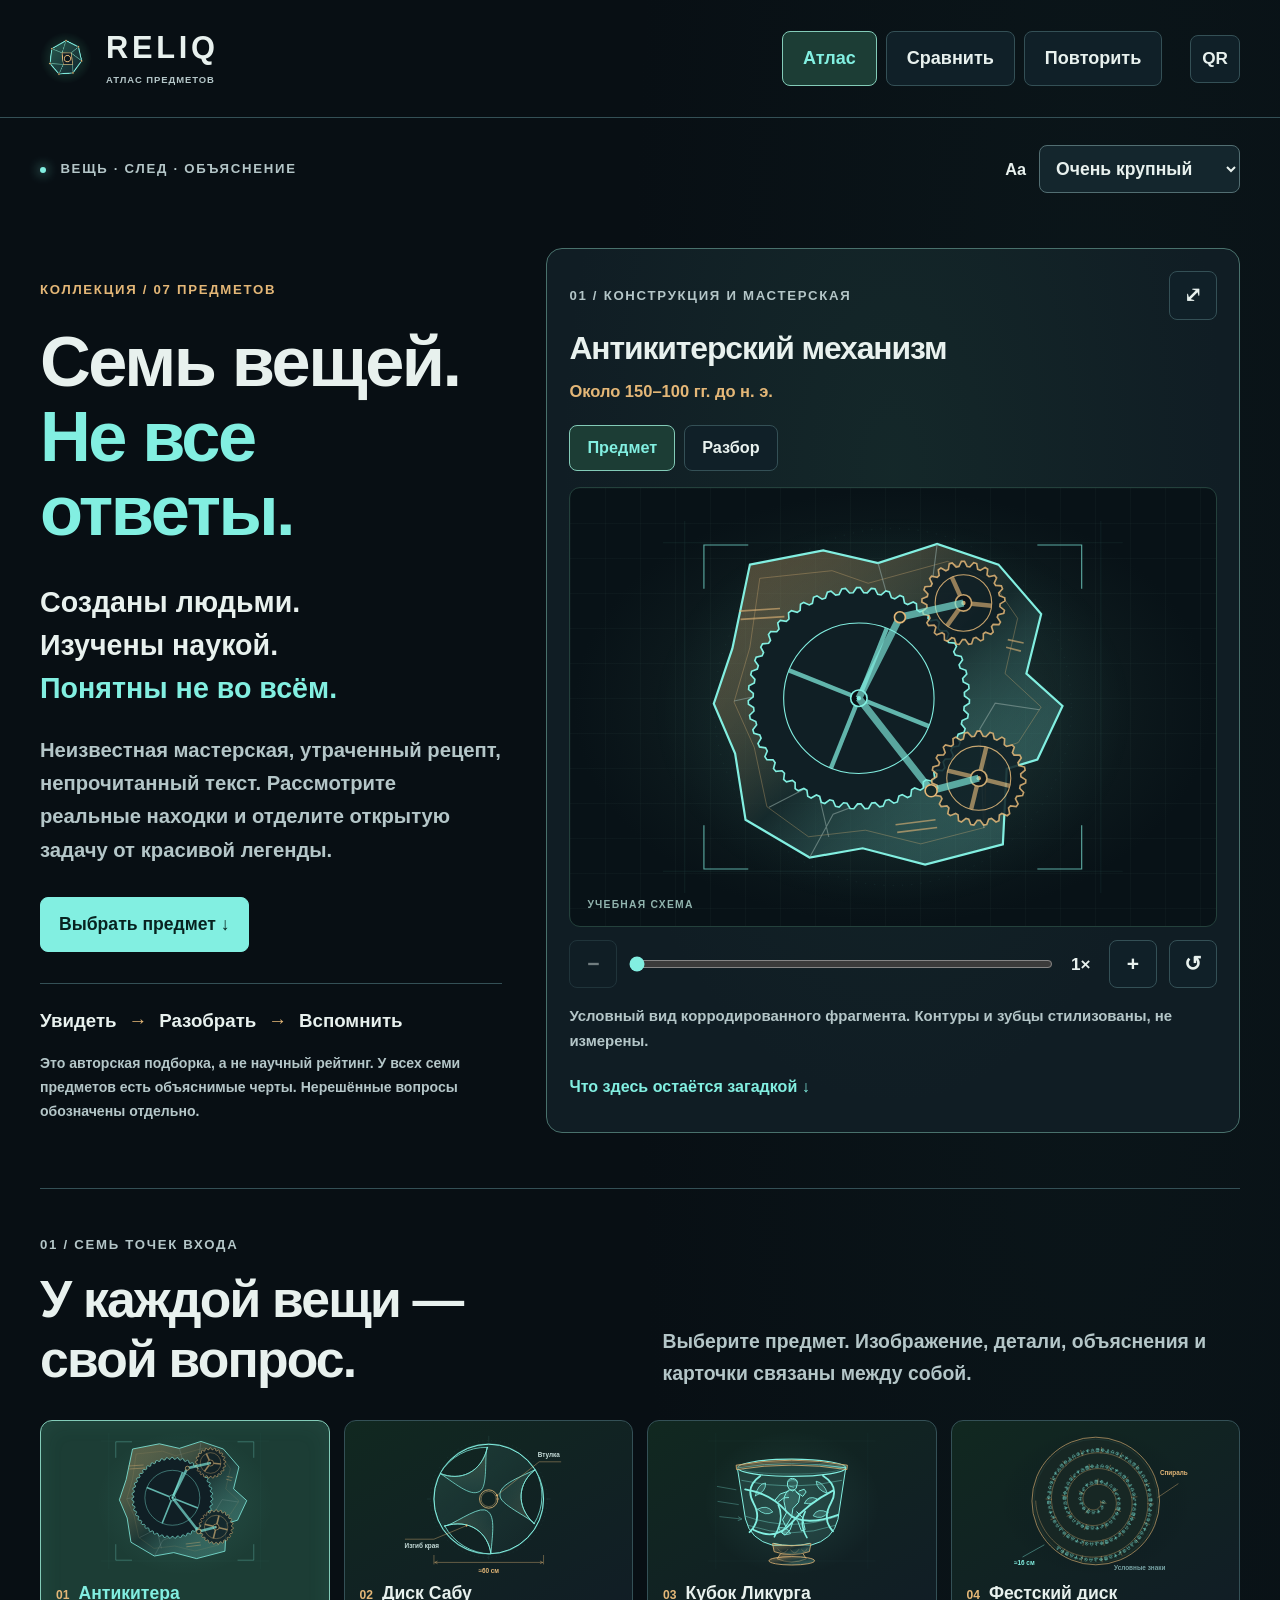
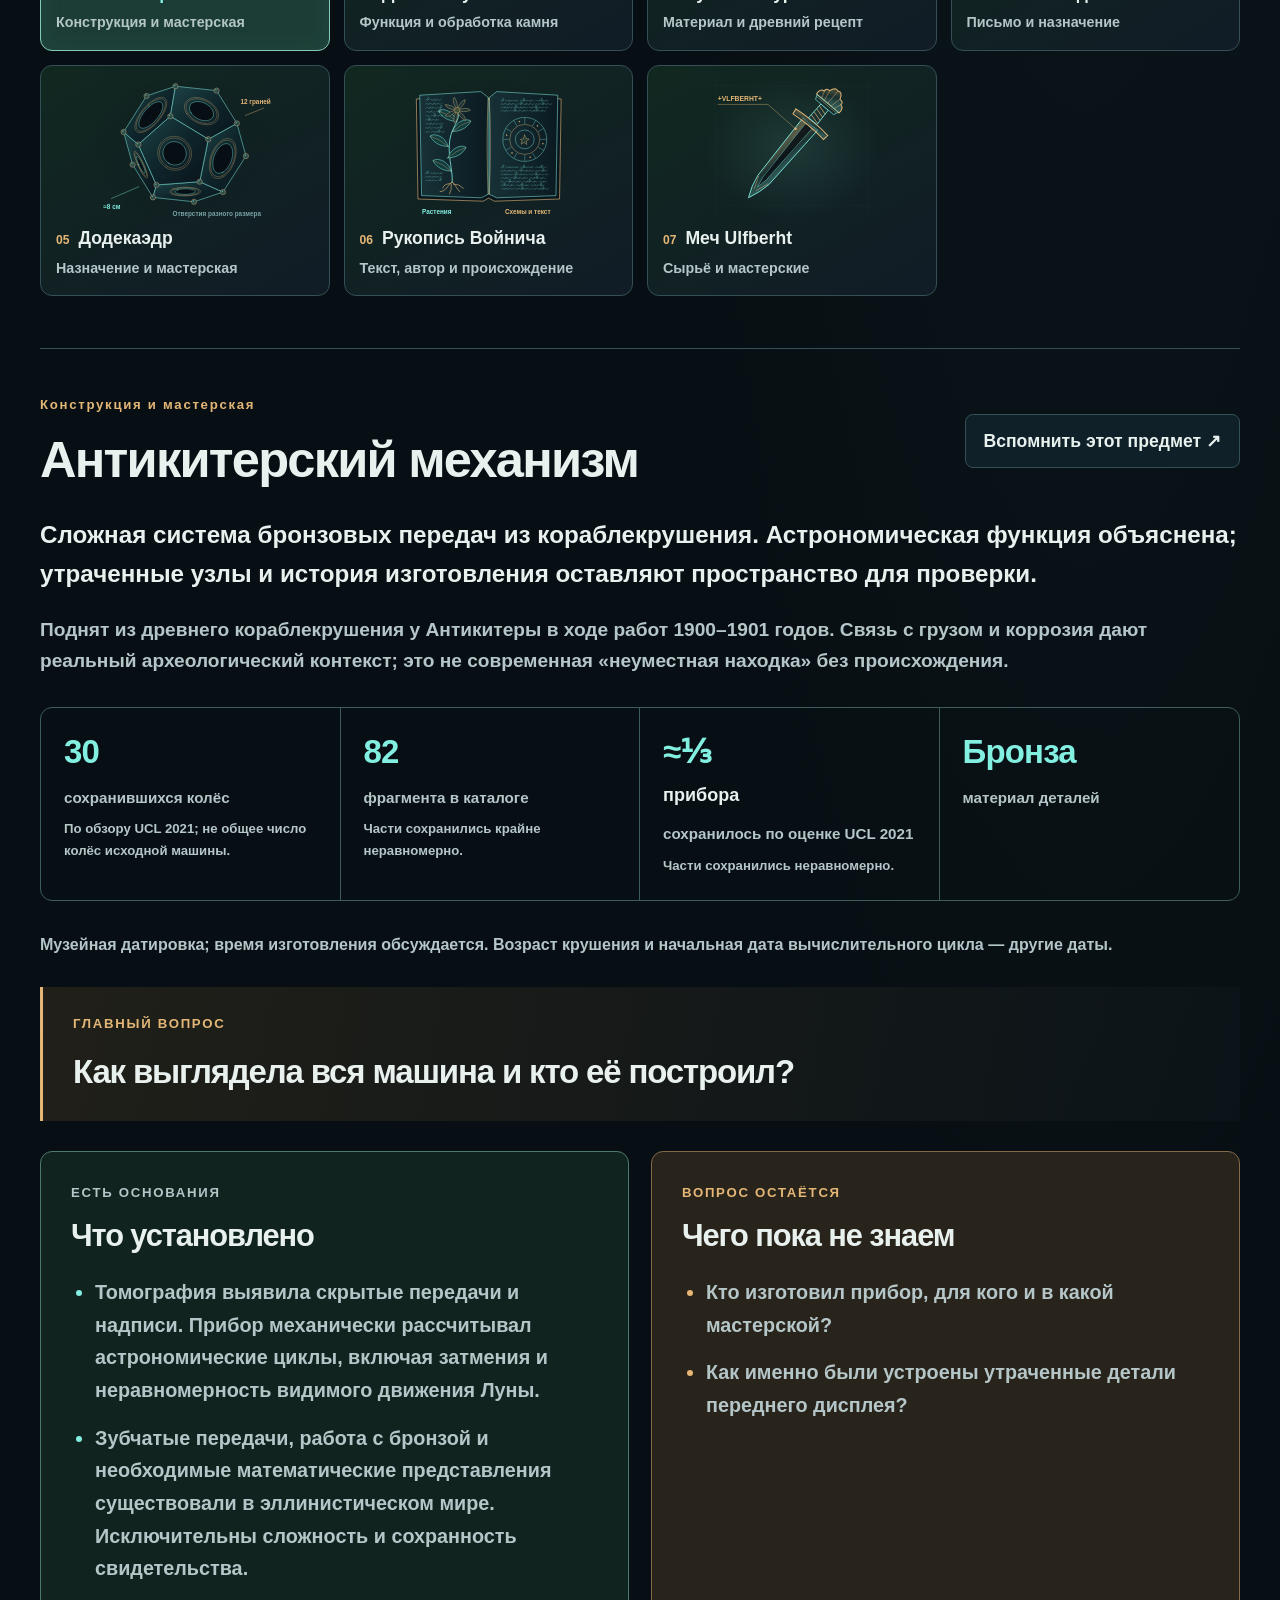
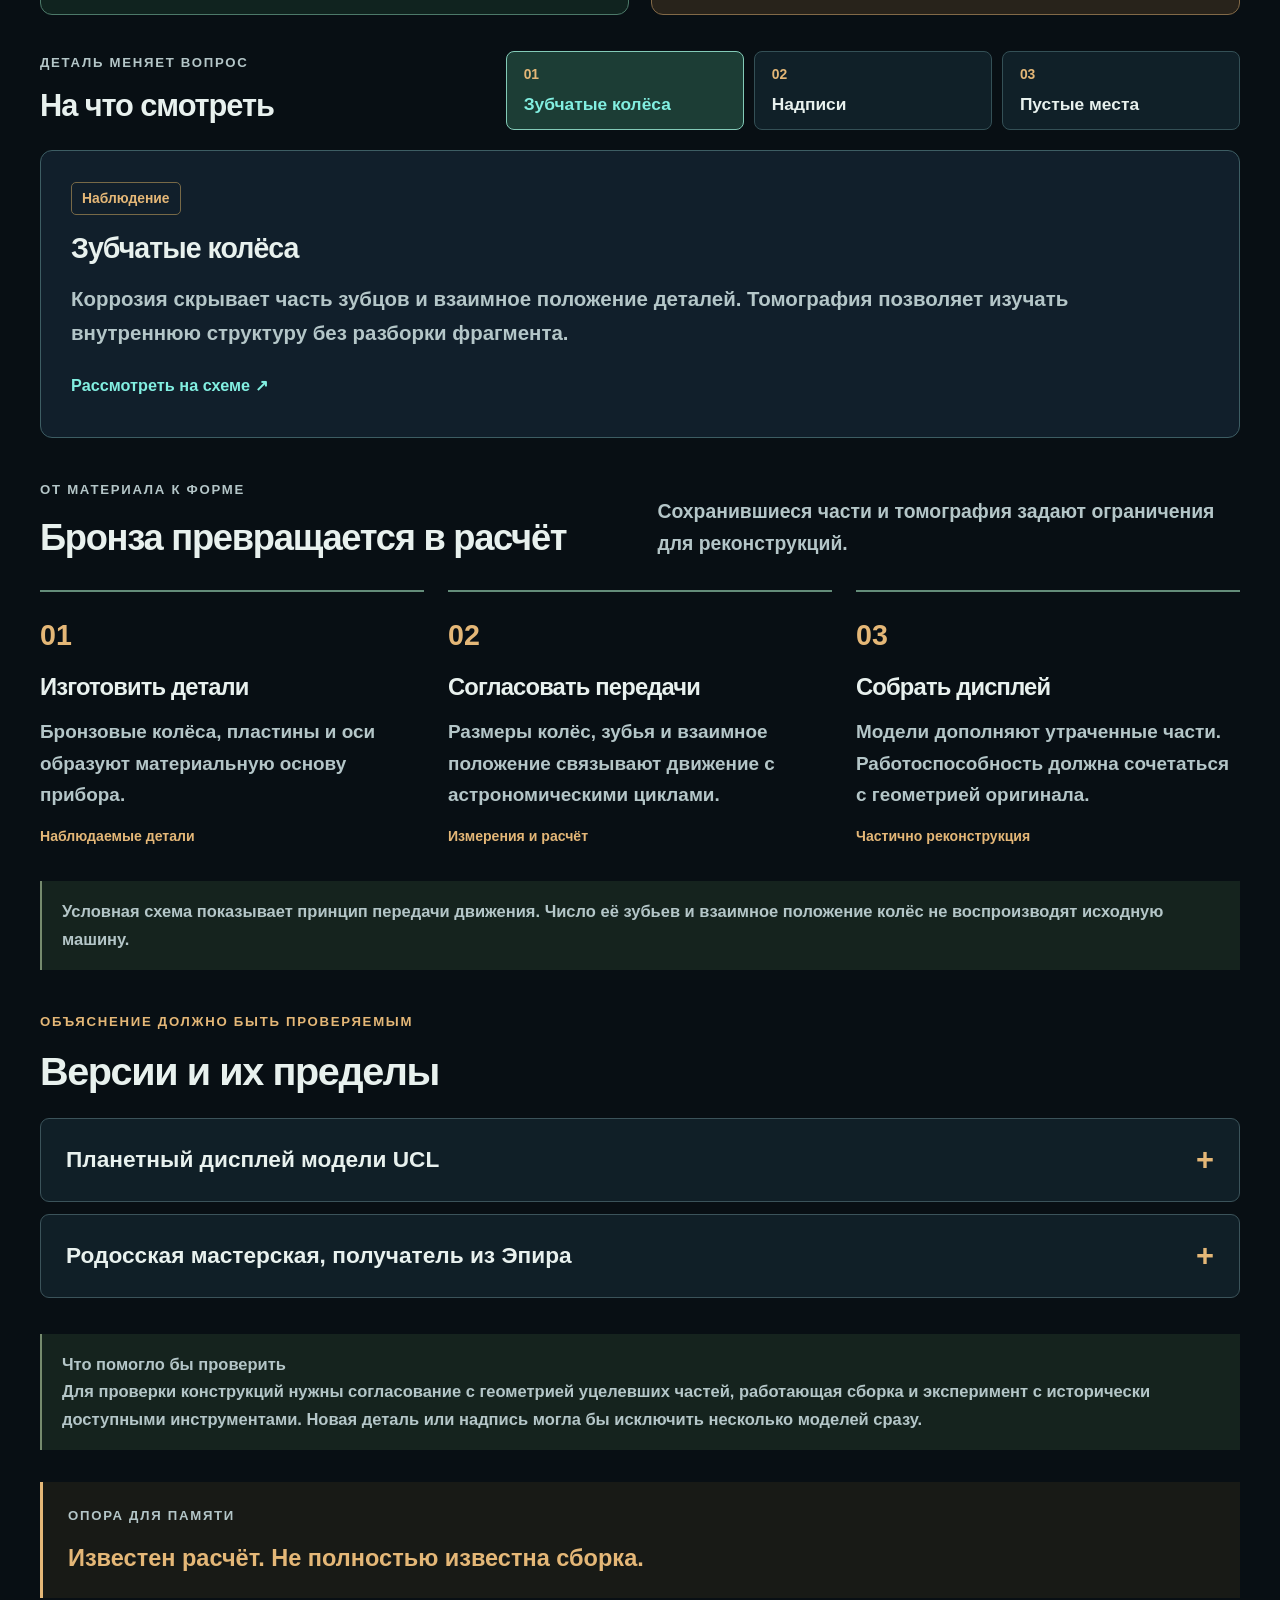
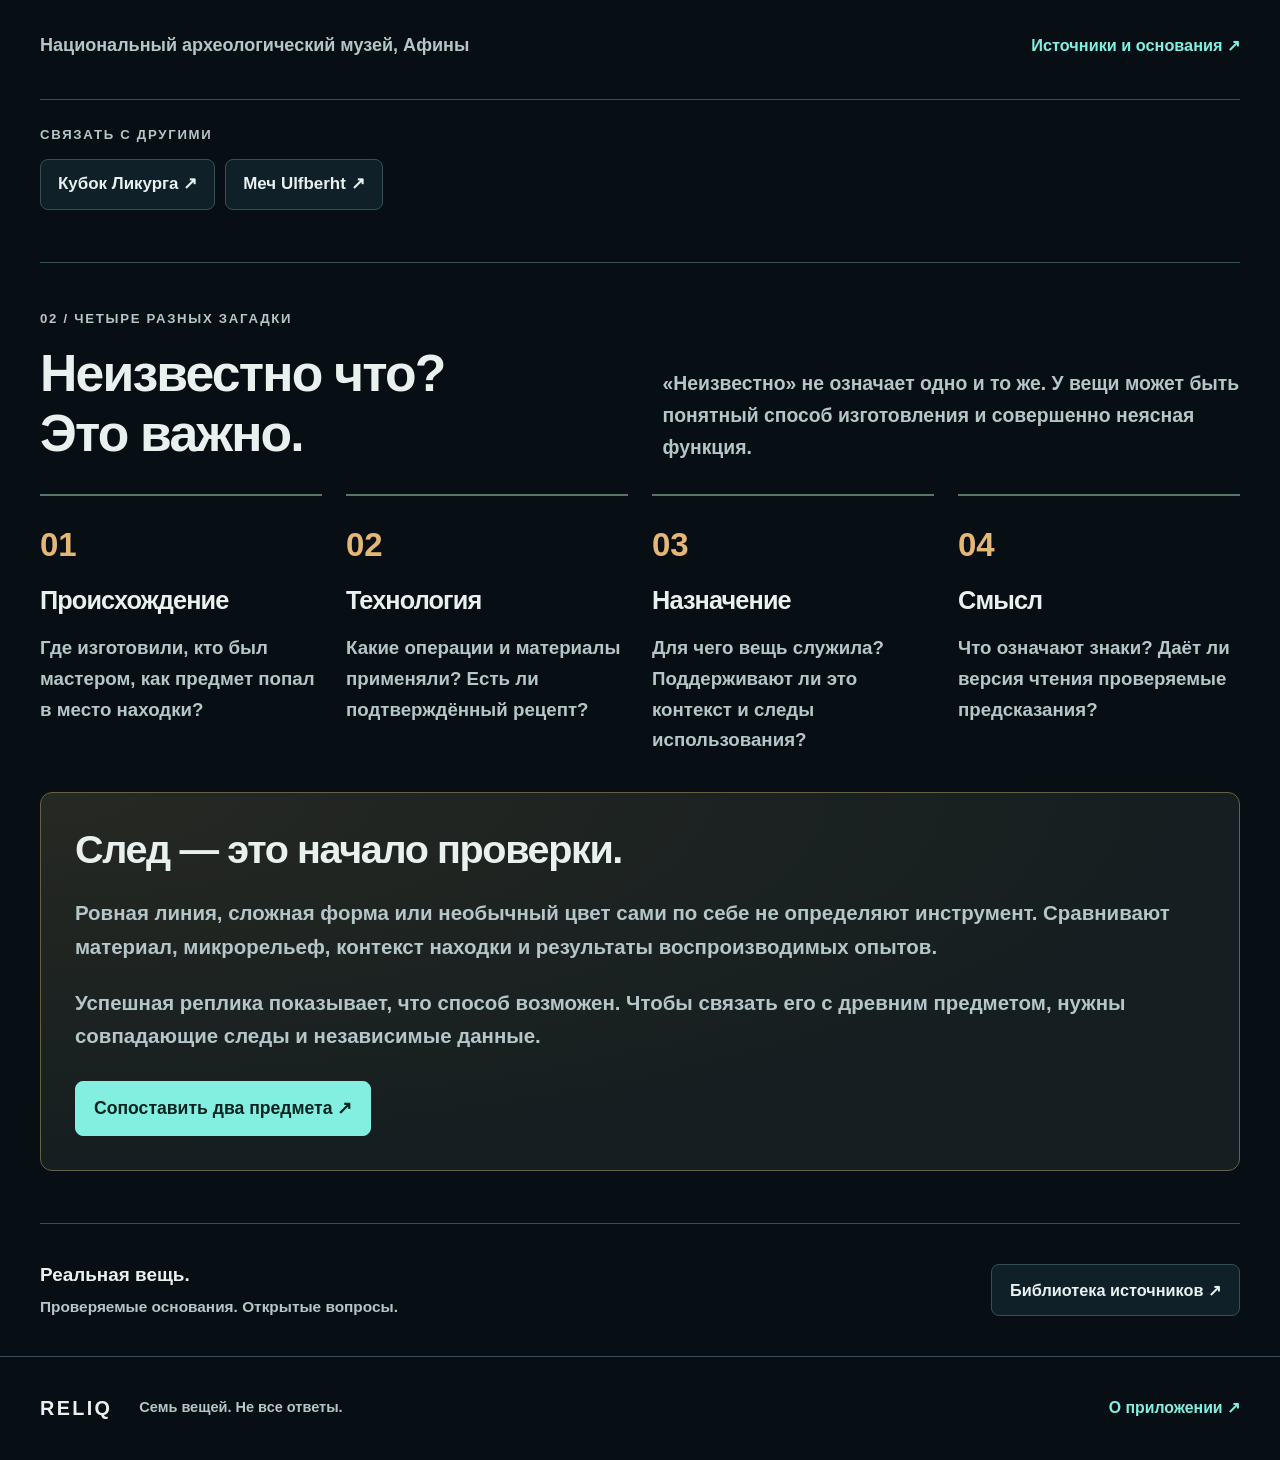
==== docs/RELIQ.html @ 0fbc4cfc "Build RELIQ atlas with artifact diagrams and contextual recall" ====
<!doctype html>
<html lang="ru" data-text-size="large">
<head><meta charset="utf-8"><meta name="viewport" content="width=device-width,initial-scale=1,viewport-fit=cover"><meta name="theme-color" content="#080f14"><meta name="atlas-app" content="reliq"><meta name="atlas-version" content="r-dbfb408ecc712c3d41a0"><meta name="atlas-built" content="2026-10-11T17:22:34+00:00"><meta name="description" content="Семь подлинных исторических предметов: что известно о технологии, что остаётся загадкой и как это проверяют. Неоновые схемы и тренировка памяти."><meta name="application-name" content="RELIQ"><meta name="apple-mobile-web-app-title" content="RELIQ"><meta name="apple-mobile-web-app-capable" content="yes"><title>RELIQ — Семь вещей. Не все ответы.</title><link rel="icon" href="[data-uri]" type="image/png"><link rel="apple-touch-icon" href="[data-uri]"><script>try{const s=localStorage.getItem('reliq-text-size');if(['normal','large','xlarge'].includes(s))document.documentElement.dataset.textSize=s;}catch{}</script><style>:root{color-scheme:dark;--bg:#080f14;--panel:#102027;--text:#e8f1ee;--muted:#b4c6c8;--cyan:#82efe1;--copper:#e4b777;--line:#345056;font-size:20px;scroll-behavior:smooth;scroll-padding-top:25px}html[data-text-size=large]{font-size:22px}html[data-text-size=xlarge]{font-size:24px}*{box-sizing:border-box}body{margin:0;background:radial-gradient(ellipse at 85% 10%,#132b2c40,transparent 30%),var(--bg);color:var(--text);font-family:-apple-system,BlinkMacSystemFont,"Segoe UI",sans-serif;line-height:1.65;font-weight:600;-webkit-text-size-adjust:100%;overflow-wrap:normal;word-break:normal;hyphens:none}button,input,select{font:inherit}button,a,input,select,summary{-webkit-tap-highlight-color:transparent}button{color:var(--text);background:#102028;border:1px solid var(--line);border-radius:8px;cursor:pointer;line-height:1.45;font-weight:750;min-height:46px;padding:12px 17px}button:hover{border-color:#83bbad;background:#1b3936}button:disabled{opacity:.45;cursor:default}button.active{background:#1c3d35;border-color:#83cbb8;color:var(--cyan)}a{color:var(--cyan)}button:focus-visible,a:focus-visible,input:focus-visible,select:focus-visible,summary:focus-visible,[tabindex]:focus-visible{outline:3px solid #e4b777;outline-offset:5px}button[hidden],[hidden]{display:none!important}h1,h2,h3,h4,p{margin:0}h1,h2,h3,h4{line-height:1.16;letter-spacing:-.035em;font-weight:790}h1{font-size:3.35rem}h2{font-size:2.35rem}h3{font-size:1.4rem}h4{font-size:1.15rem}p+p{margin-top:1rem}em{font-style:normal;color:var(--cyan)}main,.site-header,footer{max-width:1510px;margin:auto;padding-left:40px;padding-right:40px}section{min-width:0}.site-header{display:flex;align-items:center;gap:28px;min-height:118px;border-bottom:1px solid var(--line)}.brand{display:flex;gap:14px;align-items:center;text-decoration:none;color:var(--text);flex:none;font-size:1.4rem;letter-spacing:.12em;font-weight:850;line-height:1.1}.brand img{border-radius:13px}.brand small{display:block;font-size:.43rem;letter-spacing:.1em;color:var(--muted);margin-top:10px}.main-nav{display:flex;gap:9px;margin-left:auto}.main-nav button{font-size:.82rem;padding:13px 20px;white-space:nowrap}.icon-button{padding:8px 11px;min-width:48px;min-height:48px;flex:none;font-size:.96rem}#qr-button{font-size:.78rem}.utility-bar{display:flex;align-items:center;justify-content:space-between;gap:25px;padding:27px 0}.eyebrow{display:block;font-size:.6rem;font-weight:780;letter-spacing:.13em;line-height:1.75;color:var(--muted)}.eyebrow i{display:inline-block;width:6px;height:6px;background:var(--cyan);border-radius:50%;box-shadow:0 0 12px #81efdf;margin-right:9px;vertical-align:middle}.copper{color:var(--copper)}.reading-controls{display:flex;align-items:center;gap:13px;font-size:.74rem}.reading-controls>span{white-space:nowrap}select{background:#14262d;color:var(--text);border:1px solid #526e72;border-radius:8px;min-height:48px;font-size:.8rem;font-weight:750;padding:8px 30px 8px 12px;max-width:100%}.primary-button,.secondary-button,.text-link,.source-link{display:inline-flex;align-items:center;justify-content:center;min-height:48px;font-size:.8rem;padding:13px 18px;line-height:1.5;font-weight:750;border:1px solid var(--line);border-radius:8px;text-decoration:none}.primary-button{background:var(--cyan);color:#082320;border-color:var(--cyan)}.primary-button:hover{background:#adffeb;color:#06201c}.secondary-button{background:#102028;color:var(--text)}.text-link,.source-link{border:none;background:none;color:var(--cyan);padding:8px 0;text-align:left;justify-content:flex-start}.source-link{font-size:.74rem}.caption{font-size:.73rem;color:var(--muted);line-height:1.7}.skip-link{position:fixed;z-index:100;top:10px;left:10px;padding:12px;background:var(--cyan);color:var(--bg);transform:translateY(-200%)}.skip-link:focus{transform:none}.hero{display:grid;grid-template-columns:.8fr 1.2fr;gap:44px;padding:28px 0 55px;align-items:start}.hero>*{min-width:0}.hero-copy{padding-top:30px}.hero h1{font-size:3.2rem;line-height:1.06;margin:24px 0 32px}.hero-lead{font-size:1.3rem;line-height:1.5}.hero-lead span{color:var(--cyan)}.hero-copy>p:not(.hero-lead):not(.caption){font-size:.92rem;color:var(--muted);margin-top:24px}.hero-copy>.primary-button{margin-top:30px}.hero-route{display:flex;gap:12px;flex-wrap:wrap;border-top:1px solid var(--line);padding-top:22px;margin-top:31px;font-size:.85rem}.hero-route b{color:var(--copper)}.hero-copy .caption{font-size:.64rem;margin-top:16px}.object-viewer{min-width:0;border:1px solid #49716c;border-radius:16px;background:radial-gradient(ellipse at 50% 25%,#24513e35,transparent 68%),#101d24;padding:22px}.viewer-heading{display:flex;justify-content:space-between;align-items:center;gap:20px}.object-viewer h2{font-size:1.45rem;line-height:1.25;margin:9px 0}.viewer-date{font-size:.75rem;color:var(--copper)}.viewer-tabs{display:flex;gap:9px;margin:20px 0 16px}.viewer-tabs button{font-size:.74rem;padding:10px 17px}.diagram-viewport{position:relative;overflow:hidden;height:440px;width:100%;border:1px solid #24413c;border-radius:11px;background:radial-gradient(ellipse at center,#2038306e,#081217 70%);isolation:isolate}.diagram-viewport:before{content:'';position:absolute;inset:0;background-image:linear-gradient(#81c7ad09 1px,transparent 1px),linear-gradient(90deg,#81c7ad09 1px,transparent 1px);background-size:35px 35px;pointer-events:none}.diagram-art{position:absolute;inset:0;transform-origin:center;pointer-events:none;will-change:transform}.diagram-art svg{width:100%;height:100%;display:block}.diagram-viewport.zoomed{touch-action:none;cursor:grab}.diagram-viewport.dragging{cursor:grabbing}.schema-tag{position:absolute;bottom:13px;left:17px;font-size:.47rem;font-weight:750;letter-spacing:.12em;color:#91b4ae;pointer-events:none}.zoom-toolbar{display:flex;align-items:center;gap:12px;margin-top:13px}.zoom-toolbar input{min-width:0;flex:1;height:44px;accent-color:var(--cyan);margin:0}.zoom-toolbar output{min-width:3.4ch;font-size:.78rem;text-align:center;white-space:nowrap}.viewer-note{font-size:.68rem;color:var(--muted);margin-top:16px}.object-viewer>.text-link{font-size:.73rem;margin-top:8px}.content-section{padding:44px 0 52px;border-top:1px solid var(--line)}.section-heading{display:grid;grid-template-columns:1fr 1fr;gap:45px;align-items:end;margin-bottom:30px}.section-heading h2,.section-heading h3{margin-top:14px}.section-heading>p{font-size:.88rem;color:var(--muted)}.object-list{display:grid;grid-template-columns:repeat(4,minmax(0,1fr));gap:14px}.object-card{display:flex;flex-direction:column;text-align:left;min-width:0;padding:0 15px 17px;border-radius:12px;background:linear-gradient(150deg,#112820,#111c26)}.object-card .thumb{display:block;width:100%;height:160px;pointer-events:none}.object-card svg{display:block;width:100%;height:100%;pointer-events:none}.object-card .object-label{display:flex;gap:9px;align-items:baseline;font-size:.8rem;line-height:1.4}.object-card .object-label>span{font-size:.55rem;color:var(--copper);flex:none}.object-card .object-small{font-size:.65rem;color:var(--muted);margin-top:7px;font-weight:600}.object-card.active{box-shadow:inset 0 0 25px #58bdad16}.object-heading{display:flex;gap:30px;align-items:center;justify-content:space-between}.object-heading>div{min-width:0}.object-heading h2{font-size:2.3rem;margin-top:14px}.object-heading>button{flex:none;max-width:100%}.object-lead{font-size:1.1rem;line-height:1.6;max-width:1200px;margin-top:27px}.spec-grid{display:grid;grid-template-columns:repeat(4,minmax(0,1fr));gap:0;border:1px solid #3c5e5b;border-radius:12px;margin:30px 0;overflow:hidden}.spec{padding:23px;border-right:1px solid #3c5e5b;min-width:0}.spec:last-child{border:0}.spec strong{display:block;font-size:1.5rem;color:var(--cyan);line-height:1.3;letter-spacing:-.025em}.spec .spec-unit{font-size:.82rem;font-weight:700;display:block;margin-top:7px;color:var(--text)}.spec .spec-label{font-size:.69rem;color:var(--muted);display:block;margin-top:12px;line-height:1.55}.question-band{padding:25px 30px;border-left:3px solid var(--copper);background:linear-gradient(100deg,#40351f70,#17242a30);margin:30px 0}.question-band h3{font-size:1.5rem;line-height:1.45;margin-top:13px;max-width:1100px}.evidence-columns{display:grid;grid-template-columns:1fr 1fr;gap:22px}.evidence-card{padding:29px 30px;border:1px solid #4c7969;border-radius:12px;background:#10231f;min-width:0}.evidence-card.unknown{border-color:#826947;background:#28231b}.evidence-card h3{margin:14px 0 22px;font-size:1.4rem}.evidence-card ul{padding-left:24px;margin:0;font-size:.9rem;color:var(--muted)}.evidence-card li+li{margin-top:15px}.evidence-card li::marker{color:var(--cyan)}.evidence-card.unknown li::marker{color:var(--copper)}.clue-section{margin-top:36px;display:grid;grid-template-columns:.6fr 1fr;gap:20px 25px}.clue-section>div:first-child h3{margin-top:14px}.clue-buttons{display:flex;gap:10px;flex-wrap:wrap;align-items:start}.clue-buttons button{font-size:.79rem;flex:1;min-width:150px;text-align:left}.clue-buttons button span{display:block;color:var(--copper);font-size:.63rem;margin-bottom:8px}.clue-panel{grid-column:1/-1;padding:27px 30px;border:1px solid #3d5d63;border-radius:12px;background:#111f2b}.evidence-label{display:inline-block;color:var(--copper);border:1px solid #776947;border-radius:5px;padding:4px 10px;font-size:.63rem}.clue-panel h4{margin:17px 0;font-size:1.3rem}.clue-panel p{font-size:.93rem;max-width:1100px;color:var(--muted)}.clue-panel .text-link{font-size:.74rem;margin-top:12px}.manufacture{margin:40px 0}.manufacture .section-heading{gap:35px}.manufacture h3{font-size:1.65rem;line-height:1.25}.process-list{list-style:none;padding:0;margin:0;display:grid;grid-template-columns:repeat(3,minmax(0,1fr));gap:24px;counter-reset:step}.process-list li{min-width:0;border-top:2px solid #648d7a;padding:20px 0 5px;counter-increment:step}.process-list li:before{content:'0'counter(step);display:block;font-size:1.3rem;color:var(--copper);margin-bottom:12px}.process-list h4{font-size:1.08rem;line-height:1.35;margin-bottom:13px}.process-list p{font-size:.86rem;color:var(--muted)}.process-list .step-status{display:inline-block;font-size:.64rem;color:var(--copper);margin-top:15px}.process-note{font-size:.75rem;color:var(--muted);padding:17px 20px;border-left:2px solid #768b6e;background:#15231e;margin-top:24px}.hypotheses>h3{font-size:1.8rem;margin:16px 0 23px}.hypothesis-list{display:grid;gap:12px}.hypothesis-list details{border:1px solid #3b535a;border-radius:9px;background:#101f27;padding:0 25px}.hypothesis-list summary{display:flex;align-items:center;justify-content:space-between;gap:20px;cursor:pointer;list-style:none;min-height:75px;padding:18px 0;font-size:1.03rem;line-height:1.5}.hypothesis-list summary::-webkit-details-marker{display:none}.hypothesis-list summary::after{content:'+';font-size:1.4rem;color:var(--copper);flex:none}.hypothesis-list details[open] summary::after{content:'−'}.hypothesis-body{padding:0 0 24px}.hypothesis-body p{font-size:.87rem;color:var(--muted)}.hypothesis-body strong{color:var(--text)}.hypothesis-body .test-idea{border-left:2px solid var(--cyan);padding:14px 18px;background:#14332c;margin-top:18px}.memory-anchor{padding:22px 25px;background:#39301d55;border-left:3px solid var(--copper);margin:32px 0 23px}.memory-anchor p{color:var(--copper);font-size:1.07rem;line-height:1.55;margin-top:13px;font-weight:750}.object-bottom{display:flex;align-items:center;justify-content:space-between;gap:28px;flex-wrap:wrap}.object-bottom p{font-size:.82rem;color:var(--muted);max-width:1000px}.related-row{border-top:1px solid var(--line);margin-top:30px;padding-top:23px}.related-row>div{display:flex;gap:10px;flex-wrap:wrap;margin-top:13px}.related-row button{font-size:.77rem;text-align:left}.method-grid{display:grid;grid-template-columns:repeat(4,minmax(0,1fr));gap:24px}.method-grid article{border-top:2px solid #597568;padding-top:22px;min-width:0}.method-mark{color:var(--copper);font-size:1.5rem}.method-grid h3{font-size:1.15rem;margin:13px 0 18px}.method-grid p{font-size:.85rem;color:var(--muted)}.reasoning-note{border:1px solid #695f44;background:radial-gradient(ellipse at 0 0,#69502e35,transparent 70%),#151e20;padding:34px;border-radius:12px;margin-top:36px}.reasoning-note h3{font-size:1.8rem;margin-bottom:23px}.reasoning-note p{color:var(--muted);font-size:.93rem;max-width:1180px}.reasoning-note .primary-button{margin-top:28px}.mode-intro{max-width:1100px;padding:26px 0 33px}.mode-intro h1{margin:22px 0 25px;font-size:2.85rem}.mode-intro>p{font-size:.96rem;color:var(--muted);max-width:1050px}.compare-selects,.study-filters{display:grid;grid-template-columns:1fr 1fr;gap:25px}.compare-selects label,.study-filters label{display:flex;flex-direction:column;gap:9px;font-size:.83rem;min-width:0}.compare-selects select,.study-filters select{width:100%}.compare-grid{display:grid;grid-template-columns:1fr 1fr;gap:24px;margin-top:27px}.compare-card{min-width:0;border:1px solid #42665f;border-radius:14px;padding:28px;background:#11231f}.compare-card:nth-child(2){background:#21231e;border-color:#72674c}.compare-art{height:250px}.compare-art svg{width:100%;height:100%}.compare-card h2{font-size:1.6rem;line-height:1.3;margin:12px 0 25px}.compare-card .compare-fact{border-top:1px solid #4a6358;padding-top:18px;margin-top:18px}.compare-fact>span{font-size:.64rem;color:var(--copper);letter-spacing:.07em}.compare-fact p{font-size:.89rem;margin-top:10px;color:var(--muted)}.compare-card>button{margin-top:20px;font-size:.8rem}.compare-reflection{margin:32px 0 45px;border:1px solid #5d7965;border-radius:13px;padding:32px;background:#132a22}.compare-reflection h2{font-size:1.7rem;margin:18px 0 24px;line-height:1.3}.compare-reflection>p{font-size:.95rem;color:var(--muted)}.compare-reflection>.primary-button{margin:25px 0}.compare-reflection #comparison-answer{font-size:.93rem;color:var(--cyan);border-left:3px solid var(--copper);padding:5px 0 5px 23px;margin-bottom:20px}.learn-overview,.review-session,.review-complete{max-width:1100px;margin:auto;padding:32px 0 70px;min-height:65vh}.learn-overview h1{font-size:2.85rem;margin:23px 0 28px}.learn-overview>p{font-size:.98rem;color:var(--muted)}.learn-stats{display:grid;grid-template-columns:repeat(3,minmax(0,1fr));gap:25px;padding:26px;border:1px solid var(--line);border-radius:12px;margin:30px 0}.learn-stats strong{font-size:2.25rem;color:var(--cyan);line-height:1.4;display:block}.learn-stats span{font-size:.74rem;color:var(--muted)}.study-filters{border-top:1px solid var(--line);padding-top:26px}#review-ready-note{font-size:.84rem;margin:24px 0;color:var(--muted)}.review-actions{display:flex;gap:25px;flex-wrap:wrap;align-items:center;margin:22px 0}.learn-overview>.caption{font-size:.76rem;line-height:1.8;margin-top:26px}.session-top{display:flex;align-items:center;justify-content:space-between;gap:20px;margin-bottom:22px}.session-top .text-link,.session-top>span{font-size:.76rem}.session-top>span{white-space:nowrap}.flashcard{padding:33px 36px;border:1px solid #548a79;border-radius:13px;background:linear-gradient(140deg,#14322a,#101d27);min-height:320px}.card-kickers{display:flex;gap:20px;justify-content:space-between;flex-wrap:wrap}.flashcard h2{font-size:1.6rem;line-height:1.4;max-width:900px;margin:28px 0}.flashcard h3{font-size:1.22rem;line-height:1.45;color:var(--cyan);margin:25px 0 19px}#card-detail{font-size:.92rem;color:var(--muted)}.card-context{display:flex;flex-wrap:wrap;gap:10px;margin:14px 0}.card-context button{font-size:.78rem;text-align:left;color:var(--cyan)}.flashcard .memory-anchor{margin:25px 0}.rating-buttons{display:grid;grid-template-columns:1fr 1fr;gap:17px;margin-top:23px}.rating-buttons button{display:flex;flex-direction:column;gap:8px;align-items:flex-start;padding:20px 24px;text-align:left}.rating-buttons button:last-child{background:#17372d;border-color:#70a185}.rating-buttons strong{font-size:.94rem}.rating-buttons span{font-size:.73rem;color:var(--muted)}.review-complete h2{margin:24px 0}.review-complete p{font-size:1rem;color:var(--muted);margin-bottom:28px}.return-to-study{display:flex;align-items:center;gap:24px;border:1px solid #937d56;border-radius:10px;padding:20px 24px;background:#332b1d;margin-bottom:24px}.return-to-study p{font-size:.86rem;flex:1}.return-to-study button{font-size:.77rem}.save-notice{padding:19px;background:#503c2055;color:var(--copper);border-left:3px solid var(--copper);font-size:.88rem;margin-bottom:25px}.source-strip{display:flex;align-items:center;justify-content:space-between;gap:30px;padding:35px 0;border-top:1px solid var(--line)}.source-strip p{font-size:.86rem}.source-strip p span{font-size:.7rem;color:var(--muted)}.source-strip>button{flex:none;font-size:.74rem}footer{display:flex;gap:27px;align-items:center;flex-wrap:wrap;border-top:1px solid var(--line);padding-top:27px;padding-bottom:max(28px,env(safe-area-inset-bottom));font-size:.66rem;color:var(--muted)}.footer-brand{font-size:.9rem;font-weight:850;letter-spacing:.12em;text-decoration:none;color:var(--text)}footer .text-link{margin-left:auto;font-size:.72rem}dialog{background:#101e26;color:var(--text);border:1px solid #72998b;border-radius:16px;width:min(850px,calc(100vw - 32px));max-height:calc(100dvh - 32px);padding:30px;overflow:auto}dialog::backdrop{background:#020808d9;backdrop-filter:blur(7px)}.dialog-top{display:flex;align-items:center;justify-content:space-between;gap:20px;margin-bottom:22px}dialog h2{font-size:1.9rem;margin-bottom:25px}dialog p{font-size:.9rem;color:var(--muted);line-height:1.65}dialog .caption{font-size:.73rem;margin-top:25px}.source-item{padding:25px 0;border-top:1px solid var(--line)}.source-item h3{font-size:1.07rem;line-height:1.5;margin:13px 0}.source-item p{font-size:.83rem}.source-item a,.qr-url{overflow-wrap:anywhere}.source-item .caption{margin-top:15px;font-size:.72rem}.qr-art{max-width:330px;width:100%;margin:25px auto;background:white;border-radius:9px;padding:12px}.qr-art svg{width:100%;height:auto;display:block}.qr-url{display:block;font-size:.82rem;margin:20px 0}.toast{position:fixed;z-index:100;bottom:max(24px,env(safe-area-inset-bottom));left:50%;transform:translate(-50%,150px);opacity:0;max-width:calc(100vw - 32px);width:max-content;pointer-events:none;border:1px solid #87bda5;border-radius:10px;background:#12271f;color:var(--text);padding:16px 24px;font-size:.85rem;transition:transform .2s,opacity .2s}.toast.show{transform:translate(-50%,0);opacity:1}#viewer-dialog{width:min(1450px,calc(100vw - 24px));padding:12px;max-height:calc(100dvh - 24px)}#viewer-dialog .object-viewer{border:0;padding:10px}#viewer-dialog .diagram-viewport{height:max(230px,calc(100dvh - 365px))}#viewer-dialog .viewer-note{font-size:.64rem}#viewer-dialog #viewer-explore{display:none}
@media(min-width:1600px){.diagram-viewport{height:510px}}
@media(max-width:1190px){main,.site-header,footer{padding-left:29px;padding-right:29px}.hero{grid-template-columns:.8fr 1.2fr;gap:27px}.hero h1{font-size:2.8rem}.hero-lead{font-size:1.15rem}.hero-copy{padding-top:19px}.diagram-viewport{height:390px}.object-viewer h2{font-size:1.3rem}.object-list{gap:12px}.object-card .object-label{font-size:.73rem}.object-card .thumb{height:135px}.spec{padding:20px}.spec strong{font-size:1.25rem}.method-grid{grid-template-columns:1fr 1fr}.method-grid h3{font-size:1.25rem}.object-heading h2{font-size:2rem}.object-heading>button{font-size:.7rem}.hero-route{font-size:.75rem}.section-heading{gap:30px}.process-list{gap:20px}.process-list h4{font-size:1rem}}
@media(max-width:930px){.hero{grid-template-columns:1fr;gap:28px}.hero-copy{padding-top:7px}.hero h1{font-size:3.3rem;margin:20px 0 25px}.hero-lead br{display:none}.hero-lead{font-size:1.25rem}.hero-copy>.caption{max-width:820px}.hero-copy>p:not(.hero-lead){max-width:860px}.hero-copy>.primary-button{margin-top:23px}.hero-route{font-size:.9rem;gap:15px}.object-viewer h2{font-size:1.7rem}.diagram-viewport{height:520px}.object-list{grid-template-columns:repeat(3,minmax(0,1fr))}.object-card .thumb{height:155px}.object-card .object-label{font-size:.82rem}.section-heading{grid-template-columns:1fr;gap:20px}.section-heading>p{max-width:900px}.object-heading{align-items:flex-start;flex-direction:column;gap:20px}.object-heading h2{font-size:2.2rem}.spec-grid{grid-template-columns:1fr 1fr}.spec:nth-child(2){border-right:0}.spec:nth-child(-n+2){border-bottom:1px solid #3c5e5b}.spec strong{font-size:1.5rem}.evidence-card{padding:26px}.evidence-card h3{font-size:1.25rem}.evidence-card ul{font-size:.88rem}.clue-section{grid-template-columns:1fr}.clue-panel{padding:25px}.process-list{grid-template-columns:1fr;gap:20px}.process-list li{display:grid;grid-template-columns:55px 1fr;gap:0 20px}.process-list li:before{grid-row:1/4}.process-list h4{font-size:1.15rem}.process-list p,.process-list .step-status{grid-column:2}.compare-card{padding:24px}.compare-card h2{font-size:1.35rem}.compare-art{height:230px}.compare-fact p{font-size:.86rem}.mode-intro h1,.learn-overview h1{font-size:2.5rem}.main-nav button{padding:11px 14px;font-size:.75rem}.site-header{gap:20px}}
@media(max-width:620px){main,.site-header,footer{padding-left:18px;padding-right:18px}.site-header{flex-wrap:wrap;padding-top:18px;padding-bottom:18px;gap:18px;min-height:0}.brand{font-size:1.33rem;gap:12px}.brand small{font-size:.43rem}.brand img{width:46px;height:46px}#qr-button{margin-left:auto;order:2}.main-nav{order:3;display:grid;grid-template-columns:1fr 1fr 1.24fr;width:100%;gap:7px}.main-nav button{font-size:.75rem;padding:11px 7px;min-width:0}.utility-bar{flex-wrap:wrap;gap:13px;padding:23px 0}.utility-bar>.eyebrow{font-size:.53rem}.reading-controls{margin-left:auto;font-size:.72rem}.reading-controls select{font-size:.71rem;min-height:44px}.hero{padding:17px 0 37px;gap:28px}.hero-copy{padding-top:3px}.hero h1{font-size:2.45rem;line-height:1.11;margin:19px 0 26px}.hero-lead{font-size:1.15rem;line-height:1.6}.hero-lead br{display:block}.hero-copy>p:not(.hero-lead):not(.caption){font-size:.93rem;margin-top:24px}.hero-copy>.primary-button{font-size:.79rem}.hero-route{font-size:.79rem;gap:10px;margin-top:28px}.hero-copy .caption{font-size:.65rem}.object-viewer{padding:17px 14px;border-radius:12px}.object-viewer h2{font-size:1.34rem;line-height:1.3}.viewer-date{font-size:.75rem}.viewer-heading .eyebrow{font-size:.52rem}.diagram-viewport{height:365px}.viewer-tabs{margin:15px 0}.viewer-tabs button{font-size:.73rem;padding:9px 16px}.zoom-toolbar{gap:8px}.zoom-toolbar .icon-button{width:42px;min-width:42px;padding:6px;min-height:44px}.zoom-toolbar output{font-size:.75rem;min-width:3.4ch}.viewer-note{font-size:.68rem}.content-section{padding:32px 0 38px}.section-heading{gap:19px;margin-bottom:25px}.section-heading h2{font-size:1.85rem}.section-heading>.eyebrow,.eyebrow{font-size:.57rem}.section-heading>p{font-size:.91rem}.object-list{grid-template-columns:1fr 1fr;gap:11px}.object-card{padding:0 12px 15px}.object-card .thumb{height:138px}.object-card .object-label{font-size:.76rem;flex-direction:column;gap:6px}.object-card .object-label>span{font-size:.53rem}.object-card .object-small{font-size:.62rem;line-height:1.55}.object-heading h2{font-size:1.75rem;line-height:1.27}.object-heading>button{font-size:.77rem}.object-lead{font-size:1rem;margin-top:24px}.spec-grid{margin:25px 0}.spec{padding:19px 15px}.spec strong{font-size:1.2rem;line-height:1.4}.spec .spec-unit{font-size:.73rem}.spec .spec-label{font-size:.64rem;margin-top:9px}.question-band{padding:22px 20px;margin:26px 0}.question-band h3{font-size:1.22rem;line-height:1.5}.evidence-columns{grid-template-columns:1fr;gap:16px}.evidence-card{padding:24px 22px}.evidence-card h3{font-size:1.27rem;margin-bottom:20px}.evidence-card ul{font-size:.91rem;padding-left:20px}.clue-section{margin-top:28px;gap:18px}.clue-section h3{font-size:1.35rem}.clue-buttons{gap:9px}.clue-buttons button{min-width:110px;font-size:.74rem;padding:13px}.clue-panel{padding:23px 21px}.clue-panel h4{font-size:1.16rem;line-height:1.4}.clue-panel p{font-size:.91rem}.manufacture{margin:32px 0}.manufacture h3{font-size:1.4rem;line-height:1.35}.process-list li{grid-template-columns:37px 1fr;column-gap:12px}.process-list h4{font-size:1.06rem}.process-list p{font-size:.89rem}.process-list .step-status{font-size:.67rem}.process-note{font-size:.76rem;padding:17px}.hypotheses>h3{font-size:1.5rem;line-height:1.35}.hypothesis-list details{padding:0 20px}.hypothesis-list summary{font-size:.96rem;gap:12px}.hypothesis-body p{font-size:.88rem}.hypothesis-body .test-idea{padding:13px 15px}.memory-anchor{padding:20px;margin:27px 0}.memory-anchor p{font-size:1rem}.object-bottom{gap:13px}.object-bottom p{font-size:.84rem}.related-row button{font-size:.74rem;padding:11px 14px}.method-grid{grid-template-columns:1fr;gap:27px}.method-grid h3{font-size:1.32rem;margin:10px 0 15px}.method-grid p{font-size:.92rem}.method-mark{font-size:1.3rem}.reasoning-note{padding:26px 22px;margin-top:28px}.reasoning-note h3{font-size:1.45rem;line-height:1.35}.reasoning-note p{font-size:.92rem}.reasoning-note .primary-button{font-size:.77rem}.mode-intro{padding:16px 0 29px}.mode-intro h1,.learn-overview h1{font-size:2rem;line-height:1.22}.mode-intro>p{font-size:.93rem}.compare-selects,.study-filters{grid-template-columns:1fr;gap:18px}.compare-selects label,.study-filters label{font-size:.8rem}.compare-selects select,.study-filters select{font-size:.76rem}.compare-grid{grid-template-columns:1fr;gap:19px;margin-top:25px}.compare-card{padding:25px 22px}.compare-art{height:270px}.compare-card h2{font-size:1.46rem}.compare-fact p{font-size:.9rem}.compare-reflection{padding:26px 23px}.compare-reflection h2{font-size:1.38rem;line-height:1.4}.compare-reflection>p{font-size:.9rem}.compare-reflection #comparison-answer{font-size:.91rem;padding-left:18px}.learn-overview,.review-session,.review-complete{padding:20px 0 48px}.learn-overview>p{font-size:.94rem}.learn-stats{padding:20px 15px;gap:13px}.learn-stats strong{font-size:1.95rem}.learn-stats span{font-size:.65rem}.review-actions{gap:15px;align-items:flex-start;flex-direction:column}.review-actions .primary-button{font-size:.79rem}.learn-overview>.caption{font-size:.73rem}.session-top{align-items:flex-start;gap:12px}.session-top .text-link{font-size:.72rem;max-width:72%;padding-top:0}.session-top>span{font-size:.67rem;padding-top:3px}.flashcard{padding:26px 23px}.card-kickers{gap:11px}.card-kickers .eyebrow{font-size:.55rem}.flashcard h2{font-size:1.3rem;line-height:1.45;margin:24px 0}.flashcard h3{font-size:1.12rem}#card-detail{font-size:.9rem}.flashcard .memory-anchor{padding:18px}.flashcard .memory-anchor p{font-size:.96rem}.card-context button{font-size:.74rem;padding:11px 13px}.rating-buttons{gap:12px}.rating-buttons button{padding:18px 16px}.rating-buttons strong{font-size:.86rem}.rating-buttons span{font-size:.67rem}.return-to-study{padding:19px;flex-direction:column;align-items:flex-start;gap:13px}.return-to-study p{font-size:.84rem}.return-to-study button{font-size:.76rem}.source-strip{flex-direction:column;align-items:flex-start;gap:20px;padding:30px 0}.source-strip p{font-size:.84rem}.source-strip p span{font-size:.67rem}.source-strip>button{font-size:.76rem}footer{gap:20px}footer>.text-link{margin-left:0}dialog{padding:23px 20px;border-radius:12px}dialog h2{font-size:1.52rem;line-height:1.35}dialog p{font-size:.87rem}.source-item h3{font-size:.99rem;line-height:1.5}.source-item p{font-size:.83rem}.source-item .eyebrow{font-size:.52rem}.qr-art{max-width:290px}.toast{font-size:.75rem;padding:14px 18px}#viewer-dialog .diagram-viewport{height:max(220px,calc(100dvh - 380px))}#viewer-dialog .viewer-note{font-size:.61rem}}
@media(max-width:380px){.hero h1{font-size:2.08rem}.hero-lead{font-size:1.08rem}.hero-route{font-size:.69rem;gap:8px}.object-viewer h2{font-size:1.15rem}.diagram-viewport{height:300px}.zoom-toolbar{gap:6px}.zoom-toolbar .icon-button{width:36px;min-width:36px;font-size:.87rem}.zoom-toolbar output{font-size:.67rem}.object-card .thumb{height:115px}.object-card .object-label{font-size:.7rem}.object-card .object-small{font-size:.6rem}.object-card{padding-left:10px;padding-right:10px}.object-heading h2{font-size:1.42rem}.spec{padding:18px 12px}.spec strong{font-size:1.1rem}.spec .spec-unit{font-size:.67rem}.spec .spec-label{font-size:.6rem}.question-band{padding:20px 17px}.question-band h3{font-size:1.12rem}.clue-panel{padding:22px 18px}.clue-panel h4{font-size:1.05rem}.evidence-card{padding:23px 18px}.evidence-card ul{font-size:.87rem}.process-list li{grid-template-columns:30px 1fr;column-gap:10px}.process-list h4{font-size:.98rem}.process-list p{font-size:.85rem}.hypothesis-list details{padding:0 17px}.hypothesis-list summary{font-size:.88rem}.hypothesis-body .test-idea{padding:12px}.memory-anchor{padding:18px}.memory-anchor p{font-size:.92rem}.reasoning-note{padding:23px 18px}.mode-intro h1,.learn-overview h1{font-size:1.72rem}.compare-card{padding:23px 19px}.compare-card h2{font-size:1.22rem}.compare-art{height:225px}.compare-selects select,.study-filters select{font-size:.69rem}.compare-reflection{padding:23px 18px}.compare-reflection h2{font-size:1.2rem}.learn-stats span{font-size:.59rem}.main-nav button{font-size:.69rem}.flashcard{padding:23px 18px}.flashcard h2{font-size:1.18rem}.flashcard h3{font-size:1.02rem}.flashcard .memory-anchor{padding:16px 13px}.flashcard .memory-anchor p{font-size:.89rem}.card-context button{font-size:.69rem}.rating-buttons button{padding:16px 13px}.rating-buttons strong{font-size:.78rem}.rating-buttons span{font-size:.62rem}.source-strip>button{font-size:.72rem}}
@media(prefers-reduced-motion:reduce){:root{scroll-behavior:auto}.toast{transition:none}}
.light-controls{display:flex;gap:8px;flex-wrap:wrap;margin:0 0 14px}.light-controls button{font-size:.7rem;padding:9px 14px;min-height:44px}.light-controls [data-light-mode=back].active{background:#402421;border-color:#dba38a;color:#ffc0a7}.spec.wide{grid-column:span 2}.spec-note{display:block;font-size:.6rem;color:var(--muted);margin-top:9px}.object-caveat{font-size:.73rem;color:var(--muted);margin:17px 0}.context-note{margin-top:20px;font-size:.87rem;color:var(--muted)}
@media(max-width:380px){.light-controls button{font-size:.65rem;padding:8px 10px}.spec.wide strong{font-size:1.24rem}}
@media(max-width:620px){.main-nav{grid-template-columns:.85fr 1.15fr 1.25fr}}
@media(max-width:620px){.clue-buttons button{flex:1 1 130px;min-width:min-content;max-width:100%}}

.app-updates{margin:28px 0 4px;padding:24px 0 0;border-top:1px solid var(--border,var(--line,#385248));min-width:0}.app-updates h3{font-size:1.2rem;font-weight:750;line-height:1.5;margin:0 0 16px}.update-toggle{display:flex;align-items:center;gap:13px;min-height:48px;font-size:1rem;font-weight:700;cursor:pointer}.update-toggle input{width:25px;height:25px;flex:none;accent-color:var(--cyan,#67f2cd);margin:0}.app-updates .update-status{font-size:1rem;line-height:1.7;font-weight:650;margin:16px 0;color:var(--text,#e7eef2)}.app-updates .update-help{font-size:.85rem;line-height:1.7;color:var(--muted,#b0c6bd);margin:0 0 18px}.update-actions{display:flex;gap:12px;flex-wrap:wrap}.update-actions button{font-size:.9rem;min-height:48px;padding:12px 16px;white-space:normal}.update-version{display:block;font-size:.75rem;color:var(--muted,#b0c6bd);margin-top:16px}.update-banner{position:fixed;left:max(15px,env(safe-area-inset-left));right:max(15px,env(safe-area-inset-right));bottom:max(15px,env(safe-area-inset-bottom));margin:0 auto;max-width:860px;padding:20px 23px;z-index:110;background:#102922;border:1px solid #67aa95;box-shadow:0 10px 60px #0009;display:flex;gap:22px;align-items:center;color:#e9fff3}.update-banner p{font-size:.85rem;font-weight:650;line-height:1.6;margin:0;flex:1;min-width:0}.update-banner>div{display:flex;gap:10px;flex-wrap:wrap;flex-shrink:0}.update-banner button{font-size:.85rem;line-height:1.5;font-weight:700;padding:10px 13px;border:1px solid #77bea6;min-height:46px;color:#d2ffeb}.update-banner button:disabled{opacity:.5;cursor:default}.update-banner[hidden]{display:none!important}@media(max-width:700px){.update-banner{flex-direction:column;align-items:stretch;gap:15px;padding:17px 19px}.update-banner>div{justify-content:flex-end}.update-banner p{font-size:.875rem}.update-actions{flex-direction:column}.update-actions button{width:100%;justify-content:center}}

body:has(.update-banner:not([hidden])){padding-bottom:var(--update-banner-space,240px)}
@media(max-width:380px){.update-toggle{font-size:.87rem}}
</style></head>
<body><a class="skip-link" href="#main-content">К содержанию</a><header class="site-header"><a href="#top" class="brand" data-mode="atlas" aria-label="RELIQ — к началу"><img src="[data-uri]" width="52" height="52" alt=""><span>RELIQ<small>АТЛАС ПРЕДМЕТОВ</small></span></a><nav class="main-nav" aria-label="Режим"><button type="button" data-mode="atlas" class="active" aria-current="page">Атлас</button><button type="button" data-mode="compare">Сравнить</button><button type="button" data-mode="learn">Повторить</button></nav><button type="button" class="icon-button" id="qr-button" aria-label="QR-код приложения">QR</button></header>
<main id="main-content"><div class="utility-bar"><span class="eyebrow"><i></i> ВЕЩЬ · СЛЕД · ОБЪЯСНЕНИЕ</span><label class="reading-controls" for="text-size"><span>Aa</span><select id="text-size"><option value="normal">Крупный</option><option value="large" selected>Очень крупный</option><option value="xlarge">Максимальный</option></select></label></div><p id="save-notice" class="save-notice" role="status" hidden></p><aside id="return-to-study" class="return-to-study" hidden><p>Карточка ждёт. Изучите предмет и вернитесь к своему ответу.</p><button type="button" id="resume-review" class="secondary-button">Вернуться к карточке ↗</button></aside>
<div id="atlas-view"><section id="top" class="hero"><div class="hero-copy"><span class="eyebrow copper">КОЛЛЕКЦИЯ / 07 ПРЕДМЕТОВ</span><h1>Семь вещей.<br><em>Не все ответы.</em></h1><p class="hero-lead">Созданы людьми.<br>Изучены наукой.<br><span>Понятны не во всём.</span></p><p>Неизвестная мастерская, утраченный рецепт, непрочитанный текст. Рассмотрите реальные находки и отделите открытую задачу от красивой легенды.</p><a class="primary-button" href="#collection">Выбрать предмет ↓</a><div class="hero-route"><span>Увидеть</span><b>→</b><span>Разобрать</span><b>→</b><span>Вспомнить</span></div><p class="caption">Это авторская подборка, а не научный рейтинг. У всех семи предметов есть объяснимые черты. Нерешённые вопросы обозначены отдельно.</p></div>
<div class="object-viewer" id="object-viewer"><div class="viewer-heading"><span class="eyebrow" id="viewer-number"></span><button type="button" id="expand-viewer" class="icon-button" aria-label="Развернуть схему" aria-expanded="false">⤢</button></div><h2 id="viewer-title"></h2><p class="viewer-date" id="viewer-date"></p><div class="viewer-tabs" role="group" aria-label="Вид схемы"><button type="button" data-view="object" class="active" aria-pressed="true">Предмет</button><button type="button" data-view="detail" aria-pressed="false">Разбор</button></div><div class="light-controls" id="light-controls" role="group" aria-label="Освещение кубка" hidden><button type="button" data-light-mode="front" aria-pressed="true" class="active">Свет спереди</button><button type="button" data-light-mode="back" aria-pressed="false">На просвет</button></div><div class="diagram-viewport" id="diagram-viewport" tabindex="0" role="region" aria-label="Учебная схема. После увеличения перемещайте её перетаскиванием или стрелками."><div class="diagram-art" id="diagram-art"></div><span class="schema-tag">УЧЕБНАЯ СХЕМА</span></div><div class="zoom-toolbar"><button type="button" id="zoom-out" class="icon-button" aria-label="Уменьшить">−</button><input type="range" id="diagram-zoom" min="100" max="300" step="25" value="100" aria-label="Увеличение схемы"><output id="zoom-label" for="diagram-zoom">1×</output><button type="button" id="zoom-in" class="icon-button" aria-label="Увеличить">+</button><button type="button" id="reset-viewer" class="icon-button" aria-label="Показать целиком">↺</button></div><p class="viewer-note" id="viewer-note"></p><button type="button" id="viewer-explore" class="text-link">Что здесь остаётся загадкой ↓</button></div></section>
<section class="collection content-section" id="collection"><div class="section-heading"><div><span class="eyebrow">01 / СЕМЬ ТОЧЕК ВХОДА</span><h2>У каждой вещи —<br>свой вопрос.</h2></div><p>Выберите предмет. Изображение, детали, объяснения и карточки связаны между собой.</p></div><div id="object-list" class="object-list" role="group" aria-label="Коллекция предметов"></div></section>
<section class="object-story content-section" id="explore"><div class="object-heading"><div><span class="eyebrow copper" id="object-category"></span><h2 id="object-name"></h2></div><button type="button" id="train-object" class="secondary-button">Вспомнить этот предмет ↗</button></div><p class="object-lead" id="object-lead"></p><div class="spec-grid" id="object-specs"></div><div class="question-band"><span class="eyebrow copper">ГЛАВНЫЙ ВОПРОС</span><h3 id="object-question"></h3></div><div class="evidence-columns"><article class="evidence-card known"><span class="eyebrow">ЕСТЬ ОСНОВАНИЯ</span><h3>Что установлено</h3><ul id="known-list"></ul></article><article class="evidence-card unknown"><span class="eyebrow copper">ВОПРОС ОСТАЁТСЯ</span><h3>Чего пока не знаем</h3><ul id="unknown-list"></ul></article></div><div class="clue-section"><div><span class="eyebrow">ДЕТАЛЬ МЕНЯЕТ ВОПРОС</span><h3>На что смотреть</h3></div><div id="clue-buttons" class="clue-buttons" role="group" aria-label="Детали предмета"></div><article class="clue-panel"><span class="evidence-label" id="clue-status"></span><h4 id="clue-title"></h4><p id="clue-text"></p><button class="text-link" id="clue-view" type="button">Рассмотреть на схеме ↗</button></article></div><div class="manufacture"><div class="section-heading"><div><span class="eyebrow">ОТ МАТЕРИАЛА К ФОРМЕ</span><h3 id="manufacture-title"></h3></div><p id="manufacture-intro"></p></div><ol class="process-list" id="process-list"></ol><p class="process-note" id="process-note"></p></div><div class="hypotheses"><span class="eyebrow copper">ОБЪЯСНЕНИЕ ДОЛЖНО БЫТЬ ПРОВЕРЯЕМЫМ</span><h3>Версии и их пределы</h3><div id="hypothesis-list" class="hypothesis-list"></div></div><div class="memory-anchor"><span class="eyebrow">ОПОРА ДЛЯ ПАМЯТИ</span><p id="object-anchor"></p></div><div class="object-bottom"><p id="object-museum"></p><button type="button" id="object-source" class="source-link">Источники и основания ↗</button></div><div class="related-row"><span class="eyebrow">СВЯЗАТЬ С ДРУГИМИ</span><div id="object-related"></div></div></section>
<section class="method-section content-section" id="method"><div class="section-heading"><div><span class="eyebrow">02 / ЧЕТЫРЕ РАЗНЫХ ЗАГАДКИ</span><h2>Неизвестно что?<br>Это важно.</h2></div><p>«Неизвестно» не означает одно и то же. У вещи может быть понятный способ изготовления и совершенно неясная функция.</p></div><div class="method-grid"><article><span class="method-mark">01</span><h3>Происхождение</h3><p>Где изготовили, кто был мастером, как предмет попал в место находки?</p></article><article><span class="method-mark">02</span><h3>Технология</h3><p>Какие операции и материалы применяли? Есть ли подтверждённый рецепт?</p></article><article><span class="method-mark">03</span><h3>Назначение</h3><p>Для чего вещь служила? Поддерживают ли это контекст и следы использования?</p></article><article><span class="method-mark">04</span><h3>Смысл</h3><p>Что означают знаки? Даёт ли версия чтения проверяемые предсказания?</p></article></div><div class="reasoning-note"><h3>След — это начало проверки.</h3><p>Ровная линия, сложная форма или необычный цвет сами по себе не определяют инструмент. Сравнивают материал, микрорельеф, контекст находки и результаты воспроизводимых опытов.</p><p>Успешная реплика показывает, что способ возможен. Чтобы связать его с древним предметом, нужны совпадающие следы и независимые данные.</p><button type="button" data-mode="compare" class="primary-button">Сопоставить два предмета ↗</button></div></section>
</div>
<div id="compare-view" hidden><section class="mode-intro"><span class="eyebrow copper">СРАВНЕНИЕ / НЕ ВСЕ ЗАГАДКИ ОДИНАКОВЫ</span><h1>Похожий вопрос.<br>Разные улики.</h1><p>Выберите два предмета. Сравните главный пробел в знании с тем, что уже удаётся объяснить.</p></section><div class="compare-selects"><label for="compare-a">Первый предмет<select id="compare-a"></select></label><label for="compare-b">Второй предмет<select id="compare-b"></select></label></div><div class="compare-grid" id="compare-grid"></div><article class="compare-reflection"><span class="eyebrow copper">ПОПРОБУЙТЕ ОБЪЯСНИТЬ</span><h2>Что у этих загадок общего —<br>а в чём они различаются?</h2><p>Назовите для каждого предмета один установленный факт и один открытый вопрос. Какой новый анализ или находка помогли бы сильнее всего?</p><button type="button" class="primary-button" id="reveal-comparison" aria-expanded="false" aria-controls="comparison-answer">Открыть опору ↓</button><div id="comparison-answer" hidden></div><button type="button" class="source-link" id="compare-source">Источники двух предметов ↗</button></article></div>
<div id="learn-view" hidden><section class="learn-overview" id="learn-overview"><span class="eyebrow copper">ВСПОМНИТЬ → РАЗЛИЧИТЬ → ПРОВЕРИТЬ</span><h1>Сохранить в памяти.<br>Не только удивиться.</h1><p>Ответьте про себя или вслух. Откройте объяснение, вернитесь к деталям предмета и продолжите с той же карточки.</p><div class="learn-stats"><div><strong id="due-count">0</strong><span>ждут повтора</span></div><div><strong id="seen-count">0</strong><span>уже знакомых</span></div><div><strong id="total-count">0</strong><span>в подборке</span></div></div><div class="study-filters"><label for="study-topic">Предмет<select id="study-topic"><option value="all">Вся коллекция</option></select></label><label for="study-kind">Тип вопроса<select id="study-kind"><option value="all">Факты + связи + примеры</option><option value="fact">Вспомнить факт</option><option value="link">Объяснить связь</option><option value="case">Разобрать пример</option></select></label></div><p id="review-ready-note"></p><div class="review-actions"><button type="button" id="start-review" class="primary-button">Начать повторение ↗</button><button type="button" id="practice-all" class="text-link">Открыть всю подборку</button></div><p class="caption">Без баллов и обязательного числа ответов. «Ещё раз» — через 10 минут. «Вспомнил» — через 1, 3, 7, 14 и 30 дней. Записи сохраняются в этом браузере.</p></section><section class="review-session" id="review-session" hidden><div class="session-top"><button type="button" id="end-review" class="text-link">← Завершить повторение</button><span id="session-position"></span></div><article class="flashcard" aria-live="polite"><div class="card-kickers"><span class="eyebrow copper" id="card-kind"></span><span class="eyebrow" id="card-topic"></span></div><h2 id="card-question" tabindex="-1"></h2><button type="button" id="reveal-answer" class="primary-button" aria-expanded="false" aria-controls="card-back">Открыть ответ ↓</button><div id="card-back" hidden><h3 id="card-answer" tabindex="-1"></h3><p id="card-detail"></p><div class="memory-anchor"><span class="eyebrow">ОПОРА ДЛЯ ПАМЯТИ</span><p id="card-anchor"></p></div><span class="eyebrow">ВЕРНУТЬ КОНТЕКСТ</span><div id="card-context" class="card-context"></div><button type="button" id="answer-source" class="source-link">Основание ответа ↗</button></div></article><div class="rating-buttons" id="rating-buttons" hidden><button type="button" data-grade="again"><strong>Ещё раз</strong><span>через 10 минут</span></button><button type="button" data-grade="good"><strong>Вспомнил</strong><span id="good-interval">через 1 день</span></button></div></section><section class="review-complete" id="review-complete" hidden><span class="eyebrow copper">МОЖНО СДЕЛАТЬ ПАУЗУ</span><h2>Подборка пройдена.</h2><p id="review-summary"></p><button type="button" id="return-overview" class="primary-button">К подборке ↗</button></section></div>
<section class="source-strip"><p>Реальная вещь.<br><span>Проверяемые основания. Открытые вопросы.</span></p><button type="button" class="secondary-button" id="all-sources">Библиотека источников ↗</button></section></main><footer><a href="#top" class="footer-brand" data-mode="atlas">RELIQ</a><span>Семь вещей. Не все ответы.</span><button type="button" id="about-button" class="text-link">О приложении ↗</button></footer>
<dialog id="sources-dialog" aria-labelledby="sources-title"><div class="dialog-top"><span class="eyebrow">ПРОВЕРИТЬ ОСНОВАНИЕ</span><button type="button" class="close-dialog icon-button" aria-label="Закрыть источники">×</button></div><h2 id="sources-title">Откуда это известно</h2><div id="sources-list"></div></dialog>
<dialog id="qr-dialog" aria-labelledby="qr-title"><div class="dialog-top"><span class="eyebrow">КОЛЛЕКЦИЯ В ТЕЛЕФОНЕ</span><button type="button" class="close-dialog icon-button" aria-label="Закрыть QR-код">×</button></div><h2 id="qr-title">Вернуться к вещам.</h2><div class="qr-art"><svg xmlns="http://www.w3.org/2000/svg" viewBox="0 0 37 37" role="img" aria-label="QR-код приложения RELIQ" shape-rendering="crispEdges"><title>RELIQ — https://evgk724.github.io/reliq-atlas/</title><rect width="37" height="37" fill="#ffffff"/><path d="M4 4h1v1h-1zM5 4h1v1h-1zM6 4h1v1h-1zM7 4h1v1h-1zM8 4h1v1h-1zM9 4h1v1h-1zM10 4h1v1h-1zM13 4h1v1h-1zM16 4h1v1h-1zM18 4h1v1h-1zM20 4h1v1h-1zM21 4h1v1h-1zM22 4h1v1h-1zM23 4h1v1h-1zM26 4h1v1h-1zM27 4h1v1h-1zM28 4h1v1h-1zM29 4h1v1h-1zM30 4h1v1h-1zM31 4h1v1h-1zM32 4h1v1h-1zM4 5h1v1h-1zM10 5h1v1h-1zM13 5h1v1h-1zM14 5h1v1h-1zM17 5h1v1h-1zM19 5h1v1h-1zM20 5h1v1h-1zM21 5h1v1h-1zM26 5h1v1h-1zM32 5h1v1h-1zM4 6h1v1h-1zM6 6h1v1h-1zM7 6h1v1h-1zM8 6h1v1h-1zM10 6h1v1h-1zM12 6h1v1h-1zM14 6h1v1h-1zM15 6h1v1h-1zM18 6h1v1h-1zM19 6h1v1h-1zM22 6h1v1h-1zM23 6h1v1h-1zM26 6h1v1h-1zM28 6h1v1h-1zM29 6h1v1h-1zM30 6h1v1h-1zM32 6h1v1h-1zM4 7h1v1h-1zM6 7h1v1h-1zM7 7h1v1h-1zM8 7h1v1h-1zM10 7h1v1h-1zM12 7h1v1h-1zM13 7h1v1h-1zM14 7h1v1h-1zM15 7h1v1h-1zM16 7h1v1h-1zM17 7h1v1h-1zM19 7h1v1h-1zM21 7h1v1h-1zM26 7h1v1h-1zM28 7h1v1h-1zM29 7h1v1h-1zM30 7h1v1h-1zM32 7h1v1h-1zM4 8h1v1h-1zM6 8h1v1h-1zM7 8h1v1h-1zM8 8h1v1h-1zM10 8h1v1h-1zM12 8h1v1h-1zM13 8h1v1h-1zM14 8h1v1h-1zM17 8h1v1h-1zM20 8h1v1h-1zM21 8h1v1h-1zM22 8h1v1h-1zM23 8h1v1h-1zM24 8h1v1h-1zM26 8h1v1h-1zM28 8h1v1h-1zM29 8h1v1h-1zM30 8h1v1h-1zM32 8h1v1h-1zM4 9h1v1h-1zM10 9h1v1h-1zM12 9h1v1h-1zM14 9h1v1h-1zM15 9h1v1h-1zM16 9h1v1h-1zM17 9h1v1h-1zM18 9h1v1h-1zM19 9h1v1h-1zM22 9h1v1h-1zM24 9h1v1h-1zM26 9h1v1h-1zM32 9h1v1h-1zM4 10h1v1h-1zM5 10h1v1h-1zM6 10h1v1h-1zM7 10h1v1h-1zM8 10h1v1h-1zM9 10h1v1h-1zM10 10h1v1h-1zM12 10h1v1h-1zM14 10h1v1h-1zM16 10h1v1h-1zM18 10h1v1h-1zM20 10h1v1h-1zM22 10h1v1h-1zM24 10h1v1h-1zM26 10h1v1h-1zM27 10h1v1h-1zM28 10h1v1h-1zM29 10h1v1h-1zM30 10h1v1h-1zM31 10h1v1h-1zM32 10h1v1h-1zM12 11h1v1h-1zM15 11h1v1h-1zM16 11h1v1h-1zM18 11h1v1h-1zM19 11h1v1h-1zM20 11h1v1h-1zM24 11h1v1h-1zM4 12h1v1h-1zM6 12h1v1h-1zM7 12h1v1h-1zM8 12h1v1h-1zM9 12h1v1h-1zM10 12h1v1h-1zM14 12h1v1h-1zM16 12h1v1h-1zM21 12h1v1h-1zM24 12h1v1h-1zM26 12h1v1h-1zM27 12h1v1h-1zM28 12h1v1h-1zM29 12h1v1h-1zM30 12h1v1h-1zM4 13h1v1h-1zM5 13h1v1h-1zM7 13h1v1h-1zM8 13h1v1h-1zM9 13h1v1h-1zM11 13h1v1h-1zM17 13h1v1h-1zM20 13h1v1h-1zM21 13h1v1h-1zM22 13h1v1h-1zM23 13h1v1h-1zM24 13h1v1h-1zM26 13h1v1h-1zM28 13h1v1h-1zM32 13h1v1h-1zM4 14h1v1h-1zM5 14h1v1h-1zM6 14h1v1h-1zM9 14h1v1h-1zM10 14h1v1h-1zM12 14h1v1h-1zM14 14h1v1h-1zM15 14h1v1h-1zM17 14h1v1h-1zM18 14h1v1h-1zM19 14h1v1h-1zM21 14h1v1h-1zM27 14h1v1h-1zM4 15h1v1h-1zM6 15h1v1h-1zM7 15h1v1h-1zM11 15h1v1h-1zM16 15h1v1h-1zM17 15h1v1h-1zM19 15h1v1h-1zM20 15h1v1h-1zM26 15h1v1h-1zM29 15h1v1h-1zM31 15h1v1h-1zM7 16h1v1h-1zM10 16h1v1h-1zM13 16h1v1h-1zM16 16h1v1h-1zM18 16h1v1h-1zM19 16h1v1h-1zM20 16h1v1h-1zM21 16h1v1h-1zM22 16h1v1h-1zM23 16h1v1h-1zM25 16h1v1h-1zM29 16h1v1h-1zM30 16h1v1h-1zM4 17h1v1h-1zM6 17h1v1h-1zM8 17h1v1h-1zM11 17h1v1h-1zM12 17h1v1h-1zM14 17h1v1h-1zM15 17h1v1h-1zM20 17h1v1h-1zM21 17h1v1h-1zM22 17h1v1h-1zM23 17h1v1h-1zM24 17h1v1h-1zM26 17h1v1h-1zM27 17h1v1h-1zM28 17h1v1h-1zM32 17h1v1h-1zM4 18h1v1h-1zM6 18h1v1h-1zM8 18h1v1h-1zM9 18h1v1h-1zM10 18h1v1h-1zM11 18h1v1h-1zM13 18h1v1h-1zM14 18h1v1h-1zM15 18h1v1h-1zM19 18h1v1h-1zM20 18h1v1h-1zM21 18h1v1h-1zM25 18h1v1h-1zM27 18h1v1h-1zM29 18h1v1h-1zM30 18h1v1h-1zM6 19h1v1h-1zM9 19h1v1h-1zM11 19h1v1h-1zM13 19h1v1h-1zM14 19h1v1h-1zM15 19h1v1h-1zM16 19h1v1h-1zM18 19h1v1h-1zM19 19h1v1h-1zM24 19h1v1h-1zM25 19h1v1h-1zM26 19h1v1h-1zM27 19h1v1h-1zM28 19h1v1h-1zM31 19h1v1h-1zM4 20h1v1h-1zM5 20h1v1h-1zM6 20h1v1h-1zM7 20h1v1h-1zM8 20h1v1h-1zM9 20h1v1h-1zM10 20h1v1h-1zM11 20h1v1h-1zM14 20h1v1h-1zM15 20h1v1h-1zM16 20h1v1h-1zM19 20h1v1h-1zM21 20h1v1h-1zM24 20h1v1h-1zM25 20h1v1h-1zM29 20h1v1h-1zM30 20h1v1h-1zM4 21h1v1h-1zM6 21h1v1h-1zM7 21h1v1h-1zM8 21h1v1h-1zM9 21h1v1h-1zM14 21h1v1h-1zM17 21h1v1h-1zM18 21h1v1h-1zM20 21h1v1h-1zM23 21h1v1h-1zM24 21h1v1h-1zM26 21h1v1h-1zM27 21h1v1h-1zM28 21h1v1h-1zM30 21h1v1h-1zM32 21h1v1h-1zM4 22h1v1h-1zM7 22h1v1h-1zM10 22h1v1h-1zM11 22h1v1h-1zM15 22h1v1h-1zM16 22h1v1h-1zM17 22h1v1h-1zM18 22h1v1h-1zM19 22h1v1h-1zM20 22h1v1h-1zM21 22h1v1h-1zM22 22h1v1h-1zM24 22h1v1h-1zM30 22h1v1h-1zM4 23h1v1h-1zM9 23h1v1h-1zM11 23h1v1h-1zM12 23h1v1h-1zM13 23h1v1h-1zM16 23h1v1h-1zM17 23h1v1h-1zM19 23h1v1h-1zM20 23h1v1h-1zM22 23h1v1h-1zM25 23h1v1h-1zM27 23h1v1h-1zM28 23h1v1h-1zM31 23h1v1h-1zM4 24h1v1h-1zM6 24h1v1h-1zM10 24h1v1h-1zM14 24h1v1h-1zM15 24h1v1h-1zM16 24h1v1h-1zM18 24h1v1h-1zM21 24h1v1h-1zM23 24h1v1h-1zM24 24h1v1h-1zM25 24h1v1h-1zM26 24h1v1h-1zM27 24h1v1h-1zM28 24h1v1h-1zM30 24h1v1h-1zM31 24h1v1h-1zM32 24h1v1h-1zM12 25h1v1h-1zM13 25h1v1h-1zM22 25h1v1h-1zM24 25h1v1h-1zM28 25h1v1h-1zM29 25h1v1h-1zM30 25h1v1h-1zM31 25h1v1h-1zM32 25h1v1h-1zM4 26h1v1h-1zM5 26h1v1h-1zM6 26h1v1h-1zM7 26h1v1h-1zM8 26h1v1h-1zM9 26h1v1h-1zM10 26h1v1h-1zM16 26h1v1h-1zM19 26h1v1h-1zM20 26h1v1h-1zM23 26h1v1h-1zM24 26h1v1h-1zM26 26h1v1h-1zM28 26h1v1h-1zM29 26h1v1h-1zM30 26h1v1h-1zM4 27h1v1h-1zM10 27h1v1h-1zM12 27h1v1h-1zM13 27h1v1h-1zM15 27h1v1h-1zM16 27h1v1h-1zM18 27h1v1h-1zM19 27h1v1h-1zM23 27h1v1h-1zM24 27h1v1h-1zM28 27h1v1h-1zM31 27h1v1h-1zM32 27h1v1h-1zM4 28h1v1h-1zM6 28h1v1h-1zM7 28h1v1h-1zM8 28h1v1h-1zM10 28h1v1h-1zM12 28h1v1h-1zM13 28h1v1h-1zM14 28h1v1h-1zM16 28h1v1h-1zM19 28h1v1h-1zM20 28h1v1h-1zM21 28h1v1h-1zM24 28h1v1h-1zM25 28h1v1h-1zM26 28h1v1h-1zM27 28h1v1h-1zM28 28h1v1h-1zM30 28h1v1h-1zM4 29h1v1h-1zM6 29h1v1h-1zM7 29h1v1h-1zM8 29h1v1h-1zM10 29h1v1h-1zM12 29h1v1h-1zM14 29h1v1h-1zM18 29h1v1h-1zM20 29h1v1h-1zM21 29h1v1h-1zM22 29h1v1h-1zM23 29h1v1h-1zM24 29h1v1h-1zM25 29h1v1h-1zM27 29h1v1h-1zM29 29h1v1h-1zM30 29h1v1h-1zM31 29h1v1h-1zM32 29h1v1h-1zM4 30h1v1h-1zM6 30h1v1h-1zM7 30h1v1h-1zM8 30h1v1h-1zM10 30h1v1h-1zM12 30h1v1h-1zM13 30h1v1h-1zM14 30h1v1h-1zM15 30h1v1h-1zM16 30h1v1h-1zM18 30h1v1h-1zM19 30h1v1h-1zM20 30h1v1h-1zM23 30h1v1h-1zM25 30h1v1h-1zM26 30h1v1h-1zM27 30h1v1h-1zM28 30h1v1h-1zM29 30h1v1h-1zM30 30h1v1h-1zM31 30h1v1h-1zM4 31h1v1h-1zM10 31h1v1h-1zM14 31h1v1h-1zM15 31h1v1h-1zM19 31h1v1h-1zM22 31h1v1h-1zM24 31h1v1h-1zM26 31h1v1h-1zM27 31h1v1h-1zM28 31h1v1h-1zM29 31h1v1h-1zM31 31h1v1h-1zM4 32h1v1h-1zM5 32h1v1h-1zM6 32h1v1h-1zM7 32h1v1h-1zM8 32h1v1h-1zM9 32h1v1h-1zM10 32h1v1h-1zM12 32h1v1h-1zM13 32h1v1h-1zM17 32h1v1h-1zM21 32h1v1h-1zM23 32h1v1h-1zM25 32h1v1h-1zM26 32h1v1h-1zM27 32h1v1h-1zM28 32h1v1h-1zM30 32h1v1h-1z" fill="#081614"/></svg></div><p>Наведите камеру телефона на QR-код.</p><a class="qr-url" href="https://evgk724.github.io/reliq-atlas/">evgk724.github.io/reliq-atlas</a><button type="button" id="copy-link" class="secondary-button">Скопировать ссылку</button></dialog>
<dialog id="about-dialog" aria-labelledby="about-title"><div class="dialog-top"><span class="eyebrow">О ПРИЛОЖЕНИИ</span><button type="button" class="close-dialog icon-button" aria-label="Закрыть информацию">×</button></div><h2 id="about-title">RELIQ — Атлас предметов</h2><p>Семь подлинных исторических предметов с разными открытыми вопросами. Это не список вещей, «невозможных для своего времени», и не ранжирование научной загадочности.</p><p>Изготовление, происхождение, назначение и чтение текста — разные задачи. Объяснённые свойства и нерешённые детали указаны рядом. Схемы созданы специально для приложения и не являются обмерами, факсимиле или микрофотографиями; их ограничения подписаны у каждого предмета.</p><p>Три размера текста сохраняются. История тренировки появляется только после вашей отметки; она хранится в этом браузере без синхронизации между устройствами. Очистка данных сайта удаляет её.</p><p>Открыта автономная копия приложения.</p><p><a class="source-link" href="https://github.com/EvgK724/reliq-atlas" target="_blank" rel="noopener noreferrer">Исходники на GitHub ↗</a></p><p class="caption">Сохранённый HTML содержит тексты, схемы и тренировку. Для внешних источников нужен интернет. Ярлык сайта можно добавить на экран «Домой» средствами браузера.</p></dialog><dialog id="viewer-dialog" aria-label="Увеличенная схема предмета"></dialog><div id="toast" class="toast" role="status"></div><noscript><p>Для схем, выбора предметов и тренировки включите JavaScript.</p></noscript><script>const CONTENT={"objects": [{"id": "antikythera", "name": "Антикитерский механизм", "date": "Около 150–100 гг. до н. э.", "material": "Бронзовые детали; первоначально деревянный корпус", "museum": "Национальный археологический музей, Афины", "known": ["Томография выявила скрытые передачи и надписи. Прибор механически рассчитывал астрономические циклы, включая затмения и неравномерность видимого движения Луны.", "Зубчатые передачи, работа с бронзой и необходимые математические представления существовали в эллинистическом мире. Исключительны сложность и сохранность свидетельства."], "unknown": ["Кто изготовил прибор, для кого и в какой мастерской?", "Как именно были устроены утраченные детали переднего дисплея?"], "anchor": "Известен расчёт. Не полностью известна сборка.", "test": "Для проверки конструкций нужны согласование с геометрией уцелевших частей, работающая сборка и эксперимент с исторически доступными инструментами. Новая деталь или надпись могла бы исключить несколько моделей сразу.", "sources": ["anti-museum", "anti-ucl", "anti-model", "anti-origin"], "context": "Поднят из древнего кораблекрушения у Антикитеры в ходе работ 1900–1901 годов. Связь с грузом и коррозия дают реальный археологический контекст; это не современная «неуместная находка» без происхождения.", "hypotheses": [{"title": "Планетный дисплей модели UCL", "level": "Опубликованная реконструкция", "text": "Модель 2021 года связывает сохранившиеся детали с описанием Солнца, Луны и планет. Авторы прямо признают: утрата данных не позволяет назвать её точной копией оригинала.", "support": "", "limit": "", "sources": ["anti-model"]}, {"title": "Родосская мастерская, получатель из Эпира", "level": "Обоснованная гипотеза происхождения", "text": "Календарные названия и упоминания игр сопоставляют с регионами. Они могут указывать на заказчика, а не на место изготовления.", "support": "", "limit": "", "sources": ["anti-origin"]}], "specs": [{"value": "30", "unit": "", "label": "сохранившихся колёс", "note": "По обзору UCL 2021; не общее число колёс исходной машины.", "wide": false}, {"value": "82", "unit": "", "label": "фрагмента в каталоге", "note": "Части сохранились крайне неравномерно.", "wide": false}, {"value": "≈⅓", "unit": "прибора", "label": "сохранилось по оценке UCL 2021", "note": "Части сохранились неравномерно."}, {"value": "Бронза", "unit": "", "label": "материал деталей"}], "caveat": "Музейная датировка; время изготовления обсуждается. Возраст крушения и начальная дата вычислительного цикла — другие даты.", "short": "Антикитера", "category": "Конструкция и мастерская", "question": "Как выглядела вся машина и кто её построил?", "lead": "Сложная система бронзовых передач из кораблекрушения. Астрономическая функция объяснена; утраченные узлы и история изготовления оставляют пространство для проверки.", "related": ["lycurgus", "ulfberht"], "subtitle": "Шестерни переводят небо в числа", "manufacture": {"title": "Бронза превращается в расчёт", "intro": "Сохранившиеся части и томография задают ограничения для реконструкций.", "steps": [{"title": "Изготовить детали", "body": "Бронзовые колёса, пластины и оси образуют материальную основу прибора.", "status": "Наблюдаемые детали"}, {"title": "Согласовать передачи", "body": "Размеры колёс, зубья и взаимное положение связывают движение с астрономическими циклами.", "status": "Измерения и расчёт"}, {"title": "Собрать дисплей", "body": "Модели дополняют утраченные части. Работоспособность должна сочетаться с геометрией оригинала.", "status": "Частично реконструкция"}], "note": "Условная схема показывает принцип передачи движения. Число её зубьев и взаимное положение колёс не воспроизводят исходную машину."}, "clues": [{"title": "Зубчатые колёса", "status": "Наблюдение", "text": "Коррозия скрывает часть зубцов и взаимное положение деталей. Томография позволяет изучать внутреннюю структуру без разборки фрагмента."}, {"title": "Надписи", "status": "Данные + трактовка", "text": "Надписи и названия календаря ограничивают возможные функции и регионы использования. Календарь заказчика не обязательно указывает мастерскую."}, {"title": "Пустые места", "status": "Реконструкция", "text": "Утраченные детали нельзя увидеть напрямую. Разные модели нужно сопоставлять с одним набором сохранившихся ограничений."}], "captions": {"object": "Условный вид корродированного фрагмента. Контуры и зубцы стилизованы, не измерены.", "detail": "Принцип зубчатых передач и дисплея. Это не точная кинематическая реконструкция прибора."}}, {"id": "sabu", "name": "Диск Сабу", "date": "Около 2960–2770 до н. э. · I династия", "material": "Камень; на этикетке — schist", "museum": "Египетский музей, Каир · JE 71295. Музейная этикетка зафиксирована на фото 2023 года; текущий зал и показ не подтверждены.", "known": ["Каменные сосуды были распространены в элитных погребениях ещё до I династии. UCL показывает сверлильные инструменты и остатки высверленных сердечников. Общая последовательность включала грубую обработку заготовки, выработку полости и доводку поверхности.", "В камнеобработке важна не только твёрдость металлического инструмента: отдельные твёрдые зёрна снимают материал при трении. Изучение следов и остатков абразива, а также эксперименты проверяют такую работу. Эти данные объясняют общий принцип, но не восстанавливают автоматически каждый шаг изготовления Сабу.", "На фотографии видны соединения фрагментов и заполненные участки. Чертёж по Эмери также помечен как вид восстановленного сосуда. Оценивать точность древней обработки следует по сохранившейся древней поверхности, отделяя её от реставрации."], "unknown": ["Музей предлагает осторожные варианты: церемониальный предмет, элемент подноса для приношений или опора для другого сосуда либо корзины. Возможно, сохранилась лишь часть составного изделия.", "Точная последовательность операций, крепление заготовки, инструмент и расход времени для этого предмета не восстановлены. Для проверки нужна карта древних поверхностей, микроскопия следов, описание реставрации и сопоставимые эксперименты. Это перечень проверяемых вопросов, а не утверждение об уже проведённых исследованиях."], "anchor": "Неизвестная функция ≠ невозможное изготовление.", "test": "Следы износа или содержимого, ещё один предмет из надёжного контекста, изображение использования либо эксперимент с тем же материалом могли бы различить конкурирующие версии. Внешнего сходства с современной деталью для этого недостаточно.", "sources": ["sabu-label", "sabu-drawing", "sabu-emery-bib", "stone-ucl-vessels", "stone-ucl-early", "stone-met-abrasive", "stone-stocks", "stone-harrell"], "context": "Сосуд происходит из гробницы Сабу в Саккаре. Музей определяет владельца как высокого чиновника времени царей Дена и Аджиба. Именовать его сыном фараона или принцем без оговорки не следует. Раскопки гробницы S3111 выполнены Эмери в 1936 году; первичный отчёт опубликован в 1949 году.", "specs": [{"value": "≈60", "unit": "см", "label": "диаметр по чертежу"}, {"value": "3", "unit": "изгиба", "label": "области края"}, {"value": "I", "unit": "династия", "label": "около 2960–2770 до н. э."}, {"value": "Камень", "unit": "schist", "label": "название на музейной этикетке"}], "hypotheses": [{"title": "Сосуд или опора", "level": "Музейная гипотеза", "text": "Согласуется с погребальным контекстом и формой. Музейная этикетка сохраняет несколько вариантов и не объявляет один доказанным.", "sources": ["sabu-label"]}, {"title": "Деталь механизма", "level": "Не подтверждено", "text": "Сходство с крыльчаткой лишь подсказывает вопрос. Для вывода о механизме нужны крепление, сопряжённые детали, характерный износ и правдоподобная нагрузка; они не устанавливаются по силуэту.", "sources": ["sabu-label"]}, {"title": "Лёгкая работа вручную?", "level": "Неверная крайность", "text": "Известные инструменты и абразивы делают камнерезное ремесло объяснимым, но изготовление такого тонкого предмета могло требовать большого опыта и времени. Нельзя подменять отсутствие полной реконструкции ни словом «невозможно», ни словом «легко».", "sources": ["stone-ucl-vessels", "stone-stocks"]}], "short": "Диск Сабу", "category": "Функция и обработка камня", "question": "Для чего нужны три изгиба — и как обрабатывали тонкие участки?", "lead": "Раннеегипетский каменный сосуд с формой, напоминающей согнутый лист. Контекст гробницы известен; назначение необычной геометрии остаётся предметом гипотез.", "related": ["dodecahedron", "lycurgus"], "subtitle": "Камень, похожий на согнутый лист", "manufacture": {"title": "Снимать камень, сохраняя тонкие края", "intro": "Общий путь изготовления каменных сосудов объясним. Для JE 71295 полной подтверждённой цепочки операций нет.", "steps": [{"title": "Заготовка", "body": "Камень грубо обрабатывают до удобной формы. Свойства конкретной породы определяют допустимую нагрузку.", "status": "Общий ремесленный принцип"}, {"title": "Выработка формы", "body": "Сверление, истирание и опора заготовки позволяют убирать материал. Инструмент для каждого участка Сабу не установлен.", "status": "Возможная схема процесса"}, {"title": "Доводка", "body": "Тонкий край требует контроля. Сравнивать следы нужно на древней поверхности, отдельно от реставрации.", "status": "Задача для проверки"}], "note": "В амарнском известняке XVIII династии Met выявил корунд и продукты коррозии бронзы в остатках сверления. Это значительно позднее Сабу и не доказывает тот же абразив у мастера I династии."}, "clues": [{"title": "Три изгиба", "status": "Наблюдение", "text": "У края видны три загнутые внутрь области и проёмы. Сходство с современной деталью ещё не устанавливает древнюю функцию."}, {"title": "Полая втулка", "status": "Вопрос функции", "text": "Центральная полость может быть частью установки или композиции. Нужны следы контакта, связанные детали и контекст использования."}, {"title": "Древняя поверхность", "status": "Граница измерений", "text": "Сосуд восстановлен из фрагментов. Прежде чем оценивать древнюю точность, отделяют исходный камень от соединений и реставрационных заполнений."}], "captions": {"object": "Стилизованный вид сверху по фото и чертежу. Форма упрощена, это не обмер.", "detail": "Условный профиль, а не томография. Толщина не измерена; нарисованные линии не являются следами инструмента."}}, {"id": "lycurgus", "name": "Кубок Ликурга", "date": "IV век н. э.", "material": "Римское стекло с металлическими наночастицами; более поздняя серебряная оправа", "museum": "Британский музей, Лондон · 1958,1202.1", "known": ["Зелёный в отражённом свете, красный на просвет: наночастицы серебряно-золотого сплава рассеивают и пропускают свет по-разному.", "Микроскопия выявила абразивные следы, включая тонкие параллельные штрихи. Это поддерживает резьбу и механическую полировку ажурного декора."], "unknown": ["Точная мастерская и последовательность приготовления редкого стекла.", "Насколько уверенно мастера воспроизводили нужный состав и тепловой режим?"], "anchor": "Эффект объяснён. Исторический рецепт неполон.", "test": "Сравнить стекло разных находок, отходы мастерских и экспериментальные плавки: одинаковый вид ещё не означает одинаковый древний процесс. Современная реплика помогает проверить оптику, но не восстанавливает биографию предмета.", "sources": ["lyc-museum", "lyc-science", "lyc-replica"], "context": "Музейный римский кубок IV века с мифологической сценой наказания Ликурга. Древнее место находки неизвестно; приобретён музеем в 1958 году. Сохранность и происхождение до новейшего времени — разные вопросы.", "hypotheses": [{"title": "Освоенный рецепт редкого стекла", "level": "Правдоподобная интерпретация", "text": "Сходные римские стекла позволяют обсуждать ремесленную традицию. Это не означает знание мастерами современной физики наночастиц.", "support": "", "limit": "", "sources": ["lyc-science"]}, {"title": "Отбор удачной партии", "level": "Альтернативная гипотеза", "text": "Редкую заготовку могли отобрать для дорогой резьбы. Сам кубок не показывает, насколько стабильно повторялся цветовой эффект.", "support": "", "limit": "", "sources": ["lyc-science"]}], "specs": [{"value": "15,88", "unit": "см", "label": "высота", "note": "По текущему музейному каталогу.", "wide": false}, {"value": "13,2", "unit": "см", "label": "диаметр", "note": "Максимальный диаметр по каталогу.", "wide": false}, {"value": "700", "unit": "г", "label": "масса предмета", "note": "Каталожная масса, не масса исходной стеклянной заготовки.", "wide": false}, {"value": "Стекло", "unit": "", "label": "с частицами металла"}], "caveat": "", "short": "Кубок Ликурга", "category": "Материал и древний рецепт", "question": "Как мастера получали и контролировали стекло с двумя цветами?", "lead": "В отражённом свете кубок выглядит зелёным, на просвет — красным. Физика эффекта объяснена, но она не равна полной истории древнего рецепта.", "related": ["sabu", "ulfberht"], "subtitle": "Один кубок — два цвета", "manufacture": {"title": "Состав + нагрев + резьба", "intro": "Научное объяснение связывает цвет с частицами металла. Полный древний рецепт по одному предмету не восстанавливается.", "steps": [{"title": "Приготовить стекло", "body": "Малые количества металла становятся частью состава. Точный исторический путь введения добавок неизвестен.", "status": "Состав исследован"}, {"title": "Получить частицы", "body": "Состояние частиц и тепловая история влияют на оптику. Цвет не доказывает знание современной теории мастерами.", "status": "Физический механизм объяснён"}, {"title": "Вырезать декор", "body": "Ажурные фигуры и перемычки обрабатывали механически. Микроскопия выявила абразивные штрихи полировки.", "status": "Следы на предмете"}], "note": "Схема частиц и параллельных штрихов — иллюстрация принципа, не микрофотография кубка. Современная реплика подтверждает возможность эффекта, но не авторство и место изготовления."}, "clues": [{"title": "Два цвета", "status": "Объяснённый эффект", "text": "Наночастицы серебряно-золотого сплава по-разному рассеивают и пропускают свет. Зелёный и красный вид связаны с направлением освещения."}, {"title": "Ажурный декор", "status": "Наблюдение", "text": "Рельеф соединён с телом кубка тонкими перемычками. Это трудоёмкая резьба по стеклу, а не доказательство неизвестной физики."}, {"title": "Ровные штрихи", "status": "Микроскопические данные", "text": "В исследовании описаны тонкие параллельные штрихи абразивной полировки. Параллельность сама по себе не означает применение неизвестного высокоточного станка."}], "captions": {"object": "Два режима света показаны условными цветами. Декор упрощён; это не точная копия рельефа.", "detail": "Схема оптики и абразивных штрихов. Размеры частиц и следов не в масштабе; это не микрофотография."}}, {"id": "phaistos", "name": "Фестский диск", "date": "Около 1700–1650 до н.э. — музейная датировка", "material": "Обожжённая глина", "museum": "Археологический музей Ираклиона, Крит, Греция; Π-Ν1358.", "known": ["Повторяющиеся изображения вдавлены небольшими штампами в ещё мягкую глину. Затем диск обожгли. Это объяснимая технология, а не резьба по уже твёрдому материалу.", "На двух сторонах — спиральные полосы с 61 группой знаков. Изображения людей, птиц, растений и предметов не дают автоматического перевода."], "unknown": ["Не установлены язык, значения знаков и содержание текста.", "Критское происхождение поддерживают местные параллели, но конкретные мастерская и автор неизвестны."], "anchor": "Умеем объяснить оттиск — ещё не умеем прочитать текст.", "test": "Новая надпись той же системы, особенно двуязычная, позволила бы проверить одни и те же значения на независимом материале. Это критерий проверки, а не сообщение о найденном «ключе».", "sources": ["phaistos-museum", "phaistos-catalog", "phaistos-sns", "phaistos-oup"], "context": "Луиджи Пернье, Фест на Крите, 3 июля 1908 года; помещение в северо-восточной части комплекса.", "hypotheses": [{"title": "Гимн или заклинание", "level": "Гипотеза", "text": "", "support": "Повторяются группы, похожие на припев.", "limit": "Повторяемость не сообщает значения слов и не доказывает религиозный жанр.", "sources": ["phaistos-museum"]}, {"title": "Календарная запись", "level": "Гипотеза", "text": "", "support": "Такие чтения предлагались для последовательности символов.", "limit": "Нет независимо проверенного соответствия знаков датам и нет второго текста для проверки.", "sources": ["phaistos-sns"]}], "specs": [{"value": "≈16", "unit": "см", "label": "диаметр", "note": "", "wide": false}, {"value": "241", "unit": "знак", "label": "оттиски на двух сторонах", "note": "", "wide": false}, {"value": "45", "unit": "типов", "label": "разные знаки", "note": "", "wide": false}, {"value": "Глина", "unit": "", "label": "обожжённый диск"}], "caveat": "Нарушенный археологический слой не позволяет датировать диск одной лишь стратиграфией; университетская справка даёт более широкий ориентир XVIII–XVII вв. до н.э.", "short": "Фестский диск", "category": "Письмо и назначение", "question": "Что означает текст — и какая проверка сделает чтение убедительным?", "lead": "На небольшом глиняном диске повторяются штампованные знаки. Способ нанесения понятен. Общепринятого чтения пока нет.", "related": ["voynich", "dodecahedron"], "subtitle": "Текст отпечатан. Значение потеряно.", "manufacture": {"title": "Оттиск раньше обжига", "intro": "Повтор одного знака удобно объясняется использованием одного штампа.", "steps": [{"title": "Мягкая глина", "body": "Заготовке придают форму диска. Знаки можно вдавить до затвердевания глины.", "status": "Наблюдаемая структура"}, {"title": "Нанести знаки", "body": "Отдельные изображения вдавливают штампами; повторяемость относится к технике, а не к переводу.", "status": "Технология известна"}, {"title": "Обжечь", "body": "Огонь фиксирует уже нанесённые углубления. Не нужно вырезать все знаки в твёрдой керамике.", "status": "Технология известна"}], "note": "Показанные штамп и знаки — учебная стилизация. Это не найденный оригинальный инструмент и не точная транскрипция диска."}, "clues": [{"title": "Спираль", "status": "Наблюдение", "text": "Спиральные полосы и разделители организуют знаки в группы. Структура доступна исследованию даже без перевода."}, {"title": "Повтор знаков", "status": "Известная техника", "text": "Повторы объясняются штампами в мягкой глине. Изображённый в схеме штамп иллюстрирует процесс, а не найденную древнюю матрицу."}, {"title": "Уникальный текст", "status": "Предел проверки", "text": "Без независимого текста той же системы трудно проверить предложенные значения. Красивый связный перевод может оказаться результатом подгонки."}], "captions": {"object": "Учебная стилизация диска. Знаки и их порядок условны; это не транскрипция оригинала.", "detail": "Принцип штамповки мягкой глины до обжига. Изображённый штамп — условная модель."}}, {"id": "dodecahedron", "name": "Додекаэдр Нортон-Дисней", "date": "Предварительно конец III — начало IV века н.э.", "material": "Медный сплав с оловом и свинцом", "museum": "На экспозиции National Civil War Centre / Newark Museum, Ньюарк, Англия; подтверждено музейной страницей с результатами раскопок 2026 года.", "known": ["Полый многогранник имеет круглые отверстия и 20 выступов на углах. Технологические следы согласуются с литьём по восковой модели; сложность формы требует навыка, но не неизвестной физики.", "Исследование отмечает отсутствие рабочего износа отверстий и внутренних поверхностей; выступы слегка отполированы обращением. Это ограничение для некоторых гипотез, а не доказательство полного отсутствия использования."], "unknown": ["Конкретная функция и мастерская не определены.", "Раскопки 2024–2026 уточнили промышленный ландшафт с добычей песка и производством. Контекст стал яснее, назначение самого предмета — нет."], "anchor": "Можно использовать так сегодня ≠ использовали так в Риме.", "test": "Закрытый контекст с остатками вещества, повторяющийся характер износа и независимые находки, связанные с одной деятельностью. Сильная гипотеза заранее предсказывает такие признаки.", "sources": ["norton-report", "norton-council", "norton-group", "norton-university", "norton-museum"], "context": "Июнь 2023, траншея 4 у Brills Farm, Нортон-Дисней, Англия; предмет лежал в заполнении старой карьерной ямы.", "hypotheses": [{"title": "Ритуальный предмет", "level": "Гипотеза", "text": "", "support": "Необычная форма и помещение в яму допускают символическую функцию.", "limit": "Нужен повторяемый культовый контекст; сам ярлык «ритуал» не объясняет детали действия.", "sources": ["norton-museum", "norton-council"]}, {"title": "Измерительный прибор", "level": "Гипотеза", "text": "", "support": "Разные отверстия позволяют предложить геометрические способы измерения.", "limit": "Работа современной копии не доказывает древнее применение; необходимы калибровка, следы и археологические связи.", "sources": ["norton-university", "norton-report"]}, {"title": "Приспособление для работы с нитью", "level": "Гипотеза", "text": "", "support": "На выступах копии можно закреплять петли.", "limit": "Демонстрация возможности не устанавливает историю использования; на оригинале нет соответствующего рабочего износа.", "sources": ["norton-group", "norton-report"]}], "specs": [{"value": "12", "unit": "граней", "label": "пятиугольные стороны", "note": "", "wide": false}, {"value": "≈8", "unit": "см", "label": "высота", "note": "", "wide": false}, {"value": "≈250", "unit": "г", "label": "округлённая масса", "note": "", "wide": false}, {"value": "20", "unit": "", "label": "выступов на углах"}], "caveat": "Дата предмета оценочная; время засыпки ямы уточняется по сопутствующей керамике и монетам. 245 г в пресс-релизе Lincolnshire County Council; 254 г в таблице первичного отчёта. Показывать округлённо и раскрывать расхождение.", "short": "Додекаэдр", "category": "Назначение и мастерская", "question": "Зачем нужны разные отверстия и выступы на углах?", "lead": "Целый бронзовый многогранник из документированных раскопок Нортон-Дисней. Литьё объяснимо; конкретное назначение не установлено.", "related": ["sabu", "phaistos"], "subtitle": "Литьё понятно. Зачем — неизвестно.", "manufacture": {"title": "От воска к полому металлу", "intro": "Первичный отчёт связывает технологические признаки с литьём по восковой модели.", "steps": [{"title": "Восковая модель", "body": "Модель задаёт грани, отверстия и выступы. Сложная форма требует точной ремесленной работы.", "status": "Реконструкция по следам"}, {"title": "Литейная форма", "body": "Литейная форма и внутренний сердечник задают будущую геометрию; воск удаляют.", "status": "Принцип литья"}, {"title": "Заливка и отделка", "body": "Сплав заполняет форму, затем удаляют литейные остатки и доводят поверхность.", "status": "Технологически объяснимо"}], "note": "Геометрия на схеме типологическая: размеры отверстий оригинала не скопированы. Масса в официальном сообщении — 245 г, в таблице отчёта — 254 г; поэтому здесь показано ≈250 г."}, "clues": [{"title": "Разные отверстия", "status": "Наблюдение", "text": "Круглые отверстия имеют разный размер. Геометрические возможности предмета не доказывают, что он был измерительным инструментом."}, {"title": "Угловые выступы", "status": "Следы обращения", "text": "Выступы немного отполированы обращением. Это важно отличать от рабочего износа отверстий, которого исследование не обнаружило."}, {"title": "Полый корпус", "status": "Технологические следы", "text": "Отчёт согласует признаки изготовления с литьём по восковой модели. Неясность назначения не делает технику литья необъяснимой."}], "captions": {"object": "Правильная геометрия додекаэдра; отверстия и пропорции типологические, не обмер Нортон-Дисней.", "detail": "Принцип литья по восковой модели. Устройство формы показано условно."}}, {"id": "voynich", "name": "Рукопись Войнича", "date": "1404–1438 — радиоуглеродный диапазон пергамента", "material": "Пергамент; чернила и цветные краски", "museum": "Beinecke Rare Book and Manuscript Library, Yale University, Нью-Хейвен, США; MS 408.", "known": ["Перед нами рукописная книга на пергаменте с рисунками растений, круговыми диаграммами и фигурами в водных композициях. Изготовление страниц, письмо и окраска относятся к объяснимому книжному ремеслу.", "Материальные и палеографические исследования дают сведения даже без перевода. Лиза Фейгин Дэвис в исследовании 2020 года выделила пять почерков."], "unknown": ["Не установлен общепринятый способ чтения, язык и авторский замысел.", "Рисунок, похожий на растение или ванну, не удостоверяет конкретный медицинский рецепт."], "anchor": "Датировать страницу ≠ прочитать страницу.", "test": "Проверяемая система чтения, которая последовательно работает на заранее не выбранных страницах, объясняет грамматику и выдерживает независимое воспроизведение.", "sources": ["voynich-yale", "voynich-catalog", "voynich-arizona", "voynich-linguistics", "voynich-yale2025", "voynich-davis"], "context": "Не раскопка: Вильфрид Войнич купил кодекс у иезуитов близ Рима в 1912 году. История владения прослеживается глубже, до XVII века.", "hypotheses": [{"title": "Естественный язык в неизвестной записи", "level": "Гипотеза", "text": "", "support": "Распределения и зависимости знаков имеют языкоподобные свойства.", "limit": "Статистика не выбирает автоматически конкретный язык и не даёт устойчивого перевода.", "sources": ["voynich-linguistics"]}, {"title": "Шифр или преобразованный текст", "level": "Гипотеза", "text": "", "support": "Необычная система письма могла скрывать обычный язык.", "limit": "Нужен воспроизводимый ключ для больших фрагментов, а не для нескольких подходящих слов.", "sources": ["voynich-linguistics"]}, {"title": "Намеренно созданный псевдотекст", "level": "Гипотеза", "text": "", "support": "Повторения можно моделировать без осмысленного сообщения.", "limit": "Модель должна объяснять структуру всей книги; сходство отдельных частот этого не доказывает.", "sources": ["voynich-linguistics"]}], "specs": [{"value": "1404–1438", "unit": "гг.", "label": "пергамент, не чернила", "note": "", "wide": true}, {"value": "22,5", "unit": "см", "label": "высота листа", "note": "", "wide": false}, {"value": "MS 408", "unit": "", "label": "музейная «координата»", "note": "", "wide": false}, {"value": "5", "unit": "", "label": "почерков по исследованию Дэвис"}], "caveat": "Это возраст материала страниц, а не прямая дата чернил или текста.", "short": "Рукопись Войнича", "category": "Текст, автор и происхождение", "question": "Перед нами неизвестная запись языка, шифр или искусственный псевдотекст?", "lead": "Книга с рисунками растений, диаграммами и необычной записью. Исследовать материал и почерки удаётся; устойчивого общепринятого перевода нет.", "related": ["phaistos", "antikythera"], "subtitle": "Книга есть. Ключа к чтению нет.", "manufacture": {"title": "Книжное ремесло без ключа к тексту", "intro": "Материал, почерки и рисунки можно изучать независимо от успешной расшифровки.", "steps": [{"title": "Пергамент", "body": "Подготовленная кожа образует страницы. Радиоуглеродный диапазон относится к материалу.", "status": "1404–1438: пергамент"}, {"title": "Письмо", "body": "Чернила образуют повторяющиеся знаки. Разные почерки исследуют палеографическими методами.", "status": "Текст не прочитан"}, {"title": "Рисунки и цвет", "body": "Растения, фигуры и круговые схемы дают структуру книги, но не надёжный перевод её содержания.", "status": "Изображение не равно рецепту"}], "note": "Это этапы книжного ремесла, а не доказанный порядок всех работ над кодексом. Страница в графике условна и не является факсимиле."}, "clues": [{"title": "Материал страниц", "status": "Датировка", "text": "1404–1438 — радиоуглеродный диапазон пергамента. Это не прямой результат датирования чернил или момента записи."}, {"title": "Повторы знаков", "status": "Статистика", "text": "Языкоподобные закономерности помогают строить модели, но не выбирают конкретный язык и перевод автоматически."}, {"title": "Растения и схемы", "status": "Рисунок без чтения", "text": "Рисунки помогают группировать страницы. Похожее растение или ванна не удостоверяют конкретный рецепт или точный ботанический вид."}], "captions": {"object": "Условная страница с растением и диаграммой. Это не факсимиле, не копия текста и не определение вида растения.", "detail": "Датировка пергамента не равна датировке чернил. Разделение слоёв на схеме условно."}}, {"id": "ulfberht", "name": "Меч с надписью Ulfberht", "date": "Около 850–900 гг. н. э.", "material": "Сталь, железо, серебро, медный сплав", "museum": "Частное собрание; предоставлен The Metropolitan Museum of Art, Нью-Йорк · L.2006.57", "known": ["Мечи с похожей надписью неоднородны: исследованы разные составы и способы изготовления. Среди них есть конструкция с приваренными стальными лезвиями на железной сердцевине.", "Тигельная сталь — интерпретация некоторых анализов, а не общий итог науки. Petri, исследовав 17 клинков, описал многослойный материал и предпочёл европейское происхождение сырья; высокий углерод и малый шлак сами по себе не определяют технологию однозначно."], "unknown": ["Какие мастерские использовали имя и как соотносились оригинальная традиция и подражания?", "Откуда поступал металл каждого исследованного клинка и какие операции прошёл до ковки?"], "anchor": "Надпись общая. Металл и история различаются.", "test": "Нужны металлография, распределение углерода, шлаковые включения и следы сварки. Надпись сама по себе не заменяет анализ металла; хороший металл не определяет единственный торговый маршрут.", "sources": ["ulf-met", "ulf-williams", "ulf-iron", "ulf-edge", "ulf-petri"], "context": "Каталог относит меч к германской или скандинавской традиции. Надпись железом +VLFBERHT+ связывают с именем мастера или продолжением его традиции; имя воспроизводили поколениями. Место производства этого клинка уверенно не установлено.", "hypotheses": [{"title": "Импорт тигельной стали", "level": "Научная гипотеза; оспаривается", "text": "Очищенное высокоуглеродистое сырьё могли привозить из восточных металлургических центров. Это не доказанная биография каждого Ulfberht.", "support": "", "limit": "", "sources": ["ulf-williams", "ulf-iron"]}, {"title": "Европейское сырьё и составная структура", "level": "Научная альтернатива импорту", "text": "Petri нашёл слоистую структуру в 17 клинках, в том числе ранее изученных. Это аргумент против автоматического вывода «мало шлака → восточная тигельная сталь».", "support": "", "limit": "", "sources": ["ulf-petri", "ulf-edge"]}, {"title": "Имя как продолжительная производственная традиция", "level": "Музейная интерпретация", "text": "Долгое распространение надписи лучше согласуется с несколькими поколениями изготовителей, чем с одним необычайно долгоживущим кузнецом.", "support": "", "limit": "", "sources": ["ulf-met"]}], "specs": [{"value": "96", "unit": "см", "label": "полная длина", "note": "Конкретный меч L.2006.57.", "wide": false}, {"value": "79,5", "unit": "см", "label": "длина клинка", "note": "По каталогу The Met.", "wide": false}, {"value": "1497", "unit": "г", "label": "масса", "note": "Не условный «типичный меч», а этот экземпляр.", "wide": false}, {"value": "Сталь", "unit": "", "label": "также железо, серебро и медный сплав"}], "caveat": "", "short": "Меч Ulfberht", "category": "Сырьё и мастерские", "question": "Какие мастера и разные технологии скрываются за одной надписью?", "lead": "Меч из каталога The Met, L.2006.57, служит входом в историю группы Ulfberht. Изучение других клинков выявило разнообразие металла; их анализ нельзя автоматически приписать этому экземпляру.", "related": ["lycurgus", "antikythera"], "subtitle": "Имя на клинке — ещё не рецепт стали", "manufacture": {"title": "От металла к клинку — разными путями", "intro": "Здесь общий технологический разбор группы. Он не подменяет анализ конкретного меча L.2006.57.", "steps": [{"title": "Получить сырьё", "body": "Состав металла и его происхождение проверяют по структуре и включениям. Импорт тигельной стали обсуждается, но оспаривается.", "status": "Научная дискуссия"}, {"title": "Ковать и соединять", "body": "В группе исследованы составные и слоистые конструкции. Высокий углерод сам по себе не задаёт один способ получения.", "status": "Данные отдельных клинков"}, {"title": "Надпись и отделка", "body": "Имя воспроизводили разные мастера и поколения. Оно не служит сертификатом одной марки стали.", "status": "Каталог и сопоставление"}], "note": "Металлургические схемы не являются шлифом этого экземпляра. Petri по 17 клинкам предложил европейское сырьё и многослойную структуру как альтернативу гипотезе восточной тигельной стали."}, "clues": [{"title": "Надпись", "status": "Музейная атрибуция", "text": "На конкретном мече каталог описывает железную надпись +VLFBERHT+. Такая подпись относится к длительной традиции, а не обязательно одному человеку."}, {"title": "Структура металла", "status": "Данные группы", "text": "Многослойность, углерод и включения исследуют отдельно для каждого клинка. Один анализ нельзя распространять на все мечи с похожим именем."}, {"title": "Происхождение", "status": "Открытый вопрос", "text": "Каталог связывает экземпляр с германской или скандинавской традицией. Это не точный адрес мастерской и не установленный путь сырья."}], "captions": {"object": "Условный силуэт по музейному экземпляру L.2006.57. Пропорции и детали не являются обмером.", "detail": "Надпись и разные структуры металла показаны схематично. Это не шлиф данного музейного меча."}}], "cards": [{"id": "antikythera-1", "topic": "antikythera", "kind": "fact", "q": "Какой вопрос о механизме уже имеет научный ответ?", "a": "Он рассчитывал астрономические циклы с помощью зубчатых передач.", "detail": "Кто изготовил прибор, для кого и в какой мастерской?", "anchor": "Известен расчёт. Не полностью известна сборка.", "related": ["lycurgus"], "sources": ["anti-ucl"]}, {"id": "antikythera-2", "topic": "antikythera", "kind": "link", "q": "Почему рабочая реконструкция ещё не доказывает точную исходную сборку?", "a": "Несколько конструкций могут объяснять неполный набор деталей. Нужны совпадение со следами и ограничения исходной геометрии.", "detail": "Кто изготовил прибор, для кого и в какой мастерской?", "anchor": "Известен расчёт. Не полностью известна сборка.", "related": ["lycurgus"], "sources": ["anti-model"]}, {"id": "antikythera-3", "topic": "antikythera", "kind": "case", "q": "В календаре обнаружены названия месяцев одного региона. Там обязательно была мастерская?", "a": "Нет. Календарь мог быть подобран для заказчика из другого региона.", "detail": "Для проверки конструкций нужны согласование с геометрией уцелевших частей, работающая сборка и эксперимент с исторически доступными инструментами. Новая деталь или надпись могла бы исключить несколько моделей сразу.", "anchor": "Известен расчёт. Не полностью известна сборка.", "related": ["lycurgus"], "sources": ["anti-origin"]}, {"id": "antikythera-4", "topic": "antikythera", "kind": "fact", "q": "Что означают 30 колёс в карточке предмета?", "a": "Сохранившиеся колёса по обзору UCL, а не число всех колёс первоначального прибора.", "detail": "Кто изготовил прибор, для кого и в какой мастерской?", "anchor": "Известен расчёт. Не полностью известна сборка.", "related": ["lycurgus"], "sources": ["anti-ucl"]}, {"id": "sabu-1", "topic": "sabu", "kind": "fact", "q": "Что помогает отличить диск Сабу от случайной «загадочной находки»?", "a": "Известный погребальный контекст в Саккаре и музейная атрибуция I династии.", "detail": "Контекст связывает предмет с ранним Египтом, но не объясняет каждую деталь его функции.", "anchor": "Контекст известен — функция открыта.", "related": ["dodecahedron"], "sources": ["sabu-label"]}, {"id": "sabu-2", "topic": "sabu", "kind": "link", "q": "Почему тонкий край не доказывает невозможность ручного изготовления?", "a": "Нужно оценивать реальную породу, инструмент, абразив, опору заготовки и время работы. Одного вида тонкой стенки недостаточно.", "detail": "Известно развитое раннеегипетское камнерезное ремесло. Точная последовательность изготовления этого сосуда — отдельный вопрос.", "anchor": "Сложно — не значит необъяснимо.", "related": ["dodecahedron"], "sources": ["stone-ucl-vessels", "stone-stocks"]}, {"id": "sabu-3", "topic": "sabu", "kind": "case", "q": "Копию диска заставили вращаться в воде. Установлена ли древняя функция?", "a": "Нет. Показана способность модели работать в выбранных условиях.", "detail": "Для исторического вывода ещё нужны соответствие материала и размеров, контекст, следы эксплуатации и связанные детали.", "anchor": "Может работать ≠ так использовалось.", "related": ["dodecahedron"], "sources": ["sabu-label"]}, {"id": "sabu-4", "topic": "sabu", "kind": "case", "q": "По фото восстановленного диска измерили «идеальную симметрию». Какой шаг пропущен?", "a": "Не отделены древняя поверхность, соединения фрагментов и реставрационные заполнения.", "detail": "Сначала нужна карта состояния предмета и метод измерения, затем вывод о точности древнего мастера.", "anchor": "Измерение начинается с проверки поверхности.", "related": ["dodecahedron"], "sources": ["sabu-label", "sabu-drawing"]}, {"id": "lycurgus-1", "topic": "lycurgus", "kind": "fact", "q": "Когда кубок выглядит красным?", "a": "Когда свет проходит через стекло. В отражённом свете он выглядит зелёным.", "detail": "Точная мастерская и последовательность приготовления редкого стекла.", "anchor": "Эффект объяснён. Исторический рецепт неполон.", "related": ["sabu"], "sources": ["lyc-science"]}, {"id": "lycurgus-2", "topic": "lycurgus", "kind": "link", "q": "Почему частицы нанометрового размера не доказывают, что у римлян были современные лаборатории?", "a": "Ремесленный рецепт может создавать структуру, физику которой мастер не описывает современной теорией.", "detail": "Точная мастерская и последовательность приготовления редкого стекла.", "anchor": "Эффект объяснён. Исторический рецепт неполон.", "related": ["sabu"], "sources": ["lyc-science"]}, {"id": "lycurgus-3", "topic": "lycurgus", "kind": "case", "q": "Нашли ровные параллельные штрихи. Обязательно применяли неизвестный станок?", "a": "Нет. Для кубка такие следы связывают с механической абразивной полировкой.", "detail": "Сравнить стекло разных находок, отходы мастерских и экспериментальные плавки: одинаковый вид ещё не означает одинаковый древний процесс. Современная реплика помогает проверить оптику, но не восстанавливает биографию предмета.", "anchor": "Эффект объяснён. Исторический рецепт неполон.", "related": ["sabu"], "sources": ["lyc-science"]}, {"id": "lycurgus-4", "topic": "lycurgus", "kind": "fact", "q": "Что остаётся неизвестным, если цвет уже объяснён?", "a": "История конкретного изготовления: мастерская, рецепт и степень повторяемости результата.", "detail": "Точная мастерская и последовательность приготовления редкого стекла.", "anchor": "Эффект объяснён. Исторический рецепт неполон.", "related": ["sabu"], "sources": ["lyc-science", "lyc-replica"]}, {"id": "phaistos-1", "topic": "phaistos", "kind": "fact", "q": "Как на Фестском диске появились одинаковые знаки?", "a": "Их оттиснули штампами в сырой глине до обжига.", "detail": "Способ производства известен; язык и содержание не установлены.", "anchor": "Умеем объяснить оттиск — ещё не умеем прочитать текст.", "related": ["voynich"], "sources": ["phaistos-museum"]}, {"id": "phaistos-2", "topic": "phaistos", "kind": "link", "q": "Почему повторяющийся «припев» ещё не доказывает, что это гимн?", "a": "Одинаковые группы показывают структуру, но без чтения не определяют жанр.", "detail": "Повтор может поддержать гипотезу, но не заменить её независимую проверку.", "anchor": "Умеем объяснить оттиск — ещё не умеем прочитать текст.", "related": ["voynich"], "sources": ["phaistos-museum", "phaistos-sns"]}, {"id": "phaistos-3", "topic": "phaistos", "kind": "case", "q": "Автор подобрал значения знаков и получил красивый перевод. Чего не хватает?", "a": "Проверки тех же правил на независимом тексте, без новых произвольных замен.", "detail": "Уникальность диска резко ограничивает такую проверку.", "anchor": "Умеем объяснить оттиск — ещё не умеем прочитать текст.", "related": ["voynich"], "sources": ["phaistos-sns"]}, {"id": "phaistos-4", "topic": "phaistos", "kind": "fact", "q": "Где хранится диск и какого он размера?", "a": "В Археологическом музее Ираклиона на Крите; диаметр около 16 см.", "detail": "Это небольшой реальный предмет, а не большая каменная плита.", "anchor": "Умеем объяснить оттиск — ещё не умеем прочитать текст.", "related": ["voynich"], "sources": ["phaistos-catalog"]}, {"id": "dodecahedron-1", "topic": "dodecahedron", "kind": "fact", "q": "Что осталось загадкой у додекаэдра: само литьё или назначение?", "a": "Прежде всего назначение.", "detail": "Изготовление объясняется известной литейной технологией; конкретная мастерская не установлена.", "anchor": "Можно использовать так сегодня ≠ использовали так в Риме.", "related": ["sabu"], "sources": ["norton-report"]}, {"id": "dodecahedron-2", "topic": "dodecahedron", "kind": "link", "q": "Почему находка в раскопе полезнее такого же предмета без места находки?", "a": "Слой и соседние находки помогают установить дату и контекст использования или захоронения.", "detail": "Но контекст не обязан сразу раскрыть функцию.", "anchor": "Можно использовать так сегодня ≠ использовали так в Риме.", "related": ["sabu"], "sources": ["norton-university", "norton-museum"]}, {"id": "dodecahedron-3", "topic": "dodecahedron", "kind": "case", "q": "На копии связали перчатку. Что это доказывает?", "a": "Что копию можно так использовать, но не то, что римляне делали именно это.", "detail": "Нужны независимые следы древнего применения.", "anchor": "Можно использовать так сегодня ≠ использовали так в Риме.", "related": ["sabu"], "sources": ["norton-group", "norton-report"]}, {"id": "dodecahedron-4", "topic": "dodecahedron", "kind": "fact", "q": "Какая простая числовая опора помогает представить додекаэдр?", "a": "12 граней и примерно 8 см высоты.", "detail": "Додекаэдр помещается в ладони; это не большой строительный объект.", "anchor": "Можно использовать так сегодня ≠ использовали так в Риме.", "related": ["sabu"], "sources": ["norton-council", "norton-university"]}, {"id": "voynich-1", "topic": "voynich", "kind": "fact", "q": "Что именно датировано диапазоном 1404–1438 в рукописи Войнича?", "a": "Пергамент страниц.", "detail": "Радиоуглеродный анализ не дал отдельной прямой даты чернил.", "anchor": "Датировать страницу ≠ прочитать страницу.", "related": ["phaistos"], "sources": ["voynich-arizona"]}, {"id": "voynich-2", "topic": "voynich", "kind": "link", "q": "Как можно узнать о писцах, не прочитав язык?", "a": "Сравнивать формы и движения письма: это задача палеографии.", "detail": "Распознавание разных почерков и расшифровка текста — разные исследования.", "anchor": "Датировать страницу ≠ прочитать страницу.", "related": ["phaistos"], "sources": ["voynich-yale2025"]}, {"id": "voynich-3", "topic": "voynich", "kind": "case", "q": "ИИ выдал убедительную фразу по одной странице. Это уже решение?", "a": "Нет. Нужны постоянные правила, работающие на других страницах, и независимая проверка.", "detail": "Убедительный рассказ не заменяет устойчивую систему чтения.", "anchor": "Датировать страницу ≠ прочитать страницу.", "related": ["phaistos"], "sources": ["voynich-linguistics"]}, {"id": "voynich-4", "topic": "voynich", "kind": "fact", "q": "Где находится оригинал?", "a": "В библиотеке Бейнеке Йельского университета, Нью-Хейвен, под шифром MS 408.", "detail": "Он поступил в библиотеку в дар в 1969 году.", "anchor": "Датировать страницу ≠ прочитать страницу.", "related": ["phaistos"], "sources": ["voynich-yale"]}, {"id": "ulfberht-1", "topic": "ulfberht", "kind": "fact", "q": "Доказывает ли надпись Ulfberht, что клинок изготовлен из тигельной стали?", "a": "Нет. Группа включает разные составы и технологии.", "detail": "Какие мастерские использовали имя и как соотносились оригинальная традиция и подражания?", "anchor": "Надпись общая. Металл и история различаются.", "related": ["lycurgus"], "sources": ["ulf-williams", "ulf-edge"]}, {"id": "ulfberht-2", "topic": "ulfberht", "kind": "link", "q": "Какая находка полезнее для вопроса о производстве: красивое имя или структура металла?", "a": "Нужны несколько методов. Структура, шлак и границы сварки полезнее имени, но даже их интерпретации могут расходиться.", "detail": "Какие мастерские использовали имя и как соотносились оригинальная традиция и подражания?", "anchor": "Надпись общая. Металл и история различаются.", "related": ["lycurgus"], "sources": ["ulf-williams", "ulf-petri"]}, {"id": "ulfberht-3", "topic": "ulfberht", "kind": "case", "q": "Для одного Ulfberht анализ предложил тигельную сталь. Можно подписать так меч L.2006.57?", "a": "Нельзя без анализа именно этого экземпляра. Результат одного предмета не переносится на всю группу.", "detail": "Нужны металлография, распределение углерода, шлаковые включения и следы сварки. Надпись сама по себе не заменяет анализ металла; хороший металл не определяет единственный торговый маршрут.", "anchor": "Надпись общая. Металл и история различаются.", "related": ["lycurgus"], "sources": ["ulf-met", "ulf-williams"]}, {"id": "ulfberht-4", "topic": "ulfberht", "kind": "fact", "q": "Где находится показанный конкретный меч?", "a": "Это L.2006.57 из частного собрания, предоставленный The Met в Нью-Йорке.", "detail": "Какие мастерские использовали имя и как соотносились оригинальная традиция и подражания?", "anchor": "Надпись общая. Металл и история различаются.", "related": ["lycurgus"], "sources": ["ulf-met"]}]};
const SOURCES={"anti-museum": {"title": "Национальный археологический музей Афин — история исследований механизма", "url": "https://antikythera-mechanism.namuseum.gr/en/science-historian/", "type": "Музей", "supports": "Музейная датировка 150–100 до н. э.; обнаружение судна и подъём 1900–1901; создание соответствовало знаниям, материалам и техникам эпохи."}, "anti-ucl": {"title": "UCL — модель утраченного переднего узла, 2021", "url": "https://www.ucl.ac.uk/news/2021/mar/experts-recreate-mechanical-cosmos-worlds-first-computer", "type": "Университет / авторы исследования", "supports": "30 сохранившихся бронзовых колёс; около трети исходного устройства, 82 фрагмента; томография; музей Афин; моделирование переднего планетного узла; задача изготовления модели древними техниками."}, "anti-model": {"title": "Freeth et al. — A Model of the Cosmos in the ancient Greek Antikythera Mechanism, Scientific Reports, 2021", "url": "https://www.nature.com/articles/s41598-021-84310-w", "type": "Рецензируемое исследование", "supports": "Реконструкция планетного дисплея — модель с гипотетическими деталями, не гарантированная копия оригинала. Есть поправка к статье от 24 августа 2021."}, "anti-origin": {"title": "Paul A. Iversen — The Antikythera Mechanism, Rhodes, and Epeiros", "url": "https://archive.nyu.edu/bitstream/2451/61288/47/02.%20Iversen.pdf", "type": "Исследование, университетский репозиторий", "supports": "Гипотеза производства на Родосе для получателя из Эпира; связь календаря с заказчиком не обязана совпадать с местом мастерской."}, "lyc-museum": {"title": "British Museum — The Lycurgus Cup, 1958,1202.1", "url": "https://www.britishmuseum.org/collection/object/H_1958-1202-1", "type": "Музейный каталог", "supports": "IV век; диаметр 132 мм, высота 158,80 мм, масса 700 г по текущему каталогу; сцена Ликурга; стекло и серебряная оправа; покупка в 1958."}, "lyc-science": {"title": "Freestone, Meeks, Sax, Higgitt — The Lycurgus Cup: A Roman Nanotechnology, Gold Bulletin, 2007", "url": "https://orca.cardiff.ac.uk/id/eprint/13680/1/Freestone%20art%253A10.1007%252FBF03215599.pdf", "type": "Исследование BM и Cardiff University", "supports": "Микроскопия: частицы серебряно-золотого сплава порядка 50–100 нм; следы абразивного удаления и полировки, включая тонкие параллельные линии; неизвестный findspot; вопросы приготовления стекла и контроля цвета.", "note": "Для приложения лучше краткий пересказ технических выводов. В статье высота с оправой 16,5 см; в текущем каталоге 158,80 мм. Не смешивать измерения: использовать каталог и подписать его."}, "lyc-replica": {"title": "Lycurgus cup: the nature of dichroism in a replica glass having similar composition, Journal of Cultural Heritage, 2021", "url": "https://www.sciencedirect.com/science/article/pii/S1296207421001072", "type": "Экспериментальное исследование", "supports": "Исследуется стекло сходного состава и роль добавок в дихроизме; воспроизведение оптического свойства не устанавливает исторический рецепт конкретной мастерской."}, "ulf-met": {"title": "The Metropolitan Museum of Art — Sword, L.2006.57", "url": "https://www.metmuseum.org/art/collection/search/34990", "type": "Музейный каталог", "supports": "Конкретный предмет: ок. 850–900; 96 см; 1497 г; сталь, железо, серебро, медный сплав; надпись +VLFBERHT+; частное собрание, предоставлен The Met. Предположительная среднерейнская традиция, продолжавшаяся поколениями.", "note": "Каталог не публикует металлографическое доказательство тигельной стали для этого экземпляра. Не переносить на него результаты анализа иных мечей."}, "ulf-williams": {"title": "Alan Williams — A metallurgical study of some Viking swords, Gladius 29, 2009", "url": "https://gladius.revistas.csic.es/index.php/gladius/article/view/218", "type": "Рецензируемая металлография", "supports": "Исследование 44 мечей Ulfberht и других мечей эпохи викингов; неоднородные технологии; среди гипотез для высокоуглеродистых малошлаковых экземпляров — тигельная сталь."}, "ulf-iron": {"title": "Alan Williams — A note on liquid iron in medieval Europe, 2009", "url": "https://pubmed.ncbi.nlm.nih.gov/19831261/", "type": "Рецензируемое исследование / PubMed", "supports": "Анализы и письменные свидетельства поддерживают присутствие тигельной стали в раннесредневековой Западной Европе; вероятный импорт с Ближнего Востока — гипотеза, не доказанный маршрут каждого меча."}, "ulf-edge": {"title": "David Edge, Alan Williams — Some early medieval swords in the Wallace Collection and elsewhere, Gladius XXIII, 2003", "url": "https://gladius.revistas.csic.es/index.php/gladius/article/download/50/51/0", "type": "Рецензируемая металлография", "supports": "Обсуждается Ulfberht со стальными лезвиями, кузнечно сваренными с железной сердцевиной. Нельзя считать все клинки с этой надписью однородным высокоуглеродистым тигельным металлом."}, "ulf-petri": {"title": "Ingo Petri — Material and Properties of VLFBERHT Swords, The Sword, 2019 / online 2021", "url": "https://www.cambridge.org/core/books/abs/sword/material-and-properties-of-vlfberht-swords/5151484BCC44E9436B588408AAF32A21", "type": "Исследование металлургии, издательская аннотация", "supports": "Исследованы 17 клинков, 3 ранее изучал Williams; многослойная структура и европейское сырьё как альтернатива восточной тигельной стали. В 4 случаях использованы рентген/КТ. Полный текст главы не читался; формулировки ограничены аннотацией."}, "phaistos-museum": {"title": "Heraklion Archaeological Museum — The Phaistos Disc", "url": "https://www.heraklionmuseum.gr/en/exhibit/the-phaistos-disc/", "type": "Музей", "supports": "Находка 3 июля 1908 года, датировка около 1700–1650 до н.э., 241 знак и 61 группа, штамповка сырой глины, гипотеза гимна/заклинания; расшифровка не установлена."}, "phaistos-catalog": {"title": "Heraklion Museum, Π-Ν1358 — каталог Фестского диска", "url": "https://ca.heraklionmuseum.gr/ca/pawtucket/index.php/Detail/objects/336", "type": "Музейный каталог", "supports": "Диаметр 15,8–16,5 см, глина, целый предмет, Phaistos House 101, музейный инвентарный номер и размеры.", "note": "Веб-парсер выдаёт ошибку, HTML непосредственно загружен и прочитан через curl."}, "phaistos-sns": {"title": "Scuola Normale Superiore, Mnamon — Phaistos Disc, Maurizio Del Freo", "url": "https://mnamon.sns.it/index.php?id=22&lang=en&page=Scrittura", "type": "Университетская справка", "supports": "45 типов знаков; нарушенный контекст; сравнения с минойскими предметами подтверждают древнюю подлинность; возможная слоговая система; религиозные и календарные чтения не проверены."}, "phaistos-oup": {"title": "Ilaria Caloi — The Phaistos Disc: Placing an Enigmatic Artefact in its Cultural Context (2024)", "url": "https://academic.oup.com/book/58672/chapter/485388307", "type": "Научная глава", "supports": "Культурные параллели с Фестом и аргументы за подлинность; отсутствие прямой проверки даты обжига, нерешённые вопросы датировки и культурного контекста.", "note": "Доступны аннотация и поисковые фрагменты; не использовать для деталей за пределами этих фрагментов."}, "voynich-yale": {"title": "Yale Library — The Beinecke Cipher (Voynich) Manuscript", "url": "https://beinecke.library.yale.edu/beinecke/collections/beinecke-cipher-voynich-manuscript", "type": "Библиотека-хранитель", "supports": "MS 408, неизвестная письменность/автор, содержание не прочитано; иллюстративные разделы; покупка Войничем в 1912 году и дар библиотеке в 1969 году.", "note": "Заголовок страницы сохраняет старую датировку конец XV–XVI вв.; не выдавать её за результат радиоуглеродного анализа."}, "voynich-catalog": {"title": "Yale Beinecke MS 408 — physical catalogue description", "url": "https://pre1600ms.beinecke.library.yale.edu/docs/pre1600.ms408.HTM", "type": "Библиотечный каталог", "supports": "225 ×160 мм, пергамент, складные листы, физическое описание и переплёт.", "note": "Исторические атрибуции и датировка в старом каталоге частично устарели; использовать только физическое описание."}, "voynich-arizona": {"title": "University of Arizona / Daniel Stolte — Experts determine age of book nobody can read (2011)", "url": "https://phys.org/news/2011-02-experts-age.html", "type": "Сообщение исследовавшего университета", "supports": "Первичный пресс-релиз Arizona, размещённый Phys.org: четыре образца пергамента, интервал 1404–1438, чернила отдельно не датированы; краски совместимы с палитрой эпохи."}, "voynich-chemistry": {"title": "McCrone Associates — Analysis of the Voynich Manuscript (2009)", "url": "https://library.yale.edu/sites/default/files/2026-06/voynich_analysis.pdf", "type": "Лабораторный отчёт", "supports": "Проведён химический анализ чернил и красок; PDF опубликован библиотекой-хранителем.", "note": "Не приписывать этому анализу точную дату нанесения чернил."}, "voynich-linguistics": {"title": "Bowern & Lindemann — The Linguistics of the Voynich Manuscript, Annual Review of Linguistics 7 (2021)", "url": "https://www.annualreviews.org/content/journals/10.1146/annurev-linguistics-011619-030613", "type": "Научный обзор", "supports": "Лингвистические закономерности; аргументы в пользу языкового содержания не равны расшифровке; обсуждение естественного языка, шифра и псевдотекста."}, "voynich-yale2025": {"title": "Yale News — Deciphering a mysterious manuscript (21 February 2025)", "url": "https://news.yale.edu/2025/02/21/deciphering-mysterious-manuscript", "type": "Университет, комментарий лингвиста", "supports": "Письменность не прочитана; палеографический анализ различает пять писцов; неизвестность текста не мешает исследовать структуру."}, "norton-report": {"title": "Allen Archaeology — Brills Farm, Norton Disney (March 2024), Appendix 7 by Lorena Hitchens", "url": "https://archaeologydataservice.ac.uk/catalogue/adsdata/arch-805-1/dissemination/allenarc1-521355_222037.pdf", "type": "Первичный отчёт раскопок", "supports": "Контекст находки, 8 см высота/8,6 см ширина, в таблице масса 254 г; 12 граней/20 выступов; признаки литья по восковой модели и характер износа.", "note": "Таблица массы расходится с пресс-релизом (245 г). Удобно отображать ≈250 г с раскрываемой оговоркой. В отчёте также опечатка в описании минимального отверстия: ориентироваться на таблицу, а не на буквенную схему."}, "norton-council": {"title": "Lincolnshire County Council — Mysterious Roman dodecahedron (2024)", "url": "https://www.lincolnshire.gov.uk/news/article/1853/mysterious-roman-dodecahedron-found-in-norton-disney-to-go-on-display-in-lincolnshire-for-the-first-time", "type": "Музей / совет графства", "supports": "Предварительная датировка III–IV вв., высота около 8 см, масса по пресс-релизу 245 г; назначение не определено."}, "norton-group": {"title": "Norton Disney History and Archaeology Group — The Norton Disney Dodecahedron", "url": "https://nortondisneyhag.org/?page_id=2406", "type": "Группа раскопок", "supports": "Находка в июне 2023 в траншее 4; XRF приблизительно 75% медь, 7% олово, 18% свинец; контекст и выставочная история.", "note": "Категоричное отрицание всех утилитарных функций на популярной странице не воспроизводить как доказанный вывод."}, "norton-university": {"title": "Newcastle University — Digging for Britain dodecahedron (2024)", "url": "https://www.ncl.ac.uk/press/articles/archive/2024/01/diggingforbritaindodecahedron/", "type": "Университет, исследователь предмета", "supports": "Различие размеров разных додекаэдров; отсутствие известного античного письменного/изобразительного объяснения; особая ценность документированного места находки."}, "norton-museum": {"title": "National Civil War Centre / Newark Museum — Norton Disney Dodecahedron", "url": "https://nationalcivilwarcentre.com/whatson/exhibitions/nortondisneydodecahedron/", "type": "Текущий музей", "supports": "Нынешний показ в Ньюарке, раскопки 2024–2026 уточнили карьер и промышленную территорию; предварительная датировка конец III — начало IV в.; функция остаётся открытой."}, "sabu-label": {"title": "Египетский музей Каира: этикетка JE 71295 на фотографии Martin1833", "url": "https://commons.wikimedia.org/wiki/File:Disk_of_Sabu.jpg", "type": "Первичный музейный текст и прямое фото предмета", "supports": "I династия, около 2960–2770 до н. э.; гробница Сабу; schist; JE 71295; осторожные функциональные гипотезы. Видны фрагменты и реставрационные заполнения.", "note": "Фото от 15 октября 2023 года, CC0. Источник хранится на Wikimedia Commons; это не онлайн-каталог музея. Этикетка прочитана непосредственно на полном изображении."}, "sabu-drawing": {"title": "Диск Сабу: чертёж по W. B. Emery, 1949, fig. 58, p. 101", "url": "https://commons.wikimedia.org/wiki/File:Sabu_disk_Emery.svg", "type": "Перерисовка опубликованного археологического чертежа", "supports": "Форма сверху, условный боковой вид и сечение восстановленного сосуда; диаметр около 60 см; открытие в 1936 году.", "note": "Gretarsson, 2019, CC0; репродукция по первичному отчёту, не новое измерение. Сам полный том I не был доступен для чтения."}, "sabu-emery-bib": {"title": "IFAO: W. B. Emery, Great Tombs of the First Dynasty I (1949)", "url": "https://www.ifao.egnet.net/bases/beo/beo2035", "type": "Научная библиография первичного отчёта", "supports": "Библиографическая идентификация отчёта раскопок Саккары.", "note": "Подтверждает издание, но не заменяет прочтение содержания всех страниц."}, "stone-ucl-vessels": {"title": "UCL Digital Egypt: изготовление каменных сосудов", "url": "https://www.ucl.ac.uk/museums-static/digitalegypt/stone/vessels.html", "type": "Университетский материал с музейными предметами", "supports": "Высокий уровень изготовления до I династии; грубая обработка каменными орудиями, сверление полостей и сердечники сверления.", "note": "Общие методы, не реконструкция изготовления JE 71295."}, "stone-ucl-early": {"title": "UCL: каменные сосуды Раннего царства", "url": "https://www.ucl.ac.uk/museums-static/digitalegypt/stonevessels/stonevesselsarchaicegypt.html", "type": "Университетская подборка археологических предметов", "supports": "Распространённость каменных сосудов в элитных погребениях; кальцит и алевролит среди материалов."}, "stone-met-abrasive": {"title": "Serotta & Carò, Met: Hidden Secrets of Ancient Egyptian Technology (2015)", "url": "https://www.metmuseum.org/perspectives/ancient-egyptian-technology", "type": "Исследование музейных реставраторов и материаловеда", "supports": "Роль абразивов; SEM‑EDS корунда, кальцита и продуктов коррозии бронзы в остатках сверления амарнского известняка.", "note": "Объект XVIII династии. Нельзя приписывать тот же состав абразива диску Сабу I династии."}, "stone-stocks": {"title": "Denys A. Stocks: Making stone vessels in ancient Mesopotamia and Egypt (1993)", "url": "https://doi.org/10.1017/S0003598X00045804", "type": "Экспериментальная археология, Antiquity 67, 596–603", "supports": "Экспериментальная проверка материалов и методов раннего сверления.", "note": "Проверены аннотация и библиографическая запись. Не заявлено воспроизведение диска Сабу."}, "stone-harrell": {"title": "James A. Harrell: Utilitarian Stones, UCLA Encyclopedia of Egyptology (2012)", "url": "https://escholarship.org/uc/item/77t294df", "type": "Рецензируемый геологический обзор", "supports": "Терминология метаосадочных пород и каменных инструментов Египта.", "note": "Это не петрографический анализ JE 71295."}, "voynich-davis": {"title": "Yale Library — Исследование Лизы Фейгин Дэвис и пять почерков (2024)", "url": "https://library.yale.edu/news/alumna-joins-long-search-unlock-enigmatic-15th-century-manuscript", "type": "Университетская библиотека об исследовании", "supports": "Атрибуция пяти почерков исследованию Davis, Manuscript Studies 5.1 (2020), 164–180."}};
const ASSETS={"antikythera": "\u003csvg xmlns=\"http://www.w3.org/2000/svg\" viewBox=\"0 0 1000 800\" role=\"img\" aria-labelledby=\"antikythera-title antikythera-desc\">\n\u003ctitle id=\"antikythera-title\">Антикитерский механизм: фрагмент и принцип передачи\u003c/title>\u003cdesc id=\"antikythera-desc\">Авторская условная схема. Силуэт фрагмента, колёса и шкалы не являются точным обмером или единственной реконструкцией.\u003c/desc>\n\u003cdefs>\n\u003cfilter id=\"antikythera-glow\" x=\"-40%\" y=\"-40%\" width=\"180%\" height=\"180%\">\u003cfeGaussianBlur stdDeviation=\"3.2\" result=\"blur\"/>\u003cfeMerge>\u003cfeMergeNode in=\"blur\"/>\u003cfeMergeNode in=\"SourceGraphic\"/>\u003c/feMerge>\u003c/filter>\n\u003clinearGradient id=\"antikythera-metal\" x1=\"0\" y1=\"0\" x2=\"1\" y2=\"1\">\u003cstop stop-color=\"#e4b777\" stop-opacity=\".3\"/>\u003cstop offset=\".5\" stop-color=\"#192f31\" stop-opacity=\".65\"/>\u003cstop offset=\"1\" stop-color=\"#82efe1\" stop-opacity=\".18\"/>\u003c/linearGradient>\n\u003cradialGradient id=\"antikythera-halo\">\u003cstop stop-color=\"#82efe1\" stop-opacity=\".11\"/>\u003cstop offset=\"1\" stop-color=\"#82efe1\" stop-opacity=\"0\"/>\u003c/radialGradient>\n\u003cmarker id=\"antikythera-arrow\" viewBox=\"0 0 12 12\" refX=\"10\" refY=\"6\" markerWidth=\"8\" markerHeight=\"8\" orient=\"auto-start-reverse\">\u003cpath d=\"M1 1 11 6 1 11\" fill=\"none\" stroke=\"#82efe1\" stroke-width=\"1.7\"/>\u003c/marker>\n\u003cmarker id=\"antikythera-amber-arrow\" viewBox=\"0 0 12 12\" refX=\"10\" refY=\"6\" markerWidth=\"8\" markerHeight=\"8\" orient=\"auto-start-reverse\">\u003cpath d=\"M1 1 11 6 1 11\" fill=\"none\" stroke=\"#e4b777\" stroke-width=\"1.7\"/>\u003c/marker>\n\u003cmarker id=\"antikythera-red-arrow\" viewBox=\"0 0 12 12\" refX=\"10\" refY=\"6\" markerWidth=\"8\" markerHeight=\"8\" orient=\"auto-start-reverse\">\u003cpath d=\"M1 1 11 6 1 11\" fill=\"none\" stroke=\"#ff7b85\" stroke-width=\"1.7\"/>\u003c/marker>\n\u003cmarker id=\"antikythera-white-arrow\" viewBox=\"0 0 12 12\" refX=\"10\" refY=\"6\" markerWidth=\"8\" markerHeight=\"8\" orient=\"auto-start-reverse\">\u003cpath d=\"M1 1 11 6 1 11\" fill=\"none\" stroke=\"#e1e9e9\" stroke-width=\"1.7\"/>\u003c/marker>\n\u003c/defs>\n\u003cg fill=\"none\" stroke=\"#82efe1\" stroke-width=\"1\" opacity=\".12\">\u003cpath d=\"M80 100H920M80 700H920M120 60V740M880 60V740\"/>\n\u003ccircle cx=\"500\" cy=\"400\" r=\"326\" stroke-dasharray=\"2 15\"/>\u003c/g>\n\u003cellipse cx=\"500\" cy=\"410\" rx=\"440\" ry=\"360\" fill=\"url(#antikythera-halo)\"/>\n\u003cg data-layer=\"object\">\n\u003cpath d=\"M239 140 373 114 473 137 581 102 693 140 771 230 744 339 810 398 764 496 708 513 701 651 559 688 445 658 348 675 231 606 212 485 173 394 207 293Z\" fill=\"url(#antikythera-metal)\" stroke=\"#82efe1\" stroke-width=\"4\"/>\n\u003cpath d=\"M257 165 389 151 455 174 600 134 681 170 728 238 705 339 771 400 729 465 670 485 668 620 551 650 450 625 346 637 270 582 247 474 210 391 239 291Z\" fill=\"none\" stroke=\"#e4b777\" stroke-width=\"1.5\" opacity=\".38\"/>\n\u003cg opacity=\".6\" stroke=\"#8ea6a1\" stroke-width=\"2\" fill=\"none\">\u003cpath d=\"M210 389 295 371 324 286 373 262M473 137 500 233 562 281M768 405 687 393 659 440 666 621M274 583 360 539 383 637M348 675 391 596 480 562M581 102 571 181\"/>\u003c/g>\n\u003cpolygon points=\"617.23,455.59 622.98,465.15 620.17,471.29 609.17,473.17 606.09,478.84 610.51,489.08 606.91,494.79 595.75,495.19 591.95,500.40 594.97,511.14 590.63,516.31 579.53,515.22 575.06,519.88 576.62,530.93 571.64,535.48 560.77,532.91 555.73,536.93 555.80,548.09 550.25,551.94 539.83,547.95 534.29,551.26 532.88,562.33 526.87,565.40 517.07,560.06 511.14,562.60 508.26,573.39 501.90,575.63 492.90,569.03 486.68,570.76 482.39,581.06 475.78,582.43 467.75,574.69 461.36,575.58 455.73,585.22 449.00,585.70 442.06,576.96 435.61,576.99 428.75,585.79 422.02,585.37 416.31,575.78 409.91,574.95 401.94,582.76 395.32,581.44 390.94,571.17 384.71,569.50 375.77,576.18 369.38,573.99 366.41,563.23 360.46,560.74 350.71,566.17 344.67,563.15 343.16,552.09 337.60,548.83 327.21,552.91 321.63,549.11 321.60,537.95 316.52,533.98 305.69,536.63 300.66,532.13 302.12,521.06 297.62,516.45 286.52,517.64 282.14,512.50 285.07,501.73 281.22,496.55 270.06,496.25 266.40,490.58 270.74,480.29 267.61,474.65 256.60,472.87 253.73,466.76 259.40,457.14 257.05,451.13 246.37,447.90 244.34,441.46 251.24,432.68 249.72,426.42 239.57,421.78 238.41,415.13 246.42,407.36 245.75,400.94 236.30,395.00 236.04,388.25 245.01,381.61 245.20,375.17 236.63,368.02 237.28,361.30 247.05,355.91 248.10,349.55 240.56,341.32 242.10,334.75 252.50,330.71 254.39,324.54 248.01,315.38 250.41,309.07 261.26,306.46 263.95,300.60 258.85,290.67 262.07,284.74 273.17,283.60 276.62,278.15 272.89,267.63 276.87,262.18 288.02,262.52 292.17,257.58 289.87,246.66 294.55,241.79 305.55,243.62 310.32,239.27 309.50,228.14 314.78,223.93 325.45,227.22 330.75,223.54 331.42,212.40 337.21,208.94 347.35,213.61 353.09,210.68 355.24,199.73 361.45,197.07 370.87,203.05 376.95,200.91 380.54,190.34 387.05,188.53 395.58,195.72 401.90,194.41 406.87,184.41 413.55,183.48 421.06,191.75 427.49,191.29 433.75,182.04 440.50,182.02 446.83,191.20 453.27,191.61 460.70,183.28 467.40,184.15 472.45,194.10 478.78,195.36 487.25,188.10 493.77,189.85 497.46,200.39 503.56,202.48 512.93,196.41 519.15,199.02 521.40,209.95 527.17,212.83 537.26,208.07 543.08,211.49 543.85,222.62 549.19,226.25 559.82,222.87 565.14,227.03 564.42,238.17 569.22,242.47 580.21,240.55 584.93,245.38 582.73,256.32 586.91,261.23 598.07,260.78 602.09,266.20 598.46,276.75 601.95,282.17 613.06,283.21 616.33,289.12 611.32,299.09 614.06,304.93 624.93,307.45 627.39,313.74 621.09,322.95 623.03,329.10 633.47,333.05 635.06,339.61 627.59,347.90 628.69,354.25 638.52,359.55 639.22,366.27 630.71,373.49 630.96,379.94 639.98,386.50 639.79,393.25 630.39,399.27 629.78,405.69 637.85,413.40 636.76,420.06 626.64,424.78 625.17,431.06 632.15,439.77 630.18,446.23 619.52,449.56\" fill=\"#101f25\" stroke=\"#82efe1\" stroke-width=\"3\"/>\u003ccircle cx=\"438\" cy=\"384\" r=\"137.36\" fill=\"none\" stroke=\"#82efe1\" stroke-width=\"2\"/>\u003cpath d=\"M451.93 389.56L565.56 434.95\" stroke=\"#82efe1\" stroke-width=\"8\" opacity=\".72\"/>\u003cpath d=\"M432.44 397.93L387.05 511.56\" stroke=\"#82efe1\" stroke-width=\"8\" opacity=\".72\"/>\u003cpath d=\"M424.07 378.44L310.44 333.05\" stroke=\"#82efe1\" stroke-width=\"8\" opacity=\".72\"/>\u003cpath d=\"M443.56 370.07L488.95 256.44\" stroke=\"#82efe1\" stroke-width=\"8\" opacity=\".72\"/>\u003ccircle cx=\"438\" cy=\"384\" r=\"15\" fill=\"#080f14\" stroke=\"#82efe1\" stroke-width=\"3\"/>\u003ccircle cx=\"438\" cy=\"384\" r=\"4\" fill=\"#82efe1\"/>\u003cg opacity=\".85\">\u003cpolygon points=\"695.67,216.69 703.84,223.22 702.64,228.77 692.51,231.36 690.73,236.04 696.62,244.69 693.84,249.65 683.39,249.13 680.31,253.08 683.39,263.08 679.27,267.00 669.44,263.42 665.34,266.29 665.33,276.75 660.24,279.28 651.90,272.97 647.13,274.50 644.04,284.50 638.43,285.41 632.32,276.92 627.31,276.98 621.41,285.62 615.78,284.84 612.45,274.92 607.64,273.51 599.46,280.02 594.31,277.62 594.05,267.16 589.87,264.39 580.13,268.21 575.92,264.39 578.75,254.32 575.58,250.44 565.15,251.22 562.25,246.33 567.92,237.54 566.03,232.90 555.84,230.56 554.50,225.04 562.52,218.31 562.08,213.32 553.02,208.08 553.38,202.41 563.02,198.35 564.08,193.45 556.96,185.78 558.98,180.46 569.39,179.42 571.84,175.05 567.30,165.62 570.79,161.13 581.05,163.21 584.68,159.75 583.13,149.41 587.78,146.15 596.97,151.15 601.46,148.92 603.03,138.58 608.44,136.84 615.74,144.32 620.69,143.52 625.23,134.09 630.92,134.02 635.69,143.33 640.65,144.02 647.77,136.36 653.22,137.96 655.04,148.27 659.58,150.39 668.65,145.16 673.38,148.30 672.08,158.69 675.79,162.05 686.00,159.73 689.59,164.13 685.29,173.66 687.85,177.97 698.28,178.76 700.42,184.03 693.50,191.87 694.68,196.74 704.41,200.57 704.91,206.23 695.98,211.69\" fill=\"#101f25\" stroke=\"#e4b777\" stroke-width=\"3\"/>\u003ccircle cx=\"629\" cy=\"210\" r=\"51.68000000000001\" fill=\"none\" stroke=\"#e4b777\" stroke-width=\"2\"/>\u003cpath d=\"M643.93 211.50L680.42 215.16\" stroke=\"#e4b777\" stroke-width=\"8\" opacity=\".72\"/>\u003cpath d=\"M620.24 222.18L598.82 251.95\" stroke=\"#e4b777\" stroke-width=\"8\" opacity=\".72\"/>\u003cpath d=\"M622.83 196.33L607.76 162.89\" stroke=\"#e4b777\" stroke-width=\"8\" opacity=\".72\"/>\u003ccircle cx=\"629\" cy=\"210\" r=\"15\" fill=\"#080f14\" stroke=\"#e4b777\" stroke-width=\"3\"/>\u003ccircle cx=\"629\" cy=\"210\" r=\"4\" fill=\"#e4b777\"/>\u003cpolygon points=\"731.79,548.30 738.95,556.10 736.97,561.63 726.50,563.14 724.08,567.80 728.87,577.24 725.48,582.03 714.99,580.66 711.39,584.50 713.46,594.87 708.90,598.58 699.17,594.43 694.67,597.15 693.86,607.70 688.47,610.03 680.22,603.41 675.16,604.83 671.53,614.76 665.71,615.56 659.55,606.96 654.30,606.95 648.12,615.54 642.31,614.74 638.70,604.79 633.64,603.37 625.37,609.97 619.99,607.63 619.20,597.08 614.71,594.35 604.97,598.48 600.42,594.76 602.50,584.39 598.92,580.55 588.42,581.90 585.04,577.10 589.85,567.67 587.43,563.00 576.97,561.47 575.00,555.94 582.17,548.16 581.11,543.01 571.44,538.71 571.05,532.85 580.05,527.30 580.41,522.05 572.26,515.31 573.46,509.56 583.63,506.64 585.40,501.68 579.37,492.99 582.08,487.78 592.65,487.71 595.69,483.41 592.24,473.42 596.25,469.13 606.45,471.92 610.53,468.60 609.90,458.04 614.92,455.00 624.00,460.43 628.82,458.34 631.06,448.00 636.72,446.43 643.99,454.11 649.20,453.40 654.15,444.05 660.02,444.05 664.95,453.41 670.16,454.13 677.44,446.46 683.10,448.05 685.32,458.40 690.14,460.50 699.22,455.08 704.24,458.13 703.59,468.69 707.66,472.01 717.87,469.25 721.87,473.54 718.40,483.53 721.43,487.83 732.00,487.92 734.70,493.14 728.66,501.82 730.41,506.78 740.57,509.72 741.76,515.47 733.60,522.20 733.96,527.45 742.95,533.02 742.54,538.88 732.87,543.16\" fill=\"#101f25\" stroke=\"#e4b777\" stroke-width=\"3\"/>\u003ccircle cx=\"657\" cy=\"530\" r=\"58.480000000000004\" fill=\"none\" stroke=\"#e4b777\" stroke-width=\"2\"/>\u003cpath d=\"M671.57 533.57L713.80 543.90\" stroke=\"#e4b777\" stroke-width=\"8\" opacity=\".72\"/>\u003cpath d=\"M653.43 544.57L643.10 586.80\" stroke=\"#e4b777\" stroke-width=\"8\" opacity=\".72\"/>\u003cpath d=\"M642.43 526.43L600.20 516.10\" stroke=\"#e4b777\" stroke-width=\"8\" opacity=\".72\"/>\u003cpath d=\"M660.57 515.43L670.90 473.20\" stroke=\"#e4b777\" stroke-width=\"8\" opacity=\".72\"/>\u003ccircle cx=\"657\" cy=\"530\" r=\"15\" fill=\"#080f14\" stroke=\"#e4b777\" stroke-width=\"3\"/>\u003ccircle cx=\"657\" cy=\"530\" r=\"4\" fill=\"#e4b777\"/>\u003c/g>\u003cpath d=\"M438 384 570 553 657 530M438 384 513 236 629 210\" stroke=\"#82efe1\" stroke-width=\"13\" opacity=\".65\" fill=\"none\"/>\n\u003cg stroke=\"#e4b777\" fill=\"#162a2a\" stroke-width=\"3\">\u003ccircle cx=\"570\" cy=\"553\" r=\"11\"/>\u003ccircle cx=\"513\" cy=\"236\" r=\"10\"/>\u003c/g>\n\u003cpath d=\"M219 225 294 220M222 240 302 235M710 277 739 283M707 291 734 298M505 615 578 606M508 629 581 620\" stroke=\"#e4b777\" stroke-width=\"3\" opacity=\".6\"/>\n\n\u003cg stroke=\"#82efe1\" fill=\"none\" stroke-width=\"2\">\u003cpath d=\"M155 184V104H236M764 104H845V184M155 616V696H236M764 696H845V616\" opacity=\".7\"/>\u003c/g>\n\u003c/g>\u003cg data-layer=\"detail\" style=\"display:none\">\n\u003cg stroke=\"#e4b777\" stroke-width=\"2\" fill=\"none\" opacity=\".45\">\u003cpath d=\"M122 153H878V630H122Z\" stroke-dasharray=\"12 12\"/>\u003cpath d=\"M140 655H860\"/>\u003c/g>\n\u003cpolygon points=\"531.49,398.97 538.88,407.20 537.23,413.59 526.77,417.20 524.76,423.16 530.91,432.36 528.36,438.45 517.49,440.54 514.65,446.15 519.43,456.13 516.04,461.80 504.98,462.31 501.38,467.46 504.68,478.02 500.52,483.15 489.50,482.09 485.21,486.67 486.97,497.60 482.12,502.08 471.37,499.46 466.46,503.38 466.66,514.45 461.22,518.20 450.95,514.07 445.53,517.26 444.15,528.24 438.23,531.17 428.65,525.63 422.84,528.01 419.91,538.69 413.64,540.75 404.94,533.90 398.85,535.43 394.43,545.58 387.93,546.72 380.30,538.71 374.05,539.36 368.23,548.77 361.63,548.98 355.22,539.96 348.94,539.71 341.84,548.20 335.27,547.47 330.21,537.63 324.03,536.49 315.80,543.88 309.41,542.23 305.80,531.77 299.84,529.76 290.64,535.91 284.55,533.36 282.46,522.49 276.85,519.65 266.87,524.43 261.20,521.04 260.69,509.98 255.54,506.38 244.98,509.68 239.85,505.52 240.91,494.50 236.33,490.21 225.40,491.97 220.92,487.12 223.54,476.37 219.62,471.46 208.55,471.66 204.80,466.22 208.93,455.95 205.74,450.53 194.76,449.15 191.83,443.23 197.37,433.65 194.99,427.84 184.31,424.91 182.25,418.64 189.10,409.94 187.57,403.85 177.42,399.43 176.28,392.93 184.29,385.30 183.64,379.05 174.23,373.23 174.02,366.63 183.04,360.22 183.29,353.94 174.80,346.84 175.53,340.27 185.37,335.21 186.51,329.03 179.12,320.80 180.77,314.41 191.23,310.80 193.24,304.84 187.09,295.64 189.64,289.55 200.51,287.46 203.35,281.85 198.57,271.87 201.96,266.20 213.02,265.69 216.62,260.54 213.32,249.98 217.48,244.85 228.50,245.91 232.79,241.33 231.03,230.40 235.88,225.92 246.63,228.54 251.54,224.62 251.34,213.55 256.78,209.80 267.05,213.93 272.47,210.74 273.85,199.76 279.77,196.83 289.35,202.37 295.16,199.99 298.09,189.31 304.36,187.25 313.06,194.10 319.15,192.57 323.57,182.42 330.07,181.28 337.70,189.29 343.95,188.64 349.77,179.23 356.37,179.02 362.78,188.04 369.06,188.29 376.16,179.80 382.73,180.53 387.79,190.37 393.97,191.51 402.20,184.12 408.59,185.77 412.20,196.23 418.16,198.24 427.36,192.09 433.45,194.64 435.54,205.51 441.15,208.35 451.13,203.57 456.80,206.96 457.31,218.02 462.46,221.62 473.02,218.32 478.15,222.48 477.09,233.50 481.67,237.79 492.60,236.03 497.08,240.88 494.46,251.63 498.38,256.54 509.45,256.34 513.20,261.78 509.07,272.05 512.26,277.47 523.24,278.85 526.17,284.77 520.63,294.35 523.01,300.16 533.69,303.09 535.75,309.36 528.90,318.06 530.43,324.15 540.58,328.57 541.72,335.07 533.71,342.70 534.36,348.95 543.77,354.77 543.98,361.37 534.96,367.78 534.71,374.06 543.20,381.16 542.47,387.73 532.63,392.79\" fill=\"#101f25\" stroke=\"#82efe1\" stroke-width=\"3\"/>\u003ccircle cx=\"359\" cy=\"364\" r=\"125.80000000000001\" fill=\"none\" stroke=\"#82efe1\" stroke-width=\"2\"/>\u003cpath d=\"M373.70 366.98L482.29 388.99\" stroke=\"#82efe1\" stroke-width=\"8\" opacity=\".72\"/>\u003cpath d=\"M356.02 378.70L334.01 487.29\" stroke=\"#82efe1\" stroke-width=\"8\" opacity=\".72\"/>\u003cpath d=\"M344.30 361.02L235.71 339.01\" stroke=\"#82efe1\" stroke-width=\"8\" opacity=\".72\"/>\u003cpath d=\"M361.98 349.30L383.99 240.71\" stroke=\"#82efe1\" stroke-width=\"8\" opacity=\".72\"/>\u003ccircle cx=\"359\" cy=\"364\" r=\"15\" fill=\"#080f14\" stroke=\"#82efe1\" stroke-width=\"3\"/>\u003ccircle cx=\"359\" cy=\"364\" r=\"4\" fill=\"#82efe1\"/>\u003cpolygon points=\"717.33,380.69 724.60,388.93 722.59,395.26 711.90,397.81 709.29,403.21 713.94,413.16 710.23,418.67 699.26,418.10 695.23,422.55 696.89,433.41 691.78,437.65 681.41,434.01 676.30,437.15 674.83,448.04 668.73,450.67 659.81,444.25 654.02,445.82 649.54,455.86 642.95,456.66 636.19,447.99 630.20,447.86 623.07,456.23 616.52,455.15 612.48,444.93 606.77,443.11 597.57,449.14 591.59,446.25 590.59,435.30 585.62,431.95 575.10,435.14 570.18,430.69 572.30,419.90 568.48,415.29 557.49,415.39 554.02,409.72 559.09,399.98 556.72,394.47 546.15,391.47 544.42,385.06 552.03,377.13 551.31,371.18 542.01,365.32 542.15,358.68 551.69,353.23 552.67,347.31 545.40,339.07 547.41,332.74 558.10,330.19 560.71,324.79 556.06,314.84 559.77,309.33 570.74,309.90 574.77,305.45 573.11,294.59 578.22,290.35 588.59,293.99 593.70,290.85 595.17,279.96 601.27,277.33 610.19,283.75 615.98,282.18 620.46,272.14 627.05,271.34 633.81,280.01 639.80,280.14 646.93,271.77 653.48,272.85 657.52,283.07 663.23,284.89 672.43,278.86 678.41,281.75 679.41,292.70 684.38,296.05 694.90,292.86 699.82,297.31 697.70,308.10 701.52,312.71 712.51,312.61 715.98,318.28 710.91,328.02 713.28,333.53 723.85,336.53 725.58,342.94 717.97,350.87 718.69,356.82 727.99,362.68 727.85,369.32 718.31,374.77\" fill=\"#101f25\" stroke=\"#e4b777\" stroke-width=\"3\"/>\u003ccircle cx=\"635\" cy=\"364\" r=\"63.24\" fill=\"none\" stroke=\"#e4b777\" stroke-width=\"2\"/>\u003cpath d=\"M649.70 366.98L696.98 376.56\" stroke=\"#e4b777\" stroke-width=\"8\" opacity=\".72\"/>\u003cpath d=\"M625.07 375.24L593.13 411.39\" stroke=\"#e4b777\" stroke-width=\"8\" opacity=\".72\"/>\u003cpath d=\"M630.23 349.78L614.89 304.04\" stroke=\"#e4b777\" stroke-width=\"8\" opacity=\".72\"/>\u003ccircle cx=\"635\" cy=\"364\" r=\"15\" fill=\"#080f14\" stroke=\"#e4b777\" stroke-width=\"3\"/>\u003ccircle cx=\"635\" cy=\"364\" r=\"4\" fill=\"#e4b777\"/>\u003cpath d=\"M359 364V153M635 364V615\" stroke=\"#e4b777\" stroke-width=\"4\" stroke-dasharray=\"10 10\"/>\n\u003cpath d=\"M194 399A170 170 0 0 1 246 238\" fill=\"none\" stroke=\"#82efe1\" stroke-width=\"6\" marker-end=\"url(#antikythera-arrow)\"/>\n\u003cpath d=\"M676 295A86 86 0 0 1 714 399\" fill=\"none\" stroke=\"#e4b777\" stroke-width=\"6\" marker-end=\"url(#antikythera-amber-arrow)\"/>\n\u003ccircle cx=\"359\" cy=\"154\" r=\"16\" fill=\"#82efe1\"/>\u003ccircle cx=\"635\" cy=\"615\" r=\"16\" fill=\"#e4b777\"/>\n\u003cg font-family=\"Arial,sans-serif\" font-size=\"34\" font-weight=\"700\" fill=\"#d9efed\" text-anchor=\"middle\">\u003ctext x=\"500\" y=\"91\">Передача движения\u003c/text>\u003ctext x=\"300\" y=\"712\">Вращение\u003c/text>\u003ctext x=\"675\" y=\"712\">Расчёт цикла\u003c/text>\u003c/g>\n\u003c/g>\u003c/svg>", "sabu": "\u003csvg xmlns=\"http://www.w3.org/2000/svg\" viewBox=\"0 0 1000 800\" role=\"img\" aria-labelledby=\"sabu-title sabu-description\">\n  \u003ctitle id=\"sabu-title\">Диск Сабу — форма каменного сосуда\u003c/title>\n  \u003cdesc id=\"sabu-description\">Условные вид сверху и профиль. Три загнутые внутрь области края, полая втулка и тонкий обод. Схема не является обмером или картой реставрации.\u003c/desc>\n  \u003cdefs>\n    \u003clinearGradient id=\"sabu-stone\" x1=\"0\" y1=\"0\" x2=\"1\" y2=\"1\">\n      \u003cstop stop-color=\"#82efe1\" stop-opacity=\".12\"/>\n      \u003cstop offset=\"1\" stop-color=\"#82efe1\" stop-opacity=\".025\"/>\n    \u003c/linearGradient>\n    \u003clinearGradient id=\"sabu-lobe\" x1=\"0\" y1=\"0\" x2=\"0\" y2=\"1\">\n      \u003cstop stop-color=\"#e4b777\" stop-opacity=\".18\"/>\n      \u003cstop offset=\"1\" stop-color=\"#82efe1\" stop-opacity=\".06\"/>\n    \u003c/linearGradient>\n    \u003cfilter id=\"sabu-glow\" x=\"-30%\" y=\"-30%\" width=\"160%\" height=\"160%\">\n      \u003cfeGaussianBlur stdDeviation=\"2\"/>\n    \u003c/filter>\n    \u003cmask id=\"sabu-apertures\">\n      \u003crect width=\"1000\" height=\"800\" fill=\"white\"/>\n      \u003cg fill=\"black\" stroke=\"black\" stroke-width=\"2\">\n        \u003cpath d=\"M493 132 A266 266 0 0 0 257 262 C355 303 465 260 493 132Z\"/>\n        \u003cpath d=\"M493 132 A266 266 0 0 0 257 262 C355 303 465 260 493 132Z\" transform=\"rotate(120 500 390)\"/>\n        \u003cpath d=\"M493 132 A266 266 0 0 0 257 262 C355 303 465 260 493 132Z\" transform=\"rotate(240 500 390)\"/>\n        \u003ccircle cx=\"500\" cy=\"390\" r=\"38\"/>\n      \u003c/g>\n    \u003c/mask>\n  \u003c/defs>\n  \u003cg data-layer=\"object\" font-family=\"Arial,sans-serif\" font-size=\"32\" font-weight=\"600\" fill=\"#c8dedb\">\n    \u003cg stroke=\"#82efe1\" stroke-width=\"3\" fill=\"none\" opacity=\".14\">\n      \u003cpath d=\"M500 74V106M500 674V691M191 390H211M789 390H809\"/>\n      \u003ccircle cx=\"500\" cy=\"390\" r=\"292\" stroke-dasharray=\"4 18\"/>\n    \u003c/g>\n    \u003ccircle cx=\"500\" cy=\"390\" r=\"274\" fill=\"url(#sabu-stone)\" stroke=\"#82efe1\" stroke-width=\"5\" mask=\"url(#sabu-apertures)\"/>\n    \u003ccircle cx=\"500\" cy=\"390\" r=\"274\" fill=\"none\" stroke=\"#82efe1\" stroke-width=\"6\" filter=\"url(#sabu-glow)\" opacity=\".35\"/>\n    \u003cg stroke=\"#82efe1\" stroke-width=\"3.5\" stroke-linejoin=\"round\" stroke-linecap=\"round\">\n      \u003cg>\n        \u003cpath d=\"M493 132 A266 266 0 0 0 257 262 C355 303 465 260 493 132Z\" fill=\"none\"/>\n        \u003cpath d=\"M493 132 C477 156 496 310 463 345 C420 388 342 320 257 262 C355 303 465 260 493 132Z\" fill=\"url(#sabu-lobe)\"/>\n      \u003c/g>\n      \u003cg transform=\"rotate(120 500 390)\">\n        \u003cpath d=\"M493 132 A266 266 0 0 0 257 262 C355 303 465 260 493 132Z\" fill=\"none\"/>\n        \u003cpath d=\"M493 132 C477 156 496 310 463 345 C420 388 342 320 257 262 C355 303 465 260 493 132Z\" fill=\"url(#sabu-lobe)\"/>\n      \u003c/g>\n      \u003cg transform=\"rotate(240 500 390)\">\n        \u003cpath d=\"M493 132 A266 266 0 0 0 257 262 C355 303 465 260 493 132Z\" fill=\"none\"/>\n        \u003cpath d=\"M493 132 C477 156 496 310 463 345 C420 388 342 320 257 262 C355 303 465 260 493 132Z\" fill=\"url(#sabu-lobe)\"/>\n      \u003c/g>\n      \u003ccircle cx=\"500\" cy=\"390\" r=\"46\" fill=\"none\" stroke=\"#e4b777\" stroke-width=\"4\"/>\n      \u003ccircle cx=\"500\" cy=\"390\" r=\"38\" fill=\"none\" stroke=\"#e4b777\" stroke-width=\"2\"/>\n    \u003c/g>\n    \u003cg fill=\"none\" stroke=\"#e4b777\" stroke-width=\"2\">\n      \u003cpath d=\"M541 372L752 204H862\"/>\n      \u003ccircle cx=\"541\" cy=\"372\" r=\"4\" fill=\"#e4b777\"/>\n      \u003cpath d=\"M389 523L226 591H81\"/>\n      \u003ccircle cx=\"389\" cy=\"523\" r=\"4\" fill=\"#e4b777\"/>\n      \u003cpath d=\"M226 670V717M774 670V717M230 707H770\"/>\n      \u003cpath d=\"M244 700L230 707L244 714M756 700L770 707L756 714\"/>\n    \u003c/g>\n    \u003ctext x=\"745\" y=\"181\">Втулка\u003c/text>\n    \u003ctext x=\"79\" y=\"633\">Изгиб края\u003c/text>\n    \u003ctext x=\"500\" y=\"759\" text-anchor=\"middle\" fill=\"#e4b777\">≈60 см\u003c/text>\n  \u003c/g>\n  \u003cg data-layer=\"detail\" style=\"display:none\" font-family=\"Arial,sans-serif\" font-size=\"32\" font-weight=\"600\" fill=\"#c8dedb\">\n    \u003cg fill=\"none\" stroke=\"#82efe1\" stroke-width=\"3\" opacity=\".18\">\n      \u003cpath d=\"M114 590H890M500 230V270M500 600V625\"/>\n      \u003cpath d=\"M120 445H880\" stroke-dasharray=\"5 12\"/>\n    \u003c/g>\n    \u003cg stroke=\"#82efe1\" stroke-width=\"4\" stroke-linecap=\"round\" stroke-linejoin=\"round\">\n      \u003cpath d=\"M128 421 C178 483 330 529 455 538 L455 329 Q460 321 466 329 L466 544 C349 545 183 516 132 451 Q112 434 128 421Z\" fill=\"url(#sabu-stone)\"/>\n      \u003cpath d=\"M872 421 C822 483 670 529 545 538 L545 329 Q540 321 534 329 L534 544 C651 545 817 516 868 451 Q888 434 872 421Z\" fill=\"url(#sabu-stone)\"/>\n      \u003cpath d=\"M133 424 C238 424 343 423 454 422\" fill=\"none\" opacity=\".65\"/>\n      \u003cpath d=\"M546 422H868\" fill=\"none\" opacity=\".65\"/>\n      \u003cpath d=\"M782 488 C777 454 715 415 617 410 C693 409 744 423 765 447\" fill=\"url(#sabu-lobe)\" stroke=\"#e4b777\"/>\n      \u003cpath d=\"M221 487 C268 501 352 518 430 517\" fill=\"none\" opacity=\".45\"/>\n    \u003c/g>\n    \u003cg fill=\"none\" stroke=\"#e4b777\" stroke-width=\"2\">\n      \u003cpath d=\"M144 434L214 300H365\"/>\n      \u003ccircle cx=\"144\" cy=\"434\" r=\"4\" fill=\"#e4b777\"/>\n      \u003cpath d=\"M688 417L742 319H921\"/>\n      \u003ccircle cx=\"688\" cy=\"417\" r=\"4\" fill=\"#e4b777\"/>\n    \u003c/g>\n    \u003ctext x=\"166\" y=\"274\">Тонкий край\u003c/text>\n    \u003ctext x=\"650\" y=\"291\">Внутренний изгиб\u003c/text>\n    \u003ctext x=\"500\" y=\"687\" text-anchor=\"middle\" fill=\"#e4b777\">Условный профиль\u003c/text>\n  \u003c/g>\n\u003c/svg>\n", "lycurgus": "\u003csvg xmlns=\"http://www.w3.org/2000/svg\" viewBox=\"0 0 1000 800\" role=\"img\" aria-labelledby=\"lycurgus-title lycurgus-desc\">\n\u003ctitle id=\"lycurgus-title\">Кубок Ликурга: свет и цвет\u003c/title>\u003cdesc id=\"lycurgus-desc\">Авторская неоновая схема с условным мифологическим декором. Красный и зелёный относятся к разным режимам освещения. Металлическая оправа более поздняя.\u003c/desc>\n\u003cdefs>\n\u003cfilter id=\"lycurgus-glow\" x=\"-40%\" y=\"-40%\" width=\"180%\" height=\"180%\">\u003cfeGaussianBlur stdDeviation=\"3.2\" result=\"blur\"/>\u003cfeMerge>\u003cfeMergeNode in=\"blur\"/>\u003cfeMergeNode in=\"SourceGraphic\"/>\u003c/feMerge>\u003c/filter>\n\u003clinearGradient id=\"lycurgus-metal\" x1=\"0\" y1=\"0\" x2=\"1\" y2=\"1\">\u003cstop stop-color=\"#e4b777\" stop-opacity=\".3\"/>\u003cstop offset=\".5\" stop-color=\"#192f31\" stop-opacity=\".65\"/>\u003cstop offset=\"1\" stop-color=\"#82efe1\" stop-opacity=\".18\"/>\u003c/linearGradient>\n\u003cradialGradient id=\"lycurgus-halo\">\u003cstop stop-color=\"#82efe1\" stop-opacity=\".11\"/>\u003cstop offset=\"1\" stop-color=\"#82efe1\" stop-opacity=\"0\"/>\u003c/radialGradient>\n\u003cmarker id=\"lycurgus-arrow\" viewBox=\"0 0 12 12\" refX=\"10\" refY=\"6\" markerWidth=\"8\" markerHeight=\"8\" orient=\"auto-start-reverse\">\u003cpath d=\"M1 1 11 6 1 11\" fill=\"none\" stroke=\"#82efe1\" stroke-width=\"1.7\"/>\u003c/marker>\n\u003cmarker id=\"lycurgus-amber-arrow\" viewBox=\"0 0 12 12\" refX=\"10\" refY=\"6\" markerWidth=\"8\" markerHeight=\"8\" orient=\"auto-start-reverse\">\u003cpath d=\"M1 1 11 6 1 11\" fill=\"none\" stroke=\"#e4b777\" stroke-width=\"1.7\"/>\u003c/marker>\n\u003cmarker id=\"lycurgus-red-arrow\" viewBox=\"0 0 12 12\" refX=\"10\" refY=\"6\" markerWidth=\"8\" markerHeight=\"8\" orient=\"auto-start-reverse\">\u003cpath d=\"M1 1 11 6 1 11\" fill=\"none\" stroke=\"#ff7b85\" stroke-width=\"1.7\"/>\u003c/marker>\n\u003cmarker id=\"lycurgus-white-arrow\" viewBox=\"0 0 12 12\" refX=\"10\" refY=\"6\" markerWidth=\"8\" markerHeight=\"8\" orient=\"auto-start-reverse\">\u003cpath d=\"M1 1 11 6 1 11\" fill=\"none\" stroke=\"#e1e9e9\" stroke-width=\"1.7\"/>\u003c/marker>\n\u003cg id=\"lycurgus-cup\" fill=\"none\" stroke=\"currentColor\" stroke-linecap=\"round\" stroke-linejoin=\"round\">\n\u003cpath d=\"M230 234Q500 192 770 234L731 492Q708 594 593 622H407Q292 594 269 492Z\" fill=\"currentColor\" fill-opacity=\".1\" stroke-width=\"5\"/>\n\u003cellipse cx=\"500\" cy=\"234\" rx=\"270\" ry=\"43\" stroke-width=\"6\"/>\u003cellipse cx=\"500\" cy=\"239\" rx=\"247\" ry=\"26\" stroke-width=\"2\" opacity=\".6\"/>\n\u003cpath d=\"M250 297Q500 354 749 297M271 477Q500 557 728 477M283 522Q500 596 717 522\" stroke-width=\"3\" opacity=\".65\"/>\n\u003cg stroke-width=\"9\">\u003cpath d=\"M289 556Q354 493 309 411T343 275M706 552Q650 492 696 410T656 274M310 545Q422 602 500 508T708 347M267 342Q397 363 471 450T732 469\"/>\u003c/g>\n\u003cpath d=\"M318 374Q373 354 369 310Q331 313 318 374M329 441Q378 415 405 455Q369 479 329 441M678 361Q625 347 622 301Q661 310 678 361M682 458Q628 430 607 474Q650 497 682 458M434 534Q451 581 494 563Q477 526 434 534M564 411Q581 369 626 389Q610 423 564 411\" stroke-width=\"4\" fill=\"currentColor\" fill-opacity=\".18\"/>\n\u003cg stroke-width=\"5\" fill=\"currentColor\" fill-opacity=\".14\">\u003cpath d=\"M482 347Q451 379 465 421L473 460 454 494 470 528 499 480 506 437 534 407 540 374 516 346Z\"/>\n\u003cpath d=\"M483 351 442 365 415 397 427 410 461 384 484 383M523 355 555 377 572 355 562 341 537 350M472 521 450 560 467 571 492 544 504 510M496 477 529 498 548 549 567 543 553 482 525 454\"/>\n\u003cpath d=\"M486 339Q474 325 479 306Q485 285 504 287Q530 290 528 312L522 337 506 349Z\"/>\u003cpath d=\"M484 302Q506 279 527 304M491 326 509 331\" stroke-width=\"3\"/>\n\u003c/g>\n\u003cpath d=\"M413 579Q465 486 433 421M576 583Q535 513 567 453\" stroke-width=\"8\"/>\n\u003cpath d=\"M410 612Q500 635 590 612\" stroke-width=\"5\"/>\n\u003c/g>\u003c/defs>\n\u003cg fill=\"none\" stroke=\"#82efe1\" stroke-width=\"1\" opacity=\".12\">\u003cpath d=\"M80 100H920M80 700H920M120 60V740M880 60V740\"/>\n\u003ccircle cx=\"500\" cy=\"400\" r=\"326\" stroke-dasharray=\"2 15\"/>\u003c/g>\n\u003cellipse cx=\"500\" cy=\"410\" rx=\"440\" ry=\"360\" fill=\"url(#lycurgus-halo)\"/>\n\u003cg data-layer=\"object\">\n\u003cg data-light=\"front\" color=\"#82efe1\">\u003cuse href=\"#lycurgus-cup\"/>\u003cg fill=\"none\" stroke=\"#82efe1\" stroke-width=\"3\" opacity=\".5\">\u003cpath d=\"M126 327 223 344M129 402 235 418M138 478 249 490\" marker-end=\"url(#lycurgus-arrow)\"/>\u003c/g>\u003c/g>\n\u003cg data-light=\"back\" style=\"display:none\" color=\"#ff7b85\">\u003cellipse cx=\"500\" cy=\"407\" rx=\"250\" ry=\"208\" fill=\"#a43952\" opacity=\".12\"/>\u003cuse href=\"#lycurgus-cup\"/>\u003cg fill=\"none\" stroke=\"#ff7b85\" stroke-width=\"3\" opacity=\".65\">\u003cpath d=\"M772 341 874 324M763 418 874 402M750 490 863 479\" marker-end=\"url(#lycurgus-red-arrow)\"/>\u003c/g>\u003c/g>\n\u003cg fill=\"url(#lycurgus-metal)\" stroke=\"#e4b777\" stroke-width=\"4\">\u003cpath d=\"M222 221Q500 171 778 221L776 243Q500 198 224 243Z\"/>\u003cpath d=\"M404 613Q500 634 596 613L588 653Q500 684 412 653Z\"/>\u003cpath d=\"M444 663 427 689Q500 721 573 689L556 663\"/>\u003cellipse cx=\"500\" cy=\"699\" rx=\"114\" ry=\"21\"/>\u003c/g>\n\u003cg fill=\"none\" stroke=\"#e4b777\" stroke-width=\"2\" opacity=\".68\">\u003cpath d=\"M237 226Q500 183 763 226M429 639Q460 677 482 640M493 642Q515 678 537 640M548 641Q568 666 577 637\"/>\u003c/g>\n\u003c/g>\u003cg data-layer=\"detail\" style=\"display:none\">\n\u003crect x=\"361\" y=\"189\" width=\"278\" height=\"416\" rx=\"26\" fill=\"#82efe1\" fill-opacity=\".08\" stroke=\"#82efe1\" stroke-width=\"3\"/>\n\u003cg fill=\"#e4b777\" stroke=\"#fff0c9\" stroke-width=\"2\">\u003ccircle cx=\"421\" cy=\"245\" r=\"14\"/>\u003ccircle cx=\"558\" cy=\"275\" r=\"21\"/>\u003ccircle cx=\"486\" cy=\"329\" r=\"13\"/>\u003ccircle cx=\"413\" cy=\"419\" r=\"22\"/>\u003ccircle cx=\"569\" cy=\"417\" r=\"14\"/>\u003ccircle cx=\"494\" cy=\"506\" r=\"19\"/>\u003ccircle cx=\"569\" cy=\"558\" r=\"12\"/>\u003ccircle cx=\"414\" cy=\"553\" r=\"10\"/>\u003c/g>\n\u003cg fill=\"none\" stroke-width=\"7\" stroke-linecap=\"round\">\u003cpath d=\"M99 347H390\" stroke=\"#e1e9e9\" marker-end=\"url(#lycurgus-white-arrow)\"/>\u003cpath d=\"M406 350 147 237\" stroke=\"#82efe1\" marker-end=\"url(#lycurgus-arrow)\"/>\u003cpath d=\"M417 357 174 480\" stroke=\"#82efe1\" stroke-width=\"4\" opacity=\".7\" marker-end=\"url(#lycurgus-arrow)\"/>\u003cpath d=\"M634 349H881\" stroke=\"#ff7b85\" marker-end=\"url(#lycurgus-red-arrow)\"/>\n\u003cpath d=\"M674 379H854M674 394H836\" stroke=\"#ff7b85\" stroke-width=\"2\" opacity=\".35\"/>\u003c/g>\n\u003cg font-family=\"Arial,sans-serif\" font-size=\"34\" font-weight=\"700\" text-anchor=\"middle\">\u003ctext x=\"190\" y=\"172\" fill=\"#82efe1\">Отражение\u003c/text>\u003ctext x=\"803\" y=\"281\" fill=\"#ff8b96\">На просвет\u003c/text>\u003ctext x=\"500\" y=\"698\" fill=\"#e4b777\">Частицы в стекле\u003c/text>\u003c/g>\n\u003c/g>\u003c/svg>", "phaistos": "\u003csvg xmlns=\"http://www.w3.org/2000/svg\" viewBox=\"0 0 1000 800\" role=\"img\" aria-labelledby=\"rl-pha-title rl-pha-desc\">\u003ctitle id=\"rl-pha-title\">Фестский диск: учебная схема\u003c/title>\u003cdesc id=\"rl-pha-desc\">Спираль и повторные оттиски показаны условно, без факсимильного воспроизведения знаков. Второй слой объясняет принцип штамповки влажной глины до обжига.\u003c/desc>\u003cdefs>\u003cradialGradient id=\"rl-pha-halo\">\u003cstop stop-color=\"#15373c\" stop-opacity=\".65\"/>\u003cstop offset=\"1\" stop-color=\"#080f14\" stop-opacity=\"0\"/>\u003c/radialGradient>\u003clinearGradient id=\"rl-pha-metal\" x1=\"0\" y1=\"0\" x2=\"1\" y2=\"1\">\u003cstop stop-color=\"#1d4346\"/>\u003cstop offset=\".5\" stop-color=\"#0e252b\"/>\u003cstop offset=\"1\" stop-color=\"#0a141b\"/>\u003c/linearGradient>\u003clinearGradient id=\"rl-pha-page\">\u003cstop stop-color=\"#173137\"/>\u003cstop offset=\"1\" stop-color=\"#0b1a21\"/>\u003c/linearGradient>\u003cmarker id=\"rl-pha-arrow\" viewBox=\"0 0 10 10\" refX=\"9\" refY=\"5\" markerWidth=\"7\" markerHeight=\"7\" orient=\"auto-start-reverse\">\u003cpath d=\"M1 1 L9 5 L1 9\" fill=\"none\" stroke=\"#e4b777\" stroke-width=\"1.8\"/>\u003c/marker>\u003c/defs>\u003cellipse cx=\"500\" cy=\"405\" rx=\"475\" ry=\"365\" fill=\"url(#rl-pha-halo)\"/>\u003cg data-layer=\"object\">\u003ccircle cx=\"500.00\" cy=\"400.00\" r=\"319.00\" stroke=\"#e4b777\" stroke-width=\"3\" fill=\"#172724\" />\u003ccircle cx=\"500.00\" cy=\"400.00\" r=\"309.00\" stroke=\"#82efe1\" stroke-width=\"1\" fill=\"none\" opacity=\".35\"/>\u003cpath d=\"M523.00 400.00 L523.37 400.71 L523.73 401.45 L524.05 402.21 L524.36 402.99 L524.63 403.79 L524.89 404.61 L525.11 405.45 L525.30 406.31 L525.47 407.18 L525.61 408.07 L525.71 408.98 L525.78 409.90 L525.82 410.83 L525.83 411.77 L525.81 412.73 L525.74 413.69 L525.65 414.66 L525.52 415.64 L525.35 416.62 L525.15 417.61 L524.90 418.60 L524.63 419.59 L524.31 420.58 L523.96 421.57 L523.56 422.56 L523.13 423.54 L522.67 424.52 L522.16 425.49 L521.61 426.45 L521.03 427.41 L520.41 428.35 L519.75 429.28 L519.05 430.19 L518.31 431.09 L517.54 431.97 L516.73 432.84 L515.89 433.68 L515.00 434.50 L514.08 435.30 L513.13 436.08 L512.14 436.83 L511.12 437.55 L510.07 438.25 L508.98 438.91 L507.87 439.54 L506.72 440.14 L505.54 440.71 L504.34 441.25 L503.10 441.74 L501.84 442.20 L500.56 442.62 L499.25 443.01 L497.92 443.35 L496.56 443.65 L495.19 443.90 L493.80 444.12 L492.39 444.29 L490.96 444.41 L489.52 444.49 L488.07 444.52 L486.61 444.50 L485.13 444.44 L483.65 444.33 L482.16 444.16 L480.66 443.95 L479.16 443.68 L477.66 443.37 L476.16 443.00 L474.66 442.59 L473.17 442.12 L471.68 441.60 L470.19 441.02 L468.72 440.40 L467.26 439.72 L465.80 438.99 L464.37 438.21 L462.95 437.38 L461.54 436.50 L460.16 435.56 L458.80 434.57 L457.46 433.54 L456.14 432.45 L454.86 431.32 L453.60 430.13 L452.37 428.90 L451.18 427.62 L450.01 426.30 L448.89 424.93 L447.80 423.51 L446.75 422.06 L445.74 420.56 L444.78 419.02 L443.85 417.43 L442.98 415.81 L442.15 414.16 L441.36 412.46 L440.63 410.74 L439.95 408.97 L439.32 407.18 L438.75 405.36 L438.23 403.51 L437.77 401.63 L437.36 399.73 L437.01 397.80 L436.73 395.85 L436.50 393.89 L436.33 391.90 L436.23 389.90 L436.19 387.89 L436.22 385.86 L436.30 383.82 L436.46 381.78 L436.68 379.73 L436.96 377.68 L437.32 375.62 L437.74 373.57 L438.22 371.52 L438.78 369.47 L439.40 367.44 L440.09 365.41 L440.84 363.39 L441.67 361.39 L442.56 359.41 L443.52 357.44 L444.55 355.49 L445.64 353.57 L446.80 351.67 L448.02 349.80 L449.31 347.96 L450.66 346.16 L452.08 344.38 L453.56 342.65 L455.10 340.95 L456.70 339.29 L458.36 337.68 L460.08 336.11 L461.85 334.59 L463.68 333.11 L465.57 331.69 L467.51 330.32 L469.50 329.01 L471.54 327.75 L473.63 326.56 L475.77 325.42 L477.95 324.35 L480.17 323.33 L482.44 322.39 L484.74 321.51 L487.09 320.70 L489.46 319.96 L491.87 319.30 L494.32 318.70 L496.79 318.18 L499.28 317.74 L501.80 317.37 L504.35 317.08 L506.91 316.87 L509.49 316.73 L512.08 316.68 L514.69 316.71 L517.30 316.82 L519.92 317.01 L522.55 317.29 L525.18 317.65 L527.80 318.09 L530.43 318.62 L533.04 319.23 L535.65 319.92 L538.25 320.70 L540.83 321.57 L543.39 322.51 L545.94 323.55 L548.46 324.66 L550.96 325.86 L553.42 327.14 L555.86 328.50 L558.26 329.94 L560.63 331.47 L562.96 333.07 L565.25 334.75 L567.49 336.51 L569.68 338.35 L571.83 340.26 L573.92 342.24 L575.96 344.30 L577.95 346.43 L579.87 348.63 L581.73 350.89 L583.53 353.22 L585.26 355.62 L586.92 358.07 L588.51 360.59 L590.03 363.17 L591.48 365.80 L592.84 368.48 L594.13 371.22 L595.33 374.01 L596.46 376.84 L597.50 379.72 L598.45 382.64 L599.32 385.60 L600.09 388.60 L600.78 391.63 L601.37 394.69 L601.87 397.78 L602.27 400.89 L602.58 404.03 L602.80 407.19 L602.91 410.36 L602.93 413.55 L602.85 416.75 L602.67 419.96 L602.38 423.17 L602.00 426.38 L601.52 429.59 L600.93 432.79 L600.25 435.99 L599.46 439.18 L598.57 442.35 L597.58 445.50 L596.49 448.63 L595.30 451.74 L594.00 454.82 L592.61 457.87 L591.12 460.89 L589.53 463.86 L587.85 466.80 L586.06 469.69 L584.19 472.54 L582.22 475.34 L580.15 478.08 L578.00 480.77 L575.75 483.40 L573.42 485.97 L571.00 488.47 L568.50 490.90 L565.91 493.27 L563.25 495.56 L560.50 497.77 L557.68 499.91 L554.79 501.96 L551.82 503.93 L548.78 505.81 L545.68 507.61 L542.51 509.31 L539.28 510.92 L535.99 512.44 L532.65 513.85 L529.25 515.17 L525.80 516.39 L522.31 517.50 L518.77 518.50 L515.19 519.40 L511.57 520.19 L507.92 520.88 L504.24 521.45 L500.53 521.90 L496.80 522.25 L493.05 522.48 L489.27 522.59 L485.49 522.59 L481.70 522.47 L477.90 522.23 L474.09 521.88 L470.29 521.40 L466.50 520.81 L462.71 520.10 L458.93 519.27 L455.17 518.32 L451.43 517.25 L447.72 516.06 L444.03 514.76 L440.37 513.33 L436.75 511.80 L433.17 510.14 L429.62 508.37 L426.13 506.49 L422.68 504.49 L419.29 502.38 L415.95 500.17 L412.68 497.84 L409.46 495.41 L406.32 492.87 L403.24 490.23 L400.25 487.48 L397.32 484.64 L394.48 481.70 L391.72 478.67 L389.05 475.54 L386.48 472.32 L383.99 469.02 L381.60 465.63 L379.31 462.16 L377.12 458.61 L375.03 454.99 L373.06 451.29 L371.19 447.52 L369.43 443.69 L367.79 439.79 L366.26 435.83 L364.86 431.82 L363.57 427.76 L362.41 423.64 L361.37 419.48 L360.46 415.28 L359.67 411.04 L359.02 406.77 L358.49 402.47 L358.10 398.14 L357.83 393.79 L357.71 389.43 L357.71 385.04 L357.85 380.65 L358.13 376.26 L358.55 371.86 L359.10 367.47 L359.78 363.08 L360.61 358.71 L361.57 354.35 L362.66 350.01 L363.90 345.70 L365.27 341.42 L366.77 337.16 L368.41 332.95 L370.18 328.78 L372.08 324.65 L374.12 320.57 L376.28 316.55 L378.58 312.59 L381.00 308.69 L383.54 304.85 L386.21 301.09 L389.00 297.40 L391.92 293.79 L394.94 290.26 L398.09 286.81 L401.34 283.46 L404.71 280.20 L408.18 277.04 L411.76 273.98 L415.44 271.02 L419.21 268.17 L423.09 265.43 L427.05 262.80 L431.10 260.29 L435.24 257.90 L439.46 255.64 L443.76 253.50 L448.14 251.48 L452.58 249.60 L457.09 247.85 L461.66 246.24 L466.30 244.77 L470.98 243.43 L475.72 242.24 L480.50 241.19 L485.32 240.28 L490.18 239.53 L495.08 238.92 L500.00 238.46 L504.95 238.15 L509.91 237.99 L514.89 237.98 L519.87 238.13 L524.87 238.43 L529.86 238.89 L534.85 239.50 L539.83 240.27 L544.79 241.19 L549.73 242.26 L554.66 243.49 L559.55 244.87 L564.41 246.41 L569.23 248.10 L574.00 249.94 L578.73 251.93 L583.41 254.07 L588.03 256.35 L592.58 258.79 L597.07 261.37 L601.49 264.09 L605.83 266.95 L610.10 269.95 L614.27 273.09 L618.36 276.36 L622.36 279.76 L626.26 283.29 L630.05 286.95 L633.74 290.73 L637.32 294.63 L640.79 298.65 L644.14 302.78 L647.36 307.02 L650.47 311.37 L653.44 315.82 L656.28 320.37 L658.99 325.02 L661.56 329.75 L663.98 334.58 L666.27 339.48 L668.40 344.47 L670.39 349.53 L672.22 354.66 L673.90 359.85 L675.43 365.11 L676.79 370.42 L677.99 375.78 L679.03 381.18 L679.91 386.63 L680.61 392.11 L681.16 397.63 L681.53 403.17 L681.73 408.73 L681.76 414.31 L681.62 419.89 L681.31 425.48 L680.83 431.07 L680.17 436.66 L679.35 442.23 L678.34 447.79 L677.17 453.32 L675.82 458.83 L674.31 464.30 L672.62 469.74 L670.76 475.14 L668.73 480.48 L666.54 485.77 L664.18 491.01 L661.65 496.17 L658.97 501.27 L656.12 506.30 L653.11 511.24 L649.94 516.10 L646.63 520.87 L643.16 525.54 L639.54 530.12 L635.77 534.59 L631.86 538.95 L627.81 543.20 L623.63 547.33 L619.31 551.34 L614.86 555.23 L610.29 558.98 L605.59 562.59 L600.77 566.07 L595.85 569.41 L590.81 572.60 L585.66 575.63 L580.42 578.52 L575.07 581.25 L569.64 583.81 L564.12 586.22 L558.52 588.46 L552.84 590.53 L547.09 592.43 L541.27 594.15 L535.39 595.70 L529.45 597.07 L523.47 598.26 L517.43 599.27 L511.36 600.09 L505.26 600.73 L499.12 601.18 L492.97 601.45 L486.79 601.52 L480.61 601.41 L474.42 601.10 L468.23 600.61 L462.04 599.92 L455.87 599.04 L449.72 597.98 L443.59 596.72 L437.49 595.27 L431.43 593.63 L425.41 591.81 L419.44 589.80 L413.52 587.60 L407.66 585.21 L401.86 582.64 L396.14 579.90 L390.49 576.97 L384.92 573.86 L379.45 570.58 L374.06 567.13 L368.78 563.50 L363.59 559.71 L358.52 555.76 L353.56 551.64 L348.72 547.37 L344.01 542.94 L339.43 538.36 L334.98 533.63 L330.67 528.76 L326.50 523.76 L322.48 518.61 L318.62 513.34 L314.91 507.94 L311.36 502.42 L307.98 496.79 L304.76 491.04 L301.72 485.19 L298.85 479.23 L296.16 473.19 L293.66 467.04 L291.34 460.82 L289.20 454.52 L287.26 448.14 L285.51 441.69 L283.96 435.18 L282.60 428.62 L281.45 422.01 L280.50 415.35 L279.74 408.65 L279.20 401.93 L278.86 395.17 L278.72 388.40 L278.80 381.62 L279.08 374.83 L279.57 368.04 L280.27 361.26 L281.18 354.49 L282.30 347.73 L283.62 341.01 L285.16 334.32 L286.90 327.66 L288.85 321.05 L291.00 314.50 L293.36 308.00 L295.92 301.56 L298.68 295.20 L301.64 288.91 L304.79 282.71 L308.14 276.59 L311.68 270.57 L315.41 264.65 L319.33 258.84 L323.43 253.15 L327.71 247.57 L332.16 242.11 L336.79 236.79 L341.58 231.60 L346.55 226.55 L351.67 221.65 L356.95 216.90 L362.38 212.31 L367.96 207.88 L373.68 203.61 L379.54 199.51 L385.53 195.59 L391.64 191.85 L397.88 188.29 L404.24 184.92 L410.71 181.74 L417.28 178.75 L423.95 175.97 L430.72 173.38 L437.57 171.00 L444.50 168.83 L451.51 166.86 L458.58 165.11 L465.72 163.57 L472.91 162.26 L480.15 161.16 L487.44 160.28 L494.75 159.62 L502.10 159.19 L509.47 158.98 L516.85 159.00 L524.24 159.24 L531.63 159.71 L539.02 160.41 L546.39 161.34 L553.74 162.49 L561.07 163.87 L568.36 165.47 L575.61 167.30 L582.81 169.36 L589.95 171.64 L597.04 174.14 L604.05 176.86 L610.99 179.80 L617.85 182.95 L624.62 186.32 L631.29 189.90 L637.86 193.68 L644.32 197.68 L650.66 201.87 L656.88 206.27 L662.98 210.86 L668.94 215.64 L674.76 220.61 L680.43 225.76 L685.95 231.09 L691.32 236.60 L696.52 242.28 L701.55 248.12 L706.41 254.13 L711.09 260.28 L715.58 266.59 L719.89 273.05 L724.00 279.64 L727.92 286.36 L731.63 293.22 L735.14 300.19 L738.44 307.28 L741.52 314.47 L744.39 321.77 L747.03 329.17 L749.45 336.65 L751.65 344.21 L753.61 351.85 L755.34 359.56 L756.84 367.33 L758.10 375.15 L759.12 383.02 L759.91 390.92 L760.45 398.86 L760.74 406.83 L760.80 414.81 L760.61 422.80 L760.17 430.79 L759.49 438.78 L758.57 446.76 L757.39 454.71 L755.98 462.64 L754.31 470.53 L752.41 478.38 L750.26 486.17 L747.87 493.91 L745.25 501.58 L742.38 509.18 L739.28 516.70 L735.94 524.14 L732.38 531.47 L728.58 538.71 L724.56 545.83 L720.32 552.84 L715.86 559.73 L711.18 566.48 L706.30 573.10 L701.20 579.58 L695.90 585.90 L690.40 592.07 L684.71 598.08 L678.83 603.92 L672.77 609.58 L666.52 615.06 L660.10 620.36 L653.51 625.46 L646.76 630.37 L639.86 635.08 L632.80 639.57 L625.60 643.86 L618.26 647.93 L610.78 651.78 L603.19 655.40 L595.47 658.79 L587.65 661.95 L579.72 664.88 L571.69 667.56 L563.58 670.00 L555.38 672.19 L547.10 674.13 L538.76 675.83 L530.37 677.26 L521.91 678.45 L513.42 679.37 L504.89 680.03 L496.33 680.44 L487.75 680.58 L479.16 680.46 L470.56 680.07 L461.97 679.42 L453.39 678.51 L444.83 677.34 L436.30 675.90 L427.81 674.20 L419.36 672.23 L410.96 670.01 L402.63 667.53 L394.36 664.78 L386.17 661.79 L378.07 658.54 L370.05 655.04 L362.14 651.29 L354.33 647.29 L346.65 643.05 L339.08 638.57 L331.64 633.86 L324.35 628.92 L317.19 623.74 L310.19 618.35 L303.35 612.73 L296.68 606.90 L290.18 600.86 L283.85 594.62 L277.72 588.18 L271.77 581.54 L266.03 574.71 L260.49 567.71 L255.16 560.53 L250.04 553.18 L245.14 545.66 L240.47 537.99 L236.04 530.17 L231.83 522.21 L227.87 514.11 L224.15 505.89 L220.69 497.54 L217.47 489.08 L214.51 480.52 L211.81 471.85 L209.38 463.10 L207.21 454.27 L205.31 445.36 L203.68 436.38 L202.32 427.35 L201.24 418.27 L200.44 409.15 L199.91 400.00\" stroke=\"#e4b777\" stroke-width=\"1.8\" fill=\"none\" stroke-linecap=\"round\" stroke-linejoin=\"round\" />\u003cg transform=\"translate(538.45 405.81) rotate(98.59)\">\u003cg transform=\"scale(0.87)\">\u003cpath d=\"M-7 -6 Q0 -14 7 -6 L7 6 Q0 12 -7 6 Z M-3 -4 L4 4 M-2 5 L4 -3\" stroke=\"#82efe1\" stroke-width=\"1.8\" fill=\"none\" stroke-linecap=\"round\" stroke-linejoin=\"round\" />\u003c/g>\u003c/g>\u003cline x1=\"522.34\" y1=\"405.00\" x2=\"553.57\" y2=\"411.98\" stroke=\"#e4b777\" stroke-width=\"1.7\" />\u003cg transform=\"translate(532.98 433.47) rotate(135.43)\">\u003cg transform=\"scale(0.87)\">\u003cpath d=\"M-9 5 Q-2 -8 6 -7 L10 -2 L5 -2 Q2 10 -9 5 M-4 6 L-6 11 M-1 7 L2 11\" stroke=\"#82efe1\" stroke-width=\"1.8\" fill=\"none\" stroke-linecap=\"round\" stroke-linejoin=\"round\" />\u003c/g>\u003c/g>\u003cg transform=\"translate(513.07 452.08) rotate(165.91)\">\u003cg transform=\"scale(0.87)\">\u003cpath d=\"M0 12 L0 -10 M0 4 Q-12 1 -8 -6 Q0 -5 0 4 M0 -3 Q10 -12 10 -3 Q6 2 0 -3\" stroke=\"#82efe1\" stroke-width=\"1.8\" fill=\"none\" stroke-linecap=\"round\" stroke-linejoin=\"round\" />\u003c/g>\u003c/g>\u003cg transform=\"translate(487.02 458.13) rotate(192.59)\">\u003cg transform=\"scale(0.87)\">\u003cpath d=\"M-10 6 Q0 -7 10 6 L6 10 L-6 10 Z M-7 0 L-7 -5 M-1 -2 L-1 -8 M5 0 L5 -5\" stroke=\"#82efe1\" stroke-width=\"1.8\" fill=\"none\" stroke-linecap=\"round\" stroke-linejoin=\"round\" />\u003c/g>\u003c/g>\u003cg transform=\"translate(461.30 452.04) rotate(216.64)\">\u003cg transform=\"scale(0.87)\">\u003cpath d=\"M-7 -8 L7 -8 L7 9 L-7 9 Z M-7 -3 L7 -3 M-3 -8 L-3 9 M3 -8 L3 9\" stroke=\"#82efe1\" stroke-width=\"1.8\" fill=\"none\" stroke-linecap=\"round\" stroke-linejoin=\"round\" />\u003c/g>\u003c/g>\u003cline x1=\"468.18\" y1=\"437.06\" x2=\"447.34\" y2=\"461.34\" stroke=\"#e4b777\" stroke-width=\"1.7\" />\u003cg transform=\"translate(440.42 436.19) rotate(238.72)\">\u003cg transform=\"scale(0.87)\">\u003cpath d=\"M-8 0 A8 8 0 1 0 8 0 A8 8 0 1 0 -8 0 M0 -8 L0 8 M-8 0 L8 0\" stroke=\"#82efe1\" stroke-width=\"1.8\" fill=\"none\" stroke-linecap=\"round\" stroke-linejoin=\"round\" />\u003c/g>\u003c/g>\u003cg transform=\"translate(427.07 413.81) rotate(259.27)\">\u003cg transform=\"scale(0.87)\">\u003cpath d=\"M-10 6 L10 6 L6 11 L-6 11 Z M0 6 L0 -10 L8 0 L0 0\" stroke=\"#82efe1\" stroke-width=\"1.8\" fill=\"none\" stroke-linecap=\"round\" stroke-linejoin=\"round\" />\u003c/g>\u003c/g>\u003cg transform=\"translate(422.41 388.30) rotate(278.57)\">\u003cg transform=\"scale(0.87)\">\u003cpath d=\"M-6 10 L-6 -6 Q0 -14 6 -6 L6 10 M-10 2 L10 2\" stroke=\"#82efe1\" stroke-width=\"1.8\" fill=\"none\" stroke-linecap=\"round\" stroke-linejoin=\"round\" />\u003c/g>\u003c/g>\u003cg transform=\"translate(426.39 362.78) rotate(296.83)\">\u003cg transform=\"scale(0.87)\">\u003cpath d=\"M-7 -6 Q0 -14 7 -6 L7 6 Q0 12 -7 6 Z M-3 -4 L4 4 M-2 5 L4 -3\" stroke=\"#82efe1\" stroke-width=\"1.8\" fill=\"none\" stroke-linecap=\"round\" stroke-linejoin=\"round\" />\u003c/g>\u003c/g>\u003cline x1=\"442.92\" y1=\"365.92\" x2=\"415.44\" y2=\"349.52\" stroke=\"#e4b777\" stroke-width=\"1.7\" />\u003cg transform=\"translate(438.12 339.84) rotate(314.19)\">\u003cg transform=\"scale(0.87)\">\u003cpath d=\"M-9 5 Q-2 -8 6 -7 L10 -2 L5 -2 Q2 10 -9 5 M-4 6 L-6 11 M-1 7 L2 11\" stroke=\"#82efe1\" stroke-width=\"1.8\" fill=\"none\" stroke-linecap=\"round\" stroke-linejoin=\"round\" />\u003c/g>\u003c/g>\u003cg transform=\"translate(456.10 321.49) rotate(330.79)\">\u003cg transform=\"scale(0.87)\">\u003cpath d=\"M0 12 L0 -10 M0 4 Q-12 1 -8 -6 Q0 -5 0 4 M0 -3 Q10 -12 10 -3 Q6 2 0 -3\" stroke=\"#82efe1\" stroke-width=\"1.8\" fill=\"none\" stroke-linecap=\"round\" stroke-linejoin=\"round\" />\u003c/g>\u003c/g>\u003cg transform=\"translate(478.52 309.05) rotate(346.71)\">\u003cg transform=\"scale(0.87)\">\u003cpath d=\"M-10 6 Q0 -7 10 6 L6 10 L-6 10 Z M-7 0 L-7 -5 M-1 -2 L-1 -8 M5 0 L5 -5\" stroke=\"#82efe1\" stroke-width=\"1.8\" fill=\"none\" stroke-linecap=\"round\" stroke-linejoin=\"round\" />\u003c/g>\u003c/g>\u003cg transform=\"translate(503.45 303.24) rotate(362.04)\">\u003cg transform=\"scale(0.87)\">\u003cpath d=\"M-7 -8 L7 -8 L7 9 L-7 9 Z M-7 -3 L7 -3 M-3 -8 L-3 9 M3 -8 L3 9\" stroke=\"#82efe1\" stroke-width=\"1.8\" fill=\"none\" stroke-linecap=\"round\" stroke-linejoin=\"round\" />\u003c/g>\u003c/g>\u003cline x1=\"508.52\" y1=\"319.63\" x2=\"511.89\" y2=\"287.80\" stroke=\"#e4b777\" stroke-width=\"1.7\" />\u003cg transform=\"translate(528.98 304.21) rotate(376.83)\">\u003cg transform=\"scale(0.87)\">\u003cpath d=\"M-8 0 A8 8 0 1 0 8 0 A8 8 0 1 0 -8 0 M0 -8 L0 8 M-8 0 L8 0\" stroke=\"#82efe1\" stroke-width=\"1.8\" fill=\"none\" stroke-linecap=\"round\" stroke-linejoin=\"round\" />\u003c/g>\u003c/g>\u003cg transform=\"translate(553.39 311.65) rotate(391.15)\">\u003cg transform=\"scale(0.87)\">\u003cpath d=\"M-10 6 L10 6 L6 11 L-6 11 Z M0 6 L0 -10 L8 0 L0 0\" stroke=\"#82efe1\" stroke-width=\"1.8\" fill=\"none\" stroke-linecap=\"round\" stroke-linejoin=\"round\" />\u003c/g>\u003c/g>\u003cg transform=\"translate(575.18 324.88) rotate(405.02)\">\u003cg transform=\"scale(0.87)\">\u003cpath d=\"M-6 10 L-6 -6 Q0 -14 6 -6 L6 10 M-10 2 L10 2\" stroke=\"#82efe1\" stroke-width=\"1.8\" fill=\"none\" stroke-linecap=\"round\" stroke-linejoin=\"round\" />\u003c/g>\u003c/g>\u003cg transform=\"translate(593.14 342.92) rotate(418.50)\">\u003cg transform=\"scale(0.87)\">\u003cpath d=\"M-7 -6 Q0 -14 7 -6 L7 6 Q0 12 -7 6 Z M-3 -4 L4 4 M-2 5 L4 -3\" stroke=\"#82efe1\" stroke-width=\"1.8\" fill=\"none\" stroke-linecap=\"round\" stroke-linejoin=\"round\" />\u003c/g>\u003c/g>\u003cline x1=\"582.71\" y1=\"356.96\" x2=\"611.10\" y2=\"342.19\" stroke=\"#e4b777\" stroke-width=\"1.7\" />\u003cg transform=\"translate(606.40 364.63) rotate(431.61)\">\u003cg transform=\"scale(0.87)\">\u003cpath d=\"M-9 5 Q-2 -8 6 -7 L10 -2 L5 -2 Q2 10 -9 5 M-4 6 L-6 11 M-1 7 L2 11\" stroke=\"#82efe1\" stroke-width=\"1.8\" fill=\"none\" stroke-linecap=\"round\" stroke-linejoin=\"round\" />\u003c/g>\u003c/g>\u003cg transform=\"translate(614.38 388.76) rotate(444.39)\">\u003cg transform=\"scale(0.87)\">\u003cpath d=\"M0 12 L0 -10 M0 4 Q-12 1 -8 -6 Q0 -5 0 4 M0 -3 Q10 -12 10 -3 Q6 2 0 -3\" stroke=\"#82efe1\" stroke-width=\"1.8\" fill=\"none\" stroke-linecap=\"round\" stroke-linejoin=\"round\" />\u003c/g>\u003c/g>\u003cg transform=\"translate(616.83 414.04) rotate(456.85)\">\u003cg transform=\"scale(0.87)\">\u003cpath d=\"M-10 6 Q0 -7 10 6 L6 10 L-6 10 Z M-7 0 L-7 -5 M-1 -2 L-1 -8 M5 0 L5 -5\" stroke=\"#82efe1\" stroke-width=\"1.8\" fill=\"none\" stroke-linecap=\"round\" stroke-linejoin=\"round\" />\u003c/g>\u003c/g>\u003cg transform=\"translate(613.78 439.23) rotate(469.02)\">\u003cg transform=\"scale(0.87)\">\u003cpath d=\"M-7 -8 L7 -8 L7 9 L-7 9 Z M-7 -3 L7 -3 M-3 -8 L-3 9 M3 -8 L3 9\" stroke=\"#82efe1\" stroke-width=\"1.8\" fill=\"none\" stroke-linecap=\"round\" stroke-linejoin=\"round\" />\u003c/g>\u003c/g>\u003cline x1=\"596.03\" y1=\"440.83\" x2=\"625.48\" y2=\"453.35\" stroke=\"#e4b777\" stroke-width=\"1.7\" />\u003cg transform=\"translate(605.49 463.20) rotate(480.93)\">\u003cg transform=\"scale(0.87)\">\u003cpath d=\"M-8 0 A8 8 0 1 0 8 0 A8 8 0 1 0 -8 0 M0 -8 L0 8 M-8 0 L8 0\" stroke=\"#82efe1\" stroke-width=\"1.8\" fill=\"none\" stroke-linecap=\"round\" stroke-linejoin=\"round\" />\u003c/g>\u003c/g>\u003cg transform=\"translate(592.44 484.93) rotate(492.57)\">\u003cg transform=\"scale(0.87)\">\u003cpath d=\"M-10 6 L10 6 L6 11 L-6 11 Z M0 6 L0 -10 L8 0 L0 0\" stroke=\"#82efe1\" stroke-width=\"1.8\" fill=\"none\" stroke-linecap=\"round\" stroke-linejoin=\"round\" />\u003c/g>\u003c/g>\u003cg transform=\"translate(575.29 503.57) rotate(503.98)\">\u003cg transform=\"scale(0.87)\">\u003cpath d=\"M-6 10 L-6 -6 Q0 -14 6 -6 L6 10 M-10 2 L10 2\" stroke=\"#82efe1\" stroke-width=\"1.8\" fill=\"none\" stroke-linecap=\"round\" stroke-linejoin=\"round\" />\u003c/g>\u003c/g>\u003cg transform=\"translate(554.80 518.44) rotate(515.17)\">\u003cg transform=\"scale(0.87)\">\u003cpath d=\"M-7 -6 Q0 -14 7 -6 L7 6 Q0 12 -7 6 Z M-3 -4 L4 4 M-2 5 L4 -3\" stroke=\"#82efe1\" stroke-width=\"1.8\" fill=\"none\" stroke-linecap=\"round\" stroke-linejoin=\"round\" />\u003c/g>\u003c/g>\u003cline x1=\"540.69\" y1=\"507.02\" x2=\"552.07\" y2=\"536.94\" stroke=\"#e4b777\" stroke-width=\"1.7\" />\u003cg transform=\"translate(531.82 529.05) rotate(526.15)\">\u003cg transform=\"scale(0.87)\">\u003cpath d=\"M-9 5 Q-2 -8 6 -7 L10 -2 L5 -2 Q2 10 -9 5 M-4 6 L-6 11 M-1 7 L2 11\" stroke=\"#82efe1\" stroke-width=\"1.8\" fill=\"none\" stroke-linecap=\"round\" stroke-linejoin=\"round\" />\u003c/g>\u003c/g>\u003cg transform=\"translate(507.26 535.09) rotate(536.92)\">\u003cg transform=\"scale(0.87)\">\u003cpath d=\"M0 12 L0 -10 M0 4 Q-12 1 -8 -6 Q0 -5 0 4 M0 -3 Q10 -12 10 -3 Q6 2 0 -3\" stroke=\"#82efe1\" stroke-width=\"1.8\" fill=\"none\" stroke-linecap=\"round\" stroke-linejoin=\"round\" />\u003c/g>\u003c/g>\u003cg transform=\"translate(482.01 536.43) rotate(547.51)\">\u003cg transform=\"scale(0.87)\">\u003cpath d=\"M-10 6 Q0 -7 10 6 L6 10 L-6 10 Z M-7 0 L-7 -5 M-1 -2 L-1 -8 M5 0 L5 -5\" stroke=\"#82efe1\" stroke-width=\"1.8\" fill=\"none\" stroke-linecap=\"round\" stroke-linejoin=\"round\" />\u003c/g>\u003c/g>\u003cg transform=\"translate(456.95 533.11) rotate(557.92)\">\u003cg transform=\"scale(0.87)\">\u003cpath d=\"M-7 -8 L7 -8 L7 9 L-7 9 Z M-7 -3 L7 -3 M-3 -8 L-3 9 M3 -8 L3 9\" stroke=\"#82efe1\" stroke-width=\"1.8\" fill=\"none\" stroke-linecap=\"round\" stroke-linejoin=\"round\" />\u003c/g>\u003c/g>\u003cline x1=\"453.72\" y1=\"514.93\" x2=\"441.77\" y2=\"544.62\" stroke=\"#e4b777\" stroke-width=\"1.7\" />\u003cg transform=\"translate(432.91 525.33) rotate(568.16)\">\u003cg transform=\"scale(0.87)\">\u003cpath d=\"M-8 0 A8 8 0 1 0 8 0 A8 8 0 1 0 -8 0 M0 -8 L0 8 M-8 0 L8 0\" stroke=\"#82efe1\" stroke-width=\"1.8\" fill=\"none\" stroke-linecap=\"round\" stroke-linejoin=\"round\" />\u003c/g>\u003c/g>\u003cg transform=\"translate(410.65 513.40) rotate(578.24)\">\u003cg transform=\"scale(0.87)\">\u003cpath d=\"M-10 6 L10 6 L6 11 L-6 11 Z M0 6 L0 -10 L8 0 L0 0\" stroke=\"#82efe1\" stroke-width=\"1.8\" fill=\"none\" stroke-linecap=\"round\" stroke-linejoin=\"round\" />\u003c/g>\u003c/g>\u003cg transform=\"translate(390.82 497.76) rotate(588.16)\">\u003cg transform=\"scale(0.87)\">\u003cpath d=\"M-6 10 L-6 -6 Q0 -14 6 -6 L6 10 M-10 2 L10 2\" stroke=\"#82efe1\" stroke-width=\"1.8\" fill=\"none\" stroke-linecap=\"round\" stroke-linejoin=\"round\" />\u003c/g>\u003c/g>\u003cg transform=\"translate(373.99 478.95) rotate(597.93)\">\u003cg transform=\"scale(0.87)\">\u003cpath d=\"M-7 -6 Q0 -14 7 -6 L7 6 Q0 12 -7 6 Z M-3 -4 L4 4 M-2 5 L4 -3\" stroke=\"#82efe1\" stroke-width=\"1.8\" fill=\"none\" stroke-linecap=\"round\" stroke-linejoin=\"round\" />\u003c/g>\u003c/g>\u003cline x1=\"382.89\" y1=\"462.42\" x2=\"354.66\" y2=\"477.47\" stroke=\"#e4b777\" stroke-width=\"1.7\" />\u003cg transform=\"translate(360.60 457.56) rotate(607.57)\">\u003cg transform=\"scale(0.87)\">\u003cpath d=\"M-9 5 Q-2 -8 6 -7 L10 -2 L5 -2 Q2 10 -9 5 M-4 6 L-6 11 M-1 7 L2 11\" stroke=\"#82efe1\" stroke-width=\"1.8\" fill=\"none\" stroke-linecap=\"round\" stroke-linejoin=\"round\" />\u003c/g>\u003c/g>\u003cg transform=\"translate(350.97 434.23) rotate(617.06)\">\u003cg transform=\"scale(0.87)\">\u003cpath d=\"M0 12 L0 -10 M0 4 Q-12 1 -8 -6 Q0 -5 0 4 M0 -3 Q10 -12 10 -3 Q6 2 0 -3\" stroke=\"#82efe1\" stroke-width=\"1.8\" fill=\"none\" stroke-linecap=\"round\" stroke-linejoin=\"round\" />\u003c/g>\u003c/g>\u003cg transform=\"translate(345.33 409.65) rotate(626.43)\">\u003cg transform=\"scale(0.87)\">\u003cpath d=\"M-10 6 Q0 -7 10 6 L6 10 L-6 10 Z M-7 0 L-7 -5 M-1 -2 L-1 -8 M5 0 L5 -5\" stroke=\"#82efe1\" stroke-width=\"1.8\" fill=\"none\" stroke-linecap=\"round\" stroke-linejoin=\"round\" />\u003c/g>\u003c/g>\u003cg transform=\"translate(343.77 384.48) rotate(635.67)\">\u003cg transform=\"scale(0.87)\">\u003cpath d=\"M-7 -8 L7 -8 L7 9 L-7 9 Z M-7 -3 L7 -3 M-3 -8 L-3 9 M3 -8 L3 9\" stroke=\"#82efe1\" stroke-width=\"1.8\" fill=\"none\" stroke-linecap=\"round\" stroke-linejoin=\"round\" />\u003c/g>\u003c/g>\u003cline x1=\"361.01\" y1=\"376.28\" x2=\"329.47\" y2=\"370.90\" stroke=\"#e4b777\" stroke-width=\"1.7\" />\u003cg transform=\"translate(346.27 359.39) rotate(644.80)\">\u003cg transform=\"scale(0.87)\">\u003cpath d=\"M-8 0 A8 8 0 1 0 8 0 A8 8 0 1 0 -8 0 M0 -8 L0 8 M-8 0 L8 0\" stroke=\"#82efe1\" stroke-width=\"1.8\" fill=\"none\" stroke-linecap=\"round\" stroke-linejoin=\"round\" />\u003c/g>\u003c/g>\u003cg transform=\"translate(352.71 335.02) rotate(653.81)\">\u003cg transform=\"scale(0.87)\">\u003cpath d=\"M-10 6 L10 6 L6 11 L-6 11 Z M0 6 L0 -10 L8 0 L0 0\" stroke=\"#82efe1\" stroke-width=\"1.8\" fill=\"none\" stroke-linecap=\"round\" stroke-linejoin=\"round\" />\u003c/g>\u003c/g>\u003cg transform=\"translate(362.89 311.96) rotate(662.70)\">\u003cg transform=\"scale(0.87)\">\u003cpath d=\"M-6 10 L-6 -6 Q0 -14 6 -6 L6 10 M-10 2 L10 2\" stroke=\"#82efe1\" stroke-width=\"1.8\" fill=\"none\" stroke-linecap=\"round\" stroke-linejoin=\"round\" />\u003c/g>\u003c/g>\u003cg transform=\"translate(376.50 290.76) rotate(671.49)\">\u003cg transform=\"scale(0.87)\">\u003cpath d=\"M-7 -6 Q0 -14 7 -6 L7 6 Q0 12 -7 6 Z M-3 -4 L4 4 M-2 5 L4 -3\" stroke=\"#82efe1\" stroke-width=\"1.8\" fill=\"none\" stroke-linecap=\"round\" stroke-linejoin=\"round\" />\u003c/g>\u003c/g>\u003cline x1=\"395.66\" y1=\"293.81\" x2=\"373.23\" y2=\"270.98\" stroke=\"#e4b777\" stroke-width=\"1.7\" />\u003cg transform=\"translate(393.20 271.89) rotate(680.18)\">\u003cg transform=\"scale(0.87)\">\u003cpath d=\"M-9 5 Q-2 -8 6 -7 L10 -2 L5 -2 Q2 10 -9 5 M-4 6 L-6 11 M-1 7 L2 11\" stroke=\"#82efe1\" stroke-width=\"1.8\" fill=\"none\" stroke-linecap=\"round\" stroke-linejoin=\"round\" />\u003c/g>\u003c/g>\u003cg transform=\"translate(412.54 255.77) rotate(688.77)\">\u003cg transform=\"scale(0.87)\">\u003cpath d=\"M0 12 L0 -10 M0 4 Q-12 1 -8 -6 Q0 -5 0 4 M0 -3 Q10 -12 10 -3 Q6 2 0 -3\" stroke=\"#82efe1\" stroke-width=\"1.8\" fill=\"none\" stroke-linecap=\"round\" stroke-linejoin=\"round\" />\u003c/g>\u003c/g>\u003cg transform=\"translate(434.08 242.71) rotate(697.26)\">\u003cg transform=\"scale(0.87)\">\u003cpath d=\"M-10 6 Q0 -7 10 6 L6 10 L-6 10 Z M-7 0 L-7 -5 M-1 -2 L-1 -8 M5 0 L5 -5\" stroke=\"#82efe1\" stroke-width=\"1.8\" fill=\"none\" stroke-linecap=\"round\" stroke-linejoin=\"round\" />\u003c/g>\u003c/g>\u003cg transform=\"translate(457.30 232.98) rotate(705.66)\">\u003cg transform=\"scale(0.87)\">\u003cpath d=\"M-7 -8 L7 -8 L7 9 L-7 9 Z M-7 -3 L7 -3 M-3 -8 L-3 9 M3 -8 L3 9\" stroke=\"#82efe1\" stroke-width=\"1.8\" fill=\"none\" stroke-linecap=\"round\" stroke-linejoin=\"round\" />\u003c/g>\u003c/g>\u003cline x1=\"471.96\" y1=\"246.14\" x2=\"466.22\" y2=\"214.66\" stroke=\"#e4b777\" stroke-width=\"1.7\" />\u003cg transform=\"translate(481.70 226.75) rotate(713.97)\">\u003cg transform=\"scale(0.87)\">\u003cpath d=\"M-8 0 A8 8 0 1 0 8 0 A8 8 0 1 0 -8 0 M0 -8 L0 8 M-8 0 L8 0\" stroke=\"#82efe1\" stroke-width=\"1.8\" fill=\"none\" stroke-linecap=\"round\" stroke-linejoin=\"round\" />\u003c/g>\u003c/g>\u003cg transform=\"translate(506.73 224.10) rotate(722.19)\">\u003cg transform=\"scale(0.87)\">\u003cpath d=\"M-10 6 L10 6 L6 11 L-6 11 Z M0 6 L0 -10 L8 0 L0 0\" stroke=\"#82efe1\" stroke-width=\"1.8\" fill=\"none\" stroke-linecap=\"round\" stroke-linejoin=\"round\" />\u003c/g>\u003c/g>\u003cg transform=\"translate(531.88 225.07) rotate(730.33)\">\u003cg transform=\"scale(0.87)\">\u003cpath d=\"M-6 10 L-6 -6 Q0 -14 6 -6 L6 10 M-10 2 L10 2\" stroke=\"#82efe1\" stroke-width=\"1.8\" fill=\"none\" stroke-linecap=\"round\" stroke-linejoin=\"round\" />\u003c/g>\u003c/g>\u003cg transform=\"translate(556.64 229.58) rotate(738.38)\">\u003cg transform=\"scale(0.87)\">\u003cpath d=\"M-7 -6 Q0 -14 7 -6 L7 6 Q0 12 -7 6 Z M-3 -4 L4 4 M-2 5 L4 -3\" stroke=\"#82efe1\" stroke-width=\"1.8\" fill=\"none\" stroke-linecap=\"round\" stroke-linejoin=\"round\" />\u003c/g>\u003c/g>\u003cline x1=\"562.32\" y1=\"248.75\" x2=\"574.52\" y2=\"219.16\" stroke=\"#e4b777\" stroke-width=\"1.7\" />\u003cg transform=\"translate(580.52 237.51) rotate(746.36)\">\u003cg transform=\"scale(0.87)\">\u003cpath d=\"M-9 5 Q-2 -8 6 -7 L10 -2 L5 -2 Q2 10 -9 5 M-4 6 L-6 11 M-1 7 L2 11\" stroke=\"#82efe1\" stroke-width=\"1.8\" fill=\"none\" stroke-linecap=\"round\" stroke-linejoin=\"round\" />\u003c/g>\u003c/g>\u003cg transform=\"translate(603.06 248.69) rotate(754.26)\">\u003cg transform=\"scale(0.87)\">\u003cpath d=\"M0 12 L0 -10 M0 4 Q-12 1 -8 -6 Q0 -5 0 4 M0 -3 Q10 -12 10 -3 Q6 2 0 -3\" stroke=\"#82efe1\" stroke-width=\"1.8\" fill=\"none\" stroke-linecap=\"round\" stroke-linejoin=\"round\" />\u003c/g>\u003c/g>\u003cg transform=\"translate(623.85 262.85) rotate(762.08)\">\u003cg transform=\"scale(0.87)\">\u003cpath d=\"M-10 6 Q0 -7 10 6 L6 10 L-6 10 Z M-7 0 L-7 -5 M-1 -2 L-1 -8 M5 0 L5 -5\" stroke=\"#82efe1\" stroke-width=\"1.8\" fill=\"none\" stroke-linecap=\"round\" stroke-linejoin=\"round\" />\u003c/g>\u003c/g>\u003cg transform=\"translate(642.52 279.71) rotate(769.83)\">\u003cg transform=\"scale(0.87)\">\u003cpath d=\"M-7 -8 L7 -8 L7 9 L-7 9 Z M-7 -3 L7 -3 M-3 -8 L-3 9 M3 -8 L3 9\" stroke=\"#82efe1\" stroke-width=\"1.8\" fill=\"none\" stroke-linecap=\"round\" stroke-linejoin=\"round\" />\u003c/g>\u003c/g>\u003cline x1=\"637.67\" y1=\"299.41\" x2=\"663.51\" y2=\"280.53\" stroke=\"#e4b777\" stroke-width=\"1.7\" />\u003cg transform=\"translate(658.75 298.92) rotate(777.51)\">\u003cg transform=\"scale(0.87)\">\u003cpath d=\"M-8 0 A8 8 0 1 0 8 0 A8 8 0 1 0 -8 0 M0 -8 L0 8 M-8 0 L8 0\" stroke=\"#82efe1\" stroke-width=\"1.8\" fill=\"none\" stroke-linecap=\"round\" stroke-linejoin=\"round\" />\u003c/g>\u003c/g>\u003cg transform=\"translate(672.25 320.14) rotate(785.13)\">\u003cg transform=\"scale(0.87)\">\u003cpath d=\"M-10 6 L10 6 L6 11 L-6 11 Z M0 6 L0 -10 L8 0 L0 0\" stroke=\"#82efe1\" stroke-width=\"1.8\" fill=\"none\" stroke-linecap=\"round\" stroke-linejoin=\"round\" />\u003c/g>\u003c/g>\u003cg transform=\"translate(682.83 342.95) rotate(792.67)\">\u003cg transform=\"scale(0.87)\">\u003cpath d=\"M-6 10 L-6 -6 Q0 -14 6 -6 L6 10 M-10 2 L10 2\" stroke=\"#82efe1\" stroke-width=\"1.8\" fill=\"none\" stroke-linecap=\"round\" stroke-linejoin=\"round\" />\u003c/g>\u003c/g>\u003cg transform=\"translate(690.32 366.95) rotate(800.15)\">\u003cg transform=\"scale(0.87)\">\u003cpath d=\"M-7 -6 Q0 -14 7 -6 L7 6 Q0 12 -7 6 Z M-3 -4 L4 4 M-2 5 L4 -3\" stroke=\"#82efe1\" stroke-width=\"1.8\" fill=\"none\" stroke-linecap=\"round\" stroke-linejoin=\"round\" />\u003c/g>\u003c/g>\u003cline x1=\"676.25\" y1=\"381.97\" x2=\"708.08\" y2=\"378.72\" stroke=\"#e4b777\" stroke-width=\"1.7\" />\u003cg transform=\"translate(694.62 391.72) rotate(807.56)\">\u003cg transform=\"scale(0.87)\">\u003cpath d=\"M-9 5 Q-2 -8 6 -7 L10 -2 L5 -2 Q2 10 -9 5 M-4 6 L-6 11 M-1 7 L2 11\" stroke=\"#82efe1\" stroke-width=\"1.8\" fill=\"none\" stroke-linecap=\"round\" stroke-linejoin=\"round\" />\u003c/g>\u003c/g>\u003cg transform=\"translate(695.69 416.84) rotate(814.92)\">\u003cg transform=\"scale(0.87)\">\u003cpath d=\"M0 12 L0 -10 M0 4 Q-12 1 -8 -6 Q0 -5 0 4 M0 -3 Q10 -12 10 -3 Q6 2 0 -3\" stroke=\"#82efe1\" stroke-width=\"1.8\" fill=\"none\" stroke-linecap=\"round\" stroke-linejoin=\"round\" />\u003c/g>\u003c/g>\u003cg transform=\"translate(693.54 441.88) rotate(822.21)\">\u003cg transform=\"scale(0.87)\">\u003cpath d=\"M-10 6 Q0 -7 10 6 L6 10 L-6 10 Z M-7 0 L-7 -5 M-1 -2 L-1 -8 M5 0 L5 -5\" stroke=\"#82efe1\" stroke-width=\"1.8\" fill=\"none\" stroke-linecap=\"round\" stroke-linejoin=\"round\" />\u003c/g>\u003c/g>\u003cg transform=\"translate(688.23 466.45) rotate(829.44)\">\u003cg transform=\"scale(0.87)\">\u003cpath d=\"M-7 -8 L7 -8 L7 9 L-7 9 Z M-7 -3 L7 -3 M-3 -8 L-3 9 M3 -8 L3 9\" stroke=\"#82efe1\" stroke-width=\"1.8\" fill=\"none\" stroke-linecap=\"round\" stroke-linejoin=\"round\" />\u003c/g>\u003c/g>\u003cline x1=\"668.44\" y1=\"473.08\" x2=\"697.80\" y2=\"485.82\" stroke=\"#e4b777\" stroke-width=\"1.7\" />\u003cg transform=\"translate(679.86 490.15) rotate(836.62)\">\u003cg transform=\"scale(0.87)\">\u003cpath d=\"M-8 0 A8 8 0 1 0 8 0 A8 8 0 1 0 -8 0 M0 -8 L0 8 M-8 0 L8 0\" stroke=\"#82efe1\" stroke-width=\"1.8\" fill=\"none\" stroke-linecap=\"round\" stroke-linejoin=\"round\" />\u003c/g>\u003c/g>\u003cg transform=\"translate(668.61 512.61) rotate(843.74)\">\u003cg transform=\"scale(0.87)\">\u003cpath d=\"M-10 6 L10 6 L6 11 L-6 11 Z M0 6 L0 -10 L8 0 L0 0\" stroke=\"#82efe1\" stroke-width=\"1.8\" fill=\"none\" stroke-linecap=\"round\" stroke-linejoin=\"round\" />\u003c/g>\u003c/g>\u003cg transform=\"translate(654.65 533.51) rotate(850.80)\">\u003cg transform=\"scale(0.87)\">\u003cpath d=\"M-6 10 L-6 -6 Q0 -14 6 -6 L6 10 M-10 2 L10 2\" stroke=\"#82efe1\" stroke-width=\"1.8\" fill=\"none\" stroke-linecap=\"round\" stroke-linejoin=\"round\" />\u003c/g>\u003c/g>\u003cg transform=\"translate(638.24 552.53) rotate(857.81)\">\u003cg transform=\"scale(0.87)\">\u003cpath d=\"M-7 -6 Q0 -14 7 -6 L7 6 Q0 12 -7 6 Z M-3 -4 L4 4 M-2 5 L4 -3\" stroke=\"#82efe1\" stroke-width=\"1.8\" fill=\"none\" stroke-linecap=\"round\" stroke-linejoin=\"round\" />\u003c/g>\u003c/g>\u003cline x1=\"617.34\" y1=\"549.25\" x2=\"637.12\" y2=\"574.40\" stroke=\"#e4b777\" stroke-width=\"1.7\" />\u003cg transform=\"translate(619.62 569.40) rotate(864.77)\">\u003cg transform=\"scale(0.87)\">\u003cpath d=\"M-9 5 Q-2 -8 6 -7 L10 -2 L5 -2 Q2 10 -9 5 M-4 6 L-6 11 M-1 7 L2 11\" stroke=\"#82efe1\" stroke-width=\"1.8\" fill=\"none\" stroke-linecap=\"round\" stroke-linejoin=\"round\" />\u003c/g>\u003c/g>\u003cg transform=\"translate(599.10 583.90) rotate(871.68)\">\u003cg transform=\"scale(0.87)\">\u003cpath d=\"M0 12 L0 -10 M0 4 Q-12 1 -8 -6 Q0 -5 0 4 M0 -3 Q10 -12 10 -3 Q6 2 0 -3\" stroke=\"#82efe1\" stroke-width=\"1.8\" fill=\"none\" stroke-linecap=\"round\" stroke-linejoin=\"round\" />\u003c/g>\u003c/g>\u003cg transform=\"translate(576.99 595.82) rotate(878.54)\">\u003cg transform=\"scale(0.87)\">\u003cpath d=\"M-10 6 Q0 -7 10 6 L6 10 L-6 10 Z M-7 0 L-7 -5 M-1 -2 L-1 -8 M5 0 L5 -5\" stroke=\"#82efe1\" stroke-width=\"1.8\" fill=\"none\" stroke-linecap=\"round\" stroke-linejoin=\"round\" />\u003c/g>\u003c/g>\u003cg transform=\"translate(553.61 605.01) rotate(885.34)\">\u003cg transform=\"scale(0.87)\">\u003cpath d=\"M-7 -8 L7 -8 L7 9 L-7 9 Z M-7 -3 L7 -3 M-3 -8 L-3 9 M3 -8 L3 9\" stroke=\"#82efe1\" stroke-width=\"1.8\" fill=\"none\" stroke-linecap=\"round\" stroke-linejoin=\"round\" />\u003c/g>\u003c/g>\u003cline x1=\"536.19\" y1=\"592.53\" x2=\"542.10\" y2=\"623.98\" stroke=\"#e4b777\" stroke-width=\"1.7\" />\u003cg transform=\"translate(529.31 611.37) rotate(892.10)\">\u003cg transform=\"scale(0.87)\">\u003cpath d=\"M-8 0 A8 8 0 1 0 8 0 A8 8 0 1 0 -8 0 M0 -8 L0 8 M-8 0 L8 0\" stroke=\"#82efe1\" stroke-width=\"1.8\" fill=\"none\" stroke-linecap=\"round\" stroke-linejoin=\"round\" />\u003c/g>\u003c/g>\u003cg transform=\"translate(504.44 614.82) rotate(898.82)\">\u003cg transform=\"scale(0.87)\">\u003cpath d=\"M-10 6 L10 6 L6 11 L-6 11 Z M0 6 L0 -10 L8 0 L0 0\" stroke=\"#82efe1\" stroke-width=\"1.8\" fill=\"none\" stroke-linecap=\"round\" stroke-linejoin=\"round\" />\u003c/g>\u003c/g>\u003cg transform=\"translate(479.33 615.34) rotate(905.48)\">\u003cg transform=\"scale(0.87)\">\u003cpath d=\"M-6 10 L-6 -6 Q0 -14 6 -6 L6 10 M-10 2 L10 2\" stroke=\"#82efe1\" stroke-width=\"1.8\" fill=\"none\" stroke-linecap=\"round\" stroke-linejoin=\"round\" />\u003c/g>\u003c/g>\u003cg transform=\"translate(454.33 612.95) rotate(912.10)\">\u003cg transform=\"scale(0.87)\">\u003cpath d=\"M-7 -6 Q0 -14 7 -6 L7 6 Q0 12 -7 6 Z M-3 -4 L4 4 M-2 5 L4 -3\" stroke=\"#82efe1\" stroke-width=\"1.8\" fill=\"none\" stroke-linecap=\"round\" stroke-linejoin=\"round\" />\u003c/g>\u003c/g>\u003cline x1=\"443.99\" y1=\"593.86\" x2=\"435.11\" y2=\"624.60\" stroke=\"#e4b777\" stroke-width=\"1.7\" />\u003cg transform=\"translate(429.78 607.69) rotate(918.68)\">\u003cg transform=\"scale(0.87)\">\u003cpath d=\"M-9 5 Q-2 -8 6 -7 L10 -2 L5 -2 Q2 10 -9 5 M-4 6 L-6 11 M-1 7 L2 11\" stroke=\"#82efe1\" stroke-width=\"1.8\" fill=\"none\" stroke-linecap=\"round\" stroke-linejoin=\"round\" />\u003c/g>\u003c/g>\u003cg transform=\"translate(405.99 599.65) rotate(925.21)\">\u003cg transform=\"scale(0.87)\">\u003cpath d=\"M0 12 L0 -10 M0 4 Q-12 1 -8 -6 Q0 -5 0 4 M0 -3 Q10 -12 10 -3 Q6 2 0 -3\" stroke=\"#82efe1\" stroke-width=\"1.8\" fill=\"none\" stroke-linecap=\"round\" stroke-linejoin=\"round\" />\u003c/g>\u003c/g>\u003cg transform=\"translate(383.27 588.95) rotate(931.71)\">\u003cg transform=\"scale(0.87)\">\u003cpath d=\"M-10 6 Q0 -7 10 6 L6 10 L-6 10 Z M-7 0 L-7 -5 M-1 -2 L-1 -8 M5 0 L5 -5\" stroke=\"#82efe1\" stroke-width=\"1.8\" fill=\"none\" stroke-linecap=\"round\" stroke-linejoin=\"round\" />\u003c/g>\u003c/g>\u003cg transform=\"translate(361.91 575.76) rotate(938.15)\">\u003cg transform=\"scale(0.87)\">\u003cpath d=\"M-7 -8 L7 -8 L7 9 L-7 9 Z M-7 -3 L7 -3 M-3 -8 L-3 9 M3 -8 L3 9\" stroke=\"#82efe1\" stroke-width=\"1.8\" fill=\"none\" stroke-linecap=\"round\" stroke-linejoin=\"round\" />\u003c/g>\u003c/g>\u003cline x1=\"360.70\" y1=\"553.81\" x2=\"339.22\" y2=\"577.53\" stroke=\"#e4b777\" stroke-width=\"1.7\" />\u003cg transform=\"translate(342.17 560.26) rotate(944.56)\">\u003cg transform=\"scale(0.87)\">\u003cpath d=\"M-8 0 A8 8 0 1 0 8 0 A8 8 0 1 0 -8 0 M0 -8 L0 8 M-8 0 L8 0\" stroke=\"#82efe1\" stroke-width=\"1.8\" fill=\"none\" stroke-linecap=\"round\" stroke-linejoin=\"round\" />\u003c/g>\u003c/g>\u003cg transform=\"translate(324.28 542.64) rotate(950.93)\">\u003cg transform=\"scale(0.87)\">\u003cpath d=\"M-10 6 L10 6 L6 11 L-6 11 Z M0 6 L0 -10 L8 0 L0 0\" stroke=\"#82efe1\" stroke-width=\"1.8\" fill=\"none\" stroke-linecap=\"round\" stroke-linejoin=\"round\" />\u003c/g>\u003c/g>\u003cg transform=\"translate(308.46 523.16) rotate(957.26)\">\u003cg transform=\"scale(0.87)\">\u003cpath d=\"M-6 10 L-6 -6 Q0 -14 6 -6 L6 10 M-10 2 L10 2\" stroke=\"#82efe1\" stroke-width=\"1.8\" fill=\"none\" stroke-linecap=\"round\" stroke-linejoin=\"round\" />\u003c/g>\u003c/g>\u003cg transform=\"translate(294.88 502.04) rotate(963.55)\">\u003cg transform=\"scale(0.87)\">\u003cpath d=\"M-7 -6 Q0 -14 7 -6 L7 6 Q0 12 -7 6 Z M-3 -4 L4 4 M-2 5 L4 -3\" stroke=\"#82efe1\" stroke-width=\"1.8\" fill=\"none\" stroke-linecap=\"round\" stroke-linejoin=\"round\" />\u003c/g>\u003c/g>\u003cline x1=\"303.03\" y1=\"481.34\" x2=\"273.45\" y2=\"493.56\" stroke=\"#e4b777\" stroke-width=\"1.7\" />\u003cg transform=\"translate(283.69 479.57) rotate(969.80)\">\u003cg transform=\"scale(0.87)\">\u003cpath d=\"M-9 5 Q-2 -8 6 -7 L10 -2 L5 -2 Q2 10 -9 5 M-4 6 L-6 11 M-1 7 L2 11\" stroke=\"#82efe1\" stroke-width=\"1.8\" fill=\"none\" stroke-linecap=\"round\" stroke-linejoin=\"round\" />\u003c/g>\u003c/g>\u003cg transform=\"translate(275.02 456.02) rotate(976.02)\">\u003cg transform=\"scale(0.87)\">\u003cpath d=\"M0 12 L0 -10 M0 4 Q-12 1 -8 -6 Q0 -5 0 4 M0 -3 Q10 -12 10 -3 Q6 2 0 -3\" stroke=\"#82efe1\" stroke-width=\"1.8\" fill=\"none\" stroke-linecap=\"round\" stroke-linejoin=\"round\" />\u003c/g>\u003c/g>\u003cg transform=\"translate(268.96 431.67) rotate(982.20)\">\u003cg transform=\"scale(0.87)\">\u003cpath d=\"M-10 6 Q0 -7 10 6 L6 10 L-6 10 Z M-7 0 L-7 -5 M-1 -2 L-1 -8 M5 0 L5 -5\" stroke=\"#82efe1\" stroke-width=\"1.8\" fill=\"none\" stroke-linecap=\"round\" stroke-linejoin=\"round\" />\u003c/g>\u003c/g>\u003cg transform=\"translate(265.54 406.80) rotate(988.34)\">\u003cg transform=\"scale(0.87)\">\u003cpath d=\"M-7 -8 L7 -8 L7 9 L-7 9 Z M-7 -3 L7 -3 M-3 -8 L-3 9 M3 -8 L3 9\" stroke=\"#82efe1\" stroke-width=\"1.8\" fill=\"none\" stroke-linecap=\"round\" stroke-linejoin=\"round\" />\u003c/g>\u003c/g>\u003cline x1=\"281.63\" y1=\"391.04\" x2=\"249.66\" y2=\"389.73\" stroke=\"#e4b777\" stroke-width=\"1.7\" />\u003cg transform=\"translate(264.81 381.72) rotate(994.44)\">\u003cg transform=\"scale(0.87)\">\u003cpath d=\"M-8 0 A8 8 0 1 0 8 0 A8 8 0 1 0 -8 0 M0 -8 L0 8 M-8 0 L8 0\" stroke=\"#82efe1\" stroke-width=\"1.8\" fill=\"none\" stroke-linecap=\"round\" stroke-linejoin=\"round\" />\u003c/g>\u003c/g>\u003cg transform=\"translate(266.75 356.70) rotate(1000.52)\">\u003cg transform=\"scale(0.87)\">\u003cpath d=\"M-10 6 L10 6 L6 11 L-6 11 Z M0 6 L0 -10 L8 0 L0 0\" stroke=\"#82efe1\" stroke-width=\"1.8\" fill=\"none\" stroke-linecap=\"round\" stroke-linejoin=\"round\" />\u003c/g>\u003c/g>\u003cg transform=\"translate(271.33 332.03) rotate(1006.55)\">\u003cg transform=\"scale(0.87)\">\u003cpath d=\"M-6 10 L-6 -6 Q0 -14 6 -6 L6 10 M-10 2 L10 2\" stroke=\"#82efe1\" stroke-width=\"1.8\" fill=\"none\" stroke-linecap=\"round\" stroke-linejoin=\"round\" />\u003c/g>\u003c/g>\u003cg transform=\"translate(278.47 307.97) rotate(1012.56)\">\u003cg transform=\"scale(0.87)\">\u003cpath d=\"M-7 -6 Q0 -14 7 -6 L7 6 Q0 12 -7 6 Z M-3 -4 L4 4 M-2 5 L4 -3\" stroke=\"#82efe1\" stroke-width=\"1.8\" fill=\"none\" stroke-linecap=\"round\" stroke-linejoin=\"round\" />\u003c/g>\u003c/g>\u003cline x1=\"299.76\" y1=\"299.86\" x2=\"271.14\" y2=\"285.55\" stroke=\"#e4b777\" stroke-width=\"1.7\" />\u003cg transform=\"translate(288.10 284.80) rotate(1018.53)\">\u003cg transform=\"scale(0.87)\">\u003cpath d=\"M-9 5 Q-2 -8 6 -7 L10 -2 L5 -2 Q2 10 -9 5 M-4 6 L-6 11 M-1 7 L2 11\" stroke=\"#82efe1\" stroke-width=\"1.8\" fill=\"none\" stroke-linecap=\"round\" stroke-linejoin=\"round\" />\u003c/g>\u003c/g>\u003cg transform=\"translate(300.08 262.75) rotate(1024.47)\">\u003cg transform=\"scale(0.87)\">\u003cpath d=\"M0 12 L0 -10 M0 4 Q-12 1 -8 -6 Q0 -5 0 4 M0 -3 Q10 -12 10 -3 Q6 2 0 -3\" stroke=\"#82efe1\" stroke-width=\"1.8\" fill=\"none\" stroke-linecap=\"round\" stroke-linejoin=\"round\" />\u003c/g>\u003c/g>\u003cg transform=\"translate(314.27 242.07) rotate(1030.38)\">\u003cg transform=\"scale(0.87)\">\u003cpath d=\"M-10 6 Q0 -7 10 6 L6 10 L-6 10 Z M-7 0 L-7 -5 M-1 -2 L-1 -8 M5 0 L5 -5\" stroke=\"#82efe1\" stroke-width=\"1.8\" fill=\"none\" stroke-linecap=\"round\" stroke-linejoin=\"round\" />\u003c/g>\u003c/g>\u003cg transform=\"translate(330.52 222.95) rotate(1036.25)\">\u003cg transform=\"scale(0.87)\">\u003cpath d=\"M-7 -8 L7 -8 L7 9 L-7 9 Z M-7 -3 L7 -3 M-3 -8 L-3 9 M3 -8 L3 9\" stroke=\"#82efe1\" stroke-width=\"1.8\" fill=\"none\" stroke-linecap=\"round\" stroke-linejoin=\"round\" />\u003c/g>\u003c/g>\u003cline x1=\"353.55\" y1=\"223.83\" x2=\"333.09\" y2=\"199.23\" stroke=\"#e4b777\" stroke-width=\"1.7\" />\u003cg transform=\"translate(348.64 205.60) rotate(1042.10)\">\u003cg transform=\"scale(0.87)\">\u003cpath d=\"M-8 0 A8 8 0 1 0 8 0 A8 8 0 1 0 -8 0 M0 -8 L0 8 M-8 0 L8 0\" stroke=\"#82efe1\" stroke-width=\"1.8\" fill=\"none\" stroke-linecap=\"round\" stroke-linejoin=\"round\" />\u003c/g>\u003c/g>\u003cg transform=\"translate(368.43 190.18) rotate(1047.91)\">\u003cg transform=\"scale(0.87)\">\u003cpath d=\"M-10 6 L10 6 L6 11 L-6 11 Z M0 6 L0 -10 L8 0 L0 0\" stroke=\"#82efe1\" stroke-width=\"1.8\" fill=\"none\" stroke-linecap=\"round\" stroke-linejoin=\"round\" />\u003c/g>\u003c/g>\u003cg transform=\"translate(389.68 176.85) rotate(1053.69)\">\u003cg transform=\"scale(0.87)\">\u003cpath d=\"M-6 10 L-6 -6 Q0 -14 6 -6 L6 10 M-10 2 L10 2\" stroke=\"#82efe1\" stroke-width=\"1.8\" fill=\"none\" stroke-linecap=\"round\" stroke-linejoin=\"round\" />\u003c/g>\u003c/g>\u003cg transform=\"translate(412.17 165.73) rotate(1059.45)\">\u003cg transform=\"scale(0.87)\">\u003cpath d=\"M-7 -6 Q0 -14 7 -6 L7 6 Q0 12 -7 6 Z M-3 -4 L4 4 M-2 5 L4 -3\" stroke=\"#82efe1\" stroke-width=\"1.8\" fill=\"none\" stroke-linecap=\"round\" stroke-linejoin=\"round\" />\u003c/g>\u003c/g>\u003cline x1=\"433.32\" y1=\"175.50\" x2=\"424.21\" y2=\"144.82\" stroke=\"#e4b777\" stroke-width=\"1.7\" />\u003cg transform=\"translate(435.65 156.92) rotate(1065.17)\">\u003cg transform=\"scale(0.87)\">\u003cpath d=\"M-9 5 Q-2 -8 6 -7 L10 -2 L5 -2 Q2 10 -9 5 M-4 6 L-6 11 M-1 7 L2 11\" stroke=\"#82efe1\" stroke-width=\"1.8\" fill=\"none\" stroke-linecap=\"round\" stroke-linejoin=\"round\" />\u003c/g>\u003c/g>\u003cg transform=\"translate(459.90 150.50) rotate(1070.87)\">\u003cg transform=\"scale(0.87)\">\u003cpath d=\"M0 12 L0 -10 M0 4 Q-12 1 -8 -6 Q0 -5 0 4 M0 -3 Q10 -12 10 -3 Q6 2 0 -3\" stroke=\"#82efe1\" stroke-width=\"1.8\" fill=\"none\" stroke-linecap=\"round\" stroke-linejoin=\"round\" />\u003c/g>\u003c/g>\u003cg transform=\"translate(484.66 146.51) rotate(1076.54)\">\u003cg transform=\"scale(0.87)\">\u003cpath d=\"M-10 6 Q0 -7 10 6 L6 10 L-6 10 Z M-7 0 L-7 -5 M-1 -2 L-1 -8 M5 0 L5 -5\" stroke=\"#82efe1\" stroke-width=\"1.8\" fill=\"none\" stroke-linecap=\"round\" stroke-linejoin=\"round\" />\u003c/g>\u003c/g>\u003cg transform=\"translate(509.70 144.99) rotate(1082.18)\">\u003cg transform=\"scale(0.87)\">\u003cpath d=\"M-7 -8 L7 -8 L7 9 L-7 9 Z M-7 -3 L7 -3 M-3 -8 L-3 9 M3 -8 L3 9\" stroke=\"#82efe1\" stroke-width=\"1.8\" fill=\"none\" stroke-linecap=\"round\" stroke-linejoin=\"round\" />\u003c/g>\u003c/g>\u003cline x1=\"525.79\" y1=\"162.20\" x2=\"529.23\" y2=\"130.39\" stroke=\"#e4b777\" stroke-width=\"1.7\" />\u003cg transform=\"translate(534.76 145.94) rotate(1087.79)\">\u003cg transform=\"scale(0.87)\">\u003cpath d=\"M-8 0 A8 8 0 1 0 8 0 A8 8 0 1 0 -8 0 M0 -8 L0 8 M-8 0 L8 0\" stroke=\"#82efe1\" stroke-width=\"1.8\" fill=\"none\" stroke-linecap=\"round\" stroke-linejoin=\"round\" />\u003c/g>\u003c/g>\u003cg transform=\"translate(559.61 149.34) rotate(1093.38)\">\u003cg transform=\"scale(0.87)\">\u003cpath d=\"M-10 6 L10 6 L6 11 L-6 11 Z M0 6 L0 -10 L8 0 L0 0\" stroke=\"#82efe1\" stroke-width=\"1.8\" fill=\"none\" stroke-linecap=\"round\" stroke-linejoin=\"round\" />\u003c/g>\u003c/g>\u003cg transform=\"translate(584.01 155.13) rotate(1098.94)\">\u003cg transform=\"scale(0.87)\">\u003cpath d=\"M-6 10 L-6 -6 Q0 -14 6 -6 L6 10 M-10 2 L10 2\" stroke=\"#82efe1\" stroke-width=\"1.8\" fill=\"none\" stroke-linecap=\"round\" stroke-linejoin=\"round\" />\u003c/g>\u003c/g>\u003cg transform=\"translate(607.73 163.27) rotate(1104.47)\">\u003cg transform=\"scale(0.87)\">\u003cpath d=\"M-7 -6 Q0 -14 7 -6 L7 6 Q0 12 -7 6 Z M-3 -4 L4 4 M-2 5 L4 -3\" stroke=\"#82efe1\" stroke-width=\"1.8\" fill=\"none\" stroke-linecap=\"round\" stroke-linejoin=\"round\" />\u003c/g>\u003c/g>\u003cline x1=\"616.40\" y1=\"185.45\" x2=\"631.66\" y2=\"157.32\" stroke=\"#e4b777\" stroke-width=\"1.7\" />\u003cg transform=\"translate(630.56 173.65) rotate(1109.98)\">\u003cg transform=\"scale(0.87)\">\u003cpath d=\"M-9 5 Q-2 -8 6 -7 L10 -2 L5 -2 Q2 10 -9 5 M-4 6 L-6 11 M-1 7 L2 11\" stroke=\"#82efe1\" stroke-width=\"1.8\" fill=\"none\" stroke-linecap=\"round\" stroke-linejoin=\"round\" />\u003c/g>\u003c/g>\u003cg transform=\"translate(652.28 186.18) rotate(1115.46)\">\u003cg transform=\"scale(0.87)\">\u003cpath d=\"M0 12 L0 -10 M0 4 Q-12 1 -8 -6 Q0 -5 0 4 M0 -3 Q10 -12 10 -3 Q6 2 0 -3\" stroke=\"#82efe1\" stroke-width=\"1.8\" fill=\"none\" stroke-linecap=\"round\" stroke-linejoin=\"round\" />\u003c/g>\u003c/g>\u003cg transform=\"translate(672.71 200.72) rotate(1120.91)\">\u003cg transform=\"scale(0.87)\">\u003cpath d=\"M-10 6 Q0 -7 10 6 L6 10 L-6 10 Z M-7 0 L-7 -5 M-1 -2 L-1 -8 M5 0 L5 -5\" stroke=\"#82efe1\" stroke-width=\"1.8\" fill=\"none\" stroke-linecap=\"round\" stroke-linejoin=\"round\" />\u003c/g>\u003c/g>\u003cg transform=\"translate(691.67 217.14) rotate(1126.35)\">\u003cg transform=\"scale(0.87)\">\u003cpath d=\"M-7 -8 L7 -8 L7 9 L-7 9 Z M-7 -3 L7 -3 M-3 -8 L-3 9 M3 -8 L3 9\" stroke=\"#82efe1\" stroke-width=\"1.8\" fill=\"none\" stroke-linecap=\"round\" stroke-linejoin=\"round\" />\u003c/g>\u003c/g>\u003cline x1=\"691.67\" y1=\"241.20\" x2=\"716.31\" y2=\"220.78\" stroke=\"#e4b777\" stroke-width=\"1.7\" />\u003cg transform=\"translate(708.98 235.28) rotate(1131.75)\">\u003cg transform=\"scale(0.87)\">\u003cpath d=\"M-8 0 A8 8 0 1 0 8 0 A8 8 0 1 0 -8 0 M0 -8 L0 8 M-8 0 L8 0\" stroke=\"#82efe1\" stroke-width=\"1.8\" fill=\"none\" stroke-linecap=\"round\" stroke-linejoin=\"round\" />\u003c/g>\u003c/g>\u003cg transform=\"translate(724.50 254.97) rotate(1137.14)\">\u003cg transform=\"scale(0.87)\">\u003cpath d=\"M-10 6 L10 6 L6 11 L-6 11 Z M0 6 L0 -10 L8 0 L0 0\" stroke=\"#82efe1\" stroke-width=\"1.8\" fill=\"none\" stroke-linecap=\"round\" stroke-linejoin=\"round\" />\u003c/g>\u003c/g>\u003cg transform=\"translate(738.11 276.02) rotate(1142.50)\">\u003cg transform=\"scale(0.87)\">\u003cpath d=\"M-6 10 L-6 -6 Q0 -14 6 -6 L6 10 M-10 2 L10 2\" stroke=\"#82efe1\" stroke-width=\"1.8\" fill=\"none\" stroke-linecap=\"round\" stroke-linejoin=\"round\" />\u003c/g>\u003c/g>\u003cg transform=\"translate(749.70 298.26) rotate(1147.83)\">\u003cg transform=\"scale(0.87)\">\u003cpath d=\"M-7 -6 Q0 -14 7 -6 L7 6 Q0 12 -7 6 Z M-3 -4 L4 4 M-2 5 L4 -3\" stroke=\"#82efe1\" stroke-width=\"1.8\" fill=\"none\" stroke-linecap=\"round\" stroke-linejoin=\"round\" />\u003c/g>\u003c/g>\u003cline x1=\"741.00\" y1=\"320.96\" x2=\"771.41\" y2=\"310.99\" stroke=\"#e4b777\" stroke-width=\"1.7\" />\u003cg transform=\"translate(759.16 321.48) rotate(1153.14)\">\u003cg transform=\"scale(0.87)\">\u003cpath d=\"M-9 5 Q-2 -8 6 -7 L10 -2 L5 -2 Q2 10 -9 5 M-4 6 L-6 11 M-1 7 L2 11\" stroke=\"#82efe1\" stroke-width=\"1.8\" fill=\"none\" stroke-linecap=\"round\" stroke-linejoin=\"round\" />\u003c/g>\u003c/g>\u003cg transform=\"translate(766.44 345.47) rotate(1158.43)\">\u003cg transform=\"scale(0.87)\">\u003cpath d=\"M0 12 L0 -10 M0 4 Q-12 1 -8 -6 Q0 -5 0 4 M0 -3 Q10 -12 10 -3 Q6 2 0 -3\" stroke=\"#82efe1\" stroke-width=\"1.8\" fill=\"none\" stroke-linecap=\"round\" stroke-linejoin=\"round\" />\u003c/g>\u003c/g>\u003cg transform=\"translate(771.47 370.03) rotate(1163.70)\">\u003cg transform=\"scale(0.87)\">\u003cpath d=\"M-10 6 Q0 -7 10 6 L6 10 L-6 10 Z M-7 0 L-7 -5 M-1 -2 L-1 -8 M5 0 L5 -5\" stroke=\"#82efe1\" stroke-width=\"1.8\" fill=\"none\" stroke-linecap=\"round\" stroke-linejoin=\"round\" />\u003c/g>\u003c/g>\u003cg transform=\"translate(774.23 394.95) rotate(1168.95)\">\u003cg transform=\"scale(0.87)\">\u003cpath d=\"M-7 -8 L7 -8 L7 9 L-7 9 Z M-7 -3 L7 -3 M-3 -8 L-3 9 M3 -8 L3 9\" stroke=\"#82efe1\" stroke-width=\"1.8\" fill=\"none\" stroke-linecap=\"round\" stroke-linejoin=\"round\" />\u003c/g>\u003c/g>\u003cline x1=\"757.93\" y1=\"413.32\" x2=\"789.89\" y2=\"414.97\" stroke=\"#e4b777\" stroke-width=\"1.7\" />\u003cg transform=\"translate(774.69 420.02) rotate(1174.17)\">\u003cg transform=\"scale(0.87)\">\u003cpath d=\"M-8 0 A8 8 0 1 0 8 0 A8 8 0 1 0 -8 0 M0 -8 L0 8 M-8 0 L8 0\" stroke=\"#82efe1\" stroke-width=\"1.8\" fill=\"none\" stroke-linecap=\"round\" stroke-linejoin=\"round\" />\u003c/g>\u003c/g>\u003cg transform=\"translate(772.88 445.02) rotate(1179.37)\">\u003cg transform=\"scale(0.87)\">\u003cpath d=\"M-10 6 L10 6 L6 11 L-6 11 Z M0 6 L0 -10 L8 0 L0 0\" stroke=\"#82efe1\" stroke-width=\"1.8\" fill=\"none\" stroke-linecap=\"round\" stroke-linejoin=\"round\" />\u003c/g>\u003c/g>\u003cg transform=\"translate(768.80 469.76) rotate(1184.55)\">\u003cg transform=\"scale(0.87)\">\u003cpath d=\"M-6 10 L-6 -6 Q0 -14 6 -6 L6 10 M-10 2 L10 2\" stroke=\"#82efe1\" stroke-width=\"1.8\" fill=\"none\" stroke-linecap=\"round\" stroke-linejoin=\"round\" />\u003c/g>\u003c/g>\u003cg transform=\"translate(762.51 494.02) rotate(1189.71)\">\u003cg transform=\"scale(0.87)\">\u003cpath d=\"M-7 -6 Q0 -14 7 -6 L7 6 Q0 12 -7 6 Z M-3 -4 L4 4 M-2 5 L4 -3\" stroke=\"#82efe1\" stroke-width=\"1.8\" fill=\"none\" stroke-linecap=\"round\" stroke-linejoin=\"round\" />\u003c/g>\u003c/g>\u003cline x1=\"740.64\" y1=\"505.72\" x2=\"769.94\" y2=\"518.59\" stroke=\"#e4b777\" stroke-width=\"1.7\" />\u003cg transform=\"translate(754.06 517.62) rotate(1194.84)\">\u003cg transform=\"scale(0.87)\">\u003cpath d=\"M-9 5 Q-2 -8 6 -7 L10 -2 L5 -2 Q2 10 -9 5 M-4 6 L-6 11 M-1 7 L2 11\" stroke=\"#82efe1\" stroke-width=\"1.8\" fill=\"none\" stroke-linecap=\"round\" stroke-linejoin=\"round\" />\u003c/g>\u003c/g>\u003cg transform=\"translate(743.53 540.37) rotate(1199.96)\">\u003cg transform=\"scale(0.87)\">\u003cpath d=\"M0 12 L0 -10 M0 4 Q-12 1 -8 -6 Q0 -5 0 4 M0 -3 Q10 -12 10 -3 Q6 2 0 -3\" stroke=\"#82efe1\" stroke-width=\"1.8\" fill=\"none\" stroke-linecap=\"round\" stroke-linejoin=\"round\" />\u003c/g>\u003c/g>\u003cg transform=\"translate(731.02 562.09) rotate(1205.05)\">\u003cg transform=\"scale(0.87)\">\u003cpath d=\"M-10 6 Q0 -7 10 6 L6 10 L-6 10 Z M-7 0 L-7 -5 M-1 -2 L-1 -8 M5 0 L5 -5\" stroke=\"#82efe1\" stroke-width=\"1.8\" fill=\"none\" stroke-linecap=\"round\" stroke-linejoin=\"round\" />\u003c/g>\u003c/g>\u003cg transform=\"translate(716.63 582.61) rotate(1210.13)\">\u003cg transform=\"scale(0.87)\">\u003cpath d=\"M-7 -8 L7 -8 L7 9 L-7 9 Z M-7 -3 L7 -3 M-3 -8 L-3 9 M3 -8 L3 9\" stroke=\"#82efe1\" stroke-width=\"1.8\" fill=\"none\" stroke-linecap=\"round\" stroke-linejoin=\"round\" />\u003c/g>\u003c/g>\u003cline x1=\"691.84\" y1=\"586.18\" x2=\"714.81\" y2=\"608.46\" stroke=\"#e4b777\" stroke-width=\"1.7\" />\u003cg transform=\"translate(700.48 601.78) rotate(1215.19)\">\u003cg transform=\"scale(0.87)\">\u003cpath d=\"M-8 0 A8 8 0 1 0 8 0 A8 8 0 1 0 -8 0 M0 -8 L0 8 M-8 0 L8 0\" stroke=\"#82efe1\" stroke-width=\"1.8\" fill=\"none\" stroke-linecap=\"round\" stroke-linejoin=\"round\" />\u003c/g>\u003c/g>\u003cg transform=\"translate(682.70 619.45) rotate(1220.22)\">\u003cg transform=\"scale(0.87)\">\u003cpath d=\"M-10 6 L10 6 L6 11 L-6 11 Z M0 6 L0 -10 L8 0 L0 0\" stroke=\"#82efe1\" stroke-width=\"1.8\" fill=\"none\" stroke-linecap=\"round\" stroke-linejoin=\"round\" />\u003c/g>\u003c/g>\u003cg transform=\"translate(663.44 635.49) rotate(1225.24)\">\u003cg transform=\"scale(0.87)\">\u003cpath d=\"M-6 10 L-6 -6 Q0 -14 6 -6 L6 10 M-10 2 L10 2\" stroke=\"#82efe1\" stroke-width=\"1.8\" fill=\"none\" stroke-linecap=\"round\" stroke-linejoin=\"round\" />\u003c/g>\u003c/g>\u003cg transform=\"translate(642.85 649.79) rotate(1230.24)\">\u003cg transform=\"scale(0.87)\">\u003cpath d=\"M-7 -6 Q0 -14 7 -6 L7 6 Q0 12 -7 6 Z M-3 -4 L4 4 M-2 5 L4 -3\" stroke=\"#82efe1\" stroke-width=\"1.8\" fill=\"none\" stroke-linecap=\"round\" stroke-linejoin=\"round\" />\u003c/g>\u003c/g>\u003cline x1=\"618.08\" y1=\"644.76\" x2=\"631.98\" y2=\"673.58\" stroke=\"#e4b777\" stroke-width=\"1.7\" />\u003cg transform=\"translate(621.10 662.23) rotate(1235.21)\">\u003cg transform=\"scale(0.87)\">\u003cpath d=\"M-9 5 Q-2 -8 6 -7 L10 -2 L5 -2 Q2 10 -9 5 M-4 6 L-6 11 M-1 7 L2 11\" stroke=\"#82efe1\" stroke-width=\"1.8\" fill=\"none\" stroke-linecap=\"round\" stroke-linejoin=\"round\" />\u003c/g>\u003c/g>\u003cg transform=\"translate(598.35 672.75) rotate(1240.17)\">\u003cg transform=\"scale(0.87)\">\u003cpath d=\"M0 12 L0 -10 M0 4 Q-12 1 -8 -6 Q0 -5 0 4 M0 -3 Q10 -12 10 -3 Q6 2 0 -3\" stroke=\"#82efe1\" stroke-width=\"1.8\" fill=\"none\" stroke-linecap=\"round\" stroke-linejoin=\"round\" />\u003c/g>\u003c/g>\u003cg transform=\"translate(574.77 681.25) rotate(1245.11)\">\u003cg transform=\"scale(0.87)\">\u003cpath d=\"M-10 6 Q0 -7 10 6 L6 10 L-6 10 Z M-7 0 L-7 -5 M-1 -2 L-1 -8 M5 0 L5 -5\" stroke=\"#82efe1\" stroke-width=\"1.8\" fill=\"none\" stroke-linecap=\"round\" stroke-linejoin=\"round\" />\u003c/g>\u003c/g>\u003cg transform=\"translate(550.55 687.70) rotate(1250.03)\">\u003cg transform=\"scale(0.87)\">\u003cpath d=\"M-7 -8 L7 -8 L7 9 L-7 9 Z M-7 -3 L7 -3 M-3 -8 L-3 9 M3 -8 L3 9\" stroke=\"#82efe1\" stroke-width=\"1.8\" fill=\"none\" stroke-linecap=\"round\" stroke-linejoin=\"round\" />\u003c/g>\u003c/g>\u003cline x1=\"528.65\" y1=\"674.61\" x2=\"531.96\" y2=\"706.44\" stroke=\"#e4b777\" stroke-width=\"1.7\" />\u003cg transform=\"translate(525.87 692.04) rotate(1254.94)\">\u003cg transform=\"scale(0.87)\">\u003cpath d=\"M-8 0 A8 8 0 1 0 8 0 A8 8 0 1 0 -8 0 M0 -8 L0 8 M-8 0 L8 0\" stroke=\"#82efe1\" stroke-width=\"1.8\" fill=\"none\" stroke-linecap=\"round\" stroke-linejoin=\"round\" />\u003c/g>\u003c/g>\u003cg transform=\"translate(500.91 694.26) rotate(1259.82)\">\u003cg transform=\"scale(0.87)\">\u003cpath d=\"M-10 6 L10 6 L6 11 L-6 11 Z M0 6 L0 -10 L8 0 L0 0\" stroke=\"#82efe1\" stroke-width=\"1.8\" fill=\"none\" stroke-linecap=\"round\" stroke-linejoin=\"round\" />\u003c/g>\u003c/g>\u003cg transform=\"translate(475.84 694.34) rotate(1264.69)\">\u003cg transform=\"scale(0.87)\">\u003cpath d=\"M-6 10 L-6 -6 Q0 -14 6 -6 L6 10 M-10 2 L10 2\" stroke=\"#82efe1\" stroke-width=\"1.8\" fill=\"none\" stroke-linecap=\"round\" stroke-linejoin=\"round\" />\u003c/g>\u003c/g>\u003cg transform=\"translate(450.87 692.29) rotate(1269.54)\">\u003cg transform=\"scale(0.87)\">\u003cpath d=\"M-7 -6 Q0 -14 7 -6 L7 6 Q0 12 -7 6 Z M-3 -4 L4 4 M-2 5 L4 -3\" stroke=\"#82efe1\" stroke-width=\"1.8\" fill=\"none\" stroke-linecap=\"round\" stroke-linejoin=\"round\" />\u003c/g>\u003c/g>\u003cline x1=\"434.29\" y1=\"672.59\" x2=\"426.80\" y2=\"703.70\" stroke=\"#e4b777\" stroke-width=\"1.7\" />\u003cg transform=\"translate(426.15 688.15) rotate(1274.37)\">\u003cg transform=\"scale(0.87)\">\u003cpath d=\"M-9 5 Q-2 -8 6 -7 L10 -2 L5 -2 Q2 10 -9 5 M-4 6 L-6 11 M-1 7 L2 11\" stroke=\"#82efe1\" stroke-width=\"1.8\" fill=\"none\" stroke-linecap=\"round\" stroke-linejoin=\"round\" />\u003c/g>\u003c/g>\u003cg transform=\"translate(401.88 681.93) rotate(1279.19)\">\u003cg transform=\"scale(0.87)\">\u003cpath d=\"M0 12 L0 -10 M0 4 Q-12 1 -8 -6 Q0 -5 0 4 M0 -3 Q10 -12 10 -3 Q6 2 0 -3\" stroke=\"#82efe1\" stroke-width=\"1.8\" fill=\"none\" stroke-linecap=\"round\" stroke-linejoin=\"round\" />\u003c/g>\u003c/g>\u003cg transform=\"translate(378.21 673.70) rotate(1283.99)\">\u003cg transform=\"scale(0.87)\">\u003cpath d=\"M-10 6 Q0 -7 10 6 L6 10 L-6 10 Z M-7 0 L-7 -5 M-1 -2 L-1 -8 M5 0 L5 -5\" stroke=\"#82efe1\" stroke-width=\"1.8\" fill=\"none\" stroke-linecap=\"round\" stroke-linejoin=\"round\" />\u003c/g>\u003c/g>\u003cg transform=\"translate(355.31 663.51) rotate(1288.77)\">\u003cg transform=\"scale(0.87)\">\u003cpath d=\"M-7 -8 L7 -8 L7 9 L-7 9 Z M-7 -3 L7 -3 M-3 -8 L-3 9 M3 -8 L3 9\" stroke=\"#82efe1\" stroke-width=\"1.8\" fill=\"none\" stroke-linecap=\"round\" stroke-linejoin=\"round\" />\u003c/g>\u003c/g>\u003cline x1=\"345.90\" y1=\"639.30\" x2=\"328.57\" y2=\"666.20\" stroke=\"#e4b777\" stroke-width=\"1.7\" />\u003cg transform=\"translate(333.35 651.46) rotate(1293.53)\">\u003cg transform=\"scale(0.87)\">\u003cpath d=\"M-8 0 A8 8 0 1 0 8 0 A8 8 0 1 0 -8 0 M0 -8 L0 8 M-8 0 L8 0\" stroke=\"#82efe1\" stroke-width=\"1.8\" fill=\"none\" stroke-linecap=\"round\" stroke-linejoin=\"round\" />\u003c/g>\u003c/g>\u003cg transform=\"translate(312.46 637.62) rotate(1298.28)\">\u003cg transform=\"scale(0.87)\">\u003cpath d=\"M-10 6 L10 6 L6 11 L-6 11 Z M0 6 L0 -10 L8 0 L0 0\" stroke=\"#82efe1\" stroke-width=\"1.8\" fill=\"none\" stroke-linecap=\"round\" stroke-linejoin=\"round\" />\u003c/g>\u003c/g>\u003cline x1=\"809.00\" y1=\"383.00\" x2=\"913.00\" y2=\"313.00\" stroke=\"#e4b777\" stroke-width=\"2\" />\u003ctext x=\"960\" y=\"270\" fill=\"#e4b777\" font-family=\"Arial,sans-serif\" font-size=\"32\" font-weight=\"600\" text-anchor=\"end\">Спираль\u003c/text>\u003cline x1=\"243.00\" y1=\"619.00\" x2=\"134.00\" y2=\"680.00\" stroke=\"#82efe1\" stroke-width=\"2\" />\u003ctext x=\"91\" y=\"720\" fill=\"#82efe1\" font-family=\"Arial,sans-serif\" font-size=\"32\" font-weight=\"600\" text-anchor=\"start\">≈16 см\u003c/text>\u003ctext x=\"720\" y=\"745\" fill=\"#78a3a5\" font-family=\"Arial,sans-serif\" font-size=\"32\" font-weight=\"600\" text-anchor=\"middle\">Условные знаки\u003c/text>\u003c/g>\u003cg data-layer=\"detail\" style=\"display:none\">\u003cpolygon points=\"192.00,128.00 350.00,128.00 368.00,164.00 210.00,164.00\" fill=\"#294849\" stroke=\"#e4b777\" stroke-width=\"3\" stroke-linejoin=\"round\" />\u003cpolygon points=\"210.00,164.00 368.00,164.00 368.00,267.00 210.00,267.00\" fill=\"#17353a\" stroke=\"#82efe1\" stroke-width=\"3\" stroke-linejoin=\"round\" />\u003cpolygon points=\"192.00,128.00 210.00,164.00 210.00,267.00 192.00,232.00\" fill=\"#10282e\" stroke=\"#82efe1\" stroke-width=\"2\" stroke-linejoin=\"round\" />\u003cg transform=\"translate(289 216)\">\u003cg transform=\"scale(3)\">\u003cpath d=\"M-9 5 Q-2 -8 6 -7 L10 -2 L5 -2 Q2 10 -9 5 M-4 6 L-6 11 M-1 7 L2 11\" stroke=\"#e4b777\" stroke-width=\"1.8\" fill=\"none\" stroke-linecap=\"round\" stroke-linejoin=\"round\" />\u003c/g>\u003c/g>\u003cline x1=\"290.00\" y1=\"295.00\" x2=\"290.00\" y2=\"385.00\" stroke=\"#e4b777\" stroke-width=\"3\" marker-end=\"url(#rl-pha-arrow)\"/>\u003cpolygon points=\"145.00,412.00 530.00,412.00 603.00,476.00 218.00,476.00\" fill=\"#23413e\" stroke=\"#e4b777\" stroke-width=\"3\" stroke-linejoin=\"round\" />\u003cpolygon points=\"218.00,476.00 603.00,476.00 603.00,515.00 218.00,515.00\" fill=\"#182a2a\" stroke=\"#e4b777\" stroke-width=\"2\" stroke-linejoin=\"round\" />\u003cpolygon points=\"145.00,412.00 218.00,476.00 218.00,515.00 145.00,450.00\" fill=\"#142b2c\" stroke=\"#e4b777\" stroke-width=\"2\" stroke-linejoin=\"round\" />\u003cg transform=\"translate(272 452) scale(1.7 .9)\">\u003cg transform=\"scale(1.6)\">\u003cpath d=\"M-9 5 Q-2 -8 6 -7 L10 -2 L5 -2 Q2 10 -9 5 M-4 6 L-6 11 M-1 7 L2 11\" stroke=\"#82efe1\" stroke-width=\"1.8\" fill=\"none\" stroke-linecap=\"round\" stroke-linejoin=\"round\" />\u003c/g>\u003c/g>\u003cg transform=\"translate(374 452) scale(1.7 .9)\">\u003cg transform=\"scale(1.6)\">\u003cpath d=\"M-9 5 Q-2 -8 6 -7 L10 -2 L5 -2 Q2 10 -9 5 M-4 6 L-6 11 M-1 7 L2 11\" stroke=\"#82efe1\" stroke-width=\"1.8\" fill=\"none\" stroke-linecap=\"round\" stroke-linejoin=\"round\" />\u003c/g>\u003c/g>\u003cg transform=\"translate(476 452) scale(1.7 .9)\">\u003cg transform=\"scale(1.6)\">\u003cpath d=\"M-9 5 Q-2 -8 6 -7 L10 -2 L5 -2 Q2 10 -9 5 M-4 6 L-6 11 M-1 7 L2 11\" stroke=\"#82efe1\" stroke-width=\"1.8\" fill=\"none\" stroke-linecap=\"round\" stroke-linejoin=\"round\" />\u003c/g>\u003c/g>\u003cline x1=\"615.00\" y1=\"453.00\" x2=\"740.00\" y2=\"453.00\" stroke=\"#e4b777\" stroke-width=\"3\" marker-end=\"url(#rl-pha-arrow)\"/>\u003ccircle cx=\"818.00\" cy=\"450.00\" r=\"84.00\" stroke=\"#e4b777\" stroke-width=\"3\" fill=\"#142b30\" />\u003cg transform=\"translate(818 450)\">\u003cg transform=\"scale(4.2)\">\u003cpath d=\"M-9 5 Q-2 -8 6 -7 L10 -2 L5 -2 Q2 10 -9 5 M-4 6 L-6 11 M-1 7 L2 11\" stroke=\"#82efe1\" stroke-width=\"1.8\" fill=\"none\" stroke-linecap=\"round\" stroke-linejoin=\"round\" />\u003c/g>\u003c/g>\u003ctext x=\"290\" y=\"95\" fill=\"#e4b777\" font-family=\"Arial,sans-serif\" font-size=\"32\" font-weight=\"600\" text-anchor=\"middle\">Штамп\u003c/text>\u003ctext x=\"362\" y=\"580\" fill=\"#82efe1\" font-family=\"Arial,sans-serif\" font-size=\"32\" font-weight=\"600\" text-anchor=\"middle\">Сырая глина\u003c/text>\u003ctext x=\"785\" y=\"650\" fill=\"#e4b777\" font-family=\"Arial,sans-serif\" font-size=\"32\" font-weight=\"600\" text-anchor=\"middle\">Оттиск до обжига\u003c/text>\u003c/g>\u003c/svg>", "dodecahedron": "\u003csvg xmlns=\"http://www.w3.org/2000/svg\" viewBox=\"0 0 1000 800\" role=\"img\" aria-labelledby=\"rl-dod-title rl-dod-desc\">\u003ctitle id=\"rl-dod-title\">Римский додекаэдр: геометрическая схема\u003c/title>\u003cdesc id=\"rl-dod-desc\">Проекция настоящего двенадцатигранника с пятиугольными гранями, отверстиями и выступами. Пропорции отверстий и поверхность стилизованы; это не измерительная модель конкретного оригинала. Второй слой — принцип литья по восковой модели.\u003c/desc>\u003cdefs>\u003cradialGradient id=\"rl-dod-halo\">\u003cstop stop-color=\"#15373c\" stop-opacity=\".65\"/>\u003cstop offset=\"1\" stop-color=\"#080f14\" stop-opacity=\"0\"/>\u003c/radialGradient>\u003clinearGradient id=\"rl-dod-metal\" x1=\"0\" y1=\"0\" x2=\"1\" y2=\"1\">\u003cstop stop-color=\"#1d4346\"/>\u003cstop offset=\".5\" stop-color=\"#0e252b\"/>\u003cstop offset=\"1\" stop-color=\"#0a141b\"/>\u003c/linearGradient>\u003clinearGradient id=\"rl-dod-page\">\u003cstop stop-color=\"#173137\"/>\u003cstop offset=\"1\" stop-color=\"#0b1a21\"/>\u003c/linearGradient>\u003cmarker id=\"rl-dod-arrow\" viewBox=\"0 0 10 10\" refX=\"9\" refY=\"5\" markerWidth=\"7\" markerHeight=\"7\" orient=\"auto-start-reverse\">\u003cpath d=\"M1 1 L9 5 L1 9\" fill=\"none\" stroke=\"#e4b777\" stroke-width=\"1.8\"/>\u003c/marker>\u003c/defs>\u003cellipse cx=\"500\" cy=\"405\" rx=\"475\" ry=\"365\" fill=\"url(#rl-dod-halo)\"/>\u003cg data-layer=\"object\">\u003cg opacity=\"1\">\u003cpolygon points=\"425.20,201.66 382.16,413.97 239.39,493.19 194.19,329.83 309.02,149.66\" fill=\"none\" stroke=\"#78a3a5\" stroke-width=\"1.7\" stroke-linejoin=\"round\" stroke-dasharray=\"6 10\" opacity=\".25\"/>\u003cpolygon points=\"546.42,678.92 340.90,656.93 239.39,493.19 382.16,413.97 571.92,528.76\" fill=\"none\" stroke=\"#78a3a5\" stroke-width=\"1.7\" stroke-linejoin=\"round\" stroke-dasharray=\"6 10\" opacity=\".25\"/>\u003cpolygon points=\"641.55,185.22 425.20,201.66 309.02,149.66 453.58,101.08 659.10,123.07\" fill=\"none\" stroke=\"#78a3a5\" stroke-width=\"1.7\" stroke-linejoin=\"round\" stroke-dasharray=\"6 10\" opacity=\".25\"/>\u003cpolygon points=\"690.98,630.34 546.42,678.92 571.92,528.76 732.23,387.38 805.81,450.17\" fill=\"none\" stroke=\"#78a3a5\" stroke-width=\"1.7\" stroke-linejoin=\"round\" stroke-dasharray=\"6 10\" opacity=\".25\"/>\u003cpolygon points=\"641.55,185.22 732.23,387.38 571.92,528.76 382.16,413.97 425.20,201.66\" fill=\"none\" stroke=\"#78a3a5\" stroke-width=\"1.7\" stroke-linejoin=\"round\" stroke-dasharray=\"6 10\" opacity=\".25\"/>\u003cpolygon points=\"805.81,450.17 732.23,387.38 641.55,185.22 659.10,123.07 760.61,286.81\" fill=\"none\" stroke=\"#78a3a5\" stroke-width=\"1.7\" stroke-linejoin=\"round\" stroke-dasharray=\"6 10\" opacity=\".25\"/>\u003cpolygon points=\"267.77,392.62 194.19,329.83 239.39,493.19 340.90,656.93 358.45,594.78\" fill=\"url(#rl-dod-metal)\" stroke=\"#82efe1\" stroke-width=\"2.5\" stroke-linejoin=\"round\" />\u003cpath d=\"M266.38 493.37 L269.00 499.07 L271.73 504.70 L274.53 510.23 L277.39 515.60 L280.28 520.75 L283.17 525.65 L286.02 530.23 L288.82 534.46 L291.54 538.29 L294.15 541.69 L296.62 544.63 L298.93 547.07 L301.07 549.00 L303.00 550.39 L304.71 551.24 L306.18 551.53 L307.40 551.26 L308.37 550.43 L309.05 549.06 L309.46 547.15 L309.59 544.72 L309.44 541.80 L309.00 538.41 L308.28 534.59 L307.30 530.37 L306.05 525.80 L304.55 520.92 L302.82 515.77 L300.87 510.41 L298.71 504.89 L296.38 499.25 L293.90 493.56 L291.28 487.87 L288.55 482.23 L285.75 476.71 L282.88 471.34 L280.00 466.18 L277.11 461.29 L274.25 456.71 L271.45 452.48 L268.74 448.65 L266.13 445.25 L263.66 442.31 L261.34 439.86 L259.21 437.94 L257.28 436.54 L255.57 435.70 L254.10 435.41 L252.87 435.68 L251.91 436.51 L251.22 437.88 L250.81 439.79 L250.69 442.22 L250.84 445.14 L251.28 448.53 L252.00 452.35 L252.98 456.56 L254.23 461.13 L255.73 466.02 L257.46 471.16 L259.41 476.52 L261.56 482.05 L263.89 487.68 L266.38 493.37\" stroke=\"#e4b777\" stroke-width=\"1.5\" fill=\"none\" stroke-linecap=\"round\" stroke-linejoin=\"round\" />\u003cpath d=\"M264.44 493.36 L267.43 499.85 L270.54 506.28 L273.74 512.59 L277.01 518.72 L280.30 524.60 L283.59 530.18 L286.85 535.41 L290.05 540.23 L293.15 544.60 L296.12 548.48 L298.94 551.83 L301.58 554.62 L304.01 556.82 L306.22 558.41 L308.17 559.38 L309.85 559.71 L311.24 559.40 L312.34 558.45 L313.13 556.89 L313.59 554.71 L313.74 551.94 L313.56 548.60 L313.06 544.74 L312.25 540.38 L311.12 535.57 L309.70 530.36 L307.99 524.79 L306.01 518.92 L303.78 512.80 L301.33 506.50 L298.67 500.07 L295.84 493.58 L292.85 487.08 L289.74 480.65 L286.54 474.34 L283.27 468.22 L279.98 462.34 L276.68 456.76 L273.42 451.53 L270.23 446.71 L267.13 442.33 L264.16 438.45 L261.34 435.10 L258.70 432.31 L256.26 430.11 L254.06 428.52 L252.11 427.56 L250.43 427.23 L249.03 427.54 L247.94 428.48 L247.15 430.05 L246.68 432.23 L246.54 435.00 L246.72 438.33 L247.21 442.20 L248.03 446.55 L249.16 451.36 L250.58 456.58 L252.29 462.15 L254.27 468.02 L256.49 474.14 L258.95 480.44 L261.61 486.87 L264.44 493.36\" stroke=\"#e4b777\" stroke-width=\"1.5\" fill=\"none\" stroke-linecap=\"round\" stroke-linejoin=\"round\" />\u003cpath d=\"M270.26 493.40 L272.14 497.49 L274.10 501.54 L276.11 505.51 L278.17 509.37 L280.24 513.07 L282.31 516.58 L284.37 519.87 L286.38 522.91 L288.33 525.66 L290.20 528.11 L291.98 530.22 L293.64 531.97 L295.17 533.36 L296.56 534.36 L297.79 534.97 L298.85 535.17 L299.72 534.98 L300.41 534.39 L300.91 533.40 L301.20 532.03 L301.30 530.28 L301.18 528.18 L300.87 525.75 L300.35 523.01 L299.65 519.98 L298.75 516.70 L297.67 513.19 L296.43 509.49 L295.03 505.64 L293.48 501.67 L291.81 497.62 L290.02 493.54 L288.14 489.45 L286.18 485.40 L284.17 481.43 L282.11 477.57 L280.04 473.87 L277.96 470.35 L275.91 467.06 L273.90 464.03 L271.95 461.27 L270.08 458.83 L268.30 456.72 L266.64 454.96 L265.11 453.58 L263.72 452.58 L262.49 451.97 L261.43 451.76 L260.55 451.96 L259.86 452.55 L259.37 453.54 L259.07 454.91 L258.98 456.66 L259.09 458.75 L259.41 461.19 L259.92 463.93 L260.63 466.96 L261.53 470.24 L262.60 473.75 L263.85 477.45 L265.25 481.30 L266.80 485.27 L268.47 489.31 L270.26 493.40 Z\" stroke=\"#82efe1\" stroke-width=\"2\" fill=\"#080f14\" stroke-linecap=\"round\" stroke-linejoin=\"round\" />\u003cpolygon points=\"690.98,630.34 574.80,578.34 358.45,594.78 340.90,656.93 546.42,678.92\" fill=\"url(#rl-dod-metal)\" stroke=\"#82efe1\" stroke-width=\"2.5\" stroke-linejoin=\"round\" />\u003cpath d=\"M450.32 615.90 L446.21 617.43 L442.65 619.05 L439.66 620.75 L437.27 622.53 L435.51 624.36 L434.39 626.22 L433.93 628.09 L434.12 629.97 L434.97 631.82 L436.47 633.63 L438.61 635.39 L441.36 637.08 L444.69 638.68 L448.58 640.17 L452.99 641.55 L457.87 642.79 L463.18 643.89 L468.87 644.84 L474.88 645.62 L481.15 646.23 L487.63 646.67 L494.24 646.92 L500.94 646.99 L507.65 646.88 L514.31 646.58 L520.85 646.10 L527.21 645.45 L533.34 644.62 L539.16 643.64 L544.63 642.50 L549.70 641.23 L554.30 639.82 L558.41 638.30 L561.97 636.68 L564.96 634.97 L567.35 633.20 L569.11 631.37 L570.23 629.51 L570.69 627.63 L570.50 625.76 L569.65 623.91 L568.15 622.09 L566.01 620.33 L563.26 618.64 L559.93 617.04 L556.04 615.55 L551.63 614.17 L546.75 612.93 L541.44 611.83 L535.75 610.88 L529.74 610.10 L523.47 609.49 L516.99 609.06 L510.37 608.80 L503.68 608.73 L496.97 608.85 L490.31 609.15 L483.77 609.62 L477.41 610.28 L471.28 611.10 L465.46 612.08 L459.99 613.22 L454.92 614.50 L450.32 615.90\" stroke=\"#e4b777\" stroke-width=\"1.5\" fill=\"none\" stroke-linecap=\"round\" stroke-linejoin=\"round\" />\u003cpath d=\"M443.48 614.33 L438.83 616.05 L434.80 617.89 L431.41 619.82 L428.71 621.83 L426.72 623.89 L425.45 626.00 L424.93 628.12 L425.15 630.24 L426.11 632.34 L427.81 634.39 L430.23 636.39 L433.33 638.29 L437.11 640.10 L441.51 641.79 L446.50 643.35 L452.02 644.76 L458.03 646.00 L464.47 647.07 L471.27 647.96 L478.36 648.65 L485.69 649.14 L493.18 649.43 L500.76 649.51 L508.35 649.38 L515.89 649.04 L523.29 648.50 L530.49 647.76 L537.42 646.83 L544.01 645.72 L550.20 644.43 L555.93 642.98 L561.14 641.39 L565.79 639.67 L569.82 637.84 L573.21 635.91 L575.91 633.90 L577.90 631.83 L579.17 629.73 L579.69 627.60 L579.47 625.48 L578.51 623.39 L576.81 621.33 L574.39 619.34 L571.28 617.43 L567.51 615.62 L563.11 613.93 L558.12 612.37 L552.60 610.97 L546.59 609.72 L540.15 608.65 L533.35 607.77 L526.25 607.07 L518.93 606.58 L511.44 606.30 L503.86 606.22 L496.27 606.35 L488.73 606.68 L481.33 607.22 L474.13 607.96 L467.20 608.90 L460.61 610.01 L454.42 611.29 L448.69 612.74 L443.48 614.33\" stroke=\"#e4b777\" stroke-width=\"1.5\" fill=\"none\" stroke-linecap=\"round\" stroke-linejoin=\"round\" />\u003cpath d=\"M464.00 619.05 L460.97 620.17 L458.35 621.37 L456.14 622.62 L454.38 623.93 L453.09 625.28 L452.26 626.65 L451.92 628.03 L452.07 629.41 L452.69 630.78 L453.80 632.12 L455.37 633.41 L457.40 634.66 L459.85 635.83 L462.72 636.93 L465.97 637.95 L469.56 638.86 L473.48 639.68 L477.67 640.37 L482.09 640.95 L486.72 641.40 L491.49 641.72 L496.37 641.91 L501.30 641.96 L506.24 641.87 L511.15 641.65 L515.97 641.30 L520.66 640.82 L525.17 640.21 L529.46 639.49 L533.50 638.65 L537.23 637.71 L540.62 636.67 L543.64 635.55 L546.27 634.36 L548.48 633.10 L550.23 631.79 L551.53 630.45 L552.36 629.08 L552.70 627.69 L552.55 626.31 L551.93 624.95 L550.82 623.61 L549.25 622.31 L547.22 621.07 L544.77 619.89 L541.90 618.79 L538.65 617.78 L535.05 616.86 L531.14 616.05 L526.95 615.35 L522.52 614.78 L517.90 614.33 L513.13 614.01 L508.25 613.82 L503.32 613.77 L498.37 613.85 L493.47 614.07 L488.65 614.42 L483.96 614.91 L479.45 615.51 L475.15 616.24 L471.12 617.07 L467.39 618.02 L464.00 619.05 Z\" stroke=\"#82efe1\" stroke-width=\"2\" fill=\"#080f14\" stroke-linecap=\"round\" stroke-linejoin=\"round\" />\u003cpolygon points=\"428.08,251.24 453.58,101.08 309.02,149.66 194.19,329.83 267.77,392.62\" fill=\"url(#rl-dod-metal)\" stroke=\"#82efe1\" stroke-width=\"2.5\" stroke-linejoin=\"round\" />\u003cpath d=\"M319.18 194.62 L312.18 201.08 L305.35 207.97 L298.77 215.21 L292.50 222.74 L286.59 230.48 L281.10 238.36 L276.09 246.30 L271.60 254.23 L267.69 262.07 L264.37 269.74 L261.70 277.17 L259.68 284.30 L258.35 291.04 L257.72 297.34 L257.78 303.13 L258.55 308.36 L260.01 312.98 L262.14 316.95 L264.94 320.22 L268.37 322.77 L272.40 324.56 L276.98 325.59 L282.09 325.84 L287.66 325.31 L293.64 324.01 L299.98 321.95 L306.61 319.14 L313.47 315.62 L320.50 311.41 L327.62 306.57 L334.77 301.13 L341.88 295.15 L348.88 288.69 L355.70 281.80 L362.29 274.56 L368.56 267.03 L374.47 259.29 L379.96 251.41 L384.97 243.47 L389.45 235.54 L393.37 227.71 L396.69 220.03 L399.36 212.60 L401.38 205.48 L402.71 198.73 L403.34 192.43 L403.28 186.64 L402.51 181.41 L401.05 176.79 L398.91 172.82 L396.12 169.55 L392.69 167.00 L388.66 165.21 L384.07 164.18 L378.97 163.93 L373.40 164.46 L367.42 165.76 L361.08 167.82 L354.45 170.63 L347.59 174.15 L340.56 178.36 L333.44 183.20 L326.29 188.64 L319.18 194.62\" stroke=\"#e4b777\" stroke-width=\"1.5\" fill=\"none\" stroke-linecap=\"round\" stroke-linejoin=\"round\" />\u003cpath d=\"M318.16 190.09 L310.52 197.14 L303.09 204.64 L295.91 212.54 L289.07 220.74 L282.63 229.18 L276.65 237.77 L271.19 246.43 L266.30 255.07 L262.02 263.61 L258.41 271.98 L255.50 280.08 L253.30 287.85 L251.85 295.20 L251.16 302.06 L251.23 308.38 L252.06 314.08 L253.65 319.12 L255.98 323.44 L259.03 327.01 L262.77 329.78 L267.16 331.74 L272.16 332.86 L277.72 333.14 L283.79 332.56 L290.32 331.14 L297.22 328.89 L304.45 325.83 L311.93 321.99 L319.59 317.41 L327.36 312.13 L335.15 306.20 L342.90 299.68 L350.53 292.63 L357.97 285.13 L365.15 277.23 L371.99 269.03 L378.43 260.59 L384.41 252.00 L389.87 243.35 L394.76 234.70 L399.03 226.16 L402.65 217.79 L405.56 209.69 L407.76 201.93 L409.21 194.58 L409.90 187.71 L409.83 181.39 L409.00 175.69 L407.41 170.65 L405.07 166.33 L402.03 162.76 L398.29 159.99 L393.90 158.03 L388.90 156.91 L383.34 156.64 L377.26 157.21 L370.74 158.63 L363.83 160.88 L356.61 163.94 L349.13 167.78 L341.47 172.36 L333.70 177.64 L325.91 183.57 L318.16 190.09\" stroke=\"#e4b777\" stroke-width=\"1.5\" fill=\"none\" stroke-linecap=\"round\" stroke-linejoin=\"round\" />\u003cpath d=\"M321.22 203.68 L315.48 208.98 L309.89 214.62 L304.49 220.56 L299.35 226.73 L294.50 233.07 L290.01 239.53 L285.90 246.04 L282.22 252.54 L279.01 258.97 L276.29 265.26 L274.10 271.36 L272.45 277.19 L271.36 282.72 L270.84 287.89 L270.89 292.64 L271.52 296.93 L272.71 300.71 L274.47 303.97 L276.76 306.65 L279.57 308.73 L282.87 310.21 L286.63 311.05 L290.82 311.26 L295.38 310.82 L300.29 309.75 L305.48 308.06 L310.92 305.76 L316.54 302.87 L322.30 299.43 L328.14 295.46 L334.01 291.00 L339.83 286.10 L345.57 280.80 L351.17 275.15 L356.56 269.21 L361.71 263.04 L366.55 256.70 L371.05 250.24 L375.16 243.73 L378.84 237.23 L382.05 230.80 L384.77 224.51 L386.96 218.42 L388.61 212.58 L389.70 207.05 L390.22 201.89 L390.17 197.14 L389.54 192.85 L388.34 189.06 L386.59 185.81 L384.30 183.12 L381.49 181.04 L378.19 179.56 L374.43 178.72 L370.24 178.52 L365.68 178.95 L360.77 180.02 L355.58 181.71 L350.14 184.01 L344.51 186.90 L338.75 190.34 L332.92 194.32 L327.05 198.77 L321.22 203.68 Z\" stroke=\"#82efe1\" stroke-width=\"2\" fill=\"#080f14\" stroke-linecap=\"round\" stroke-linejoin=\"round\" />\u003cpolygon points=\"617.84,366.03 574.80,578.34 690.98,630.34 805.81,450.17 760.61,286.81\" fill=\"url(#rl-dod-metal)\" stroke=\"#82efe1\" stroke-width=\"2.5\" stroke-linejoin=\"round\" />\u003cpath d=\"M690.50 547.02 L696.49 543.29 L702.43 538.77 L708.25 533.52 L713.89 527.58 L719.30 521.01 L724.42 513.88 L729.22 506.25 L733.64 498.20 L737.64 489.81 L741.18 481.15 L744.23 472.30 L746.75 463.37 L748.73 454.42 L750.15 445.55 L750.98 436.84 L751.23 428.37 L750.88 420.24 L749.96 412.50 L748.45 405.25 L746.38 398.55 L743.77 392.46 L740.64 387.05 L737.02 382.36 L732.95 378.44 L728.47 375.33 L723.61 373.06 L718.44 371.64 L712.99 371.10 L707.31 371.44 L701.47 372.66 L695.52 374.73 L689.52 377.65 L683.52 381.39 L677.59 385.91 L671.77 391.16 L666.13 397.10 L660.72 403.67 L655.59 410.80 L650.80 418.43 L646.38 426.48 L642.38 434.87 L638.84 443.53 L635.79 452.37 L633.26 461.31 L631.28 470.26 L629.87 479.13 L629.04 487.84 L628.79 496.31 L629.13 504.44 L630.06 512.17 L631.57 519.43 L633.64 526.13 L636.25 532.22 L639.38 537.63 L643.00 542.32 L647.07 546.24 L651.55 549.35 L656.40 551.62 L661.58 553.04 L667.03 553.58 L672.70 553.24 L678.54 552.02 L684.49 549.95 L690.50 547.02\" stroke=\"#e4b777\" stroke-width=\"1.5\" fill=\"none\" stroke-linecap=\"round\" stroke-linejoin=\"round\" />\u003cpath d=\"M690.54 555.01 L697.11 550.92 L703.60 545.98 L709.97 540.23 L716.14 533.73 L722.06 526.55 L727.67 518.74 L732.92 510.40 L737.76 501.59 L742.13 492.40 L746.01 482.92 L749.34 473.24 L752.11 463.46 L754.27 453.67 L755.82 443.96 L756.73 434.43 L757.00 425.17 L756.63 416.26 L755.61 407.80 L753.96 399.87 L751.70 392.53 L748.84 385.87 L745.42 379.95 L741.46 374.81 L737.00 370.53 L732.10 367.12 L726.78 364.63 L721.12 363.09 L715.15 362.50 L708.95 362.87 L702.56 364.19 L696.04 366.47 L689.48 369.67 L682.91 373.76 L676.42 378.70 L670.05 384.45 L663.88 390.94 L657.96 398.13 L652.35 405.93 L647.10 414.28 L642.26 423.09 L637.88 432.28 L634.01 441.76 L630.67 451.43 L627.91 461.22 L625.74 471.01 L624.20 480.72 L623.29 490.25 L623.02 499.51 L623.39 508.41 L624.41 516.88 L626.05 524.81 L628.32 532.15 L631.18 538.81 L634.60 544.73 L638.56 549.86 L643.01 554.15 L647.92 557.56 L653.23 560.05 L658.90 561.59 L664.86 562.18 L671.07 561.81 L677.46 560.48 L683.97 558.21 L690.54 555.01\" stroke=\"#e4b777\" stroke-width=\"1.5\" fill=\"none\" stroke-linecap=\"round\" stroke-linejoin=\"round\" />\u003cpath d=\"M690.40 531.05 L695.27 528.01 L700.09 524.35 L704.80 520.09 L709.38 515.27 L713.77 509.94 L717.93 504.16 L721.82 497.97 L725.41 491.44 L728.65 484.62 L731.53 477.60 L734.00 470.42 L736.05 463.17 L737.65 455.91 L738.80 448.72 L739.48 441.65 L739.68 434.78 L739.40 428.18 L738.64 421.91 L737.42 416.02 L735.74 410.59 L733.62 405.65 L731.09 401.25 L728.15 397.45 L724.85 394.27 L721.21 391.75 L717.27 389.90 L713.07 388.76 L708.65 388.32 L704.05 388.59 L699.31 389.58 L694.48 391.26 L689.61 393.63 L684.75 396.66 L679.93 400.33 L675.21 404.59 L670.64 409.41 L666.25 414.74 L662.09 420.52 L658.19 426.71 L654.61 433.24 L651.36 440.05 L648.49 447.08 L646.02 454.26 L643.97 461.51 L642.36 468.77 L641.22 475.96 L640.54 483.03 L640.34 489.90 L640.62 496.50 L641.37 502.77 L642.59 508.65 L644.27 514.09 L646.39 519.03 L648.93 523.42 L651.87 527.23 L655.17 530.41 L658.81 532.93 L662.74 534.78 L666.94 535.92 L671.37 536.36 L675.97 536.09 L680.71 535.10 L685.53 533.42 L690.40 531.05 Z\" stroke=\"#82efe1\" stroke-width=\"2\" fill=\"#080f14\" stroke-linecap=\"round\" stroke-linejoin=\"round\" />\u003cpolygon points=\"659.10,123.07 453.58,101.08 428.08,251.24 617.84,366.03 760.61,286.81\" fill=\"url(#rl-dod-metal)\" stroke=\"#82efe1\" stroke-width=\"2.5\" stroke-linejoin=\"round\" />\u003cpath d=\"M516.44 236.72 L520.43 242.58 L525.03 248.27 L530.19 253.74 L535.87 258.95 L542.02 263.83 L548.56 268.34 L555.45 272.45 L562.61 276.10 L569.97 279.27 L577.47 281.92 L585.03 284.03 L592.57 285.57 L600.04 286.54 L607.34 286.92 L614.42 286.72 L621.21 285.92 L627.64 284.55 L633.64 282.60 L639.17 280.11 L644.16 277.10 L648.57 273.58 L652.36 269.61 L655.49 265.21 L657.93 260.44 L659.65 255.32 L660.65 249.92 L660.90 244.29 L660.41 238.48 L659.19 232.54 L657.24 226.54 L654.58 220.53 L651.24 214.57 L647.26 208.72 L642.66 203.02 L637.49 197.55 L631.81 192.35 L625.67 187.47 L619.12 182.95 L612.24 178.85 L605.08 175.19 L597.71 172.03 L590.22 169.38 L582.66 167.27 L575.11 165.72 L567.65 164.75 L560.34 164.37 L553.26 164.58 L546.47 165.37 L540.05 166.75 L534.04 168.69 L528.52 171.18 L523.52 174.20 L519.11 177.71 L515.32 181.68 L512.20 186.08 L509.76 190.86 L508.03 195.97 L507.04 201.37 L506.78 207.00 L507.27 212.81 L508.50 218.75 L510.45 224.75 L513.10 230.76 L516.44 236.72\" stroke=\"#e4b777\" stroke-width=\"1.5\" fill=\"none\" stroke-linecap=\"round\" stroke-linejoin=\"round\" />\u003cpath d=\"M509.03 237.94 L513.46 244.44 L518.56 250.76 L524.29 256.83 L530.60 262.61 L537.42 268.02 L544.68 273.04 L552.33 277.59 L560.27 281.64 L568.45 285.16 L576.77 288.10 L585.16 290.44 L593.53 292.16 L601.82 293.23 L609.93 293.66 L617.79 293.43 L625.32 292.55 L632.45 291.02 L639.12 288.86 L645.25 286.10 L650.79 282.75 L655.68 278.85 L659.89 274.44 L663.36 269.56 L666.07 264.26 L667.98 258.58 L669.09 252.59 L669.37 246.34 L668.83 239.89 L667.47 233.30 L665.30 226.64 L662.36 219.97 L658.65 213.35 L654.23 206.86 L649.12 200.54 L643.39 194.46 L637.08 188.69 L630.27 183.27 L623.00 178.26 L615.36 173.70 L607.41 169.65 L599.24 166.14 L590.92 163.19 L582.53 160.85 L574.15 159.14 L565.87 158.06 L557.76 157.64 L549.90 157.87 L542.37 158.75 L535.23 160.28 L528.57 162.43 L522.44 165.20 L516.90 168.55 L512.00 172.44 L507.80 176.85 L504.32 181.73 L501.62 187.04 L499.70 192.71 L498.60 198.70 L498.32 204.95 L498.86 211.40 L500.22 217.99 L502.38 224.65 L505.33 231.32 L509.03 237.94\" stroke=\"#e4b777\" stroke-width=\"1.5\" fill=\"none\" stroke-linecap=\"round\" stroke-linejoin=\"round\" />\u003cpath d=\"M531.25 234.29 L534.37 238.86 L537.95 243.30 L541.98 247.57 L546.41 251.63 L551.21 255.44 L556.32 258.96 L561.69 262.16 L567.27 265.01 L573.02 267.48 L578.87 269.55 L584.77 271.20 L590.65 272.40 L596.48 273.16 L602.18 273.46 L607.70 273.30 L613.00 272.67 L618.01 271.60 L622.70 270.09 L627.01 268.14 L630.90 265.79 L634.35 263.05 L637.30 259.95 L639.74 256.52 L641.64 252.79 L642.99 248.80 L643.77 244.59 L643.96 240.19 L643.58 235.66 L642.63 231.03 L641.11 226.35 L639.04 221.66 L636.43 217.01 L633.32 212.44 L629.73 208.00 L625.70 203.73 L621.27 199.67 L616.48 195.86 L611.37 192.33 L606.00 189.13 L600.41 186.28 L594.67 183.81 L588.82 181.74 L582.92 180.10 L577.03 178.89 L571.21 178.14 L565.51 177.84 L559.98 178.00 L554.69 178.62 L549.67 179.69 L544.99 181.21 L540.68 183.15 L536.78 185.51 L533.34 188.25 L530.38 191.35 L527.94 194.78 L526.04 198.50 L524.69 202.49 L523.92 206.71 L523.72 211.10 L524.10 215.63 L525.06 220.27 L526.58 224.95 L528.65 229.64 L531.25 234.29 Z\" stroke=\"#82efe1\" stroke-width=\"2\" fill=\"#080f14\" stroke-linecap=\"round\" stroke-linejoin=\"round\" />\u003cpolygon points=\"428.08,251.24 267.77,392.62 358.45,594.78 574.80,578.34 617.84,366.03\" fill=\"url(#rl-dod-metal)\" stroke=\"#82efe1\" stroke-width=\"2.5\" stroke-linejoin=\"round\" />\u003cpath d=\"M412.20 501.29 L418.85 504.89 L425.79 507.83 L432.96 510.09 L440.29 511.64 L447.71 512.47 L455.14 512.57 L462.52 511.94 L469.77 510.58 L476.82 508.50 L483.61 505.74 L490.07 502.31 L496.14 498.25 L501.76 493.59 L506.88 488.38 L511.44 482.68 L515.40 476.53 L518.73 470.00 L521.39 463.15 L523.35 456.04 L524.61 448.74 L525.14 441.32 L524.94 433.87 L524.01 426.43 L522.36 419.10 L520.01 411.93 L516.99 405.00 L513.31 398.38 L509.01 392.12 L504.14 386.29 L498.74 380.95 L492.87 376.14 L486.58 371.92 L479.93 368.31 L472.99 365.37 L465.82 363.11 L458.49 361.56 L451.07 360.73 L443.64 360.63 L436.26 361.27 L429.01 362.63 L421.95 364.70 L415.16 367.46 L408.70 370.89 L402.63 374.95 L397.01 379.61 L391.90 384.82 L387.34 390.52 L383.38 396.67 L380.05 403.20 L377.39 410.06 L375.42 417.17 L374.17 424.46 L373.64 431.88 L373.84 439.34 L374.77 446.77 L376.41 454.11 L378.76 461.27 L381.79 468.20 L385.47 474.83 L389.77 481.08 L394.64 486.91 L400.03 492.25 L405.91 497.06 L412.20 501.29\" stroke=\"#e4b777\" stroke-width=\"1.5\" fill=\"none\" stroke-linecap=\"round\" stroke-linejoin=\"round\" />\u003cpath d=\"M407.87 508.81 L415.29 512.83 L423.05 516.12 L431.05 518.64 L439.23 520.37 L447.51 521.29 L455.81 521.40 L464.04 520.70 L472.14 519.18 L480.01 516.87 L487.59 513.78 L494.80 509.95 L501.58 505.42 L507.85 500.22 L513.56 494.41 L518.65 488.04 L523.08 481.18 L526.79 473.88 L529.76 466.23 L531.95 458.30 L533.35 450.15 L533.95 441.87 L533.72 433.55 L532.69 425.25 L530.85 417.06 L528.23 409.06 L524.85 401.33 L520.74 393.93 L515.94 386.95 L510.51 380.44 L504.48 374.48 L497.93 369.11 L490.90 364.39 L483.48 360.37 L475.73 357.08 L467.73 354.56 L459.54 352.83 L451.27 351.91 L442.97 351.80 L434.73 352.51 L426.64 354.02 L418.76 356.34 L411.18 359.42 L403.97 363.25 L397.20 367.79 L390.92 372.99 L385.22 378.80 L380.12 385.16 L375.70 392.03 L371.99 399.32 L369.02 406.97 L366.82 414.91 L365.42 423.05 L364.83 431.33 L365.05 439.66 L366.09 447.95 L367.93 456.14 L370.55 464.14 L373.93 471.88 L378.04 479.27 L382.83 486.25 L388.27 492.76 L394.29 498.73 L400.85 504.09 L407.87 508.81\" stroke=\"#e4b777\" stroke-width=\"1.5\" fill=\"none\" stroke-linecap=\"round\" stroke-linejoin=\"round\" />\u003cpath d=\"M420.85 486.24 L425.95 489.01 L431.28 491.27 L436.78 493.00 L442.41 494.19 L448.10 494.83 L453.80 494.90 L459.46 494.42 L465.03 493.37 L470.44 491.78 L475.65 489.66 L480.61 487.03 L485.27 483.91 L489.58 480.34 L493.51 476.34 L497.01 471.96 L500.05 467.25 L502.60 462.23 L504.64 456.97 L506.15 451.52 L507.11 445.92 L507.52 440.23 L507.37 434.50 L506.66 428.80 L505.39 423.17 L503.59 417.67 L501.27 412.35 L498.44 407.27 L495.14 402.46 L491.41 397.99 L487.26 393.89 L482.76 390.20 L477.93 386.96 L472.83 384.19 L467.50 381.93 L462.00 380.20 L456.37 379.01 L450.68 378.37 L444.97 378.30 L439.31 378.79 L433.75 379.83 L428.33 381.42 L423.12 383.54 L418.16 386.17 L413.51 389.29 L409.19 392.87 L405.27 396.86 L401.77 401.24 L398.73 405.96 L396.17 410.97 L394.13 416.23 L392.62 421.69 L391.66 427.29 L391.26 432.98 L391.41 438.70 L392.12 444.41 L393.38 450.03 L395.19 455.53 L397.51 460.85 L400.34 465.94 L403.63 470.74 L407.37 475.21 L411.51 479.31 L416.02 483.00 L420.85 486.24 Z\" stroke=\"#82efe1\" stroke-width=\"2\" fill=\"#080f14\" stroke-linecap=\"round\" stroke-linejoin=\"round\" />\u003ccircle cx=\"239.39\" cy=\"493.19\" r=\"13.14\" stroke=\"#e4b777\" stroke-width=\"2\" fill=\"#294b4b\" />\u003ccircle cx=\"236.37\" cy=\"489.25\" r=\"3.42\" stroke=\"#82efe1\" stroke-width=\"0\" fill=\"#82efe1\" opacity=\".65\"/>\u003ccircle cx=\"546.42\" cy=\"678.92\" r=\"13.14\" stroke=\"#e4b777\" stroke-width=\"2\" fill=\"#294b4b\" />\u003ccircle cx=\"543.40\" cy=\"674.97\" r=\"3.42\" stroke=\"#82efe1\" stroke-width=\"0\" fill=\"#82efe1\" opacity=\".65\"/>\u003ccircle cx=\"309.02\" cy=\"149.66\" r=\"13.14\" stroke=\"#e4b777\" stroke-width=\"2\" fill=\"#294b4b\" />\u003ccircle cx=\"306.00\" cy=\"145.71\" r=\"3.42\" stroke=\"#82efe1\" stroke-width=\"0\" fill=\"#82efe1\" opacity=\".65\"/>\u003ccircle cx=\"340.90\" cy=\"656.93\" r=\"13.14\" stroke=\"#e4b777\" stroke-width=\"2\" fill=\"#294b4b\" />\u003ccircle cx=\"337.88\" cy=\"652.99\" r=\"3.42\" stroke=\"#82efe1\" stroke-width=\"0\" fill=\"#82efe1\" opacity=\".65\"/>\u003ccircle cx=\"805.81\" cy=\"450.17\" r=\"13.14\" stroke=\"#e4b777\" stroke-width=\"2\" fill=\"#294b4b\" />\u003ccircle cx=\"802.79\" cy=\"446.23\" r=\"3.42\" stroke=\"#82efe1\" stroke-width=\"0\" fill=\"#82efe1\" opacity=\".65\"/>\u003ccircle cx=\"194.19\" cy=\"329.83\" r=\"13.14\" stroke=\"#e4b777\" stroke-width=\"2\" fill=\"#294b4b\" />\u003ccircle cx=\"191.16\" cy=\"325.89\" r=\"3.42\" stroke=\"#82efe1\" stroke-width=\"0\" fill=\"#82efe1\" opacity=\".65\"/>\u003ccircle cx=\"659.10\" cy=\"123.07\" r=\"13.14\" stroke=\"#e4b777\" stroke-width=\"2\" fill=\"#294b4b\" />\u003ccircle cx=\"656.07\" cy=\"119.13\" r=\"3.42\" stroke=\"#82efe1\" stroke-width=\"0\" fill=\"#82efe1\" opacity=\".65\"/>\u003ccircle cx=\"690.98\" cy=\"630.34\" r=\"13.14\" stroke=\"#e4b777\" stroke-width=\"2\" fill=\"#294b4b\" />\u003ccircle cx=\"687.95\" cy=\"626.40\" r=\"3.42\" stroke=\"#82efe1\" stroke-width=\"0\" fill=\"#82efe1\" opacity=\".65\"/>\u003ccircle cx=\"453.58\" cy=\"101.08\" r=\"13.14\" stroke=\"#e4b777\" stroke-width=\"2\" fill=\"#294b4b\" />\u003ccircle cx=\"450.56\" cy=\"97.14\" r=\"3.42\" stroke=\"#82efe1\" stroke-width=\"0\" fill=\"#82efe1\" opacity=\".65\"/>\u003ccircle cx=\"760.61\" cy=\"286.81\" r=\"13.14\" stroke=\"#e4b777\" stroke-width=\"2\" fill=\"#294b4b\" />\u003ccircle cx=\"757.59\" cy=\"282.87\" r=\"3.42\" stroke=\"#82efe1\" stroke-width=\"0\" fill=\"#82efe1\" opacity=\".65\"/>\u003ccircle cx=\"358.45\" cy=\"594.78\" r=\"13.14\" stroke=\"#e4b777\" stroke-width=\"2\" fill=\"#294b4b\" />\u003ccircle cx=\"355.42\" cy=\"590.83\" r=\"3.42\" stroke=\"#82efe1\" stroke-width=\"0\" fill=\"#82efe1\" opacity=\".65\"/>\u003ccircle cx=\"267.77\" cy=\"392.62\" r=\"13.14\" stroke=\"#e4b777\" stroke-width=\"2\" fill=\"#294b4b\" />\u003ccircle cx=\"264.75\" cy=\"388.67\" r=\"3.42\" stroke=\"#82efe1\" stroke-width=\"0\" fill=\"#82efe1\" opacity=\".65\"/>\u003ccircle cx=\"574.80\" cy=\"578.34\" r=\"13.14\" stroke=\"#e4b777\" stroke-width=\"2\" fill=\"#294b4b\" />\u003ccircle cx=\"571.78\" cy=\"574.40\" r=\"3.42\" stroke=\"#82efe1\" stroke-width=\"0\" fill=\"#82efe1\" opacity=\".65\"/>\u003ccircle cx=\"428.08\" cy=\"251.24\" r=\"13.14\" stroke=\"#e4b777\" stroke-width=\"2\" fill=\"#294b4b\" />\u003ccircle cx=\"425.06\" cy=\"247.30\" r=\"3.42\" stroke=\"#82efe1\" stroke-width=\"0\" fill=\"#82efe1\" opacity=\".65\"/>\u003ccircle cx=\"617.84\" cy=\"366.03\" r=\"13.14\" stroke=\"#e4b777\" stroke-width=\"2\" fill=\"#294b4b\" />\u003ccircle cx=\"614.82\" cy=\"362.09\" r=\"3.42\" stroke=\"#82efe1\" stroke-width=\"0\" fill=\"#82efe1\" opacity=\".65\"/>\u003c/g>\u003cline x1=\"801.00\" y1=\"248.00\" x2=\"897.00\" y2=\"210.00\" stroke=\"#e4b777\" stroke-width=\"2\" />\u003ctext x=\"930\" y=\"188\" fill=\"#e4b777\" font-family=\"Arial,sans-serif\" font-size=\"32\" font-weight=\"600\" text-anchor=\"end\">12 граней\u003c/text>\u003cline x1=\"272.00\" y1=\"603.00\" x2=\"132.00\" y2=\"663.00\" stroke=\"#82efe1\" stroke-width=\"2\" />\u003ctext x=\"93\" y=\"713\" fill=\"#82efe1\" font-family=\"Arial,sans-serif\" font-size=\"32\" font-weight=\"600\" text-anchor=\"start\">≈8 см\u003c/text>\u003ctext x=\"660\" y=\"750\" fill=\"#78a3a5\" font-family=\"Arial,sans-serif\" font-size=\"32\" font-weight=\"600\" text-anchor=\"middle\">Отверстия разного размера\u003c/text>\u003c/g>\u003cg data-layer=\"detail\" style=\"display:none\">\u003cg opacity=\"1\">\u003cpolygon points=\"148.83,278.52 130.90,366.99 71.41,399.99 52.58,331.93 100.43,256.86\" fill=\"none\" stroke=\"#78a3a5\" stroke-width=\"1.7\" stroke-linejoin=\"round\" stroke-dasharray=\"6 10\" opacity=\".25\"/>\u003cpolygon points=\"199.34,477.38 113.71,468.22 71.41,399.99 130.90,366.99 209.97,414.82\" fill=\"none\" stroke=\"#78a3a5\" stroke-width=\"1.7\" stroke-linejoin=\"round\" stroke-dasharray=\"6 10\" opacity=\".25\"/>\u003cpolygon points=\"238.98,271.68 148.83,278.52 100.43,256.86 160.66,236.62 246.29,245.78\" fill=\"none\" stroke=\"#78a3a5\" stroke-width=\"1.7\" stroke-linejoin=\"round\" stroke-dasharray=\"6 10\" opacity=\".25\"/>\u003cpolygon points=\"259.57,457.14 199.34,477.38 209.97,414.82 276.76,355.91 307.42,382.07\" fill=\"none\" stroke=\"#78a3a5\" stroke-width=\"1.7\" stroke-linejoin=\"round\" stroke-dasharray=\"6 10\" opacity=\".25\"/>\u003cpolygon points=\"238.98,271.68 276.76,355.91 209.97,414.82 130.90,366.99 148.83,278.52\" fill=\"none\" stroke=\"#78a3a5\" stroke-width=\"1.7\" stroke-linejoin=\"round\" stroke-dasharray=\"6 10\" opacity=\".25\"/>\u003cpolygon points=\"307.42,382.07 276.76,355.91 238.98,271.68 246.29,245.78 288.59,314.01\" fill=\"none\" stroke=\"#78a3a5\" stroke-width=\"1.7\" stroke-linejoin=\"round\" stroke-dasharray=\"6 10\" opacity=\".25\"/>\u003cpolygon points=\"83.24,358.09 52.58,331.93 71.41,399.99 113.71,468.22 121.02,442.32\" fill=\"#3a3c24\" stroke=\"#e4b777\" stroke-width=\"2.5\" stroke-linejoin=\"round\" />\u003cpath d=\"M82.66 400.07 L83.75 402.44 L84.89 404.79 L86.06 407.10 L87.25 409.33 L88.45 411.48 L89.65 413.52 L90.84 415.43 L92.01 417.19 L93.14 418.79 L94.23 420.20 L95.26 421.43 L96.22 422.45 L97.11 423.25 L97.92 423.83 L98.63 424.18 L99.24 424.30 L99.75 424.19 L100.15 423.85 L100.44 423.27 L100.61 422.48 L100.66 421.47 L100.60 420.25 L100.42 418.84 L100.12 417.25 L99.71 415.49 L99.19 413.58 L98.56 411.55 L97.84 409.41 L97.03 407.17 L96.13 404.87 L95.16 402.52 L94.12 400.15 L93.03 397.78 L91.90 395.43 L90.73 393.13 L89.54 390.89 L88.33 388.74 L87.13 386.70 L85.94 384.80 L84.77 383.03 L83.64 381.44 L82.55 380.02 L81.52 378.80 L80.56 377.78 L79.67 376.97 L78.87 376.39 L78.15 376.04 L77.54 375.92 L77.03 376.03 L76.63 376.38 L76.34 376.95 L76.17 377.75 L76.12 378.76 L76.18 379.98 L76.37 381.39 L76.66 382.98 L77.08 384.73 L77.60 386.64 L78.22 388.67 L78.94 390.82 L79.76 393.05 L80.65 395.35 L81.62 397.70 L82.66 400.07\" stroke=\"#d6aa65\" stroke-width=\"1.5\" fill=\"none\" stroke-linecap=\"round\" stroke-linejoin=\"round\" />\u003cpath d=\"M81.85 400.07 L83.10 402.77 L84.39 405.45 L85.73 408.08 L87.09 410.63 L88.46 413.08 L89.83 415.41 L91.19 417.59 L92.52 419.60 L93.81 421.42 L95.05 423.03 L96.23 424.43 L97.33 425.59 L98.34 426.51 L99.26 427.17 L100.07 427.57 L100.77 427.71 L101.35 427.58 L101.81 427.19 L102.14 426.54 L102.33 425.63 L102.39 424.47 L102.32 423.08 L102.11 421.47 L101.77 419.66 L101.30 417.66 L100.71 415.48 L99.99 413.16 L99.17 410.72 L98.24 408.17 L97.22 405.54 L96.11 402.86 L94.93 400.16 L93.69 397.45 L92.39 394.77 L91.06 392.14 L89.70 389.59 L88.32 387.14 L86.95 384.82 L85.59 382.64 L84.26 380.63 L82.97 378.81 L81.73 377.19 L80.56 375.79 L79.46 374.63 L78.44 373.71 L77.53 373.05 L76.71 372.65 L76.01 372.51 L75.43 372.64 L74.97 373.03 L74.65 373.69 L74.45 374.60 L74.39 375.75 L74.46 377.14 L74.67 378.75 L75.01 380.56 L75.48 382.57 L76.08 384.74 L76.79 387.06 L77.61 389.51 L78.54 392.06 L79.56 394.68 L80.67 397.36 L81.85 400.07\" stroke=\"#d6aa65\" stroke-width=\"1.5\" fill=\"none\" stroke-linecap=\"round\" stroke-linejoin=\"round\" />\u003cpath d=\"M84.27 400.08 L85.06 401.79 L85.87 403.47 L86.71 405.13 L87.57 406.74 L88.43 408.28 L89.30 409.74 L90.15 411.11 L90.99 412.38 L91.80 413.53 L92.58 414.54 L93.32 415.42 L94.02 416.16 L94.65 416.73 L95.23 417.15 L95.74 417.40 L96.19 417.49 L96.55 417.41 L96.84 417.16 L97.05 416.75 L97.17 416.18 L97.21 415.45 L97.16 414.58 L97.03 413.56 L96.81 412.42 L96.52 411.16 L96.15 409.79 L95.70 408.33 L95.18 406.79 L94.59 405.18 L93.95 403.53 L93.25 401.84 L92.51 400.14 L91.73 398.44 L90.91 396.75 L90.07 395.09 L89.21 393.49 L88.35 391.95 L87.48 390.48 L86.63 389.11 L85.79 387.84 L84.98 386.70 L84.20 385.68 L83.46 384.80 L82.77 384.07 L82.13 383.49 L81.55 383.07 L81.04 382.82 L80.60 382.73 L80.23 382.82 L79.94 383.06 L79.74 383.47 L79.61 384.05 L79.58 384.77 L79.62 385.65 L79.75 386.66 L79.97 387.80 L80.26 389.07 L80.64 390.43 L81.09 391.90 L81.60 393.44 L82.19 395.04 L82.83 396.69 L83.53 398.38 L84.27 400.08 Z\" stroke=\"#e4b777\" stroke-width=\"2\" fill=\"#080f14\" stroke-linecap=\"round\" stroke-linejoin=\"round\" />\u003cpolygon points=\"259.57,457.14 211.17,435.48 121.02,442.32 113.71,468.22 199.34,477.38\" fill=\"#3a3c24\" stroke=\"#e4b777\" stroke-width=\"2.5\" stroke-linejoin=\"round\" />\u003cpath d=\"M159.30 451.13 L157.59 451.76 L156.10 452.44 L154.86 453.15 L153.86 453.89 L153.13 454.65 L152.66 455.42 L152.47 456.20 L152.55 456.99 L152.91 457.76 L153.53 458.51 L154.42 459.25 L155.56 459.95 L156.95 460.62 L158.57 461.24 L160.41 461.81 L162.45 462.33 L164.66 462.79 L167.03 463.18 L169.53 463.51 L172.15 463.76 L174.84 463.94 L177.60 464.05 L180.39 464.08 L183.19 464.03 L185.96 463.91 L188.69 463.71 L191.34 463.44 L193.89 463.09 L196.32 462.68 L198.60 462.21 L200.71 461.68 L202.63 461.09 L204.34 460.46 L205.82 459.78 L207.07 459.07 L208.06 458.33 L208.80 457.57 L209.26 456.80 L209.46 456.01 L209.37 455.23 L209.02 454.46 L208.39 453.70 L207.50 452.97 L206.36 452.27 L204.97 451.60 L203.35 450.98 L201.51 450.41 L199.48 449.89 L197.27 449.43 L194.90 449.04 L192.39 448.71 L189.78 448.45 L187.08 448.27 L184.32 448.17 L181.53 448.14 L178.74 448.19 L175.96 448.31 L173.24 448.51 L170.59 448.78 L168.03 449.13 L165.61 449.54 L163.33 450.01 L161.22 450.54 L159.30 451.13\" stroke=\"#d6aa65\" stroke-width=\"1.5\" fill=\"none\" stroke-linecap=\"round\" stroke-linejoin=\"round\" />\u003cpath d=\"M156.45 450.47 L154.51 451.19 L152.83 451.95 L151.42 452.76 L150.30 453.59 L149.47 454.46 L148.94 455.33 L148.72 456.22 L148.81 457.10 L149.21 457.97 L149.92 458.83 L150.93 459.66 L152.22 460.46 L153.80 461.21 L155.63 461.91 L157.71 462.56 L160.01 463.15 L162.51 463.67 L165.19 464.11 L168.03 464.48 L170.99 464.77 L174.04 464.98 L177.16 465.10 L180.32 465.13 L183.48 465.07 L186.62 464.93 L189.70 464.71 L192.70 464.40 L195.59 464.01 L198.34 463.55 L200.92 463.01 L203.30 462.41 L205.48 461.75 L207.41 461.03 L209.09 460.27 L210.50 459.46 L211.63 458.62 L212.46 457.76 L212.99 456.89 L213.20 456.00 L213.11 455.12 L212.71 454.24 L212.00 453.39 L211.00 452.56 L209.70 451.76 L208.13 451.01 L206.30 450.30 L204.22 449.66 L201.92 449.07 L199.41 448.55 L196.73 448.10 L193.90 447.74 L190.94 447.45 L187.89 447.24 L184.76 447.12 L181.61 447.09 L178.44 447.14 L175.31 447.28 L172.22 447.51 L169.22 447.82 L166.33 448.21 L163.59 448.67 L161.01 449.21 L158.62 449.81 L156.45 450.47\" stroke=\"#d6aa65\" stroke-width=\"1.5\" fill=\"none\" stroke-linecap=\"round\" stroke-linejoin=\"round\" />\u003cpath d=\"M165.00 452.44 L163.74 452.91 L162.64 453.40 L161.73 453.93 L160.99 454.47 L160.45 455.03 L160.11 455.60 L159.97 456.18 L160.03 456.75 L160.29 457.32 L160.75 457.88 L161.40 458.42 L162.25 458.94 L163.27 459.43 L164.47 459.89 L165.82 460.31 L167.32 460.69 L168.95 461.03 L170.69 461.32 L172.54 461.56 L174.47 461.75 L176.45 461.88 L178.49 461.96 L180.54 461.98 L182.60 461.95 L184.65 461.86 L186.65 461.71 L188.61 461.51 L190.49 461.26 L192.28 460.95 L193.96 460.60 L195.51 460.21 L196.92 459.78 L198.19 459.31 L199.28 458.82 L200.20 458.29 L200.93 457.75 L201.47 457.19 L201.81 456.61 L201.96 456.04 L201.90 455.46 L201.64 454.89 L201.18 454.34 L200.52 453.80 L199.68 453.28 L198.65 452.79 L197.46 452.33 L196.11 451.91 L194.61 451.52 L192.98 451.19 L191.23 450.90 L189.38 450.66 L187.46 450.47 L185.47 450.34 L183.44 450.26 L181.38 450.24 L179.32 450.27 L177.28 450.36 L175.27 450.51 L173.32 450.71 L171.44 450.96 L169.65 451.27 L167.97 451.61 L166.41 452.01 L165.00 452.44 Z\" stroke=\"#e4b777\" stroke-width=\"2\" fill=\"#080f14\" stroke-linecap=\"round\" stroke-linejoin=\"round\" />\u003cpolygon points=\"150.03,299.18 160.66,236.62 100.43,256.86 52.58,331.93 83.24,358.09\" fill=\"#3a3c24\" stroke=\"#e4b777\" stroke-width=\"2.5\" stroke-linejoin=\"round\" />\u003cpath d=\"M104.66 275.59 L101.74 278.28 L98.90 281.15 L96.15 284.17 L93.54 287.31 L91.08 290.53 L88.79 293.82 L86.70 297.12 L84.84 300.43 L83.20 303.69 L81.82 306.89 L80.71 309.99 L79.87 312.96 L79.31 315.77 L79.05 318.39 L79.08 320.80 L79.39 322.98 L80.00 324.91 L80.89 326.56 L82.06 327.93 L83.49 328.99 L85.17 329.73 L87.08 330.16 L89.20 330.27 L91.52 330.05 L94.02 329.50 L96.66 328.64 L99.42 327.47 L102.28 326.01 L105.21 324.26 L108.17 322.24 L111.15 319.97 L114.12 317.48 L117.03 314.79 L119.88 311.92 L122.62 308.90 L125.23 305.76 L127.70 302.54 L129.98 299.26 L132.07 295.95 L133.94 292.64 L135.57 289.38 L136.95 286.18 L138.07 283.08 L138.91 280.12 L139.46 277.31 L139.73 274.68 L139.70 272.27 L139.38 270.09 L138.77 268.16 L137.88 266.51 L136.72 265.15 L135.29 264.09 L133.61 263.34 L131.70 262.91 L129.57 262.80 L127.25 263.02 L124.76 263.57 L122.12 264.43 L119.35 265.60 L116.50 267.06 L113.57 268.82 L110.60 270.83 L107.62 273.10 L104.66 275.59\" stroke=\"#d6aa65\" stroke-width=\"1.5\" fill=\"none\" stroke-linecap=\"round\" stroke-linejoin=\"round\" />\u003cpath d=\"M104.23 273.70 L101.05 276.64 L97.95 279.77 L94.96 283.06 L92.11 286.48 L89.43 289.99 L86.94 293.57 L84.66 297.18 L82.62 300.78 L80.84 304.34 L79.34 307.82 L78.12 311.20 L77.21 314.44 L76.60 317.50 L76.32 320.36 L76.34 322.99 L76.69 325.37 L77.36 327.47 L78.33 329.27 L79.60 330.75 L81.15 331.91 L82.98 332.73 L85.07 333.19 L87.38 333.31 L89.91 333.07 L92.63 332.48 L95.51 331.54 L98.52 330.26 L101.64 328.66 L104.83 326.75 L108.07 324.55 L111.31 322.08 L114.54 319.37 L117.72 316.43 L120.82 313.30 L123.81 310.01 L126.66 306.60 L129.35 303.08 L131.84 299.50 L134.11 295.89 L136.15 292.29 L137.93 288.73 L139.44 285.25 L140.65 281.87 L141.57 278.64 L142.17 275.57 L142.46 272.71 L142.43 270.08 L142.08 267.70 L141.42 265.61 L140.45 263.80 L139.18 262.32 L137.62 261.16 L135.79 260.35 L133.71 259.88 L131.39 259.76 L128.86 260.00 L126.14 260.60 L123.26 261.53 L120.25 262.81 L117.14 264.41 L113.94 266.32 L110.71 268.52 L107.46 270.99 L104.23 273.70\" stroke=\"#d6aa65\" stroke-width=\"1.5\" fill=\"none\" stroke-linecap=\"round\" stroke-linejoin=\"round\" />\u003cpath d=\"M105.51 279.37 L103.12 281.57 L100.79 283.93 L98.54 286.40 L96.40 288.97 L94.38 291.61 L92.50 294.31 L90.79 297.02 L89.26 299.73 L87.92 302.40 L86.79 305.03 L85.87 307.56 L85.19 310.00 L84.73 312.30 L84.51 314.45 L84.54 316.43 L84.80 318.22 L85.30 319.80 L86.03 321.15 L86.98 322.27 L88.15 323.14 L89.53 323.75 L91.10 324.10 L92.84 324.19 L94.74 324.01 L96.79 323.56 L98.95 322.86 L101.22 321.90 L103.56 320.70 L105.96 319.26 L108.39 317.61 L110.84 315.75 L113.26 313.71 L115.66 311.50 L117.99 309.15 L120.24 306.67 L122.38 304.10 L124.40 301.46 L126.27 298.77 L127.98 296.05 L129.52 293.34 L130.85 290.67 L131.99 288.05 L132.90 285.51 L133.59 283.07 L134.04 280.77 L134.26 278.62 L134.24 276.64 L133.98 274.85 L133.48 273.27 L132.75 271.92 L131.79 270.80 L130.62 269.93 L129.24 269.32 L127.68 268.97 L125.93 268.88 L124.03 269.06 L121.99 269.51 L119.82 270.21 L117.56 271.17 L115.21 272.37 L112.81 273.81 L110.38 275.46 L107.94 277.32 L105.51 279.37 Z\" stroke=\"#e4b777\" stroke-width=\"2\" fill=\"#080f14\" stroke-linecap=\"round\" stroke-linejoin=\"round\" />\u003cpolygon points=\"229.10,347.01 211.17,435.48 259.57,457.14 307.42,382.07 288.59,314.01\" fill=\"#3a3c24\" stroke=\"#e4b777\" stroke-width=\"2.5\" stroke-linejoin=\"round\" />\u003cpath d=\"M259.37 422.43 L261.87 420.87 L264.35 418.99 L266.77 416.80 L269.12 414.32 L271.37 411.59 L273.51 408.62 L275.51 405.44 L277.35 402.08 L279.02 398.59 L280.49 394.98 L281.76 391.29 L282.81 387.57 L283.64 383.84 L284.23 380.14 L284.57 376.52 L284.68 372.99 L284.53 369.60 L284.15 366.38 L283.52 363.36 L282.66 360.56 L281.57 358.03 L280.27 355.77 L278.76 353.82 L277.06 352.18 L275.20 350.89 L273.17 349.94 L271.02 349.35 L268.74 349.13 L266.38 349.27 L263.95 349.77 L261.47 350.64 L258.97 351.86 L256.47 353.41 L253.99 355.30 L251.57 357.48 L249.22 359.96 L246.97 362.69 L244.83 365.67 L242.83 368.84 L240.99 372.20 L239.32 375.70 L237.85 379.31 L236.58 382.99 L235.53 386.71 L234.70 390.44 L234.11 394.14 L233.77 397.77 L233.66 401.29 L233.81 404.68 L234.19 407.91 L234.82 410.93 L235.68 413.72 L236.77 416.26 L238.07 418.51 L239.58 420.47 L241.28 422.10 L243.15 423.40 L245.17 424.34 L247.33 424.93 L249.60 425.16 L251.96 425.02 L254.39 424.51 L256.87 423.64 L259.37 422.43\" stroke=\"#d6aa65\" stroke-width=\"1.5\" fill=\"none\" stroke-linecap=\"round\" stroke-linejoin=\"round\" />\u003cpath d=\"M259.39 425.76 L262.13 424.05 L264.83 421.99 L267.49 419.60 L270.06 416.89 L272.52 413.90 L274.86 410.64 L277.05 407.17 L279.07 403.49 L280.89 399.67 L282.50 395.72 L283.89 391.69 L285.04 387.61 L285.95 383.53 L286.59 379.48 L286.97 375.51 L287.08 371.65 L286.93 367.94 L286.50 364.42 L285.82 361.11 L284.87 358.06 L283.68 355.28 L282.26 352.81 L280.61 350.67 L278.75 348.89 L276.71 347.47 L274.49 346.43 L272.13 345.79 L269.65 345.54 L267.06 345.69 L264.40 346.25 L261.69 347.20 L258.95 348.53 L256.21 350.23 L253.51 352.29 L250.85 354.69 L248.28 357.39 L245.82 360.39 L243.48 363.64 L241.29 367.12 L239.27 370.79 L237.45 374.62 L235.84 378.57 L234.45 382.60 L233.30 386.67 L232.39 390.75 L231.75 394.80 L231.37 398.77 L231.26 402.63 L231.41 406.34 L231.84 409.86 L232.52 413.17 L233.47 416.23 L234.66 419.00 L236.08 421.47 L237.73 423.61 L239.59 425.40 L241.63 426.82 L243.85 427.85 L246.21 428.50 L248.69 428.74 L251.28 428.59 L253.94 428.04 L256.66 427.09 L259.39 425.76\" stroke=\"#d6aa65\" stroke-width=\"1.5\" fill=\"none\" stroke-linecap=\"round\" stroke-linejoin=\"round\" />\u003cpath d=\"M259.33 415.77 L261.36 414.51 L263.37 412.98 L265.34 411.20 L267.24 409.20 L269.07 406.98 L270.80 404.57 L272.43 401.99 L273.92 399.27 L275.27 396.43 L276.47 393.50 L277.50 390.51 L278.35 387.49 L279.02 384.46 L279.50 381.46 L279.78 378.52 L279.86 375.66 L279.75 372.91 L279.44 370.29 L278.93 367.84 L278.23 365.58 L277.34 363.52 L276.29 361.69 L275.06 360.10 L273.69 358.78 L272.17 357.73 L270.53 356.96 L268.78 356.48 L266.94 356.30 L265.02 356.41 L263.05 356.82 L261.03 357.53 L259.01 358.51 L256.98 359.78 L254.97 361.30 L253.01 363.08 L251.10 365.09 L249.27 367.31 L247.54 369.72 L245.91 372.30 L244.42 375.02 L243.07 377.86 L241.87 380.78 L240.84 383.77 L239.99 386.79 L239.32 389.82 L238.84 392.82 L238.56 395.76 L238.48 398.62 L238.59 401.37 L238.91 403.99 L239.41 406.44 L240.11 408.71 L241.00 410.76 L242.05 412.59 L243.28 414.18 L244.65 415.50 L246.17 416.56 L247.81 417.32 L249.56 417.80 L251.40 417.98 L253.32 417.87 L255.29 417.46 L257.31 416.76 L259.33 415.77 Z\" stroke=\"#e4b777\" stroke-width=\"2\" fill=\"#080f14\" stroke-linecap=\"round\" stroke-linejoin=\"round\" />\u003cpolygon points=\"246.29,245.78 160.66,236.62 150.03,299.18 229.10,347.01 288.59,314.01\" fill=\"#3a3c24\" stroke=\"#e4b777\" stroke-width=\"2.5\" stroke-linejoin=\"round\" />\u003cpath d=\"M186.85 293.13 L188.51 295.57 L190.43 297.95 L192.58 300.23 L194.95 302.39 L197.51 304.43 L200.23 306.31 L203.10 308.02 L206.09 309.54 L209.15 310.86 L212.28 311.97 L215.43 312.84 L218.57 313.49 L221.68 313.89 L224.73 314.05 L227.68 313.97 L230.50 313.63 L233.18 313.06 L235.68 312.25 L237.99 311.21 L240.07 309.96 L241.90 308.49 L243.48 306.84 L244.79 305.01 L245.80 303.01 L246.52 300.88 L246.94 298.64 L247.04 296.29 L246.84 293.87 L246.33 291.39 L245.52 288.89 L244.41 286.39 L243.02 283.90 L241.36 281.47 L239.44 279.09 L237.29 276.81 L234.92 274.65 L232.36 272.61 L229.63 270.73 L226.77 269.02 L223.78 267.50 L220.71 266.18 L217.59 265.07 L214.44 264.20 L211.30 263.55 L208.19 263.15 L205.14 262.99 L202.19 263.07 L199.36 263.41 L196.69 263.98 L194.18 264.79 L191.88 265.83 L189.80 267.08 L187.96 268.55 L186.39 270.20 L185.08 272.03 L184.07 274.02 L183.35 276.15 L182.93 278.40 L182.83 280.75 L183.03 283.17 L183.54 285.65 L184.35 288.15 L185.46 290.65 L186.85 293.13\" stroke=\"#d6aa65\" stroke-width=\"1.5\" fill=\"none\" stroke-linecap=\"round\" stroke-linejoin=\"round\" />\u003cpath d=\"M183.76 293.64 L185.61 296.35 L187.73 298.98 L190.12 301.51 L192.75 303.92 L195.59 306.18 L198.62 308.26 L201.80 310.16 L205.11 311.85 L208.52 313.32 L211.99 314.54 L215.48 315.52 L218.97 316.23 L222.42 316.68 L225.80 316.86 L229.08 316.76 L232.22 316.39 L235.19 315.76 L237.96 314.86 L240.52 313.71 L242.83 312.31 L244.87 310.69 L246.62 308.85 L248.07 306.82 L249.19 304.61 L249.99 302.24 L250.45 299.75 L250.57 297.14 L250.35 294.45 L249.78 291.71 L248.88 288.93 L247.65 286.15 L246.10 283.40 L244.26 280.69 L242.13 278.06 L239.75 275.53 L237.12 273.12 L234.28 270.86 L231.25 268.77 L228.07 266.88 L224.76 265.19 L221.35 263.72 L217.88 262.50 L214.39 261.52 L210.90 260.81 L207.45 260.36 L204.07 260.18 L200.79 260.28 L197.65 260.65 L194.68 261.28 L191.90 262.18 L189.35 263.33 L187.04 264.73 L185.00 266.35 L183.25 268.19 L181.80 270.22 L180.67 272.43 L179.88 274.80 L179.42 277.29 L179.30 279.90 L179.52 282.58 L180.09 285.33 L180.99 288.11 L182.22 290.88 L183.76 293.64\" stroke=\"#d6aa65\" stroke-width=\"1.5\" fill=\"none\" stroke-linecap=\"round\" stroke-linejoin=\"round\" />\u003cpath d=\"M193.02 292.12 L194.32 294.02 L195.81 295.87 L197.49 297.65 L199.34 299.34 L201.34 300.93 L203.46 302.40 L205.70 303.73 L208.03 304.92 L210.42 305.95 L212.86 306.81 L215.32 307.50 L217.77 308.00 L220.20 308.32 L222.57 308.44 L224.88 308.37 L227.08 308.11 L229.17 307.67 L231.12 307.04 L232.92 306.23 L234.54 305.24 L235.98 304.10 L237.21 302.81 L238.23 301.38 L239.02 299.83 L239.58 298.17 L239.90 296.41 L239.99 294.58 L239.83 292.69 L239.43 290.76 L238.80 288.81 L237.93 286.86 L236.85 284.92 L235.55 283.02 L234.05 281.17 L232.38 279.39 L230.53 277.69 L228.53 276.11 L226.40 274.64 L224.17 273.31 L221.84 272.12 L219.44 271.09 L217.01 270.23 L214.55 269.54 L212.10 269.04 L209.67 268.72 L207.29 268.60 L204.99 268.67 L202.79 268.92 L200.70 269.37 L198.74 270.00 L196.95 270.81 L195.33 271.79 L193.89 272.94 L192.66 274.23 L191.64 275.66 L190.85 277.21 L190.29 278.87 L189.97 280.63 L189.88 282.46 L190.04 284.35 L190.44 286.28 L191.07 288.23 L191.94 290.18 L193.02 292.12 Z\" stroke=\"#e4b777\" stroke-width=\"2\" fill=\"#080f14\" stroke-linecap=\"round\" stroke-linejoin=\"round\" />\u003cpolygon points=\"150.03,299.18 83.24,358.09 121.02,442.32 211.17,435.48 229.10,347.01\" fill=\"#3a3c24\" stroke=\"#e4b777\" stroke-width=\"2.5\" stroke-linejoin=\"round\" />\u003cpath d=\"M143.42 403.37 L146.19 404.87 L149.08 406.10 L152.07 407.04 L155.12 407.69 L158.21 408.03 L161.31 408.07 L164.38 407.81 L167.40 407.24 L170.34 406.38 L173.17 405.23 L175.86 403.80 L178.39 402.10 L180.73 400.16 L182.86 397.99 L184.77 395.62 L186.42 393.06 L187.80 390.33 L188.91 387.48 L189.73 384.51 L190.25 381.47 L190.47 378.39 L190.39 375.28 L190.00 372.18 L189.32 369.12 L188.34 366.14 L187.08 363.25 L185.54 360.49 L183.75 357.88 L181.72 355.45 L179.48 353.23 L177.03 351.23 L174.41 349.46 L171.64 347.96 L168.74 346.74 L165.76 345.80 L162.70 345.15 L159.61 344.80 L156.52 344.76 L153.44 345.03 L150.42 345.59 L147.48 346.46 L144.65 347.61 L141.96 349.04 L139.43 350.73 L137.09 352.67 L134.96 354.84 L133.06 357.22 L131.41 359.78 L130.02 362.50 L128.91 365.36 L128.09 368.32 L127.57 371.36 L127.35 374.45 L127.43 377.56 L127.82 380.65 L128.51 383.71 L129.48 386.70 L130.75 389.58 L132.28 392.34 L134.07 394.95 L136.10 397.38 L138.35 399.61 L140.79 401.61 L143.42 403.37\" stroke=\"#d6aa65\" stroke-width=\"1.5\" fill=\"none\" stroke-linecap=\"round\" stroke-linejoin=\"round\" />\u003cpath d=\"M141.61 406.50 L144.71 408.18 L147.94 409.55 L151.27 410.60 L154.68 411.32 L158.13 411.71 L161.59 411.75 L165.02 411.46 L168.39 410.82 L171.67 409.86 L174.83 408.57 L177.84 406.98 L180.66 405.09 L183.27 402.92 L185.65 400.50 L187.77 397.85 L189.61 394.99 L191.16 391.95 L192.40 388.76 L193.31 385.46 L193.90 382.06 L194.14 378.61 L194.05 375.14 L193.62 371.69 L192.85 368.28 L191.76 364.94 L190.35 361.72 L188.64 358.64 L186.64 355.73 L184.38 353.02 L181.87 350.53 L179.14 348.30 L176.21 346.33 L173.12 344.66 L169.89 343.29 L166.55 342.23 L163.14 341.51 L159.69 341.13 L156.24 341.08 L152.81 341.38 L149.43 342.01 L146.15 342.97 L142.99 344.26 L139.99 345.85 L137.17 347.74 L134.55 349.91 L132.17 352.33 L130.05 354.98 L128.21 357.84 L126.66 360.88 L125.42 364.07 L124.51 367.38 L123.93 370.77 L123.68 374.22 L123.77 377.69 L124.20 381.15 L124.97 384.56 L126.06 387.89 L127.47 391.11 L129.18 394.20 L131.18 397.11 L133.45 399.82 L135.96 402.30 L138.69 404.54 L141.61 406.50\" stroke=\"#d6aa65\" stroke-width=\"1.5\" fill=\"none\" stroke-linecap=\"round\" stroke-linejoin=\"round\" />\u003cpath d=\"M147.02 397.10 L149.15 398.25 L151.37 399.20 L153.66 399.92 L156.00 400.41 L158.37 400.68 L160.75 400.71 L163.11 400.51 L165.43 400.07 L167.68 399.41 L169.86 398.53 L171.92 397.43 L173.86 396.13 L175.66 394.64 L177.29 392.98 L178.75 391.15 L180.02 389.19 L181.08 387.10 L181.93 384.91 L182.56 382.63 L182.96 380.30 L183.13 377.93 L183.07 375.54 L182.77 373.17 L182.25 370.82 L181.50 368.53 L180.53 366.31 L179.35 364.19 L177.98 362.19 L176.42 360.33 L174.69 358.62 L172.82 357.08 L170.80 355.73 L168.68 354.58 L166.46 353.64 L164.16 352.92 L161.82 352.42 L159.45 352.16 L157.07 352.12 L154.71 352.33 L152.40 352.76 L150.14 353.42 L147.97 354.31 L145.90 355.41 L143.96 356.70 L142.16 358.19 L140.53 359.86 L139.07 361.68 L137.80 363.65 L136.74 365.74 L135.89 367.93 L135.26 370.20 L134.86 372.54 L134.69 374.91 L134.75 377.29 L135.05 379.67 L135.58 382.01 L136.33 384.31 L137.30 386.52 L138.47 388.64 L139.85 390.64 L141.40 392.50 L143.13 394.21 L145.01 395.75 L147.02 397.10 Z\" stroke=\"#e4b777\" stroke-width=\"2\" fill=\"#080f14\" stroke-linecap=\"round\" stroke-linejoin=\"round\" />\u003ccircle cx=\"71.41\" cy=\"399.99\" r=\"5.47\" stroke=\"#e4b777\" stroke-width=\"2\" fill=\"#55512d\" />\u003ccircle cx=\"70.15\" cy=\"398.35\" r=\"1.42\" stroke=\"#82efe1\" stroke-width=\"0\" fill=\"#82efe1\" opacity=\".65\"/>\u003ccircle cx=\"199.34\" cy=\"477.38\" r=\"5.47\" stroke=\"#e4b777\" stroke-width=\"2\" fill=\"#55512d\" />\u003ccircle cx=\"198.08\" cy=\"475.74\" r=\"1.42\" stroke=\"#82efe1\" stroke-width=\"0\" fill=\"#82efe1\" opacity=\".65\"/>\u003ccircle cx=\"100.43\" cy=\"256.86\" r=\"5.47\" stroke=\"#e4b777\" stroke-width=\"2\" fill=\"#55512d\" />\u003ccircle cx=\"99.17\" cy=\"255.21\" r=\"1.42\" stroke=\"#82efe1\" stroke-width=\"0\" fill=\"#82efe1\" opacity=\".65\"/>\u003ccircle cx=\"113.71\" cy=\"468.22\" r=\"5.47\" stroke=\"#e4b777\" stroke-width=\"2\" fill=\"#55512d\" />\u003ccircle cx=\"112.45\" cy=\"466.58\" r=\"1.42\" stroke=\"#82efe1\" stroke-width=\"0\" fill=\"#82efe1\" opacity=\".65\"/>\u003ccircle cx=\"307.42\" cy=\"382.07\" r=\"5.47\" stroke=\"#e4b777\" stroke-width=\"2\" fill=\"#55512d\" />\u003ccircle cx=\"306.16\" cy=\"380.43\" r=\"1.42\" stroke=\"#82efe1\" stroke-width=\"0\" fill=\"#82efe1\" opacity=\".65\"/>\u003ccircle cx=\"52.58\" cy=\"331.93\" r=\"5.47\" stroke=\"#e4b777\" stroke-width=\"2\" fill=\"#55512d\" />\u003ccircle cx=\"51.32\" cy=\"330.29\" r=\"1.42\" stroke=\"#82efe1\" stroke-width=\"0\" fill=\"#82efe1\" opacity=\".65\"/>\u003ccircle cx=\"246.29\" cy=\"245.78\" r=\"5.47\" stroke=\"#e4b777\" stroke-width=\"2\" fill=\"#55512d\" />\u003ccircle cx=\"245.03\" cy=\"244.14\" r=\"1.42\" stroke=\"#82efe1\" stroke-width=\"0\" fill=\"#82efe1\" opacity=\".65\"/>\u003ccircle cx=\"259.57\" cy=\"457.14\" r=\"5.47\" stroke=\"#e4b777\" stroke-width=\"2\" fill=\"#55512d\" />\u003ccircle cx=\"258.31\" cy=\"455.50\" r=\"1.42\" stroke=\"#82efe1\" stroke-width=\"0\" fill=\"#82efe1\" opacity=\".65\"/>\u003ccircle cx=\"160.66\" cy=\"236.62\" r=\"5.47\" stroke=\"#e4b777\" stroke-width=\"2\" fill=\"#55512d\" />\u003ccircle cx=\"159.40\" cy=\"234.98\" r=\"1.42\" stroke=\"#82efe1\" stroke-width=\"0\" fill=\"#82efe1\" opacity=\".65\"/>\u003ccircle cx=\"288.59\" cy=\"314.01\" r=\"5.47\" stroke=\"#e4b777\" stroke-width=\"2\" fill=\"#55512d\" />\u003ccircle cx=\"287.33\" cy=\"312.36\" r=\"1.42\" stroke=\"#82efe1\" stroke-width=\"0\" fill=\"#82efe1\" opacity=\".65\"/>\u003ccircle cx=\"121.02\" cy=\"442.32\" r=\"5.47\" stroke=\"#e4b777\" stroke-width=\"2\" fill=\"#55512d\" />\u003ccircle cx=\"119.76\" cy=\"440.68\" r=\"1.42\" stroke=\"#82efe1\" stroke-width=\"0\" fill=\"#82efe1\" opacity=\".65\"/>\u003ccircle cx=\"83.24\" cy=\"358.09\" r=\"5.47\" stroke=\"#e4b777\" stroke-width=\"2\" fill=\"#55512d\" />\u003ccircle cx=\"81.98\" cy=\"356.45\" r=\"1.42\" stroke=\"#82efe1\" stroke-width=\"0\" fill=\"#82efe1\" opacity=\".65\"/>\u003ccircle cx=\"211.17\" cy=\"435.48\" r=\"5.47\" stroke=\"#e4b777\" stroke-width=\"2\" fill=\"#55512d\" />\u003ccircle cx=\"209.91\" cy=\"433.83\" r=\"1.42\" stroke=\"#82efe1\" stroke-width=\"0\" fill=\"#82efe1\" opacity=\".65\"/>\u003ccircle cx=\"150.03\" cy=\"299.18\" r=\"5.47\" stroke=\"#e4b777\" stroke-width=\"2\" fill=\"#55512d\" />\u003ccircle cx=\"148.78\" cy=\"297.54\" r=\"1.42\" stroke=\"#82efe1\" stroke-width=\"0\" fill=\"#82efe1\" opacity=\".65\"/>\u003ccircle cx=\"229.10\" cy=\"347.01\" r=\"5.47\" stroke=\"#e4b777\" stroke-width=\"2\" fill=\"#55512d\" />\u003ccircle cx=\"227.84\" cy=\"345.37\" r=\"1.42\" stroke=\"#82efe1\" stroke-width=\"0\" fill=\"#82efe1\" opacity=\".65\"/>\u003c/g>\u003cline x1=\"313.00\" y1=\"365.00\" x2=\"383.00\" y2=\"365.00\" stroke=\"#e4b777\" stroke-width=\"3\" marker-end=\"url(#rl-dod-arrow)\"/>\u003cpolygon points=\"410.00,254.00 518.00,223.00 591.00,279.00 591.00,451.00 482.00,488.00 410.00,426.00\" fill=\"#172b30\" stroke=\"#82efe1\" stroke-width=\"3\" stroke-linejoin=\"round\" />\u003cpolygon points=\"428.00,275.00 510.00,250.00 569.00,292.00 569.00,432.00 486.00,461.00 428.00,414.00\" fill=\"#080f14\" stroke=\"#e4b777\" stroke-width=\"2\" stroke-linejoin=\"round\" />\u003cpath d=\"M472 235 L472 180 L506 180 L506 235\" stroke=\"#82efe1\" stroke-width=\"3\" fill=\"#19353a\" stroke-linecap=\"round\" stroke-linejoin=\"round\" />\u003cg opacity=\"0.7\">\u003cpolygon points=\"477.13,310.01 466.85,360.73 432.74,379.65 421.94,340.63 449.38,297.58\" fill=\"none\" stroke=\"#78a3a5\" stroke-width=\"1.7\" stroke-linejoin=\"round\" stroke-dasharray=\"6 10\" opacity=\".25\"/>\u003cpolygon points=\"506.09,424.02 456.99,418.77 432.74,379.65 466.85,360.73 512.18,388.15\" fill=\"none\" stroke=\"#78a3a5\" stroke-width=\"1.7\" stroke-linejoin=\"round\" stroke-dasharray=\"6 10\" opacity=\".25\"/>\u003cpolygon points=\"528.82,306.08 477.13,310.01 449.38,297.58 483.91,285.98 533.01,291.23\" fill=\"none\" stroke=\"#78a3a5\" stroke-width=\"1.7\" stroke-linejoin=\"round\" stroke-dasharray=\"6 10\" opacity=\".25\"/>\u003cpolygon points=\"540.62,412.42 506.09,424.02 512.18,388.15 550.48,354.38 568.06,369.37\" fill=\"none\" stroke=\"#78a3a5\" stroke-width=\"1.7\" stroke-linejoin=\"round\" stroke-dasharray=\"6 10\" opacity=\".25\"/>\u003cpolygon points=\"528.82,306.08 550.48,354.38 512.18,388.15 466.85,360.73 477.13,310.01\" fill=\"none\" stroke=\"#78a3a5\" stroke-width=\"1.7\" stroke-linejoin=\"round\" stroke-dasharray=\"6 10\" opacity=\".25\"/>\u003cpolygon points=\"568.06,369.37 550.48,354.38 528.82,306.08 533.01,291.23 557.26,330.35\" fill=\"none\" stroke=\"#78a3a5\" stroke-width=\"1.7\" stroke-linejoin=\"round\" stroke-dasharray=\"6 10\" opacity=\".25\"/>\u003cpolygon points=\"439.52,355.62 421.94,340.63 432.74,379.65 456.99,418.77 461.18,403.92\" fill=\"#3a3c24\" stroke=\"#e4b777\" stroke-width=\"2.5\" stroke-linejoin=\"round\" />\u003cpath d=\"M439.19 379.69 L439.82 381.05 L440.47 382.40 L441.14 383.72 L441.82 385.00 L442.51 386.24 L443.20 387.40 L443.88 388.50 L444.55 389.51 L445.20 390.42 L445.82 391.24 L446.41 391.94 L446.97 392.52 L447.48 392.98 L447.94 393.32 L448.35 393.52 L448.70 393.59 L448.99 393.52 L449.22 393.33 L449.39 393.00 L449.48 392.54 L449.51 391.96 L449.48 391.26 L449.37 390.45 L449.20 389.54 L448.97 388.53 L448.67 387.44 L448.31 386.28 L447.90 385.05 L447.43 383.77 L446.92 382.45 L446.36 381.10 L445.76 379.74 L445.14 378.38 L444.49 377.03 L443.82 375.71 L443.13 374.43 L442.44 373.20 L441.75 372.03 L441.07 370.94 L440.40 369.93 L439.75 369.01 L439.13 368.20 L438.54 367.50 L437.99 366.91 L437.48 366.45 L437.02 366.12 L436.61 365.92 L436.26 365.85 L435.96 365.91 L435.73 366.11 L435.57 366.44 L435.47 366.89 L435.44 367.47 L435.48 368.17 L435.58 368.98 L435.75 369.89 L435.99 370.90 L436.29 371.99 L436.65 373.16 L437.06 374.39 L437.53 375.67 L438.04 376.99 L438.60 378.34 L439.19 379.69\" stroke=\"#d6aa65\" stroke-width=\"1.5\" fill=\"none\" stroke-linecap=\"round\" stroke-linejoin=\"round\" />\u003cpath d=\"M438.73 379.69 L439.44 381.24 L440.18 382.78 L440.95 384.29 L441.73 385.75 L442.52 387.15 L443.30 388.49 L444.08 389.74 L444.84 390.89 L445.59 391.93 L446.30 392.86 L446.97 393.66 L447.60 394.33 L448.18 394.85 L448.71 395.23 L449.17 395.46 L449.58 395.54 L449.91 395.47 L450.17 395.24 L450.36 394.87 L450.47 394.35 L450.50 393.68 L450.46 392.89 L450.34 391.97 L450.15 390.92 L449.88 389.78 L449.54 388.53 L449.13 387.20 L448.66 385.80 L448.13 384.34 L447.54 382.83 L446.91 381.29 L446.23 379.74 L445.51 378.19 L444.77 376.66 L444.01 375.15 L443.23 373.69 L442.44 372.28 L441.65 370.95 L440.87 369.70 L440.11 368.55 L439.37 367.50 L438.66 366.58 L437.99 365.77 L437.36 365.11 L436.77 364.58 L436.25 364.20 L435.78 363.97 L435.38 363.89 L435.05 363.97 L434.79 364.19 L434.60 364.57 L434.49 365.09 L434.45 365.75 L434.49 366.55 L434.61 367.47 L434.81 368.51 L435.08 369.66 L435.42 370.90 L435.82 372.24 L436.30 373.64 L436.83 375.10 L437.42 376.61 L438.05 378.14 L438.73 379.69\" stroke=\"#d6aa65\" stroke-width=\"1.5\" fill=\"none\" stroke-linecap=\"round\" stroke-linejoin=\"round\" />\u003cpath d=\"M440.12 379.70 L440.57 380.68 L441.03 381.65 L441.52 382.59 L442.01 383.52 L442.50 384.40 L443.00 385.24 L443.49 386.03 L443.97 386.75 L444.43 387.41 L444.88 387.99 L445.31 388.50 L445.70 388.92 L446.07 389.25 L446.40 389.49 L446.69 389.63 L446.95 389.68 L447.16 389.63 L447.32 389.49 L447.44 389.26 L447.51 388.93 L447.53 388.51 L447.50 388.01 L447.43 387.43 L447.31 386.77 L447.14 386.05 L446.92 385.27 L446.67 384.43 L446.37 383.55 L446.03 382.63 L445.67 381.68 L445.27 380.71 L444.84 379.73 L444.39 378.76 L443.92 377.79 L443.44 376.84 L442.95 375.92 L442.45 375.04 L441.96 374.20 L441.47 373.41 L440.99 372.68 L440.52 372.03 L440.07 371.44 L439.65 370.94 L439.25 370.52 L438.89 370.19 L438.56 369.95 L438.26 369.80 L438.01 369.75 L437.80 369.80 L437.63 369.94 L437.52 370.18 L437.45 370.51 L437.42 370.92 L437.45 371.42 L437.53 372.01 L437.65 372.66 L437.82 373.38 L438.03 374.17 L438.29 375.01 L438.59 375.89 L438.92 376.81 L439.29 377.76 L439.69 378.72 L440.12 379.70 Z\" stroke=\"#e4b777\" stroke-width=\"2\" fill=\"#080f14\" stroke-linecap=\"round\" stroke-linejoin=\"round\" />\u003cpolygon points=\"540.62,412.42 512.87,399.99 461.18,403.92 456.99,418.77 506.09,424.02\" fill=\"#3a3c24\" stroke=\"#e4b777\" stroke-width=\"2.5\" stroke-linejoin=\"round\" />\u003cpath d=\"M483.13 408.97 L482.15 409.33 L481.30 409.72 L480.58 410.12 L480.01 410.55 L479.59 410.98 L479.33 411.43 L479.22 411.88 L479.26 412.33 L479.47 412.77 L479.82 413.20 L480.33 413.62 L480.99 414.03 L481.79 414.41 L482.72 414.76 L483.77 415.09 L484.94 415.39 L486.20 415.65 L487.56 415.88 L489.00 416.07 L490.50 416.21 L492.04 416.32 L493.62 416.38 L495.22 416.39 L496.83 416.36 L498.42 416.29 L499.98 416.18 L501.50 416.02 L502.96 415.83 L504.36 415.59 L505.66 415.32 L506.87 415.02 L507.97 414.68 L508.95 414.32 L509.80 413.93 L510.52 413.52 L511.09 413.10 L511.51 412.66 L511.78 412.22 L511.89 411.77 L511.84 411.32 L511.64 410.88 L511.28 410.44 L510.77 410.02 L510.11 409.62 L509.32 409.24 L508.39 408.88 L507.33 408.55 L506.17 408.26 L504.90 407.99 L503.54 407.77 L502.11 407.58 L500.61 407.43 L499.06 407.33 L497.48 407.27 L495.88 407.25 L494.28 407.28 L492.69 407.35 L491.12 407.47 L489.60 407.62 L488.14 407.82 L486.75 408.05 L485.44 408.33 L484.23 408.63 L483.13 408.97\" stroke=\"#d6aa65\" stroke-width=\"1.5\" fill=\"none\" stroke-linecap=\"round\" stroke-linejoin=\"round\" />\u003cpath d=\"M481.50 408.59 L480.39 409.00 L479.42 409.44 L478.61 409.90 L477.97 410.38 L477.49 410.87 L477.19 411.38 L477.07 411.88 L477.12 412.39 L477.35 412.89 L477.75 413.38 L478.33 413.86 L479.07 414.31 L479.98 414.75 L481.03 415.15 L482.22 415.52 L483.54 415.86 L484.97 416.16 L486.51 416.41 L488.14 416.62 L489.83 416.79 L491.58 416.91 L493.37 416.97 L495.18 416.99 L497.00 416.96 L498.79 416.88 L500.56 416.75 L502.28 416.58 L503.94 416.35 L505.51 416.09 L506.99 415.78 L508.36 415.44 L509.61 415.06 L510.72 414.64 L511.68 414.21 L512.49 413.74 L513.13 413.26 L513.61 412.77 L513.91 412.27 L514.04 411.76 L513.98 411.25 L513.75 410.75 L513.35 410.26 L512.77 409.79 L512.03 409.33 L511.13 408.90 L510.08 408.49 L508.88 408.12 L507.56 407.79 L506.13 407.49 L504.59 407.23 L502.97 407.02 L501.27 406.86 L499.52 406.74 L497.73 406.67 L495.92 406.65 L494.11 406.68 L492.31 406.76 L490.54 406.89 L488.82 407.07 L487.16 407.29 L485.59 407.56 L484.11 407.86 L482.74 408.21 L481.50 408.59\" stroke=\"#d6aa65\" stroke-width=\"1.5\" fill=\"none\" stroke-linecap=\"round\" stroke-linejoin=\"round\" />\u003cpath d=\"M486.40 409.72 L485.68 409.99 L485.05 410.27 L484.52 410.57 L484.10 410.88 L483.79 411.21 L483.60 411.53 L483.51 411.86 L483.55 412.19 L483.70 412.52 L483.96 412.84 L484.34 413.15 L484.82 413.45 L485.41 413.73 L486.09 413.99 L486.87 414.23 L487.73 414.45 L488.66 414.64 L489.66 414.81 L490.72 414.95 L491.83 415.06 L492.97 415.13 L494.13 415.18 L495.31 415.19 L496.49 415.17 L497.66 415.12 L498.82 415.03 L499.94 414.92 L501.01 414.77 L502.04 414.60 L503.00 414.40 L503.89 414.17 L504.70 413.93 L505.43 413.66 L506.05 413.37 L506.58 413.07 L507.00 412.76 L507.31 412.44 L507.51 412.11 L507.59 411.78 L507.55 411.45 L507.40 411.13 L507.14 410.81 L506.76 410.50 L506.28 410.20 L505.69 409.92 L505.01 409.66 L504.23 409.41 L503.37 409.19 L502.44 409.00 L501.44 408.83 L500.38 408.70 L499.28 408.59 L498.14 408.51 L496.97 408.47 L495.79 408.46 L494.61 408.48 L493.44 408.53 L492.29 408.61 L491.17 408.73 L490.09 408.87 L489.06 409.05 L488.10 409.25 L487.21 409.47 L486.40 409.72 Z\" stroke=\"#e4b777\" stroke-width=\"2\" fill=\"#080f14\" stroke-linecap=\"round\" stroke-linejoin=\"round\" />\u003cpolygon points=\"477.82,321.85 483.91,285.98 449.38,297.58 421.94,340.63 439.52,355.62\" fill=\"#3a3c24\" stroke=\"#e4b777\" stroke-width=\"2.5\" stroke-linejoin=\"round\" />\u003cpath d=\"M451.80 308.33 L450.13 309.87 L448.50 311.51 L446.93 313.24 L445.43 315.04 L444.02 316.89 L442.71 318.77 L441.51 320.67 L440.44 322.57 L439.50 324.44 L438.71 326.27 L438.07 328.05 L437.59 329.75 L437.27 331.36 L437.12 332.86 L437.14 334.25 L437.32 335.50 L437.67 336.60 L438.18 337.55 L438.85 338.33 L439.67 338.94 L440.63 339.37 L441.72 339.61 L442.94 339.67 L444.27 339.55 L445.70 339.24 L447.22 338.74 L448.80 338.07 L450.44 337.23 L452.12 336.23 L453.82 335.07 L455.53 333.77 L457.23 332.34 L458.90 330.80 L460.53 329.15 L462.10 327.42 L463.60 325.62 L465.01 323.78 L466.32 321.89 L467.52 320.00 L468.59 318.10 L469.53 316.23 L470.32 314.40 L470.96 312.62 L471.44 310.92 L471.76 309.31 L471.91 307.80 L471.89 306.42 L471.71 305.17 L471.36 304.07 L470.85 303.12 L470.18 302.34 L469.36 301.73 L468.40 301.30 L467.31 301.05 L466.09 300.99 L464.76 301.12 L463.33 301.43 L461.81 301.92 L460.23 302.60 L458.59 303.44 L456.91 304.44 L455.21 305.60 L453.50 306.90 L451.80 308.33\" stroke=\"#d6aa65\" stroke-width=\"1.5\" fill=\"none\" stroke-linecap=\"round\" stroke-linejoin=\"round\" />\u003cpath d=\"M451.56 307.24 L449.74 308.93 L447.96 310.72 L446.25 312.61 L444.61 314.57 L443.07 316.58 L441.64 318.63 L440.34 320.70 L439.17 322.77 L438.15 324.81 L437.29 326.81 L436.59 328.74 L436.07 330.60 L435.72 332.35 L435.55 333.99 L435.57 335.50 L435.77 336.86 L436.15 338.07 L436.71 339.10 L437.44 339.95 L438.33 340.61 L439.38 341.08 L440.57 341.35 L441.90 341.42 L443.35 341.28 L444.91 340.94 L446.56 340.40 L448.29 339.67 L450.07 338.75 L451.90 337.66 L453.76 336.40 L455.62 334.98 L457.47 333.42 L459.29 331.74 L461.07 329.95 L462.79 328.06 L464.42 326.10 L465.96 324.09 L467.39 322.03 L468.69 319.97 L469.86 317.90 L470.88 315.86 L471.74 313.86 L472.44 311.93 L472.96 310.07 L473.31 308.32 L473.48 306.68 L473.46 305.17 L473.26 303.80 L472.88 302.60 L472.32 301.57 L471.59 300.72 L470.70 300.05 L469.65 299.59 L468.46 299.32 L467.13 299.25 L465.68 299.39 L464.12 299.73 L462.47 300.27 L460.74 301.00 L458.96 301.91 L457.13 303.01 L455.27 304.27 L453.41 305.69 L451.56 307.24\" stroke=\"#d6aa65\" stroke-width=\"1.5\" fill=\"none\" stroke-linecap=\"round\" stroke-linejoin=\"round\" />\u003cpath d=\"M452.29 310.49 L450.92 311.76 L449.58 313.10 L448.30 314.52 L447.07 316.00 L445.91 317.51 L444.83 319.06 L443.85 320.61 L442.98 322.16 L442.21 323.70 L441.56 325.20 L441.03 326.66 L440.64 328.05 L440.38 329.37 L440.26 330.61 L440.27 331.74 L440.42 332.77 L440.70 333.67 L441.12 334.45 L441.67 335.09 L442.34 335.59 L443.13 335.94 L444.03 336.14 L445.03 336.19 L446.12 336.09 L447.29 335.83 L448.53 335.43 L449.83 334.88 L451.17 334.19 L452.55 333.36 L453.95 332.41 L455.35 331.35 L456.74 330.18 L458.11 328.91 L459.45 327.56 L460.73 326.15 L461.96 324.67 L463.12 323.16 L464.20 321.61 L465.18 320.06 L466.06 318.50 L466.82 316.97 L467.47 315.47 L468.00 314.01 L468.39 312.62 L468.65 311.30 L468.78 310.06 L468.76 308.93 L468.61 307.90 L468.33 307.00 L467.91 306.22 L467.36 305.58 L466.69 305.08 L465.90 304.73 L465.00 304.53 L464.00 304.48 L462.91 304.58 L461.74 304.84 L460.50 305.24 L459.20 305.79 L457.86 306.48 L456.48 307.30 L455.09 308.25 L453.68 309.32 L452.29 310.49 Z\" stroke=\"#e4b777\" stroke-width=\"2\" fill=\"#080f14\" stroke-linecap=\"round\" stroke-linejoin=\"round\" />\u003cpolygon points=\"523.15,349.27 512.87,399.99 540.62,412.42 568.06,369.37 557.26,330.35\" fill=\"#3a3c24\" stroke=\"#e4b777\" stroke-width=\"2.5\" stroke-linejoin=\"round\" />\u003cpath d=\"M540.51 392.51 L541.94 391.62 L543.36 390.54 L544.75 389.28 L546.09 387.87 L547.39 386.30 L548.61 384.59 L549.76 382.77 L550.81 380.85 L551.77 378.84 L552.62 376.77 L553.34 374.66 L553.95 372.53 L554.42 370.39 L554.76 368.27 L554.96 366.19 L555.02 364.17 L554.93 362.22 L554.71 360.38 L554.35 358.64 L553.86 357.04 L553.23 355.59 L552.49 354.30 L551.62 353.17 L550.65 352.24 L549.58 351.50 L548.42 350.95 L547.18 350.61 L545.88 350.49 L544.52 350.57 L543.13 350.86 L541.71 351.35 L540.27 352.05 L538.84 352.94 L537.42 354.02 L536.03 355.28 L534.69 356.70 L533.39 358.26 L532.17 359.97 L531.02 361.79 L529.97 363.71 L529.01 365.72 L528.17 367.79 L527.44 369.90 L526.84 372.04 L526.36 374.17 L526.02 376.29 L525.83 378.37 L525.77 380.40 L525.85 382.34 L526.07 384.19 L526.43 385.92 L526.92 387.52 L527.55 388.97 L528.30 390.27 L529.16 391.39 L530.13 392.32 L531.20 393.07 L532.36 393.61 L533.60 393.95 L534.90 394.08 L536.26 394.00 L537.65 393.71 L539.07 393.21 L540.51 392.51\" stroke=\"#d6aa65\" stroke-width=\"1.5\" fill=\"none\" stroke-linecap=\"round\" stroke-linejoin=\"round\" />\u003cpath d=\"M540.52 394.42 L542.09 393.44 L543.64 392.26 L545.16 390.89 L546.63 389.34 L548.05 387.62 L549.39 385.76 L550.64 383.76 L551.80 381.66 L552.84 379.46 L553.77 377.20 L554.57 374.89 L555.23 372.55 L555.74 370.21 L556.11 367.89 L556.33 365.61 L556.39 363.40 L556.31 361.27 L556.06 359.25 L555.67 357.36 L555.13 355.61 L554.45 354.01 L553.63 352.60 L552.68 351.37 L551.62 350.35 L550.45 349.53 L549.18 348.94 L547.82 348.57 L546.40 348.43 L544.91 348.52 L543.39 348.84 L541.83 349.38 L540.26 350.14 L538.70 351.12 L537.14 352.30 L535.62 353.67 L534.15 355.23 L532.73 356.94 L531.39 358.81 L530.14 360.80 L528.98 362.91 L527.94 365.10 L527.01 367.36 L526.22 369.68 L525.56 372.01 L525.04 374.35 L524.67 376.67 L524.45 378.95 L524.39 381.16 L524.48 383.29 L524.72 385.31 L525.11 387.20 L525.65 388.96 L526.34 390.55 L527.15 391.96 L528.10 393.19 L529.16 394.21 L530.34 395.03 L531.61 395.62 L532.96 395.99 L534.38 396.13 L535.87 396.04 L537.39 395.73 L538.95 395.18 L540.52 394.42\" stroke=\"#d6aa65\" stroke-width=\"1.5\" fill=\"none\" stroke-linecap=\"round\" stroke-linejoin=\"round\" />\u003cpath d=\"M540.49 388.69 L541.65 387.97 L542.80 387.09 L543.93 386.08 L545.02 384.93 L546.07 383.65 L547.06 382.27 L547.99 380.79 L548.85 379.23 L549.62 377.60 L550.31 375.93 L550.90 374.21 L551.39 372.48 L551.77 370.75 L552.05 369.03 L552.21 367.34 L552.26 365.70 L552.19 364.12 L552.01 362.62 L551.72 361.22 L551.32 359.92 L550.81 358.74 L550.20 357.69 L549.50 356.78 L548.71 356.02 L547.84 355.42 L546.90 354.98 L545.90 354.70 L544.84 354.60 L543.74 354.66 L542.61 354.90 L541.46 355.30 L540.30 355.87 L539.13 356.59 L537.98 357.47 L536.86 358.49 L535.76 359.64 L534.71 360.91 L533.72 362.29 L532.79 363.77 L531.93 365.33 L531.16 366.96 L530.47 368.64 L529.88 370.35 L529.39 372.08 L529.01 373.82 L528.74 375.54 L528.57 377.22 L528.53 378.86 L528.59 380.44 L528.77 381.94 L529.06 383.35 L529.47 384.64 L529.97 385.82 L530.58 386.87 L531.28 387.78 L532.07 388.54 L532.94 389.15 L533.88 389.59 L534.88 389.86 L535.94 389.96 L537.04 389.90 L538.17 389.66 L539.32 389.26 L540.49 388.69 Z\" stroke=\"#e4b777\" stroke-width=\"2\" fill=\"#080f14\" stroke-linecap=\"round\" stroke-linejoin=\"round\" />\u003cpolygon points=\"533.01,291.23 483.91,285.98 477.82,321.85 523.15,349.27 557.26,330.35\" fill=\"#3a3c24\" stroke=\"#e4b777\" stroke-width=\"2.5\" stroke-linejoin=\"round\" />\u003cpath d=\"M498.93 318.38 L499.88 319.78 L500.98 321.14 L502.21 322.45 L503.57 323.69 L505.04 324.86 L506.60 325.94 L508.25 326.92 L509.96 327.79 L511.72 328.55 L513.51 329.18 L515.31 329.68 L517.11 330.05 L518.90 330.28 L520.64 330.38 L522.33 330.33 L523.96 330.14 L525.49 329.81 L526.93 329.34 L528.25 328.75 L529.44 328.03 L530.49 327.19 L531.40 326.24 L532.14 325.19 L532.73 324.05 L533.14 322.83 L533.38 321.54 L533.44 320.19 L533.32 318.80 L533.03 317.39 L532.56 315.95 L531.93 314.52 L531.13 313.09 L530.18 311.69 L529.08 310.33 L527.85 309.03 L526.49 307.78 L525.02 306.62 L523.46 305.54 L521.81 304.56 L520.10 303.69 L518.34 302.93 L516.55 302.30 L514.75 301.79 L512.94 301.42 L511.16 301.19 L509.41 301.10 L507.72 301.15 L506.10 301.34 L504.57 301.67 L503.13 302.13 L501.81 302.73 L500.62 303.45 L499.57 304.29 L498.66 305.24 L497.91 306.29 L497.33 307.43 L496.92 308.65 L496.68 309.94 L496.62 311.28 L496.74 312.67 L497.03 314.09 L497.50 315.52 L498.13 316.96 L498.93 318.38\" stroke=\"#d6aa65\" stroke-width=\"1.5\" fill=\"none\" stroke-linecap=\"round\" stroke-linejoin=\"round\" />\u003cpath d=\"M497.16 318.67 L498.22 320.23 L499.43 321.74 L500.80 323.19 L502.31 324.57 L503.94 325.86 L505.67 327.06 L507.50 328.15 L509.40 329.11 L511.35 329.95 L513.34 330.66 L515.34 331.22 L517.34 331.63 L519.32 331.88 L521.26 331.99 L523.14 331.93 L524.94 331.72 L526.64 331.35 L528.23 330.84 L529.70 330.18 L531.02 329.38 L532.19 328.45 L533.20 327.39 L534.03 326.23 L534.67 324.96 L535.13 323.61 L535.39 322.17 L535.46 320.68 L535.33 319.14 L535.01 317.57 L534.49 315.98 L533.79 314.38 L532.90 312.80 L531.84 311.25 L530.62 309.74 L529.25 308.29 L527.75 306.91 L526.12 305.61 L524.38 304.42 L522.56 303.33 L520.66 302.36 L518.71 301.52 L516.72 300.82 L514.72 300.26 L512.71 299.85 L510.74 299.59 L508.80 299.49 L506.92 299.55 L505.12 299.76 L503.42 300.12 L501.82 300.64 L500.36 301.30 L499.04 302.10 L497.87 303.03 L496.86 304.08 L496.03 305.25 L495.39 306.51 L494.93 307.87 L494.67 309.30 L494.60 310.79 L494.73 312.34 L495.05 313.91 L495.57 315.50 L496.27 317.09 L497.16 318.67\" stroke=\"#d6aa65\" stroke-width=\"1.5\" fill=\"none\" stroke-linecap=\"round\" stroke-linejoin=\"round\" />\u003cpath d=\"M502.47 317.80 L503.21 318.89 L504.07 319.95 L505.03 320.97 L506.09 321.94 L507.23 322.85 L508.45 323.70 L509.74 324.46 L511.07 325.14 L512.44 325.73 L513.84 326.23 L515.25 326.62 L516.66 326.91 L518.05 327.09 L519.41 327.16 L520.73 327.12 L521.99 326.97 L523.19 326.72 L524.31 326.35 L525.34 325.89 L526.27 325.33 L527.09 324.67 L527.80 323.93 L528.38 323.11 L528.84 322.22 L529.16 321.27 L529.34 320.26 L529.39 319.21 L529.30 318.13 L529.07 317.02 L528.71 315.90 L528.21 314.78 L527.59 313.67 L526.85 312.58 L525.99 311.52 L525.03 310.50 L523.97 309.53 L522.83 308.62 L521.60 307.78 L520.32 307.02 L518.99 306.33 L517.61 305.74 L516.22 305.25 L514.81 304.86 L513.40 304.57 L512.01 304.39 L510.65 304.32 L509.33 304.36 L508.06 304.50 L506.87 304.76 L505.75 305.12 L504.72 305.59 L503.79 306.15 L502.96 306.80 L502.26 307.54 L501.68 308.36 L501.22 309.25 L500.90 310.21 L500.71 311.21 L500.67 312.26 L500.76 313.35 L500.99 314.45 L501.35 315.57 L501.84 316.69 L502.47 317.80 Z\" stroke=\"#e4b777\" stroke-width=\"2\" fill=\"#080f14\" stroke-linecap=\"round\" stroke-linejoin=\"round\" />\u003cpolygon points=\"477.82,321.85 439.52,355.62 461.18,403.92 512.87,399.99 523.15,349.27\" fill=\"#3a3c24\" stroke=\"#e4b777\" stroke-width=\"2.5\" stroke-linejoin=\"round\" />\u003cpath d=\"M474.02 381.59 L475.61 382.45 L477.27 383.15 L478.99 383.69 L480.74 384.06 L482.51 384.26 L484.28 384.28 L486.05 384.13 L487.78 383.80 L489.46 383.31 L491.09 382.65 L492.63 381.83 L494.08 380.86 L495.42 379.75 L496.64 378.50 L497.73 377.14 L498.68 375.67 L499.47 374.11 L500.11 372.47 L500.58 370.78 L500.88 369.03 L501.00 367.26 L500.96 365.48 L500.74 363.70 L500.34 361.95 L499.78 360.24 L499.06 358.58 L498.18 357.00 L497.15 355.51 L495.99 354.11 L494.70 352.84 L493.30 351.69 L491.79 350.68 L490.21 349.82 L488.55 349.12 L486.83 348.58 L485.08 348.21 L483.31 348.01 L481.54 347.98 L479.77 348.14 L478.04 348.46 L476.36 348.96 L474.73 349.62 L473.19 350.44 L471.74 351.41 L470.40 352.52 L469.18 353.76 L468.09 355.12 L467.14 356.59 L466.34 358.15 L465.71 359.79 L465.24 361.49 L464.94 363.23 L464.81 365.00 L464.86 366.79 L465.08 368.56 L465.48 370.31 L466.04 372.03 L466.76 373.68 L467.64 375.26 L468.67 376.76 L469.83 378.15 L471.12 379.43 L472.52 380.58 L474.02 381.59\" stroke=\"#d6aa65\" stroke-width=\"1.5\" fill=\"none\" stroke-linecap=\"round\" stroke-linejoin=\"round\" />\u003cpath d=\"M472.99 383.38 L474.76 384.34 L476.62 385.13 L478.53 385.73 L480.48 386.14 L482.46 386.36 L484.44 386.39 L486.41 386.22 L488.34 385.86 L490.23 385.31 L492.04 384.57 L493.76 383.65 L495.38 382.57 L496.88 381.33 L498.24 379.94 L499.46 378.42 L500.51 376.78 L501.40 375.04 L502.11 373.21 L502.63 371.32 L502.97 369.37 L503.11 367.39 L503.06 365.40 L502.81 363.42 L502.37 361.46 L501.74 359.55 L500.94 357.71 L499.95 355.94 L498.81 354.27 L497.51 352.72 L496.07 351.29 L494.50 350.01 L492.83 348.88 L491.05 347.92 L489.20 347.14 L487.29 346.53 L485.34 346.12 L483.36 345.90 L481.38 345.87 L479.41 346.04 L477.47 346.41 L475.59 346.96 L473.78 347.70 L472.06 348.61 L470.44 349.69 L468.94 350.94 L467.58 352.32 L466.36 353.84 L465.31 355.48 L464.42 357.23 L463.71 359.05 L463.19 360.95 L462.85 362.90 L462.71 364.87 L462.76 366.86 L463.01 368.84 L463.45 370.80 L464.08 372.71 L464.88 374.56 L465.86 376.33 L467.01 377.99 L468.31 379.55 L469.75 380.97 L471.31 382.26 L472.99 383.38\" stroke=\"#d6aa65\" stroke-width=\"1.5\" fill=\"none\" stroke-linecap=\"round\" stroke-linejoin=\"round\" />\u003cpath d=\"M476.09 377.99 L477.31 378.65 L478.58 379.19 L479.90 379.61 L481.24 379.89 L482.60 380.04 L483.96 380.06 L485.32 379.94 L486.65 379.69 L487.94 379.31 L489.18 378.81 L490.37 378.18 L491.48 377.43 L492.51 376.58 L493.45 375.63 L494.28 374.58 L495.01 373.45 L495.62 372.26 L496.11 371.00 L496.47 369.70 L496.70 368.36 L496.80 367.00 L496.76 365.63 L496.59 364.27 L496.29 362.92 L495.86 361.61 L495.30 360.34 L494.63 359.12 L493.84 357.98 L492.95 356.91 L491.96 355.93 L490.88 355.05 L489.73 354.27 L488.51 353.61 L487.24 353.07 L485.92 352.66 L484.58 352.37 L483.22 352.22 L481.86 352.20 L480.50 352.32 L479.17 352.57 L477.88 352.95 L476.63 353.46 L475.45 354.09 L474.34 354.83 L473.31 355.68 L472.37 356.64 L471.53 357.68 L470.81 358.81 L470.20 360.01 L469.71 361.27 L469.35 362.57 L469.12 363.91 L469.02 365.27 L469.06 366.63 L469.23 368.00 L469.53 369.34 L469.96 370.66 L470.52 371.93 L471.19 373.14 L471.98 374.29 L472.87 375.36 L473.86 376.34 L474.94 377.22 L476.09 377.99 Z\" stroke=\"#e4b777\" stroke-width=\"2\" fill=\"#080f14\" stroke-linecap=\"round\" stroke-linejoin=\"round\" />\u003ccircle cx=\"432.74\" cy=\"379.65\" r=\"3.14\" stroke=\"#e4b777\" stroke-width=\"2\" fill=\"#55512d\" />\u003ccircle cx=\"432.02\" cy=\"378.71\" r=\"0.82\" stroke=\"#82efe1\" stroke-width=\"0\" fill=\"#82efe1\" opacity=\".65\"/>\u003ccircle cx=\"506.09\" cy=\"424.02\" r=\"3.14\" stroke=\"#e4b777\" stroke-width=\"2\" fill=\"#55512d\" />\u003ccircle cx=\"505.37\" cy=\"423.08\" r=\"0.82\" stroke=\"#82efe1\" stroke-width=\"0\" fill=\"#82efe1\" opacity=\".65\"/>\u003ccircle cx=\"449.38\" cy=\"297.58\" r=\"3.14\" stroke=\"#e4b777\" stroke-width=\"2\" fill=\"#55512d\" />\u003ccircle cx=\"448.66\" cy=\"296.64\" r=\"0.82\" stroke=\"#82efe1\" stroke-width=\"0\" fill=\"#82efe1\" opacity=\".65\"/>\u003ccircle cx=\"456.99\" cy=\"418.77\" r=\"3.14\" stroke=\"#e4b777\" stroke-width=\"2\" fill=\"#55512d\" />\u003ccircle cx=\"456.27\" cy=\"417.83\" r=\"0.82\" stroke=\"#82efe1\" stroke-width=\"0\" fill=\"#82efe1\" opacity=\".65\"/>\u003ccircle cx=\"568.06\" cy=\"369.37\" r=\"3.14\" stroke=\"#e4b777\" stroke-width=\"2\" fill=\"#55512d\" />\u003ccircle cx=\"567.33\" cy=\"368.43\" r=\"0.82\" stroke=\"#82efe1\" stroke-width=\"0\" fill=\"#82efe1\" opacity=\".65\"/>\u003ccircle cx=\"421.94\" cy=\"340.63\" r=\"3.14\" stroke=\"#e4b777\" stroke-width=\"2\" fill=\"#55512d\" />\u003ccircle cx=\"421.22\" cy=\"339.68\" r=\"0.82\" stroke=\"#82efe1\" stroke-width=\"0\" fill=\"#82efe1\" opacity=\".65\"/>\u003ccircle cx=\"533.01\" cy=\"291.23\" r=\"3.14\" stroke=\"#e4b777\" stroke-width=\"2\" fill=\"#55512d\" />\u003ccircle cx=\"532.28\" cy=\"290.29\" r=\"0.82\" stroke=\"#82efe1\" stroke-width=\"0\" fill=\"#82efe1\" opacity=\".65\"/>\u003ccircle cx=\"540.62\" cy=\"412.42\" r=\"3.14\" stroke=\"#e4b777\" stroke-width=\"2\" fill=\"#55512d\" />\u003ccircle cx=\"539.90\" cy=\"411.47\" r=\"0.82\" stroke=\"#82efe1\" stroke-width=\"0\" fill=\"#82efe1\" opacity=\".65\"/>\u003ccircle cx=\"483.91\" cy=\"285.98\" r=\"3.14\" stroke=\"#e4b777\" stroke-width=\"2\" fill=\"#55512d\" />\u003ccircle cx=\"483.19\" cy=\"285.04\" r=\"0.82\" stroke=\"#82efe1\" stroke-width=\"0\" fill=\"#82efe1\" opacity=\".65\"/>\u003ccircle cx=\"557.26\" cy=\"330.35\" r=\"3.14\" stroke=\"#e4b777\" stroke-width=\"2\" fill=\"#55512d\" />\u003ccircle cx=\"556.54\" cy=\"329.41\" r=\"0.82\" stroke=\"#82efe1\" stroke-width=\"0\" fill=\"#82efe1\" opacity=\".65\"/>\u003ccircle cx=\"461.18\" cy=\"403.92\" r=\"3.14\" stroke=\"#e4b777\" stroke-width=\"2\" fill=\"#55512d\" />\u003ccircle cx=\"460.46\" cy=\"402.98\" r=\"0.82\" stroke=\"#82efe1\" stroke-width=\"0\" fill=\"#82efe1\" opacity=\".65\"/>\u003ccircle cx=\"439.52\" cy=\"355.62\" r=\"3.14\" stroke=\"#e4b777\" stroke-width=\"2\" fill=\"#55512d\" />\u003ccircle cx=\"438.80\" cy=\"354.68\" r=\"0.82\" stroke=\"#82efe1\" stroke-width=\"0\" fill=\"#82efe1\" opacity=\".65\"/>\u003ccircle cx=\"512.87\" cy=\"399.99\" r=\"3.14\" stroke=\"#e4b777\" stroke-width=\"2\" fill=\"#55512d\" />\u003ccircle cx=\"512.15\" cy=\"399.05\" r=\"0.82\" stroke=\"#82efe1\" stroke-width=\"0\" fill=\"#82efe1\" opacity=\".65\"/>\u003ccircle cx=\"477.82\" cy=\"321.85\" r=\"3.14\" stroke=\"#e4b777\" stroke-width=\"2\" fill=\"#55512d\" />\u003ccircle cx=\"477.10\" cy=\"320.91\" r=\"0.82\" stroke=\"#82efe1\" stroke-width=\"0\" fill=\"#82efe1\" opacity=\".65\"/>\u003ccircle cx=\"523.15\" cy=\"349.27\" r=\"3.14\" stroke=\"#e4b777\" stroke-width=\"2\" fill=\"#55512d\" />\u003ccircle cx=\"522.43\" cy=\"348.33\" r=\"0.82\" stroke=\"#82efe1\" stroke-width=\"0\" fill=\"#82efe1\" opacity=\".65\"/>\u003c/g>\u003cpath d=\"M480 464 L480 524 M489 472 L489 540 M500 466 L500 527\" stroke=\"#e4b777\" stroke-width=\"4\" fill=\"none\" stroke-linecap=\"round\" stroke-linejoin=\"round\" />\u003cline x1=\"616.00\" y1=\"365.00\" x2=\"676.00\" y2=\"365.00\" stroke=\"#e4b777\" stroke-width=\"3\" marker-end=\"url(#rl-dod-arrow)\"/>\u003cpolygon points=\"701.00,260.00 805.00,226.00 883.00,281.00 883.00,450.00 773.00,486.00 701.00,426.00\" fill=\"#132b30\" stroke=\"#82efe1\" stroke-width=\"3\" stroke-linejoin=\"round\" />\u003cpolygon points=\"720.00,280.00 800.00,253.00 862.00,297.00 862.00,431.00 777.00,460.00 720.00,414.00\" fill=\"#433a22\" stroke=\"#e4b777\" stroke-width=\"2\" stroke-linejoin=\"round\" />\u003cpath d=\"M764 242 L764 184 L796 184 L796 242\" stroke=\"#82efe1\" stroke-width=\"3\" fill=\"#243528\" stroke-linecap=\"round\" stroke-linejoin=\"round\" />\u003cpath d=\"M780 125 Q775 172 780 192 L780 278\" stroke=\"#e4b777\" stroke-width=\"10\" fill=\"none\" stroke-linecap=\"round\" stroke-linejoin=\"round\" />\u003cpolygon points=\"830.00,95.00 908.00,126.00 891.00,166.00 815.00,136.00\" fill=\"#203d40\" stroke=\"#82efe1\" stroke-width=\"2\" stroke-linejoin=\"round\" />\u003cpath d=\"M820 132 Q796 126 782 144\" stroke=\"#e4b777\" stroke-width=\"5\" fill=\"none\" stroke-linecap=\"round\" stroke-linejoin=\"round\" />\u003ctext x=\"180\" y=\"606\" fill=\"#e4b777\" font-family=\"Arial,sans-serif\" font-size=\"32\" font-weight=\"600\" text-anchor=\"middle\">\u003ctspan x=\"180\">Восковая\u003c/tspan>\u003ctspan x=\"180\" dy=\"40\">модель\u003c/tspan>\u003c/text>\u003ctext x=\"495\" y=\"606\" fill=\"#82efe1\" font-family=\"Arial,sans-serif\" font-size=\"32\" font-weight=\"600\" text-anchor=\"middle\">\u003ctspan x=\"495\">Форма\u003c/tspan>\u003ctspan x=\"495\" dy=\"40\">и выплавление\u003c/tspan>\u003c/text>\u003ctext x=\"803\" y=\"606\" fill=\"#e4b777\" font-family=\"Arial,sans-serif\" font-size=\"32\" font-weight=\"600\" text-anchor=\"middle\">\u003ctspan x=\"803\">Заливка\u003c/tspan>\u003ctspan x=\"803\" dy=\"40\">металла\u003c/tspan>\u003c/text>\u003c/g>\u003c/svg>", "voynich": "\u003csvg xmlns=\"http://www.w3.org/2000/svg\" viewBox=\"0 0 1000 800\" role=\"img\" aria-labelledby=\"rl-voy-title rl-voy-desc\">\u003ctitle id=\"rl-voy-title\">Рукопись Войнича: графическая интерпретация\u003c/title>\u003cdesc id=\"rl-voy-desc\">Открытая книга с условной ботанической иллюстрацией, круговой диаграммой и непереведённым письмом. Это учебная стилизация, не факсимиле. Деталь различает датированный пергамент и слой чернил.\u003c/desc>\u003cdefs>\u003cradialGradient id=\"rl-voy-halo\">\u003cstop stop-color=\"#15373c\" stop-opacity=\".65\"/>\u003cstop offset=\"1\" stop-color=\"#080f14\" stop-opacity=\"0\"/>\u003c/radialGradient>\u003clinearGradient id=\"rl-voy-metal\" x1=\"0\" y1=\"0\" x2=\"1\" y2=\"1\">\u003cstop stop-color=\"#1d4346\"/>\u003cstop offset=\".5\" stop-color=\"#0e252b\"/>\u003cstop offset=\"1\" stop-color=\"#0a141b\"/>\u003c/linearGradient>\u003clinearGradient id=\"rl-voy-page\">\u003cstop stop-color=\"#173137\"/>\u003cstop offset=\"1\" stop-color=\"#0b1a21\"/>\u003c/linearGradient>\u003cmarker id=\"rl-voy-arrow\" viewBox=\"0 0 10 10\" refX=\"9\" refY=\"5\" markerWidth=\"7\" markerHeight=\"7\" orient=\"auto-start-reverse\">\u003cpath d=\"M1 1 L9 5 L1 9\" fill=\"none\" stroke=\"#e4b777\" stroke-width=\"1.8\"/>\u003c/marker>\u003c/defs>\u003cellipse cx=\"500\" cy=\"405\" rx=\"475\" ry=\"365\" fill=\"url(#rl-voy-halo)\"/>\u003cg data-layer=\"object\">\u003cpolygon points=\"138.00,165.00 467.00,148.00 500.00,167.00 534.00,148.00 862.00,165.00 854.00,665.00 528.00,676.00 500.00,660.00 472.00,676.00 146.00,665.00\" fill=\"#09151d\" stroke=\"#e4b777\" stroke-width=\"3\" stroke-linejoin=\"round\" />\u003cpolygon points=\"155.00,146.00 460.00,128.00 497.00,157.00 497.00,641.00 463.00,659.00 164.00,648.00\" fill=\"url(#rl-voy-page)\" stroke=\"#82efe1\" stroke-width=\"2.6\" stroke-linejoin=\"round\" />\u003cpolygon points=\"503.00,157.00 540.00,128.00 845.00,146.00 836.00,648.00 539.00,659.00 503.00,641.00\" fill=\"url(#rl-voy-page)\" stroke=\"#82efe1\" stroke-width=\"2.6\" stroke-linejoin=\"round\" />\u003cpath d=\"M498 159 Q484 379 498 642 M502 159 Q517 379 502 642\" stroke=\"#e4b777\" stroke-width=\"2\" fill=\"none\" stroke-linecap=\"round\" stroke-linejoin=\"round\" />\u003cpath d=\"M317 583 C324 514 274 403 327 305 C342 273 357 247 343 222\" stroke=\"#82efe1\" stroke-width=\"4\" fill=\"none\" stroke-linecap=\"round\" stroke-linejoin=\"round\" />\u003cpath d=\"M312 525 C298 476 246 456 221 473 C242 513 283 526 312 525 Z\" stroke=\"#82efe1\" stroke-width=\"2.5\" fill=\"#123b3d\" stroke-linecap=\"round\" stroke-linejoin=\"round\" />\u003cpath d=\"M312 525 Q270 487 223 474\" stroke=\"#e4b777\" stroke-width=\"1.7\" fill=\"none\" stroke-linecap=\"round\" stroke-linejoin=\"round\" />\u003cpath d=\"M296 459 C310 410 362 390 387 407 C366 447 325 460 296 459 Z\" stroke=\"#82efe1\" stroke-width=\"2.5\" fill=\"#123b3d\" stroke-linecap=\"round\" stroke-linejoin=\"round\" />\u003cpath d=\"M296 459 Q338 421 385 408\" stroke=\"#e4b777\" stroke-width=\"1.7\" fill=\"none\" stroke-linecap=\"round\" stroke-linejoin=\"round\" />\u003cpath d=\"M297 402 C283 353 231 333 206 350 C227 390 268 403 297 402 Z\" stroke=\"#82efe1\" stroke-width=\"2.5\" fill=\"#123b3d\" stroke-linecap=\"round\" stroke-linejoin=\"round\" />\u003cpath d=\"M297 402 Q255 364 208 351\" stroke=\"#e4b777\" stroke-width=\"1.7\" fill=\"none\" stroke-linecap=\"round\" stroke-linejoin=\"round\" />\u003cpath d=\"M320 327 C334 278 386 258 411 275 C390 315 349 328 320 327 Z\" stroke=\"#82efe1\" stroke-width=\"2.5\" fill=\"#123b3d\" stroke-linecap=\"round\" stroke-linejoin=\"round\" />\u003cpath d=\"M320 327 Q362 289 409 276\" stroke=\"#e4b777\" stroke-width=\"1.7\" fill=\"none\" stroke-linecap=\"round\" stroke-linejoin=\"round\" />\u003cpath d=\"M339 276 C325 227 273 207 248 224 C269 264 310 277 339 276 Z\" stroke=\"#82efe1\" stroke-width=\"2.5\" fill=\"#123b3d\" stroke-linecap=\"round\" stroke-linejoin=\"round\" />\u003cpath d=\"M339 276 Q297 238 250 225\" stroke=\"#e4b777\" stroke-width=\"1.7\" fill=\"none\" stroke-linecap=\"round\" stroke-linejoin=\"round\" />\u003cpath d=\"M342 221 Q393.67 202.14 408.00 221.00 Q377.00 235.80 342 221\" stroke=\"#e4b777\" stroke-width=\"2\" fill=\"#173438\" stroke-linecap=\"round\" stroke-linejoin=\"round\" />\u003cpath d=\"M342 221 Q388.96 249.64 383.15 272.60 Q352.25 257.59 342 221\" stroke=\"#e4b777\" stroke-width=\"2\" fill=\"#173438\" stroke-linecap=\"round\" stroke-linejoin=\"round\" />\u003cpath d=\"M342 221 Q348.89 275.57 327.31 285.35 Q319.78 251.83 342 221\" stroke=\"#e4b777\" stroke-width=\"2\" fill=\"#173438\" stroke-linecap=\"round\" stroke-linejoin=\"round\" />\u003cpath d=\"M342 221 Q303.63 260.41 282.54 249.64 Q304.05 222.85 342 221\" stroke=\"#e4b777\" stroke-width=\"2\" fill=\"#173438\" stroke-linecap=\"round\" stroke-linejoin=\"round\" />\u003cpath d=\"M342 221 Q287.27 215.57 282.54 192.36 Q316.89 192.48 342 221\" stroke=\"#e4b777\" stroke-width=\"2\" fill=\"#173438\" stroke-linecap=\"round\" stroke-linejoin=\"round\" />\u003cpath d=\"M342 221 Q312.12 174.83 327.31 156.65 Q348.64 183.58 342 221\" stroke=\"#e4b777\" stroke-width=\"2\" fill=\"#173438\" stroke-linecap=\"round\" stroke-linejoin=\"round\" />\u003cpath d=\"M342 221 Q359.47 168.85 383.15 169.40 Q375.39 202.86 342 221\" stroke=\"#e4b777\" stroke-width=\"2\" fill=\"#173438\" stroke-linecap=\"round\" stroke-linejoin=\"round\" />\u003ccircle cx=\"342.00\" cy=\"221.00\" r=\"14.00\" stroke=\"#e4b777\" stroke-width=\"2\" fill=\"#435039\" />\u003cpath d=\"M317 580 C295 591 290 628 257 628 M318 579 Q338 606 354 628 M313 590 Q315 619 304 640 M310 588 Q275 588 270 610 M324 590 Q352 589 373 611\" stroke=\"#e4b777\" stroke-width=\"3\" fill=\"none\" stroke-linecap=\"round\" stroke-linejoin=\"round\" />\u003cpath d=\"M185 171 q3.0 -8 4.5 -3 q3.0 8 9.0 0 m-4.5 -1 q-1 -13 5 -10 q5 4 -2 12\" stroke=\"#82efe1\" stroke-width=\"1.5\" fill=\"none\" stroke-linecap=\"round\" stroke-linejoin=\"round\" opacity=\".73\"/>\u003cpath d=\"M208 171 q4.7 -8 7.0 -3 q4.7 8 14.0 0\" stroke=\"#82efe1\" stroke-width=\"1.5\" fill=\"none\" stroke-linecap=\"round\" stroke-linejoin=\"round\" opacity=\".73\"/>\u003cpath d=\"M227 171 q3.0 -8 4.5 -3 q3.0 8 9.0 0\" stroke=\"#82efe1\" stroke-width=\"1.5\" fill=\"none\" stroke-linecap=\"round\" stroke-linejoin=\"round\" opacity=\".73\"/>\u003cpath d=\"M241 171 q4.7 -8 7.0 -3 q4.7 8 14.0 0\" stroke=\"#82efe1\" stroke-width=\"1.5\" fill=\"none\" stroke-linecap=\"round\" stroke-linejoin=\"round\" opacity=\".73\"/>\u003cpath d=\"M185 191 q4.0 -8 6.0 -3 q4.0 8 12.0 0\" stroke=\"#82efe1\" stroke-width=\"1.5\" fill=\"none\" stroke-linecap=\"round\" stroke-linejoin=\"round\" opacity=\".73\"/>\u003cpath d=\"M202 191 q5.7 -8 8.5 -3 q5.7 8 17.0 0\" stroke=\"#82efe1\" stroke-width=\"1.5\" fill=\"none\" stroke-linecap=\"round\" stroke-linejoin=\"round\" opacity=\".73\"/>\u003cpath d=\"M224 191 q4.0 -8 6.0 -3 q4.0 8 12.0 0\" stroke=\"#82efe1\" stroke-width=\"1.5\" fill=\"none\" stroke-linecap=\"round\" stroke-linejoin=\"round\" opacity=\".73\"/>\u003cpath d=\"M241 191 q5.7 -8 8.5 -3 q5.7 8 17.0 0\" stroke=\"#82efe1\" stroke-width=\"1.5\" fill=\"none\" stroke-linecap=\"round\" stroke-linejoin=\"round\" opacity=\".73\"/>\u003cpath d=\"M185 211 q5.0 -8 7.5 -3 q5.0 8 15.0 0\" stroke=\"#82efe1\" stroke-width=\"1.5\" fill=\"none\" stroke-linecap=\"round\" stroke-linejoin=\"round\" opacity=\".73\"/>\u003cpath d=\"M205 211 q3.3 -8 5.0 -3 q3.3 8 10.0 0\" stroke=\"#82efe1\" stroke-width=\"1.5\" fill=\"none\" stroke-linecap=\"round\" stroke-linejoin=\"round\" opacity=\".73\"/>\u003cpath d=\"M220 211 q5.0 -8 7.5 -3 q5.0 8 15.0 0\" stroke=\"#82efe1\" stroke-width=\"1.5\" fill=\"none\" stroke-linecap=\"round\" stroke-linejoin=\"round\" opacity=\".73\"/>\u003cpath d=\"M249 211 q3.3 -8 5.0 -3 q3.3 8 10.0 0 m-5.0 -1 q-1 -13 5 -10 q5 4 -2 12\" stroke=\"#82efe1\" stroke-width=\"1.5\" fill=\"none\" stroke-linecap=\"round\" stroke-linejoin=\"round\" opacity=\".73\"/>\u003cpath d=\"M185 231 q6.0 -8 9.0 -3 q6.0 8 18.0 0\" stroke=\"#82efe1\" stroke-width=\"1.5\" fill=\"none\" stroke-linecap=\"round\" stroke-linejoin=\"round\" opacity=\".73\"/>\u003cpath d=\"M208 231 q4.3 -8 6.5 -3 q4.3 8 13.0 0\" stroke=\"#82efe1\" stroke-width=\"1.5\" fill=\"none\" stroke-linecap=\"round\" stroke-linejoin=\"round\" opacity=\".73\"/>\u003cpath d=\"M235 231 q6.0 -8 9.0 -3 q6.0 8 18.0 0 m-9.0 -1 q-1 -13 5 -10 q5 4 -2 12\" stroke=\"#82efe1\" stroke-width=\"1.5\" fill=\"none\" stroke-linecap=\"round\" stroke-linejoin=\"round\" opacity=\".73\"/>\u003cpath d=\"M185 251 q3.7 -8 5.5 -3 q3.7 8 11.0 0\" stroke=\"#82efe1\" stroke-width=\"1.5\" fill=\"none\" stroke-linecap=\"round\" stroke-linejoin=\"round\" opacity=\".73\"/>\u003cpath d=\"M210 251 q5.3 -8 8.0 -3 q5.3 8 16.0 0 m-8.0 -1 q-1 -13 5 -10 q5 4 -2 12\" stroke=\"#82efe1\" stroke-width=\"1.5\" fill=\"none\" stroke-linecap=\"round\" stroke-linejoin=\"round\" opacity=\".73\"/>\u003cpath d=\"M231 251 q3.7 -8 5.5 -3 q3.7 8 11.0 0\" stroke=\"#82efe1\" stroke-width=\"1.5\" fill=\"none\" stroke-linecap=\"round\" stroke-linejoin=\"round\" opacity=\".73\"/>\u003cpath d=\"M247 251 q5.3 -8 8.0 -3 q5.3 8 16.0 0\" stroke=\"#82efe1\" stroke-width=\"1.5\" fill=\"none\" stroke-linecap=\"round\" stroke-linejoin=\"round\" opacity=\".73\"/>\u003cpath d=\"M185 271 q4.7 -8 7.0 -3 q4.7 8 14.0 0 m-7.0 -1 q-1 -13 5 -10 q5 4 -2 12\" stroke=\"#82efe1\" stroke-width=\"1.5\" fill=\"none\" stroke-linecap=\"round\" stroke-linejoin=\"round\" opacity=\".73\"/>\u003cpath d=\"M204 271 q3.0 -8 4.5 -3 q3.0 8 9.0 0\" stroke=\"#82efe1\" stroke-width=\"1.5\" fill=\"none\" stroke-linecap=\"round\" stroke-linejoin=\"round\" opacity=\".73\"/>\u003cpath d=\"M218 271 q4.7 -8 7.0 -3 q4.7 8 14.0 0\" stroke=\"#82efe1\" stroke-width=\"1.5\" fill=\"none\" stroke-linecap=\"round\" stroke-linejoin=\"round\" opacity=\".73\"/>\u003cpath d=\"M237 271 q3.0 -8 4.5 -3 q3.0 8 9.0 0\" stroke=\"#82efe1\" stroke-width=\"1.5\" fill=\"none\" stroke-linecap=\"round\" stroke-linejoin=\"round\" opacity=\".73\"/>\u003cpath d=\"M185 291 q5.7 -8 8.5 -3 q5.7 8 17.0 0\" stroke=\"#82efe1\" stroke-width=\"1.5\" fill=\"none\" stroke-linecap=\"round\" stroke-linejoin=\"round\" opacity=\".73\"/>\u003cpath d=\"M207 291 q4.0 -8 6.0 -3 q4.0 8 12.0 0\" stroke=\"#82efe1\" stroke-width=\"1.5\" fill=\"none\" stroke-linecap=\"round\" stroke-linejoin=\"round\" opacity=\".73\"/>\u003cpath d=\"M224 291 q5.7 -8 8.5 -3 q5.7 8 17.0 0\" stroke=\"#82efe1\" stroke-width=\"1.5\" fill=\"none\" stroke-linecap=\"round\" stroke-linejoin=\"round\" opacity=\".73\"/>\u003cpath d=\"M255 291 q4.0 -8 6.0 -3 q4.0 8 12.0 0\" stroke=\"#82efe1\" stroke-width=\"1.5\" fill=\"none\" stroke-linecap=\"round\" stroke-linejoin=\"round\" opacity=\".73\"/>\u003cpath d=\"M185 311 q3.3 -8 5.0 -3 q3.3 8 10.0 0\" stroke=\"#82efe1\" stroke-width=\"1.5\" fill=\"none\" stroke-linecap=\"round\" stroke-linejoin=\"round\" opacity=\".73\"/>\u003cpath d=\"M200 311 q5.0 -8 7.5 -3 q5.0 8 15.0 0\" stroke=\"#82efe1\" stroke-width=\"1.5\" fill=\"none\" stroke-linecap=\"round\" stroke-linejoin=\"round\" opacity=\".73\"/>\u003cpath d=\"M229 311 q3.3 -8 5.0 -3 q3.3 8 10.0 0\" stroke=\"#82efe1\" stroke-width=\"1.5\" fill=\"none\" stroke-linecap=\"round\" stroke-linejoin=\"round\" opacity=\".73\"/>\u003cpath d=\"M244 311 q5.0 -8 7.5 -3 q5.0 8 15.0 0 m-7.5 -1 q-1 -13 5 -10 q5 4 -2 12\" stroke=\"#82efe1\" stroke-width=\"1.5\" fill=\"none\" stroke-linecap=\"round\" stroke-linejoin=\"round\" opacity=\".73\"/>\u003cpath d=\"M185 331 q4.3 -8 6.5 -3 q4.3 8 13.0 0\" stroke=\"#82efe1\" stroke-width=\"1.5\" fill=\"none\" stroke-linecap=\"round\" stroke-linejoin=\"round\" opacity=\".73\"/>\u003cpath d=\"M212 331 q6.0 -8 9.0 -3 q6.0 8 18.0 0\" stroke=\"#82efe1\" stroke-width=\"1.5\" fill=\"none\" stroke-linecap=\"round\" stroke-linejoin=\"round\" opacity=\".73\"/>\u003cpath d=\"M235 331 q4.3 -8 6.5 -3 q4.3 8 13.0 0 m-6.5 -1 q-1 -13 5 -10 q5 4 -2 12\" stroke=\"#82efe1\" stroke-width=\"1.5\" fill=\"none\" stroke-linecap=\"round\" stroke-linejoin=\"round\" opacity=\".73\"/>\u003cpath d=\"M253 331 q6.0 -8 9.0 -3 q6.0 8 18.0 0\" stroke=\"#82efe1\" stroke-width=\"1.5\" fill=\"none\" stroke-linecap=\"round\" stroke-linejoin=\"round\" opacity=\".73\"/>\u003cpath d=\"M183 538 q3.0 -8 4.5 -3 q3.0 8 9.0 0 m-4.5 -1 q-1 -13 5 -10 q5 4 -2 12\" stroke=\"#82efe1\" stroke-width=\"1.5\" fill=\"none\" stroke-linecap=\"round\" stroke-linejoin=\"round\" opacity=\".73\"/>\u003cpath d=\"M206 538 q4.7 -8 7.0 -3 q4.7 8 14.0 0\" stroke=\"#82efe1\" stroke-width=\"1.5\" fill=\"none\" stroke-linecap=\"round\" stroke-linejoin=\"round\" opacity=\".73\"/>\u003cpath d=\"M225 538 q3.0 -8 4.5 -3 q3.0 8 9.0 0\" stroke=\"#82efe1\" stroke-width=\"1.5\" fill=\"none\" stroke-linecap=\"round\" stroke-linejoin=\"round\" opacity=\".73\"/>\u003cpath d=\"M239 538 q4.7 -8 7.0 -3 q4.7 8 14.0 0\" stroke=\"#82efe1\" stroke-width=\"1.5\" fill=\"none\" stroke-linecap=\"round\" stroke-linejoin=\"round\" opacity=\".73\"/>\u003cpath d=\"M258 538 q3.0 -8 4.5 -3 q3.0 8 9.0 0\" stroke=\"#82efe1\" stroke-width=\"1.5\" fill=\"none\" stroke-linecap=\"round\" stroke-linejoin=\"round\" opacity=\".73\"/>\u003cpath d=\"M183 556 q4.0 -8 6.0 -3 q4.0 8 12.0 0\" stroke=\"#82efe1\" stroke-width=\"1.5\" fill=\"none\" stroke-linecap=\"round\" stroke-linejoin=\"round\" opacity=\".73\"/>\u003cpath d=\"M200 556 q5.7 -8 8.5 -3 q5.7 8 17.0 0\" stroke=\"#82efe1\" stroke-width=\"1.5\" fill=\"none\" stroke-linecap=\"round\" stroke-linejoin=\"round\" opacity=\".73\"/>\u003cpath d=\"M222 556 q4.0 -8 6.0 -3 q4.0 8 12.0 0\" stroke=\"#82efe1\" stroke-width=\"1.5\" fill=\"none\" stroke-linecap=\"round\" stroke-linejoin=\"round\" opacity=\".73\"/>\u003cpath d=\"M239 556 q5.7 -8 8.5 -3 q5.7 8 17.0 0\" stroke=\"#82efe1\" stroke-width=\"1.5\" fill=\"none\" stroke-linecap=\"round\" stroke-linejoin=\"round\" opacity=\".73\"/>\u003cpath d=\"M183 574 q5.0 -8 7.5 -3 q5.0 8 15.0 0\" stroke=\"#82efe1\" stroke-width=\"1.5\" fill=\"none\" stroke-linecap=\"round\" stroke-linejoin=\"round\" opacity=\".73\"/>\u003cpath d=\"M203 574 q3.3 -8 5.0 -3 q3.3 8 10.0 0\" stroke=\"#82efe1\" stroke-width=\"1.5\" fill=\"none\" stroke-linecap=\"round\" stroke-linejoin=\"round\" opacity=\".73\"/>\u003cpath d=\"M218 574 q5.0 -8 7.5 -3 q5.0 8 15.0 0\" stroke=\"#82efe1\" stroke-width=\"1.5\" fill=\"none\" stroke-linecap=\"round\" stroke-linejoin=\"round\" opacity=\".73\"/>\u003cpath d=\"M247 574 q3.3 -8 5.0 -3 q3.3 8 10.0 0 m-5.0 -1 q-1 -13 5 -10 q5 4 -2 12\" stroke=\"#82efe1\" stroke-width=\"1.5\" fill=\"none\" stroke-linecap=\"round\" stroke-linejoin=\"round\" opacity=\".73\"/>\u003cpath d=\"M560 175 q3.0 -8 4.5 -3 q3.0 8 9.0 0 m-4.5 -1 q-1 -13 5 -10 q5 4 -2 12\" stroke=\"#82efe1\" stroke-width=\"1.5\" fill=\"none\" stroke-linecap=\"round\" stroke-linejoin=\"round\" opacity=\".73\"/>\u003cpath d=\"M583 175 q4.7 -8 7.0 -3 q4.7 8 14.0 0\" stroke=\"#82efe1\" stroke-width=\"1.5\" fill=\"none\" stroke-linecap=\"round\" stroke-linejoin=\"round\" opacity=\".73\"/>\u003cpath d=\"M602 175 q3.0 -8 4.5 -3 q3.0 8 9.0 0\" stroke=\"#82efe1\" stroke-width=\"1.5\" fill=\"none\" stroke-linecap=\"round\" stroke-linejoin=\"round\" opacity=\".73\"/>\u003cpath d=\"M616 175 q4.7 -8 7.0 -3 q4.7 8 14.0 0\" stroke=\"#82efe1\" stroke-width=\"1.5\" fill=\"none\" stroke-linecap=\"round\" stroke-linejoin=\"round\" opacity=\".73\"/>\u003cpath d=\"M635 175 q3.0 -8 4.5 -3 q3.0 8 9.0 0\" stroke=\"#82efe1\" stroke-width=\"1.5\" fill=\"none\" stroke-linecap=\"round\" stroke-linejoin=\"round\" opacity=\".73\"/>\u003cpath d=\"M658 175 q4.7 -8 7.0 -3 q4.7 8 14.0 0 m-7.0 -1 q-1 -13 5 -10 q5 4 -2 12\" stroke=\"#82efe1\" stroke-width=\"1.5\" fill=\"none\" stroke-linecap=\"round\" stroke-linejoin=\"round\" opacity=\".73\"/>\u003cpath d=\"M677 175 q3.0 -8 4.5 -3 q3.0 8 9.0 0\" stroke=\"#82efe1\" stroke-width=\"1.5\" fill=\"none\" stroke-linecap=\"round\" stroke-linejoin=\"round\" opacity=\".73\"/>\u003cpath d=\"M691 175 q4.7 -8 7.0 -3 q4.7 8 14.0 0\" stroke=\"#82efe1\" stroke-width=\"1.5\" fill=\"none\" stroke-linecap=\"round\" stroke-linejoin=\"round\" opacity=\".73\"/>\u003cpath d=\"M710 175 q3.0 -8 4.5 -3 q3.0 8 9.0 0\" stroke=\"#82efe1\" stroke-width=\"1.5\" fill=\"none\" stroke-linecap=\"round\" stroke-linejoin=\"round\" opacity=\".73\"/>\u003cpath d=\"M733 175 q4.7 -8 7.0 -3 q4.7 8 14.0 0\" stroke=\"#82efe1\" stroke-width=\"1.5\" fill=\"none\" stroke-linecap=\"round\" stroke-linejoin=\"round\" opacity=\".73\"/>\u003cpath d=\"M752 175 q3.0 -8 4.5 -3 q3.0 8 9.0 0 m-4.5 -1 q-1 -13 5 -10 q5 4 -2 12\" stroke=\"#82efe1\" stroke-width=\"1.5\" fill=\"none\" stroke-linecap=\"round\" stroke-linejoin=\"round\" opacity=\".73\"/>\u003cpath d=\"M766 175 q4.7 -8 7.0 -3 q4.7 8 14.0 0\" stroke=\"#82efe1\" stroke-width=\"1.5\" fill=\"none\" stroke-linecap=\"round\" stroke-linejoin=\"round\" opacity=\".73\"/>\u003cpath d=\"M785 175 q3.0 -8 4.5 -3 q3.0 8 9.0 0\" stroke=\"#82efe1\" stroke-width=\"1.5\" fill=\"none\" stroke-linecap=\"round\" stroke-linejoin=\"round\" opacity=\".73\"/>\u003cpath d=\"M560 192 q4.0 -8 6.0 -3 q4.0 8 12.0 0\" stroke=\"#82efe1\" stroke-width=\"1.5\" fill=\"none\" stroke-linecap=\"round\" stroke-linejoin=\"round\" opacity=\".73\"/>\u003cpath d=\"M577 192 q5.7 -8 8.5 -3 q5.7 8 17.0 0\" stroke=\"#82efe1\" stroke-width=\"1.5\" fill=\"none\" stroke-linecap=\"round\" stroke-linejoin=\"round\" opacity=\".73\"/>\u003cpath d=\"M599 192 q4.0 -8 6.0 -3 q4.0 8 12.0 0\" stroke=\"#82efe1\" stroke-width=\"1.5\" fill=\"none\" stroke-linecap=\"round\" stroke-linejoin=\"round\" opacity=\".73\"/>\u003cpath d=\"M616 192 q5.7 -8 8.5 -3 q5.7 8 17.0 0\" stroke=\"#82efe1\" stroke-width=\"1.5\" fill=\"none\" stroke-linecap=\"round\" stroke-linejoin=\"round\" opacity=\".73\"/>\u003cpath d=\"M647 192 q4.0 -8 6.0 -3 q4.0 8 12.0 0 m-6.0 -1 q-1 -13 5 -10 q5 4 -2 12\" stroke=\"#82efe1\" stroke-width=\"1.5\" fill=\"none\" stroke-linecap=\"round\" stroke-linejoin=\"round\" opacity=\".73\"/>\u003cpath d=\"M664 192 q5.7 -8 8.5 -3 q5.7 8 17.0 0\" stroke=\"#82efe1\" stroke-width=\"1.5\" fill=\"none\" stroke-linecap=\"round\" stroke-linejoin=\"round\" opacity=\".73\"/>\u003cpath d=\"M686 192 q4.0 -8 6.0 -3 q4.0 8 12.0 0\" stroke=\"#82efe1\" stroke-width=\"1.5\" fill=\"none\" stroke-linecap=\"round\" stroke-linejoin=\"round\" opacity=\".73\"/>\u003cpath d=\"M703 192 q5.7 -8 8.5 -3 q5.7 8 17.0 0\" stroke=\"#82efe1\" stroke-width=\"1.5\" fill=\"none\" stroke-linecap=\"round\" stroke-linejoin=\"round\" opacity=\".73\"/>\u003cpath d=\"M734 192 q4.0 -8 6.0 -3 q4.0 8 12.0 0\" stroke=\"#82efe1\" stroke-width=\"1.5\" fill=\"none\" stroke-linecap=\"round\" stroke-linejoin=\"round\" opacity=\".73\"/>\u003cpath d=\"M751 192 q5.7 -8 8.5 -3 q5.7 8 17.0 0 m-8.5 -1 q-1 -13 5 -10 q5 4 -2 12\" stroke=\"#82efe1\" stroke-width=\"1.5\" fill=\"none\" stroke-linecap=\"round\" stroke-linejoin=\"round\" opacity=\".73\"/>\u003cpath d=\"M773 192 q4.0 -8 6.0 -3 q4.0 8 12.0 0\" stroke=\"#82efe1\" stroke-width=\"1.5\" fill=\"none\" stroke-linecap=\"round\" stroke-linejoin=\"round\" opacity=\".73\"/>\u003cpath d=\"M790 192 q5.7 -8 8.5 -3 q5.7 8 17.0 0\" stroke=\"#82efe1\" stroke-width=\"1.5\" fill=\"none\" stroke-linecap=\"round\" stroke-linejoin=\"round\" opacity=\".73\"/>\u003cpath d=\"M560 209 q5.0 -8 7.5 -3 q5.0 8 15.0 0\" stroke=\"#82efe1\" stroke-width=\"1.5\" fill=\"none\" stroke-linecap=\"round\" stroke-linejoin=\"round\" opacity=\".73\"/>\u003cpath d=\"M580 209 q3.3 -8 5.0 -3 q3.3 8 10.0 0\" stroke=\"#82efe1\" stroke-width=\"1.5\" fill=\"none\" stroke-linecap=\"round\" stroke-linejoin=\"round\" opacity=\".73\"/>\u003cpath d=\"M595 209 q5.0 -8 7.5 -3 q5.0 8 15.0 0\" stroke=\"#82efe1\" stroke-width=\"1.5\" fill=\"none\" stroke-linecap=\"round\" stroke-linejoin=\"round\" opacity=\".73\"/>\u003cpath d=\"M624 209 q3.3 -8 5.0 -3 q3.3 8 10.0 0 m-5.0 -1 q-1 -13 5 -10 q5 4 -2 12\" stroke=\"#82efe1\" stroke-width=\"1.5\" fill=\"none\" stroke-linecap=\"round\" stroke-linejoin=\"round\" opacity=\".73\"/>\u003cpath d=\"M639 209 q5.0 -8 7.5 -3 q5.0 8 15.0 0\" stroke=\"#82efe1\" stroke-width=\"1.5\" fill=\"none\" stroke-linecap=\"round\" stroke-linejoin=\"round\" opacity=\".73\"/>\u003cpath d=\"M659 209 q3.3 -8 5.0 -3 q3.3 8 10.0 0\" stroke=\"#82efe1\" stroke-width=\"1.5\" fill=\"none\" stroke-linecap=\"round\" stroke-linejoin=\"round\" opacity=\".73\"/>\u003cpath d=\"M674 209 q5.0 -8 7.5 -3 q5.0 8 15.0 0\" stroke=\"#82efe1\" stroke-width=\"1.5\" fill=\"none\" stroke-linecap=\"round\" stroke-linejoin=\"round\" opacity=\".73\"/>\u003cpath d=\"M703 209 q3.3 -8 5.0 -3 q3.3 8 10.0 0\" stroke=\"#82efe1\" stroke-width=\"1.5\" fill=\"none\" stroke-linecap=\"round\" stroke-linejoin=\"round\" opacity=\".73\"/>\u003cpath d=\"M718 209 q5.0 -8 7.5 -3 q5.0 8 15.0 0 m-7.5 -1 q-1 -13 5 -10 q5 4 -2 12\" stroke=\"#82efe1\" stroke-width=\"1.5\" fill=\"none\" stroke-linecap=\"round\" stroke-linejoin=\"round\" opacity=\".73\"/>\u003cpath d=\"M738 209 q3.3 -8 5.0 -3 q3.3 8 10.0 0\" stroke=\"#82efe1\" stroke-width=\"1.5\" fill=\"none\" stroke-linecap=\"round\" stroke-linejoin=\"round\" opacity=\".73\"/>\u003cpath d=\"M753 209 q5.0 -8 7.5 -3 q5.0 8 15.0 0\" stroke=\"#82efe1\" stroke-width=\"1.5\" fill=\"none\" stroke-linecap=\"round\" stroke-linejoin=\"round\" opacity=\".73\"/>\u003cpath d=\"M782 209 q3.3 -8 5.0 -3 q3.3 8 10.0 0\" stroke=\"#82efe1\" stroke-width=\"1.5\" fill=\"none\" stroke-linecap=\"round\" stroke-linejoin=\"round\" opacity=\".73\"/>\u003cpath d=\"M560 226 q6.0 -8 9.0 -3 q6.0 8 18.0 0\" stroke=\"#82efe1\" stroke-width=\"1.5\" fill=\"none\" stroke-linecap=\"round\" stroke-linejoin=\"round\" opacity=\".73\"/>\u003cpath d=\"M583 226 q4.3 -8 6.5 -3 q4.3 8 13.0 0\" stroke=\"#82efe1\" stroke-width=\"1.5\" fill=\"none\" stroke-linecap=\"round\" stroke-linejoin=\"round\" opacity=\".73\"/>\u003cpath d=\"M610 226 q6.0 -8 9.0 -3 q6.0 8 18.0 0 m-9.0 -1 q-1 -13 5 -10 q5 4 -2 12\" stroke=\"#82efe1\" stroke-width=\"1.5\" fill=\"none\" stroke-linecap=\"round\" stroke-linejoin=\"round\" opacity=\".73\"/>\u003cpath d=\"M633 226 q4.3 -8 6.5 -3 q4.3 8 13.0 0\" stroke=\"#82efe1\" stroke-width=\"1.5\" fill=\"none\" stroke-linecap=\"round\" stroke-linejoin=\"round\" opacity=\".73\"/>\u003cpath d=\"M651 226 q6.0 -8 9.0 -3 q6.0 8 18.0 0\" stroke=\"#82efe1\" stroke-width=\"1.5\" fill=\"none\" stroke-linecap=\"round\" stroke-linejoin=\"round\" opacity=\".73\"/>\u003cpath d=\"M674 226 q4.3 -8 6.5 -3 q4.3 8 13.0 0\" stroke=\"#82efe1\" stroke-width=\"1.5\" fill=\"none\" stroke-linecap=\"round\" stroke-linejoin=\"round\" opacity=\".73\"/>\u003cpath d=\"M701 226 q6.0 -8 9.0 -3 q6.0 8 18.0 0\" stroke=\"#82efe1\" stroke-width=\"1.5\" fill=\"none\" stroke-linecap=\"round\" stroke-linejoin=\"round\" opacity=\".73\"/>\u003cpath d=\"M724 226 q4.3 -8 6.5 -3 q4.3 8 13.0 0 m-6.5 -1 q-1 -13 5 -10 q5 4 -2 12\" stroke=\"#82efe1\" stroke-width=\"1.5\" fill=\"none\" stroke-linecap=\"round\" stroke-linejoin=\"round\" opacity=\".73\"/>\u003cpath d=\"M742 226 q6.0 -8 9.0 -3 q6.0 8 18.0 0\" stroke=\"#82efe1\" stroke-width=\"1.5\" fill=\"none\" stroke-linecap=\"round\" stroke-linejoin=\"round\" opacity=\".73\"/>\u003cpath d=\"M765 226 q4.3 -8 6.5 -3 q4.3 8 13.0 0\" stroke=\"#82efe1\" stroke-width=\"1.5\" fill=\"none\" stroke-linecap=\"round\" stroke-linejoin=\"round\" opacity=\".73\"/>\u003ccircle cx=\"680.00\" cy=\"367.00\" r=\"47.00\" stroke=\"#82efe1\" stroke-width=\"2\" fill=\"none\" />\u003ccircle cx=\"680.00\" cy=\"367.00\" r=\"75.00\" stroke=\"#e4b777\" stroke-width=\"2\" fill=\"none\" />\u003ccircle cx=\"680.00\" cy=\"367.00\" r=\"110.00\" stroke=\"#82efe1\" stroke-width=\"2\" fill=\"none\" />\u003cline x1=\"757.00\" y1=\"367.00\" x2=\"788.00\" y2=\"367.00\" stroke=\"#82efe1\" stroke-width=\"1.6\" />\u003ccircle cx=\"770.55\" cy=\"388.20\" r=\"3.00\" stroke=\"#e4b777\" stroke-width=\"1\" fill=\"#e4b777\" />\u003cline x1=\"746.68\" y1=\"405.50\" x2=\"773.53\" y2=\"421.00\" stroke=\"#82efe1\" stroke-width=\"1.6\" />\u003cline x1=\"718.50\" y1=\"433.68\" x2=\"734.00\" y2=\"460.53\" stroke=\"#82efe1\" stroke-width=\"1.6\" />\u003ccircle cx=\"706.91\" cy=\"456.02\" r=\"3.00\" stroke=\"#e4b777\" stroke-width=\"1\" fill=\"#e4b777\" />\u003cline x1=\"680.00\" y1=\"444.00\" x2=\"680.00\" y2=\"475.00\" stroke=\"#82efe1\" stroke-width=\"1.6\" />\u003cline x1=\"641.50\" y1=\"433.68\" x2=\"626.00\" y2=\"460.53\" stroke=\"#82efe1\" stroke-width=\"1.6\" />\u003ccircle cx=\"616.36\" cy=\"434.82\" r=\"3.00\" stroke=\"#e4b777\" stroke-width=\"1\" fill=\"#e4b777\" />\u003cline x1=\"613.32\" y1=\"405.50\" x2=\"586.47\" y2=\"421.00\" stroke=\"#82efe1\" stroke-width=\"1.6\" />\u003cline x1=\"603.00\" y1=\"367.00\" x2=\"572.00\" y2=\"367.00\" stroke=\"#82efe1\" stroke-width=\"1.6\" />\u003ccircle cx=\"589.45\" cy=\"345.80\" r=\"3.00\" stroke=\"#e4b777\" stroke-width=\"1\" fill=\"#e4b777\" />\u003cline x1=\"613.32\" y1=\"328.50\" x2=\"586.47\" y2=\"313.00\" stroke=\"#82efe1\" stroke-width=\"1.6\" />\u003cline x1=\"641.50\" y1=\"300.32\" x2=\"626.00\" y2=\"273.47\" stroke=\"#82efe1\" stroke-width=\"1.6\" />\u003ccircle cx=\"653.09\" cy=\"277.98\" r=\"3.00\" stroke=\"#e4b777\" stroke-width=\"1\" fill=\"#e4b777\" />\u003cline x1=\"680.00\" y1=\"290.00\" x2=\"680.00\" y2=\"259.00\" stroke=\"#82efe1\" stroke-width=\"1.6\" />\u003cline x1=\"718.50\" y1=\"300.32\" x2=\"734.00\" y2=\"273.47\" stroke=\"#82efe1\" stroke-width=\"1.6\" />\u003ccircle cx=\"743.64\" cy=\"299.18\" r=\"3.00\" stroke=\"#e4b777\" stroke-width=\"1\" fill=\"#e4b777\" />\u003cline x1=\"746.68\" y1=\"328.50\" x2=\"773.53\" y2=\"313.00\" stroke=\"#82efe1\" stroke-width=\"1.6\" />\u003cpath d=\"M660 367 L674 363 L679 343 L686 362 L702 366 L688 375 L690 393 L678 382 L662 391 L666 375 Z\" stroke=\"#e4b777\" stroke-width=\"2\" fill=\"#253c35\" stroke-linecap=\"round\" stroke-linejoin=\"round\" />\u003cpath d=\"M561 508 q3.0 -8 4.5 -3 q3.0 8 9.0 0 m-4.5 -1 q-1 -13 5 -10 q5 4 -2 12\" stroke=\"#82efe1\" stroke-width=\"1.5\" fill=\"none\" stroke-linecap=\"round\" stroke-linejoin=\"round\" opacity=\".73\"/>\u003cpath d=\"M584 508 q4.7 -8 7.0 -3 q4.7 8 14.0 0\" stroke=\"#82efe1\" stroke-width=\"1.5\" fill=\"none\" stroke-linecap=\"round\" stroke-linejoin=\"round\" opacity=\".73\"/>\u003cpath d=\"M603 508 q3.0 -8 4.5 -3 q3.0 8 9.0 0\" stroke=\"#82efe1\" stroke-width=\"1.5\" fill=\"none\" stroke-linecap=\"round\" stroke-linejoin=\"round\" opacity=\".73\"/>\u003cpath d=\"M617 508 q4.7 -8 7.0 -3 q4.7 8 14.0 0\" stroke=\"#82efe1\" stroke-width=\"1.5\" fill=\"none\" stroke-linecap=\"round\" stroke-linejoin=\"round\" opacity=\".73\"/>\u003cpath d=\"M636 508 q3.0 -8 4.5 -3 q3.0 8 9.0 0\" stroke=\"#82efe1\" stroke-width=\"1.5\" fill=\"none\" stroke-linecap=\"round\" stroke-linejoin=\"round\" opacity=\".73\"/>\u003cpath d=\"M659 508 q4.7 -8 7.0 -3 q4.7 8 14.0 0 m-7.0 -1 q-1 -13 5 -10 q5 4 -2 12\" stroke=\"#82efe1\" stroke-width=\"1.5\" fill=\"none\" stroke-linecap=\"round\" stroke-linejoin=\"round\" opacity=\".73\"/>\u003cpath d=\"M678 508 q3.0 -8 4.5 -3 q3.0 8 9.0 0\" stroke=\"#82efe1\" stroke-width=\"1.5\" fill=\"none\" stroke-linecap=\"round\" stroke-linejoin=\"round\" opacity=\".73\"/>\u003cpath d=\"M692 508 q4.7 -8 7.0 -3 q4.7 8 14.0 0\" stroke=\"#82efe1\" stroke-width=\"1.5\" fill=\"none\" stroke-linecap=\"round\" stroke-linejoin=\"round\" opacity=\".73\"/>\u003cpath d=\"M711 508 q3.0 -8 4.5 -3 q3.0 8 9.0 0\" stroke=\"#82efe1\" stroke-width=\"1.5\" fill=\"none\" stroke-linecap=\"round\" stroke-linejoin=\"round\" opacity=\".73\"/>\u003cpath d=\"M734 508 q4.7 -8 7.0 -3 q4.7 8 14.0 0\" stroke=\"#82efe1\" stroke-width=\"1.5\" fill=\"none\" stroke-linecap=\"round\" stroke-linejoin=\"round\" opacity=\".73\"/>\u003cpath d=\"M753 508 q3.0 -8 4.5 -3 q3.0 8 9.0 0 m-4.5 -1 q-1 -13 5 -10 q5 4 -2 12\" stroke=\"#82efe1\" stroke-width=\"1.5\" fill=\"none\" stroke-linecap=\"round\" stroke-linejoin=\"round\" opacity=\".73\"/>\u003cpath d=\"M767 508 q4.7 -8 7.0 -3 q4.7 8 14.0 0\" stroke=\"#82efe1\" stroke-width=\"1.5\" fill=\"none\" stroke-linecap=\"round\" stroke-linejoin=\"round\" opacity=\".73\"/>\u003cpath d=\"M561 526 q4.0 -8 6.0 -3 q4.0 8 12.0 0\" stroke=\"#82efe1\" stroke-width=\"1.5\" fill=\"none\" stroke-linecap=\"round\" stroke-linejoin=\"round\" opacity=\".73\"/>\u003cpath d=\"M578 526 q5.7 -8 8.5 -3 q5.7 8 17.0 0\" stroke=\"#82efe1\" stroke-width=\"1.5\" fill=\"none\" stroke-linecap=\"round\" stroke-linejoin=\"round\" opacity=\".73\"/>\u003cpath d=\"M600 526 q4.0 -8 6.0 -3 q4.0 8 12.0 0\" stroke=\"#82efe1\" stroke-width=\"1.5\" fill=\"none\" stroke-linecap=\"round\" stroke-linejoin=\"round\" opacity=\".73\"/>\u003cpath d=\"M617 526 q5.7 -8 8.5 -3 q5.7 8 17.0 0\" stroke=\"#82efe1\" stroke-width=\"1.5\" fill=\"none\" stroke-linecap=\"round\" stroke-linejoin=\"round\" opacity=\".73\"/>\u003cpath d=\"M648 526 q4.0 -8 6.0 -3 q4.0 8 12.0 0 m-6.0 -1 q-1 -13 5 -10 q5 4 -2 12\" stroke=\"#82efe1\" stroke-width=\"1.5\" fill=\"none\" stroke-linecap=\"round\" stroke-linejoin=\"round\" opacity=\".73\"/>\u003cpath d=\"M665 526 q5.7 -8 8.5 -3 q5.7 8 17.0 0\" stroke=\"#82efe1\" stroke-width=\"1.5\" fill=\"none\" stroke-linecap=\"round\" stroke-linejoin=\"round\" opacity=\".73\"/>\u003cpath d=\"M687 526 q4.0 -8 6.0 -3 q4.0 8 12.0 0\" stroke=\"#82efe1\" stroke-width=\"1.5\" fill=\"none\" stroke-linecap=\"round\" stroke-linejoin=\"round\" opacity=\".73\"/>\u003cpath d=\"M704 526 q5.7 -8 8.5 -3 q5.7 8 17.0 0\" stroke=\"#82efe1\" stroke-width=\"1.5\" fill=\"none\" stroke-linecap=\"round\" stroke-linejoin=\"round\" opacity=\".73\"/>\u003cpath d=\"M735 526 q4.0 -8 6.0 -3 q4.0 8 12.0 0\" stroke=\"#82efe1\" stroke-width=\"1.5\" fill=\"none\" stroke-linecap=\"round\" stroke-linejoin=\"round\" opacity=\".73\"/>\u003cpath d=\"M752 526 q5.7 -8 8.5 -3 q5.7 8 17.0 0 m-8.5 -1 q-1 -13 5 -10 q5 4 -2 12\" stroke=\"#82efe1\" stroke-width=\"1.5\" fill=\"none\" stroke-linecap=\"round\" stroke-linejoin=\"round\" opacity=\".73\"/>\u003cpath d=\"M774 526 q4.0 -8 6.0 -3 q4.0 8 12.0 0\" stroke=\"#82efe1\" stroke-width=\"1.5\" fill=\"none\" stroke-linecap=\"round\" stroke-linejoin=\"round\" opacity=\".73\"/>\u003cpath d=\"M561 544 q5.0 -8 7.5 -3 q5.0 8 15.0 0\" stroke=\"#82efe1\" stroke-width=\"1.5\" fill=\"none\" stroke-linecap=\"round\" stroke-linejoin=\"round\" opacity=\".73\"/>\u003cpath d=\"M581 544 q3.3 -8 5.0 -3 q3.3 8 10.0 0\" stroke=\"#82efe1\" stroke-width=\"1.5\" fill=\"none\" stroke-linecap=\"round\" stroke-linejoin=\"round\" opacity=\".73\"/>\u003cpath d=\"M596 544 q5.0 -8 7.5 -3 q5.0 8 15.0 0\" stroke=\"#82efe1\" stroke-width=\"1.5\" fill=\"none\" stroke-linecap=\"round\" stroke-linejoin=\"round\" opacity=\".73\"/>\u003cpath d=\"M625 544 q3.3 -8 5.0 -3 q3.3 8 10.0 0 m-5.0 -1 q-1 -13 5 -10 q5 4 -2 12\" stroke=\"#82efe1\" stroke-width=\"1.5\" fill=\"none\" stroke-linecap=\"round\" stroke-linejoin=\"round\" opacity=\".73\"/>\u003cpath d=\"M640 544 q5.0 -8 7.5 -3 q5.0 8 15.0 0\" stroke=\"#82efe1\" stroke-width=\"1.5\" fill=\"none\" stroke-linecap=\"round\" stroke-linejoin=\"round\" opacity=\".73\"/>\u003cpath d=\"M660 544 q3.3 -8 5.0 -3 q3.3 8 10.0 0\" stroke=\"#82efe1\" stroke-width=\"1.5\" fill=\"none\" stroke-linecap=\"round\" stroke-linejoin=\"round\" opacity=\".73\"/>\u003cpath d=\"M675 544 q5.0 -8 7.5 -3 q5.0 8 15.0 0\" stroke=\"#82efe1\" stroke-width=\"1.5\" fill=\"none\" stroke-linecap=\"round\" stroke-linejoin=\"round\" opacity=\".73\"/>\u003cpath d=\"M704 544 q3.3 -8 5.0 -3 q3.3 8 10.0 0\" stroke=\"#82efe1\" stroke-width=\"1.5\" fill=\"none\" stroke-linecap=\"round\" stroke-linejoin=\"round\" opacity=\".73\"/>\u003cpath d=\"M719 544 q5.0 -8 7.5 -3 q5.0 8 15.0 0 m-7.5 -1 q-1 -13 5 -10 q5 4 -2 12\" stroke=\"#82efe1\" stroke-width=\"1.5\" fill=\"none\" stroke-linecap=\"round\" stroke-linejoin=\"round\" opacity=\".73\"/>\u003cpath d=\"M739 544 q3.3 -8 5.0 -3 q3.3 8 10.0 0\" stroke=\"#82efe1\" stroke-width=\"1.5\" fill=\"none\" stroke-linecap=\"round\" stroke-linejoin=\"round\" opacity=\".73\"/>\u003cpath d=\"M754 544 q5.0 -8 7.5 -3 q5.0 8 15.0 0\" stroke=\"#82efe1\" stroke-width=\"1.5\" fill=\"none\" stroke-linecap=\"round\" stroke-linejoin=\"round\" opacity=\".73\"/>\u003cpath d=\"M783 544 q3.3 -8 5.0 -3 q3.3 8 10.0 0\" stroke=\"#82efe1\" stroke-width=\"1.5\" fill=\"none\" stroke-linecap=\"round\" stroke-linejoin=\"round\" opacity=\".73\"/>\u003cpath d=\"M561 562 q6.0 -8 9.0 -3 q6.0 8 18.0 0\" stroke=\"#82efe1\" stroke-width=\"1.5\" fill=\"none\" stroke-linecap=\"round\" stroke-linejoin=\"round\" opacity=\".73\"/>\u003cpath d=\"M584 562 q4.3 -8 6.5 -3 q4.3 8 13.0 0\" stroke=\"#82efe1\" stroke-width=\"1.5\" fill=\"none\" stroke-linecap=\"round\" stroke-linejoin=\"round\" opacity=\".73\"/>\u003cpath d=\"M611 562 q6.0 -8 9.0 -3 q6.0 8 18.0 0 m-9.0 -1 q-1 -13 5 -10 q5 4 -2 12\" stroke=\"#82efe1\" stroke-width=\"1.5\" fill=\"none\" stroke-linecap=\"round\" stroke-linejoin=\"round\" opacity=\".73\"/>\u003cpath d=\"M634 562 q4.3 -8 6.5 -3 q4.3 8 13.0 0\" stroke=\"#82efe1\" stroke-width=\"1.5\" fill=\"none\" stroke-linecap=\"round\" stroke-linejoin=\"round\" opacity=\".73\"/>\u003cpath d=\"M652 562 q6.0 -8 9.0 -3 q6.0 8 18.0 0\" stroke=\"#82efe1\" stroke-width=\"1.5\" fill=\"none\" stroke-linecap=\"round\" stroke-linejoin=\"round\" opacity=\".73\"/>\u003cpath d=\"M675 562 q4.3 -8 6.5 -3 q4.3 8 13.0 0\" stroke=\"#82efe1\" stroke-width=\"1.5\" fill=\"none\" stroke-linecap=\"round\" stroke-linejoin=\"round\" opacity=\".73\"/>\u003cpath d=\"M702 562 q6.0 -8 9.0 -3 q6.0 8 18.0 0\" stroke=\"#82efe1\" stroke-width=\"1.5\" fill=\"none\" stroke-linecap=\"round\" stroke-linejoin=\"round\" opacity=\".73\"/>\u003cpath d=\"M725 562 q4.3 -8 6.5 -3 q4.3 8 13.0 0 m-6.5 -1 q-1 -13 5 -10 q5 4 -2 12\" stroke=\"#82efe1\" stroke-width=\"1.5\" fill=\"none\" stroke-linecap=\"round\" stroke-linejoin=\"round\" opacity=\".73\"/>\u003cpath d=\"M743 562 q6.0 -8 9.0 -3 q6.0 8 18.0 0\" stroke=\"#82efe1\" stroke-width=\"1.5\" fill=\"none\" stroke-linecap=\"round\" stroke-linejoin=\"round\" opacity=\".73\"/>\u003cpath d=\"M766 562 q4.3 -8 6.5 -3 q4.3 8 13.0 0\" stroke=\"#82efe1\" stroke-width=\"1.5\" fill=\"none\" stroke-linecap=\"round\" stroke-linejoin=\"round\" opacity=\".73\"/>\u003cpath d=\"M561 580 q3.7 -8 5.5 -3 q3.7 8 11.0 0\" stroke=\"#82efe1\" stroke-width=\"1.5\" fill=\"none\" stroke-linecap=\"round\" stroke-linejoin=\"round\" opacity=\".73\"/>\u003cpath d=\"M586 580 q5.3 -8 8.0 -3 q5.3 8 16.0 0 m-8.0 -1 q-1 -13 5 -10 q5 4 -2 12\" stroke=\"#82efe1\" stroke-width=\"1.5\" fill=\"none\" stroke-linecap=\"round\" stroke-linejoin=\"round\" opacity=\".73\"/>\u003cpath d=\"M607 580 q3.7 -8 5.5 -3 q3.7 8 11.0 0\" stroke=\"#82efe1\" stroke-width=\"1.5\" fill=\"none\" stroke-linecap=\"round\" stroke-linejoin=\"round\" opacity=\".73\"/>\u003cpath d=\"M623 580 q5.3 -8 8.0 -3 q5.3 8 16.0 0\" stroke=\"#82efe1\" stroke-width=\"1.5\" fill=\"none\" stroke-linecap=\"round\" stroke-linejoin=\"round\" opacity=\".73\"/>\u003cpath d=\"M644 580 q3.7 -8 5.5 -3 q3.7 8 11.0 0\" stroke=\"#82efe1\" stroke-width=\"1.5\" fill=\"none\" stroke-linecap=\"round\" stroke-linejoin=\"round\" opacity=\".73\"/>\u003cpath d=\"M669 580 q5.3 -8 8.0 -3 q5.3 8 16.0 0\" stroke=\"#82efe1\" stroke-width=\"1.5\" fill=\"none\" stroke-linecap=\"round\" stroke-linejoin=\"round\" opacity=\".73\"/>\u003cpath d=\"M690 580 q3.7 -8 5.5 -3 q3.7 8 11.0 0 m-5.5 -1 q-1 -13 5 -10 q5 4 -2 12\" stroke=\"#82efe1\" stroke-width=\"1.5\" fill=\"none\" stroke-linecap=\"round\" stroke-linejoin=\"round\" opacity=\".73\"/>\u003cpath d=\"M706 580 q5.3 -8 8.0 -3 q5.3 8 16.0 0\" stroke=\"#82efe1\" stroke-width=\"1.5\" fill=\"none\" stroke-linecap=\"round\" stroke-linejoin=\"round\" opacity=\".73\"/>\u003cpath d=\"M727 580 q3.7 -8 5.5 -3 q3.7 8 11.0 0\" stroke=\"#82efe1\" stroke-width=\"1.5\" fill=\"none\" stroke-linecap=\"round\" stroke-linejoin=\"round\" opacity=\".73\"/>\u003cpath d=\"M752 580 q5.3 -8 8.0 -3 q5.3 8 16.0 0\" stroke=\"#82efe1\" stroke-width=\"1.5\" fill=\"none\" stroke-linecap=\"round\" stroke-linejoin=\"round\" opacity=\".73\"/>\u003cpath d=\"M773 580 q3.7 -8 5.5 -3 q3.7 8 11.0 0\" stroke=\"#82efe1\" stroke-width=\"1.5\" fill=\"none\" stroke-linecap=\"round\" stroke-linejoin=\"round\" opacity=\".73\"/>\u003cpath d=\"M561 598 q4.7 -8 7.0 -3 q4.7 8 14.0 0 m-7.0 -1 q-1 -13 5 -10 q5 4 -2 12\" stroke=\"#82efe1\" stroke-width=\"1.5\" fill=\"none\" stroke-linecap=\"round\" stroke-linejoin=\"round\" opacity=\".73\"/>\u003cpath d=\"M580 598 q3.0 -8 4.5 -3 q3.0 8 9.0 0\" stroke=\"#82efe1\" stroke-width=\"1.5\" fill=\"none\" stroke-linecap=\"round\" stroke-linejoin=\"round\" opacity=\".73\"/>\u003cpath d=\"M594 598 q4.7 -8 7.0 -3 q4.7 8 14.0 0\" stroke=\"#82efe1\" stroke-width=\"1.5\" fill=\"none\" stroke-linecap=\"round\" stroke-linejoin=\"round\" opacity=\".73\"/>\u003cpath d=\"M613 598 q3.0 -8 4.5 -3 q3.0 8 9.0 0\" stroke=\"#82efe1\" stroke-width=\"1.5\" fill=\"none\" stroke-linecap=\"round\" stroke-linejoin=\"round\" opacity=\".73\"/>\u003cpath d=\"M636 598 q4.7 -8 7.0 -3 q4.7 8 14.0 0\" stroke=\"#82efe1\" stroke-width=\"1.5\" fill=\"none\" stroke-linecap=\"round\" stroke-linejoin=\"round\" opacity=\".73\"/>\u003cpath d=\"M655 598 q3.0 -8 4.5 -3 q3.0 8 9.0 0 m-4.5 -1 q-1 -13 5 -10 q5 4 -2 12\" stroke=\"#82efe1\" stroke-width=\"1.5\" fill=\"none\" stroke-linecap=\"round\" stroke-linejoin=\"round\" opacity=\".73\"/>\u003cpath d=\"M669 598 q4.7 -8 7.0 -3 q4.7 8 14.0 0\" stroke=\"#82efe1\" stroke-width=\"1.5\" fill=\"none\" stroke-linecap=\"round\" stroke-linejoin=\"round\" opacity=\".73\"/>\u003cpath d=\"M688 598 q3.0 -8 4.5 -3 q3.0 8 9.0 0\" stroke=\"#82efe1\" stroke-width=\"1.5\" fill=\"none\" stroke-linecap=\"round\" stroke-linejoin=\"round\" opacity=\".73\"/>\u003cpath d=\"M711 598 q4.7 -8 7.0 -3 q4.7 8 14.0 0\" stroke=\"#82efe1\" stroke-width=\"1.5\" fill=\"none\" stroke-linecap=\"round\" stroke-linejoin=\"round\" opacity=\".73\"/>\u003cpath d=\"M730 598 q3.0 -8 4.5 -3 q3.0 8 9.0 0\" stroke=\"#82efe1\" stroke-width=\"1.5\" fill=\"none\" stroke-linecap=\"round\" stroke-linejoin=\"round\" opacity=\".73\"/>\u003cpath d=\"M744 598 q4.7 -8 7.0 -3 q4.7 8 14.0 0 m-7.0 -1 q-1 -13 5 -10 q5 4 -2 12\" stroke=\"#82efe1\" stroke-width=\"1.5\" fill=\"none\" stroke-linecap=\"round\" stroke-linejoin=\"round\" opacity=\".73\"/>\u003cpath d=\"M763 598 q3.0 -8 4.5 -3 q3.0 8 9.0 0\" stroke=\"#82efe1\" stroke-width=\"1.5\" fill=\"none\" stroke-linecap=\"round\" stroke-linejoin=\"round\" opacity=\".73\"/>\u003cpath d=\"M561 616 q5.7 -8 8.5 -3 q5.7 8 17.0 0\" stroke=\"#82efe1\" stroke-width=\"1.5\" fill=\"none\" stroke-linecap=\"round\" stroke-linejoin=\"round\" opacity=\".73\"/>\u003cpath d=\"M583 616 q4.0 -8 6.0 -3 q4.0 8 12.0 0\" stroke=\"#82efe1\" stroke-width=\"1.5\" fill=\"none\" stroke-linecap=\"round\" stroke-linejoin=\"round\" opacity=\".73\"/>\u003cpath d=\"M600 616 q5.7 -8 8.5 -3 q5.7 8 17.0 0\" stroke=\"#82efe1\" stroke-width=\"1.5\" fill=\"none\" stroke-linecap=\"round\" stroke-linejoin=\"round\" opacity=\".73\"/>\u003cpath d=\"M631 616 q4.0 -8 6.0 -3 q4.0 8 12.0 0\" stroke=\"#82efe1\" stroke-width=\"1.5\" fill=\"none\" stroke-linecap=\"round\" stroke-linejoin=\"round\" opacity=\".73\"/>\u003cpath d=\"M648 616 q5.7 -8 8.5 -3 q5.7 8 17.0 0 m-8.5 -1 q-1 -13 5 -10 q5 4 -2 12\" stroke=\"#82efe1\" stroke-width=\"1.5\" fill=\"none\" stroke-linecap=\"round\" stroke-linejoin=\"round\" opacity=\".73\"/>\u003cpath d=\"M670 616 q4.0 -8 6.0 -3 q4.0 8 12.0 0\" stroke=\"#82efe1\" stroke-width=\"1.5\" fill=\"none\" stroke-linecap=\"round\" stroke-linejoin=\"round\" opacity=\".73\"/>\u003cpath d=\"M687 616 q5.7 -8 8.5 -3 q5.7 8 17.0 0\" stroke=\"#82efe1\" stroke-width=\"1.5\" fill=\"none\" stroke-linecap=\"round\" stroke-linejoin=\"round\" opacity=\".73\"/>\u003cpath d=\"M718 616 q4.0 -8 6.0 -3 q4.0 8 12.0 0\" stroke=\"#82efe1\" stroke-width=\"1.5\" fill=\"none\" stroke-linecap=\"round\" stroke-linejoin=\"round\" opacity=\".73\"/>\u003cpath d=\"M735 616 q5.7 -8 8.5 -3 q5.7 8 17.0 0\" stroke=\"#82efe1\" stroke-width=\"1.5\" fill=\"none\" stroke-linecap=\"round\" stroke-linejoin=\"round\" opacity=\".73\"/>\u003cpath d=\"M757 616 q4.0 -8 6.0 -3 q4.0 8 12.0 0 m-6.0 -1 q-1 -13 5 -10 q5 4 -2 12\" stroke=\"#82efe1\" stroke-width=\"1.5\" fill=\"none\" stroke-linecap=\"round\" stroke-linejoin=\"round\" opacity=\".73\"/>\u003cpath d=\"M774 616 q5.7 -8 8.5 -3 q5.7 8 17.0 0\" stroke=\"#82efe1\" stroke-width=\"1.5\" fill=\"none\" stroke-linecap=\"round\" stroke-linejoin=\"round\" opacity=\".73\"/>\u003ctext x=\"240\" y=\"740\" fill=\"#82efe1\" font-family=\"Arial,sans-serif\" font-size=\"32\" font-weight=\"600\" text-anchor=\"middle\">Растения\u003c/text>\u003ctext x=\"695\" y=\"740\" fill=\"#e4b777\" font-family=\"Arial,sans-serif\" font-size=\"32\" font-weight=\"600\" text-anchor=\"middle\">Схемы и текст\u003c/text>\u003c/g>\u003cg data-layer=\"detail\" style=\"display:none\">\u003cpolygon points=\"184.00,486.00 633.00,450.00 832.00,557.00 383.00,598.00\" fill=\"#132a31\" stroke=\"#82efe1\" stroke-width=\"2.5\" stroke-linejoin=\"round\" />\u003cpolygon points=\"383.00,598.00 832.00,557.00 832.00,584.00 383.00,625.00\" fill=\"#0d2028\" stroke=\"#82efe1\" stroke-width=\"2\" stroke-linejoin=\"round\" />\u003cpolygon points=\"184.00,302.00 633.00,266.00 832.00,373.00 383.00,414.00\" fill=\"#173a3f\" stroke=\"#e4b777\" stroke-width=\"2.5\" stroke-linejoin=\"round\" fill-opacity=\".55\"/>\u003cg transform=\"matrix(.88 -.07 .9 .47 190 310)\">\u003cpath d=\"M0 0 q3.0 -8 4.5 -3 q3.0 8 9.0 0 m-4.5 -1 q-1 -13 5 -10 q5 4 -2 12\" stroke=\"#82efe1\" stroke-width=\"1.5\" fill=\"none\" stroke-linecap=\"round\" stroke-linejoin=\"round\" opacity=\".73\"/>\u003cpath d=\"M23 0 q4.7 -8 7.0 -3 q4.7 8 14.0 0\" stroke=\"#82efe1\" stroke-width=\"1.5\" fill=\"none\" stroke-linecap=\"round\" stroke-linejoin=\"round\" opacity=\".73\"/>\u003cpath d=\"M42 0 q3.0 -8 4.5 -3 q3.0 8 9.0 0\" stroke=\"#82efe1\" stroke-width=\"1.5\" fill=\"none\" stroke-linecap=\"round\" stroke-linejoin=\"round\" opacity=\".73\"/>\u003cpath d=\"M56 0 q4.7 -8 7.0 -3 q4.7 8 14.0 0\" stroke=\"#82efe1\" stroke-width=\"1.5\" fill=\"none\" stroke-linecap=\"round\" stroke-linejoin=\"round\" opacity=\".73\"/>\u003cpath d=\"M75 0 q3.0 -8 4.5 -3 q3.0 8 9.0 0\" stroke=\"#82efe1\" stroke-width=\"1.5\" fill=\"none\" stroke-linecap=\"round\" stroke-linejoin=\"round\" opacity=\".73\"/>\u003cpath d=\"M98 0 q4.7 -8 7.0 -3 q4.7 8 14.0 0 m-7.0 -1 q-1 -13 5 -10 q5 4 -2 12\" stroke=\"#82efe1\" stroke-width=\"1.5\" fill=\"none\" stroke-linecap=\"round\" stroke-linejoin=\"round\" opacity=\".73\"/>\u003cpath d=\"M117 0 q3.0 -8 4.5 -3 q3.0 8 9.0 0\" stroke=\"#82efe1\" stroke-width=\"1.5\" fill=\"none\" stroke-linecap=\"round\" stroke-linejoin=\"round\" opacity=\".73\"/>\u003cpath d=\"M131 0 q4.7 -8 7.0 -3 q4.7 8 14.0 0\" stroke=\"#82efe1\" stroke-width=\"1.5\" fill=\"none\" stroke-linecap=\"round\" stroke-linejoin=\"round\" opacity=\".73\"/>\u003cpath d=\"M150 0 q3.0 -8 4.5 -3 q3.0 8 9.0 0\" stroke=\"#82efe1\" stroke-width=\"1.5\" fill=\"none\" stroke-linecap=\"round\" stroke-linejoin=\"round\" opacity=\".73\"/>\u003cpath d=\"M173 0 q4.7 -8 7.0 -3 q4.7 8 14.0 0\" stroke=\"#82efe1\" stroke-width=\"1.5\" fill=\"none\" stroke-linecap=\"round\" stroke-linejoin=\"round\" opacity=\".73\"/>\u003cpath d=\"M192 0 q3.0 -8 4.5 -3 q3.0 8 9.0 0 m-4.5 -1 q-1 -13 5 -10 q5 4 -2 12\" stroke=\"#82efe1\" stroke-width=\"1.5\" fill=\"none\" stroke-linecap=\"round\" stroke-linejoin=\"round\" opacity=\".73\"/>\u003cpath d=\"M206 0 q4.7 -8 7.0 -3 q4.7 8 14.0 0\" stroke=\"#82efe1\" stroke-width=\"1.5\" fill=\"none\" stroke-linecap=\"round\" stroke-linejoin=\"round\" opacity=\".73\"/>\u003cpath d=\"M225 0 q3.0 -8 4.5 -3 q3.0 8 9.0 0\" stroke=\"#82efe1\" stroke-width=\"1.5\" fill=\"none\" stroke-linecap=\"round\" stroke-linejoin=\"round\" opacity=\".73\"/>\u003cpath d=\"M248 0 q4.7 -8 7.0 -3 q4.7 8 14.0 0\" stroke=\"#82efe1\" stroke-width=\"1.5\" fill=\"none\" stroke-linecap=\"round\" stroke-linejoin=\"round\" opacity=\".73\"/>\u003cpath d=\"M267 0 q3.0 -8 4.5 -3 q3.0 8 9.0 0\" stroke=\"#82efe1\" stroke-width=\"1.5\" fill=\"none\" stroke-linecap=\"round\" stroke-linejoin=\"round\" opacity=\".73\"/>\u003cpath d=\"M281 0 q4.7 -8 7.0 -3 q4.7 8 14.0 0 m-7.0 -1 q-1 -13 5 -10 q5 4 -2 12\" stroke=\"#82efe1\" stroke-width=\"1.5\" fill=\"none\" stroke-linecap=\"round\" stroke-linejoin=\"round\" opacity=\".73\"/>\u003cpath d=\"M300 0 q3.0 -8 4.5 -3 q3.0 8 9.0 0\" stroke=\"#82efe1\" stroke-width=\"1.5\" fill=\"none\" stroke-linecap=\"round\" stroke-linejoin=\"round\" opacity=\".73\"/>\u003cpath d=\"M323 0 q4.7 -8 7.0 -3 q4.7 8 14.0 0\" stroke=\"#82efe1\" stroke-width=\"1.5\" fill=\"none\" stroke-linecap=\"round\" stroke-linejoin=\"round\" opacity=\".73\"/>\u003cpath d=\"M342 0 q3.0 -8 4.5 -3 q3.0 8 9.0 0\" stroke=\"#82efe1\" stroke-width=\"1.5\" fill=\"none\" stroke-linecap=\"round\" stroke-linejoin=\"round\" opacity=\".73\"/>\u003cpath d=\"M356 0 q4.7 -8 7.0 -3 q4.7 8 14.0 0\" stroke=\"#82efe1\" stroke-width=\"1.5\" fill=\"none\" stroke-linecap=\"round\" stroke-linejoin=\"round\" opacity=\".73\"/>\u003cpath d=\"M375 0 q3.0 -8 4.5 -3 q3.0 8 9.0 0 m-4.5 -1 q-1 -13 5 -10 q5 4 -2 12\" stroke=\"#82efe1\" stroke-width=\"1.5\" fill=\"none\" stroke-linecap=\"round\" stroke-linejoin=\"round\" opacity=\".73\"/>\u003cpath d=\"M398 0 q4.7 -8 7.0 -3 q4.7 8 14.0 0\" stroke=\"#82efe1\" stroke-width=\"1.5\" fill=\"none\" stroke-linecap=\"round\" stroke-linejoin=\"round\" opacity=\".73\"/>\u003cpath d=\"M417 0 q3.0 -8 4.5 -3 q3.0 8 9.0 0\" stroke=\"#82efe1\" stroke-width=\"1.5\" fill=\"none\" stroke-linecap=\"round\" stroke-linejoin=\"round\" opacity=\".73\"/>\u003cpath d=\"M431 0 q4.7 -8 7.0 -3 q4.7 8 14.0 0\" stroke=\"#82efe1\" stroke-width=\"1.5\" fill=\"none\" stroke-linecap=\"round\" stroke-linejoin=\"round\" opacity=\".73\"/>\u003cpath d=\"M450 0 q3.0 -8 4.5 -3 q3.0 8 9.0 0\" stroke=\"#82efe1\" stroke-width=\"1.5\" fill=\"none\" stroke-linecap=\"round\" stroke-linejoin=\"round\" opacity=\".73\"/>\u003cpath d=\"M473 0 q4.7 -8 7.0 -3 q4.7 8 14.0 0 m-7.0 -1 q-1 -13 5 -10 q5 4 -2 12\" stroke=\"#82efe1\" stroke-width=\"1.5\" fill=\"none\" stroke-linecap=\"round\" stroke-linejoin=\"round\" opacity=\".73\"/>\u003cpath d=\"M0 27 q4.0 -8 6.0 -3 q4.0 8 12.0 0\" stroke=\"#82efe1\" stroke-width=\"1.5\" fill=\"none\" stroke-linecap=\"round\" stroke-linejoin=\"round\" opacity=\".73\"/>\u003cpath d=\"M17 27 q5.7 -8 8.5 -3 q5.7 8 17.0 0\" stroke=\"#82efe1\" stroke-width=\"1.5\" fill=\"none\" stroke-linecap=\"round\" stroke-linejoin=\"round\" opacity=\".73\"/>\u003cpath d=\"M39 27 q4.0 -8 6.0 -3 q4.0 8 12.0 0\" stroke=\"#82efe1\" stroke-width=\"1.5\" fill=\"none\" stroke-linecap=\"round\" stroke-linejoin=\"round\" opacity=\".73\"/>\u003cpath d=\"M56 27 q5.7 -8 8.5 -3 q5.7 8 17.0 0\" stroke=\"#82efe1\" stroke-width=\"1.5\" fill=\"none\" stroke-linecap=\"round\" stroke-linejoin=\"round\" opacity=\".73\"/>\u003cpath d=\"M87 27 q4.0 -8 6.0 -3 q4.0 8 12.0 0 m-6.0 -1 q-1 -13 5 -10 q5 4 -2 12\" stroke=\"#82efe1\" stroke-width=\"1.5\" fill=\"none\" stroke-linecap=\"round\" stroke-linejoin=\"round\" opacity=\".73\"/>\u003cpath d=\"M104 27 q5.7 -8 8.5 -3 q5.7 8 17.0 0\" stroke=\"#82efe1\" stroke-width=\"1.5\" fill=\"none\" stroke-linecap=\"round\" stroke-linejoin=\"round\" opacity=\".73\"/>\u003cpath d=\"M126 27 q4.0 -8 6.0 -3 q4.0 8 12.0 0\" stroke=\"#82efe1\" stroke-width=\"1.5\" fill=\"none\" stroke-linecap=\"round\" stroke-linejoin=\"round\" opacity=\".73\"/>\u003cpath d=\"M143 27 q5.7 -8 8.5 -3 q5.7 8 17.0 0\" stroke=\"#82efe1\" stroke-width=\"1.5\" fill=\"none\" stroke-linecap=\"round\" stroke-linejoin=\"round\" opacity=\".73\"/>\u003cpath d=\"M174 27 q4.0 -8 6.0 -3 q4.0 8 12.0 0\" stroke=\"#82efe1\" stroke-width=\"1.5\" fill=\"none\" stroke-linecap=\"round\" stroke-linejoin=\"round\" opacity=\".73\"/>\u003cpath d=\"M191 27 q5.7 -8 8.5 -3 q5.7 8 17.0 0 m-8.5 -1 q-1 -13 5 -10 q5 4 -2 12\" stroke=\"#82efe1\" stroke-width=\"1.5\" fill=\"none\" stroke-linecap=\"round\" stroke-linejoin=\"round\" opacity=\".73\"/>\u003cpath d=\"M213 27 q4.0 -8 6.0 -3 q4.0 8 12.0 0\" stroke=\"#82efe1\" stroke-width=\"1.5\" fill=\"none\" stroke-linecap=\"round\" stroke-linejoin=\"round\" opacity=\".73\"/>\u003cpath d=\"M230 27 q5.7 -8 8.5 -3 q5.7 8 17.0 0\" stroke=\"#82efe1\" stroke-width=\"1.5\" fill=\"none\" stroke-linecap=\"round\" stroke-linejoin=\"round\" opacity=\".73\"/>\u003cpath d=\"M261 27 q4.0 -8 6.0 -3 q4.0 8 12.0 0\" stroke=\"#82efe1\" stroke-width=\"1.5\" fill=\"none\" stroke-linecap=\"round\" stroke-linejoin=\"round\" opacity=\".73\"/>\u003cpath d=\"M278 27 q5.7 -8 8.5 -3 q5.7 8 17.0 0\" stroke=\"#82efe1\" stroke-width=\"1.5\" fill=\"none\" stroke-linecap=\"round\" stroke-linejoin=\"round\" opacity=\".73\"/>\u003cpath d=\"M300 27 q4.0 -8 6.0 -3 q4.0 8 12.0 0 m-6.0 -1 q-1 -13 5 -10 q5 4 -2 12\" stroke=\"#82efe1\" stroke-width=\"1.5\" fill=\"none\" stroke-linecap=\"round\" stroke-linejoin=\"round\" opacity=\".73\"/>\u003cpath d=\"M317 27 q5.7 -8 8.5 -3 q5.7 8 17.0 0\" stroke=\"#82efe1\" stroke-width=\"1.5\" fill=\"none\" stroke-linecap=\"round\" stroke-linejoin=\"round\" opacity=\".73\"/>\u003cpath d=\"M348 27 q4.0 -8 6.0 -3 q4.0 8 12.0 0\" stroke=\"#82efe1\" stroke-width=\"1.5\" fill=\"none\" stroke-linecap=\"round\" stroke-linejoin=\"round\" opacity=\".73\"/>\u003cpath d=\"M365 27 q5.7 -8 8.5 -3 q5.7 8 17.0 0\" stroke=\"#82efe1\" stroke-width=\"1.5\" fill=\"none\" stroke-linecap=\"round\" stroke-linejoin=\"round\" opacity=\".73\"/>\u003cpath d=\"M387 27 q4.0 -8 6.0 -3 q4.0 8 12.0 0\" stroke=\"#82efe1\" stroke-width=\"1.5\" fill=\"none\" stroke-linecap=\"round\" stroke-linejoin=\"round\" opacity=\".73\"/>\u003cpath d=\"M404 27 q5.7 -8 8.5 -3 q5.7 8 17.0 0 m-8.5 -1 q-1 -13 5 -10 q5 4 -2 12\" stroke=\"#82efe1\" stroke-width=\"1.5\" fill=\"none\" stroke-linecap=\"round\" stroke-linejoin=\"round\" opacity=\".73\"/>\u003cpath d=\"M435 27 q4.0 -8 6.0 -3 q4.0 8 12.0 0\" stroke=\"#82efe1\" stroke-width=\"1.5\" fill=\"none\" stroke-linecap=\"round\" stroke-linejoin=\"round\" opacity=\".73\"/>\u003cpath d=\"M452 27 q5.7 -8 8.5 -3 q5.7 8 17.0 0\" stroke=\"#82efe1\" stroke-width=\"1.5\" fill=\"none\" stroke-linecap=\"round\" stroke-linejoin=\"round\" opacity=\".73\"/>\u003cpath d=\"M474 27 q4.0 -8 6.0 -3 q4.0 8 12.0 0\" stroke=\"#82efe1\" stroke-width=\"1.5\" fill=\"none\" stroke-linecap=\"round\" stroke-linejoin=\"round\" opacity=\".73\"/>\u003cpath d=\"M0 54 q5.0 -8 7.5 -3 q5.0 8 15.0 0\" stroke=\"#82efe1\" stroke-width=\"1.5\" fill=\"none\" stroke-linecap=\"round\" stroke-linejoin=\"round\" opacity=\".73\"/>\u003cpath d=\"M20 54 q3.3 -8 5.0 -3 q3.3 8 10.0 0\" stroke=\"#82efe1\" stroke-width=\"1.5\" fill=\"none\" stroke-linecap=\"round\" stroke-linejoin=\"round\" opacity=\".73\"/>\u003cpath d=\"M35 54 q5.0 -8 7.5 -3 q5.0 8 15.0 0\" stroke=\"#82efe1\" stroke-width=\"1.5\" fill=\"none\" stroke-linecap=\"round\" stroke-linejoin=\"round\" opacity=\".73\"/>\u003cpath d=\"M64 54 q3.3 -8 5.0 -3 q3.3 8 10.0 0 m-5.0 -1 q-1 -13 5 -10 q5 4 -2 12\" stroke=\"#82efe1\" stroke-width=\"1.5\" fill=\"none\" stroke-linecap=\"round\" stroke-linejoin=\"round\" opacity=\".73\"/>\u003cpath d=\"M79 54 q5.0 -8 7.5 -3 q5.0 8 15.0 0\" stroke=\"#82efe1\" stroke-width=\"1.5\" fill=\"none\" stroke-linecap=\"round\" stroke-linejoin=\"round\" opacity=\".73\"/>\u003cpath d=\"M99 54 q3.3 -8 5.0 -3 q3.3 8 10.0 0\" stroke=\"#82efe1\" stroke-width=\"1.5\" fill=\"none\" stroke-linecap=\"round\" stroke-linejoin=\"round\" opacity=\".73\"/>\u003cpath d=\"M114 54 q5.0 -8 7.5 -3 q5.0 8 15.0 0\" stroke=\"#82efe1\" stroke-width=\"1.5\" fill=\"none\" stroke-linecap=\"round\" stroke-linejoin=\"round\" opacity=\".73\"/>\u003cpath d=\"M143 54 q3.3 -8 5.0 -3 q3.3 8 10.0 0\" stroke=\"#82efe1\" stroke-width=\"1.5\" fill=\"none\" stroke-linecap=\"round\" stroke-linejoin=\"round\" opacity=\".73\"/>\u003cpath d=\"M158 54 q5.0 -8 7.5 -3 q5.0 8 15.0 0 m-7.5 -1 q-1 -13 5 -10 q5 4 -2 12\" stroke=\"#82efe1\" stroke-width=\"1.5\" fill=\"none\" stroke-linecap=\"round\" stroke-linejoin=\"round\" opacity=\".73\"/>\u003cpath d=\"M178 54 q3.3 -8 5.0 -3 q3.3 8 10.0 0\" stroke=\"#82efe1\" stroke-width=\"1.5\" fill=\"none\" stroke-linecap=\"round\" stroke-linejoin=\"round\" opacity=\".73\"/>\u003cpath d=\"M193 54 q5.0 -8 7.5 -3 q5.0 8 15.0 0\" stroke=\"#82efe1\" stroke-width=\"1.5\" fill=\"none\" stroke-linecap=\"round\" stroke-linejoin=\"round\" opacity=\".73\"/>\u003cpath d=\"M222 54 q3.3 -8 5.0 -3 q3.3 8 10.0 0\" stroke=\"#82efe1\" stroke-width=\"1.5\" fill=\"none\" stroke-linecap=\"round\" stroke-linejoin=\"round\" opacity=\".73\"/>\u003cpath d=\"M237 54 q5.0 -8 7.5 -3 q5.0 8 15.0 0\" stroke=\"#82efe1\" stroke-width=\"1.5\" fill=\"none\" stroke-linecap=\"round\" stroke-linejoin=\"round\" opacity=\".73\"/>\u003cpath d=\"M257 54 q3.3 -8 5.0 -3 q3.3 8 10.0 0 m-5.0 -1 q-1 -13 5 -10 q5 4 -2 12\" stroke=\"#82efe1\" stroke-width=\"1.5\" fill=\"none\" stroke-linecap=\"round\" stroke-linejoin=\"round\" opacity=\".73\"/>\u003cpath d=\"M272 54 q5.0 -8 7.5 -3 q5.0 8 15.0 0\" stroke=\"#82efe1\" stroke-width=\"1.5\" fill=\"none\" stroke-linecap=\"round\" stroke-linejoin=\"round\" opacity=\".73\"/>\u003cpath d=\"M301 54 q3.3 -8 5.0 -3 q3.3 8 10.0 0\" stroke=\"#82efe1\" stroke-width=\"1.5\" fill=\"none\" stroke-linecap=\"round\" stroke-linejoin=\"round\" opacity=\".73\"/>\u003cpath d=\"M316 54 q5.0 -8 7.5 -3 q5.0 8 15.0 0\" stroke=\"#82efe1\" stroke-width=\"1.5\" fill=\"none\" stroke-linecap=\"round\" stroke-linejoin=\"round\" opacity=\".73\"/>\u003cpath d=\"M336 54 q3.3 -8 5.0 -3 q3.3 8 10.0 0\" stroke=\"#82efe1\" stroke-width=\"1.5\" fill=\"none\" stroke-linecap=\"round\" stroke-linejoin=\"round\" opacity=\".73\"/>\u003cpath d=\"M351 54 q5.0 -8 7.5 -3 q5.0 8 15.0 0 m-7.5 -1 q-1 -13 5 -10 q5 4 -2 12\" stroke=\"#82efe1\" stroke-width=\"1.5\" fill=\"none\" stroke-linecap=\"round\" stroke-linejoin=\"round\" opacity=\".73\"/>\u003cpath d=\"M380 54 q3.3 -8 5.0 -3 q3.3 8 10.0 0\" stroke=\"#82efe1\" stroke-width=\"1.5\" fill=\"none\" stroke-linecap=\"round\" stroke-linejoin=\"round\" opacity=\".73\"/>\u003cpath d=\"M395 54 q5.0 -8 7.5 -3 q5.0 8 15.0 0\" stroke=\"#82efe1\" stroke-width=\"1.5\" fill=\"none\" stroke-linecap=\"round\" stroke-linejoin=\"round\" opacity=\".73\"/>\u003cpath d=\"M415 54 q3.3 -8 5.0 -3 q3.3 8 10.0 0\" stroke=\"#82efe1\" stroke-width=\"1.5\" fill=\"none\" stroke-linecap=\"round\" stroke-linejoin=\"round\" opacity=\".73\"/>\u003cpath d=\"M430 54 q5.0 -8 7.5 -3 q5.0 8 15.0 0\" stroke=\"#82efe1\" stroke-width=\"1.5\" fill=\"none\" stroke-linecap=\"round\" stroke-linejoin=\"round\" opacity=\".73\"/>\u003cpath d=\"M459 54 q3.3 -8 5.0 -3 q3.3 8 10.0 0 m-5.0 -1 q-1 -13 5 -10 q5 4 -2 12\" stroke=\"#82efe1\" stroke-width=\"1.5\" fill=\"none\" stroke-linecap=\"round\" stroke-linejoin=\"round\" opacity=\".73\"/>\u003cpath d=\"M474 54 q5.0 -8 7.5 -3 q5.0 8 15.0 0\" stroke=\"#82efe1\" stroke-width=\"1.5\" fill=\"none\" stroke-linecap=\"round\" stroke-linejoin=\"round\" opacity=\".73\"/>\u003cpath d=\"M0 81 q6.0 -8 9.0 -3 q6.0 8 18.0 0\" stroke=\"#82efe1\" stroke-width=\"1.5\" fill=\"none\" stroke-linecap=\"round\" stroke-linejoin=\"round\" opacity=\".73\"/>\u003cpath d=\"M23 81 q4.3 -8 6.5 -3 q4.3 8 13.0 0\" stroke=\"#82efe1\" stroke-width=\"1.5\" fill=\"none\" stroke-linecap=\"round\" stroke-linejoin=\"round\" opacity=\".73\"/>\u003cpath d=\"M50 81 q6.0 -8 9.0 -3 q6.0 8 18.0 0 m-9.0 -1 q-1 -13 5 -10 q5 4 -2 12\" stroke=\"#82efe1\" stroke-width=\"1.5\" fill=\"none\" stroke-linecap=\"round\" stroke-linejoin=\"round\" opacity=\".73\"/>\u003cpath d=\"M73 81 q4.3 -8 6.5 -3 q4.3 8 13.0 0\" stroke=\"#82efe1\" stroke-width=\"1.5\" fill=\"none\" stroke-linecap=\"round\" stroke-linejoin=\"round\" opacity=\".73\"/>\u003cpath d=\"M91 81 q6.0 -8 9.0 -3 q6.0 8 18.0 0\" stroke=\"#82efe1\" stroke-width=\"1.5\" fill=\"none\" stroke-linecap=\"round\" stroke-linejoin=\"round\" opacity=\".73\"/>\u003cpath d=\"M114 81 q4.3 -8 6.5 -3 q4.3 8 13.0 0\" stroke=\"#82efe1\" stroke-width=\"1.5\" fill=\"none\" stroke-linecap=\"round\" stroke-linejoin=\"round\" opacity=\".73\"/>\u003cpath d=\"M141 81 q6.0 -8 9.0 -3 q6.0 8 18.0 0\" stroke=\"#82efe1\" stroke-width=\"1.5\" fill=\"none\" stroke-linecap=\"round\" stroke-linejoin=\"round\" opacity=\".73\"/>\u003cpath d=\"M164 81 q4.3 -8 6.5 -3 q4.3 8 13.0 0 m-6.5 -1 q-1 -13 5 -10 q5 4 -2 12\" stroke=\"#82efe1\" stroke-width=\"1.5\" fill=\"none\" stroke-linecap=\"round\" stroke-linejoin=\"round\" opacity=\".73\"/>\u003cpath d=\"M182 81 q6.0 -8 9.0 -3 q6.0 8 18.0 0\" stroke=\"#82efe1\" stroke-width=\"1.5\" fill=\"none\" stroke-linecap=\"round\" stroke-linejoin=\"round\" opacity=\".73\"/>\u003cpath d=\"M205 81 q4.3 -8 6.5 -3 q4.3 8 13.0 0\" stroke=\"#82efe1\" stroke-width=\"1.5\" fill=\"none\" stroke-linecap=\"round\" stroke-linejoin=\"round\" opacity=\".73\"/>\u003cpath d=\"M232 81 q6.0 -8 9.0 -3 q6.0 8 18.0 0\" stroke=\"#82efe1\" stroke-width=\"1.5\" fill=\"none\" stroke-linecap=\"round\" stroke-linejoin=\"round\" opacity=\".73\"/>\u003cpath d=\"M255 81 q4.3 -8 6.5 -3 q4.3 8 13.0 0\" stroke=\"#82efe1\" stroke-width=\"1.5\" fill=\"none\" stroke-linecap=\"round\" stroke-linejoin=\"round\" opacity=\".73\"/>\u003cpath d=\"M273 81 q6.0 -8 9.0 -3 q6.0 8 18.0 0 m-9.0 -1 q-1 -13 5 -10 q5 4 -2 12\" stroke=\"#82efe1\" stroke-width=\"1.5\" fill=\"none\" stroke-linecap=\"round\" stroke-linejoin=\"round\" opacity=\".73\"/>\u003cpath d=\"M296 81 q4.3 -8 6.5 -3 q4.3 8 13.0 0\" stroke=\"#82efe1\" stroke-width=\"1.5\" fill=\"none\" stroke-linecap=\"round\" stroke-linejoin=\"round\" opacity=\".73\"/>\u003cpath d=\"M323 81 q6.0 -8 9.0 -3 q6.0 8 18.0 0\" stroke=\"#82efe1\" stroke-width=\"1.5\" fill=\"none\" stroke-linecap=\"round\" stroke-linejoin=\"round\" opacity=\".73\"/>\u003cpath d=\"M346 81 q4.3 -8 6.5 -3 q4.3 8 13.0 0\" stroke=\"#82efe1\" stroke-width=\"1.5\" fill=\"none\" stroke-linecap=\"round\" stroke-linejoin=\"round\" opacity=\".73\"/>\u003cpath d=\"M364 81 q6.0 -8 9.0 -3 q6.0 8 18.0 0\" stroke=\"#82efe1\" stroke-width=\"1.5\" fill=\"none\" stroke-linecap=\"round\" stroke-linejoin=\"round\" opacity=\".73\"/>\u003cpath d=\"M387 81 q4.3 -8 6.5 -3 q4.3 8 13.0 0 m-6.5 -1 q-1 -13 5 -10 q5 4 -2 12\" stroke=\"#82efe1\" stroke-width=\"1.5\" fill=\"none\" stroke-linecap=\"round\" stroke-linejoin=\"round\" opacity=\".73\"/>\u003cpath d=\"M414 81 q6.0 -8 9.0 -3 q6.0 8 18.0 0\" stroke=\"#82efe1\" stroke-width=\"1.5\" fill=\"none\" stroke-linecap=\"round\" stroke-linejoin=\"round\" opacity=\".73\"/>\u003cpath d=\"M437 81 q4.3 -8 6.5 -3 q4.3 8 13.0 0\" stroke=\"#82efe1\" stroke-width=\"1.5\" fill=\"none\" stroke-linecap=\"round\" stroke-linejoin=\"round\" opacity=\".73\"/>\u003cpath d=\"M455 81 q6.0 -8 9.0 -3 q6.0 8 18.0 0\" stroke=\"#82efe1\" stroke-width=\"1.5\" fill=\"none\" stroke-linecap=\"round\" stroke-linejoin=\"round\" opacity=\".73\"/>\u003cpath d=\"M478 81 q4.3 -8 6.5 -3 q4.3 8 13.0 0\" stroke=\"#82efe1\" stroke-width=\"1.5\" fill=\"none\" stroke-linecap=\"round\" stroke-linejoin=\"round\" opacity=\".73\"/>\u003cpath d=\"M0 108 q3.7 -8 5.5 -3 q3.7 8 11.0 0\" stroke=\"#82efe1\" stroke-width=\"1.5\" fill=\"none\" stroke-linecap=\"round\" stroke-linejoin=\"round\" opacity=\".73\"/>\u003cpath d=\"M25 108 q5.3 -8 8.0 -3 q5.3 8 16.0 0 m-8.0 -1 q-1 -13 5 -10 q5 4 -2 12\" stroke=\"#82efe1\" stroke-width=\"1.5\" fill=\"none\" stroke-linecap=\"round\" stroke-linejoin=\"round\" opacity=\".73\"/>\u003cpath d=\"M46 108 q3.7 -8 5.5 -3 q3.7 8 11.0 0\" stroke=\"#82efe1\" stroke-width=\"1.5\" fill=\"none\" stroke-linecap=\"round\" stroke-linejoin=\"round\" opacity=\".73\"/>\u003cpath d=\"M62 108 q5.3 -8 8.0 -3 q5.3 8 16.0 0\" stroke=\"#82efe1\" stroke-width=\"1.5\" fill=\"none\" stroke-linecap=\"round\" stroke-linejoin=\"round\" opacity=\".73\"/>\u003cpath d=\"M83 108 q3.7 -8 5.5 -3 q3.7 8 11.0 0\" stroke=\"#82efe1\" stroke-width=\"1.5\" fill=\"none\" stroke-linecap=\"round\" stroke-linejoin=\"round\" opacity=\".73\"/>\u003cpath d=\"M108 108 q5.3 -8 8.0 -3 q5.3 8 16.0 0\" stroke=\"#82efe1\" stroke-width=\"1.5\" fill=\"none\" stroke-linecap=\"round\" stroke-linejoin=\"round\" opacity=\".73\"/>\u003cpath d=\"M129 108 q3.7 -8 5.5 -3 q3.7 8 11.0 0 m-5.5 -1 q-1 -13 5 -10 q5 4 -2 12\" stroke=\"#82efe1\" stroke-width=\"1.5\" fill=\"none\" stroke-linecap=\"round\" stroke-linejoin=\"round\" opacity=\".73\"/>\u003cpath d=\"M145 108 q5.3 -8 8.0 -3 q5.3 8 16.0 0\" stroke=\"#82efe1\" stroke-width=\"1.5\" fill=\"none\" stroke-linecap=\"round\" stroke-linejoin=\"round\" opacity=\".73\"/>\u003cpath d=\"M166 108 q3.7 -8 5.5 -3 q3.7 8 11.0 0\" stroke=\"#82efe1\" stroke-width=\"1.5\" fill=\"none\" stroke-linecap=\"round\" stroke-linejoin=\"round\" opacity=\".73\"/>\u003cpath d=\"M191 108 q5.3 -8 8.0 -3 q5.3 8 16.0 0\" stroke=\"#82efe1\" stroke-width=\"1.5\" fill=\"none\" stroke-linecap=\"round\" stroke-linejoin=\"round\" opacity=\".73\"/>\u003cpath d=\"M212 108 q3.7 -8 5.5 -3 q3.7 8 11.0 0\" stroke=\"#82efe1\" stroke-width=\"1.5\" fill=\"none\" stroke-linecap=\"round\" stroke-linejoin=\"round\" opacity=\".73\"/>\u003cpath d=\"M228 108 q5.3 -8 8.0 -3 q5.3 8 16.0 0 m-8.0 -1 q-1 -13 5 -10 q5 4 -2 12\" stroke=\"#82efe1\" stroke-width=\"1.5\" fill=\"none\" stroke-linecap=\"round\" stroke-linejoin=\"round\" opacity=\".73\"/>\u003cpath d=\"M249 108 q3.7 -8 5.5 -3 q3.7 8 11.0 0\" stroke=\"#82efe1\" stroke-width=\"1.5\" fill=\"none\" stroke-linecap=\"round\" stroke-linejoin=\"round\" opacity=\".73\"/>\u003cpath d=\"M274 108 q5.3 -8 8.0 -3 q5.3 8 16.0 0\" stroke=\"#82efe1\" stroke-width=\"1.5\" fill=\"none\" stroke-linecap=\"round\" stroke-linejoin=\"round\" opacity=\".73\"/>\u003cpath d=\"M295 108 q3.7 -8 5.5 -3 q3.7 8 11.0 0\" stroke=\"#82efe1\" stroke-width=\"1.5\" fill=\"none\" stroke-linecap=\"round\" stroke-linejoin=\"round\" opacity=\".73\"/>\u003cpath d=\"M311 108 q5.3 -8 8.0 -3 q5.3 8 16.0 0\" stroke=\"#82efe1\" stroke-width=\"1.5\" fill=\"none\" stroke-linecap=\"round\" stroke-linejoin=\"round\" opacity=\".73\"/>\u003cpath d=\"M332 108 q3.7 -8 5.5 -3 q3.7 8 11.0 0 m-5.5 -1 q-1 -13 5 -10 q5 4 -2 12\" stroke=\"#82efe1\" stroke-width=\"1.5\" fill=\"none\" stroke-linecap=\"round\" stroke-linejoin=\"round\" opacity=\".73\"/>\u003cpath d=\"M357 108 q5.3 -8 8.0 -3 q5.3 8 16.0 0\" stroke=\"#82efe1\" stroke-width=\"1.5\" fill=\"none\" stroke-linecap=\"round\" stroke-linejoin=\"round\" opacity=\".73\"/>\u003cpath d=\"M378 108 q3.7 -8 5.5 -3 q3.7 8 11.0 0\" stroke=\"#82efe1\" stroke-width=\"1.5\" fill=\"none\" stroke-linecap=\"round\" stroke-linejoin=\"round\" opacity=\".73\"/>\u003cpath d=\"M394 108 q5.3 -8 8.0 -3 q5.3 8 16.0 0\" stroke=\"#82efe1\" stroke-width=\"1.5\" fill=\"none\" stroke-linecap=\"round\" stroke-linejoin=\"round\" opacity=\".73\"/>\u003cpath d=\"M415 108 q3.7 -8 5.5 -3 q3.7 8 11.0 0\" stroke=\"#82efe1\" stroke-width=\"1.5\" fill=\"none\" stroke-linecap=\"round\" stroke-linejoin=\"round\" opacity=\".73\"/>\u003cpath d=\"M440 108 q5.3 -8 8.0 -3 q5.3 8 16.0 0 m-8.0 -1 q-1 -13 5 -10 q5 4 -2 12\" stroke=\"#82efe1\" stroke-width=\"1.5\" fill=\"none\" stroke-linecap=\"round\" stroke-linejoin=\"round\" opacity=\".73\"/>\u003cpath d=\"M461 108 q3.7 -8 5.5 -3 q3.7 8 11.0 0\" stroke=\"#82efe1\" stroke-width=\"1.5\" fill=\"none\" stroke-linecap=\"round\" stroke-linejoin=\"round\" opacity=\".73\"/>\u003cpath d=\"M477 108 q5.3 -8 8.0 -3 q5.3 8 16.0 0\" stroke=\"#82efe1\" stroke-width=\"1.5\" fill=\"none\" stroke-linecap=\"round\" stroke-linejoin=\"round\" opacity=\".73\"/>\u003cpath d=\"M0 135 q4.7 -8 7.0 -3 q4.7 8 14.0 0 m-7.0 -1 q-1 -13 5 -10 q5 4 -2 12\" stroke=\"#82efe1\" stroke-width=\"1.5\" fill=\"none\" stroke-linecap=\"round\" stroke-linejoin=\"round\" opacity=\".73\"/>\u003cpath d=\"M19 135 q3.0 -8 4.5 -3 q3.0 8 9.0 0\" stroke=\"#82efe1\" stroke-width=\"1.5\" fill=\"none\" stroke-linecap=\"round\" stroke-linejoin=\"round\" opacity=\".73\"/>\u003cpath d=\"M33 135 q4.7 -8 7.0 -3 q4.7 8 14.0 0\" stroke=\"#82efe1\" stroke-width=\"1.5\" fill=\"none\" stroke-linecap=\"round\" stroke-linejoin=\"round\" opacity=\".73\"/>\u003cpath d=\"M52 135 q3.0 -8 4.5 -3 q3.0 8 9.0 0\" stroke=\"#82efe1\" stroke-width=\"1.5\" fill=\"none\" stroke-linecap=\"round\" stroke-linejoin=\"round\" opacity=\".73\"/>\u003cpath d=\"M75 135 q4.7 -8 7.0 -3 q4.7 8 14.0 0\" stroke=\"#82efe1\" stroke-width=\"1.5\" fill=\"none\" stroke-linecap=\"round\" stroke-linejoin=\"round\" opacity=\".73\"/>\u003cpath d=\"M94 135 q3.0 -8 4.5 -3 q3.0 8 9.0 0 m-4.5 -1 q-1 -13 5 -10 q5 4 -2 12\" stroke=\"#82efe1\" stroke-width=\"1.5\" fill=\"none\" stroke-linecap=\"round\" stroke-linejoin=\"round\" opacity=\".73\"/>\u003cpath d=\"M108 135 q4.7 -8 7.0 -3 q4.7 8 14.0 0\" stroke=\"#82efe1\" stroke-width=\"1.5\" fill=\"none\" stroke-linecap=\"round\" stroke-linejoin=\"round\" opacity=\".73\"/>\u003cpath d=\"M127 135 q3.0 -8 4.5 -3 q3.0 8 9.0 0\" stroke=\"#82efe1\" stroke-width=\"1.5\" fill=\"none\" stroke-linecap=\"round\" stroke-linejoin=\"round\" opacity=\".73\"/>\u003cpath d=\"M150 135 q4.7 -8 7.0 -3 q4.7 8 14.0 0\" stroke=\"#82efe1\" stroke-width=\"1.5\" fill=\"none\" stroke-linecap=\"round\" stroke-linejoin=\"round\" opacity=\".73\"/>\u003cpath d=\"M169 135 q3.0 -8 4.5 -3 q3.0 8 9.0 0\" stroke=\"#82efe1\" stroke-width=\"1.5\" fill=\"none\" stroke-linecap=\"round\" stroke-linejoin=\"round\" opacity=\".73\"/>\u003cpath d=\"M183 135 q4.7 -8 7.0 -3 q4.7 8 14.0 0 m-7.0 -1 q-1 -13 5 -10 q5 4 -2 12\" stroke=\"#82efe1\" stroke-width=\"1.5\" fill=\"none\" stroke-linecap=\"round\" stroke-linejoin=\"round\" opacity=\".73\"/>\u003cpath d=\"M202 135 q3.0 -8 4.5 -3 q3.0 8 9.0 0\" stroke=\"#82efe1\" stroke-width=\"1.5\" fill=\"none\" stroke-linecap=\"round\" stroke-linejoin=\"round\" opacity=\".73\"/>\u003cpath d=\"M225 135 q4.7 -8 7.0 -3 q4.7 8 14.0 0\" stroke=\"#82efe1\" stroke-width=\"1.5\" fill=\"none\" stroke-linecap=\"round\" stroke-linejoin=\"round\" opacity=\".73\"/>\u003cpath d=\"M244 135 q3.0 -8 4.5 -3 q3.0 8 9.0 0\" stroke=\"#82efe1\" stroke-width=\"1.5\" fill=\"none\" stroke-linecap=\"round\" stroke-linejoin=\"round\" opacity=\".73\"/>\u003cpath d=\"M258 135 q4.7 -8 7.0 -3 q4.7 8 14.0 0\" stroke=\"#82efe1\" stroke-width=\"1.5\" fill=\"none\" stroke-linecap=\"round\" stroke-linejoin=\"round\" opacity=\".73\"/>\u003cpath d=\"M277 135 q3.0 -8 4.5 -3 q3.0 8 9.0 0 m-4.5 -1 q-1 -13 5 -10 q5 4 -2 12\" stroke=\"#82efe1\" stroke-width=\"1.5\" fill=\"none\" stroke-linecap=\"round\" stroke-linejoin=\"round\" opacity=\".73\"/>\u003cpath d=\"M300 135 q4.7 -8 7.0 -3 q4.7 8 14.0 0\" stroke=\"#82efe1\" stroke-width=\"1.5\" fill=\"none\" stroke-linecap=\"round\" stroke-linejoin=\"round\" opacity=\".73\"/>\u003cpath d=\"M319 135 q3.0 -8 4.5 -3 q3.0 8 9.0 0\" stroke=\"#82efe1\" stroke-width=\"1.5\" fill=\"none\" stroke-linecap=\"round\" stroke-linejoin=\"round\" opacity=\".73\"/>\u003cpath d=\"M333 135 q4.7 -8 7.0 -3 q4.7 8 14.0 0\" stroke=\"#82efe1\" stroke-width=\"1.5\" fill=\"none\" stroke-linecap=\"round\" stroke-linejoin=\"round\" opacity=\".73\"/>\u003cpath d=\"M352 135 q3.0 -8 4.5 -3 q3.0 8 9.0 0\" stroke=\"#82efe1\" stroke-width=\"1.5\" fill=\"none\" stroke-linecap=\"round\" stroke-linejoin=\"round\" opacity=\".73\"/>\u003cpath d=\"M375 135 q4.7 -8 7.0 -3 q4.7 8 14.0 0 m-7.0 -1 q-1 -13 5 -10 q5 4 -2 12\" stroke=\"#82efe1\" stroke-width=\"1.5\" fill=\"none\" stroke-linecap=\"round\" stroke-linejoin=\"round\" opacity=\".73\"/>\u003cpath d=\"M394 135 q3.0 -8 4.5 -3 q3.0 8 9.0 0\" stroke=\"#82efe1\" stroke-width=\"1.5\" fill=\"none\" stroke-linecap=\"round\" stroke-linejoin=\"round\" opacity=\".73\"/>\u003cpath d=\"M408 135 q4.7 -8 7.0 -3 q4.7 8 14.0 0\" stroke=\"#82efe1\" stroke-width=\"1.5\" fill=\"none\" stroke-linecap=\"round\" stroke-linejoin=\"round\" opacity=\".73\"/>\u003cpath d=\"M427 135 q3.0 -8 4.5 -3 q3.0 8 9.0 0\" stroke=\"#82efe1\" stroke-width=\"1.5\" fill=\"none\" stroke-linecap=\"round\" stroke-linejoin=\"round\" opacity=\".73\"/>\u003cpath d=\"M450 135 q4.7 -8 7.0 -3 q4.7 8 14.0 0\" stroke=\"#82efe1\" stroke-width=\"1.5\" fill=\"none\" stroke-linecap=\"round\" stroke-linejoin=\"round\" opacity=\".73\"/>\u003cpath d=\"M469 135 q3.0 -8 4.5 -3 q3.0 8 9.0 0 m-4.5 -1 q-1 -13 5 -10 q5 4 -2 12\" stroke=\"#82efe1\" stroke-width=\"1.5\" fill=\"none\" stroke-linecap=\"round\" stroke-linejoin=\"round\" opacity=\".73\"/>\u003cpath d=\"M483 135 q4.7 -8 7.0 -3 q4.7 8 14.0 0\" stroke=\"#82efe1\" stroke-width=\"1.5\" fill=\"none\" stroke-linecap=\"round\" stroke-linejoin=\"round\" opacity=\".73\"/>\u003c/g>\u003cline x1=\"184.00\" y1=\"318.00\" x2=\"184.00\" y2=\"457.00\" stroke=\"#78a3a5\" stroke-width=\"1.5\" stroke-dasharray=\"7 9\" opacity=\".7\"/>\u003cline x1=\"633.00\" y1=\"282.00\" x2=\"633.00\" y2=\"421.00\" stroke=\"#78a3a5\" stroke-width=\"1.5\" stroke-dasharray=\"7 9\" opacity=\".7\"/>\u003cline x1=\"832.00\" y1=\"389.00\" x2=\"832.00\" y2=\"528.00\" stroke=\"#78a3a5\" stroke-width=\"1.5\" stroke-dasharray=\"7 9\" opacity=\".7\"/>\u003cline x1=\"383.00\" y1=\"430.00\" x2=\"383.00\" y2=\"569.00\" stroke=\"#78a3a5\" stroke-width=\"1.5\" stroke-dasharray=\"7 9\" opacity=\".7\"/>\u003ctext x=\"506\" y=\"180\" fill=\"#e4b777\" font-family=\"Arial,sans-serif\" font-size=\"32\" font-weight=\"600\" text-anchor=\"middle\">Чернила: текст не прочитан\u003c/text>\u003ctext x=\"510\" y=\"697\" fill=\"#82efe1\" font-family=\"Arial,sans-serif\" font-size=\"32\" font-weight=\"600\" text-anchor=\"middle\">Пергамент: 1404–1438\u003c/text>\u003ctext x=\"510\" y=\"746\" fill=\"#78a3a5\" font-family=\"Arial,sans-serif\" font-size=\"32\" font-weight=\"600\" text-anchor=\"middle\">Дата материала ≠ дата записи\u003c/text>\u003c/g>\u003c/svg>", "ulfberht": "\u003csvg xmlns=\"http://www.w3.org/2000/svg\" viewBox=\"0 0 1000 800\" role=\"img\" aria-labelledby=\"ulfberht-title ulfberht-desc\">\n\u003ctitle id=\"ulfberht-title\">Меч с надписью Ulfberht и варианты структуры\u003c/title>\u003cdesc id=\"ulfberht-desc\">Авторская схема клинка с условной орнаментацией. Разрезы показывают варианты в исследованной группе и не являются анализом конкретного музейного меча L.2006.57.\u003c/desc>\n\u003cdefs>\n\u003cfilter id=\"ulfberht-glow\" x=\"-40%\" y=\"-40%\" width=\"180%\" height=\"180%\">\u003cfeGaussianBlur stdDeviation=\"3.2\" result=\"blur\"/>\u003cfeMerge>\u003cfeMergeNode in=\"blur\"/>\u003cfeMergeNode in=\"SourceGraphic\"/>\u003c/feMerge>\u003c/filter>\n\u003clinearGradient id=\"ulfberht-metal\" x1=\"0\" y1=\"0\" x2=\"1\" y2=\"1\">\u003cstop stop-color=\"#e4b777\" stop-opacity=\".3\"/>\u003cstop offset=\".5\" stop-color=\"#192f31\" stop-opacity=\".65\"/>\u003cstop offset=\"1\" stop-color=\"#82efe1\" stop-opacity=\".18\"/>\u003c/linearGradient>\n\u003cradialGradient id=\"ulfberht-halo\">\u003cstop stop-color=\"#82efe1\" stop-opacity=\".11\"/>\u003cstop offset=\"1\" stop-color=\"#82efe1\" stop-opacity=\"0\"/>\u003c/radialGradient>\n\u003cmarker id=\"ulfberht-arrow\" viewBox=\"0 0 12 12\" refX=\"10\" refY=\"6\" markerWidth=\"8\" markerHeight=\"8\" orient=\"auto-start-reverse\">\u003cpath d=\"M1 1 11 6 1 11\" fill=\"none\" stroke=\"#82efe1\" stroke-width=\"1.7\"/>\u003c/marker>\n\u003cmarker id=\"ulfberht-amber-arrow\" viewBox=\"0 0 12 12\" refX=\"10\" refY=\"6\" markerWidth=\"8\" markerHeight=\"8\" orient=\"auto-start-reverse\">\u003cpath d=\"M1 1 11 6 1 11\" fill=\"none\" stroke=\"#e4b777\" stroke-width=\"1.7\"/>\u003c/marker>\n\u003cmarker id=\"ulfberht-red-arrow\" viewBox=\"0 0 12 12\" refX=\"10\" refY=\"6\" markerWidth=\"8\" markerHeight=\"8\" orient=\"auto-start-reverse\">\u003cpath d=\"M1 1 11 6 1 11\" fill=\"none\" stroke=\"#ff7b85\" stroke-width=\"1.7\"/>\u003c/marker>\n\u003cmarker id=\"ulfberht-white-arrow\" viewBox=\"0 0 12 12\" refX=\"10\" refY=\"6\" markerWidth=\"8\" markerHeight=\"8\" orient=\"auto-start-reverse\">\u003cpath d=\"M1 1 11 6 1 11\" fill=\"none\" stroke=\"#e1e9e9\" stroke-width=\"1.7\"/>\u003c/marker>\n\u003c/defs>\n\u003cg fill=\"none\" stroke=\"#82efe1\" stroke-width=\"1\" opacity=\".12\">\u003cpath d=\"M80 100H920M80 700H920M120 60V740M880 60V740\"/>\n\u003ccircle cx=\"500\" cy=\"400\" r=\"326\" stroke-dasharray=\"2 15\"/>\u003c/g>\n\u003cellipse cx=\"500\" cy=\"410\" rx=\"440\" ry=\"360\" fill=\"url(#ulfberht-halo)\"/>\n\u003cg data-layer=\"object\">\n\u003cg transform=\"translate(499 402) rotate(40) translate(-499 -402)\">\n\u003cpath d=\"M451 256H547L535 620Q525 681 499 737Q471 681 463 620Z\" fill=\"url(#ulfberht-metal)\" stroke=\"#82efe1\" stroke-width=\"4\"/>\n\u003cpath d=\"M479 267H520L510 611 499 668 488 611Z\" fill=\"#080f14\" stroke=\"#82efe1\" stroke-width=\"2\" opacity=\".8\"/>\n\u003cpath d=\"M451 258 479 269M547 258 520 269M468 620 493 686M530 620 505 686\" fill=\"none\" stroke=\"#e4b777\" stroke-width=\"2\"/>\n\u003cpath d=\"M395 244Q499 231 603 244L599 273Q499 262 400 273Z\" fill=\"url(#ulfberht-metal)\" stroke=\"#e4b777\" stroke-width=\"5\"/>\n\u003cpath d=\"M475 145H523L526 237H472Z\" fill=\"#193130\" stroke=\"#82efe1\" stroke-width=\"4\"/>\n\u003cg stroke=\"#e4b777\" stroke-width=\"4\" opacity=\".8\">\u003cpath d=\"M475 157 524 171M475 177 524 191M474 197 525 211M473 217 525 231\"/>\u003c/g>\n\u003cpath d=\"M426 121Q421 88 446 85Q443 64 466 66Q477 29 499 41Q522 29 533 66Q557 64 554 85Q578 88 573 121Z\" fill=\"url(#ulfberht-metal)\" stroke=\"#e4b777\" stroke-width=\"5\"/>\n\u003cpath d=\"M430 122H568L558 145H440Z\" fill=\"#132c2d\" stroke=\"#82efe1\" stroke-width=\"3\"/>\n\u003cg stroke=\"#e4b777\" stroke-width=\"2\" fill=\"none\">\u003cpath d=\"M448 86 459 121M467 68 477 121M499 43V121M532 69 521 121M553 86 540 121M439 130H560\"/>\u003c/g>\n\u003cpath d=\"M472 283 473 368\" stroke=\"#e4b777\" stroke-width=\"2\" opacity=\".4\"/>\n\u003c/g>\n\u003cpath d=\"M519 314 381 192H130\" stroke=\"#e4b777\" stroke-width=\"2\" fill=\"none\"/>\u003ccircle cx=\"519\" cy=\"314\" r=\"6\" fill=\"#e4b777\"/>\n\u003cg font-family=\"Arial,sans-serif\" font-weight=\"700\" fill=\"#e4b777\">\u003ctext x=\"130\" y=\"175\" font-size=\"34\">+VLFBERHT+\u003c/text>\u003c/g>\n\u003c/g>\u003cg data-layer=\"detail\" style=\"display:none\">\n\u003cg font-family=\"Arial,sans-serif\" font-weight=\"700\" text-anchor=\"middle\">\u003ctext x=\"500\" y=\"114\" font-size=\"44\" letter-spacing=\"4\" fill=\"#e4b777\">+VLFBERHT+\u003c/text>\n\u003ctext x=\"500\" y=\"226\" font-size=\"34\" fill=\"#d9efed\">Однородный металл\u003c/text>\u003ctext x=\"500\" y=\"500\" font-size=\"34\" fill=\"#d9efed\">Сварные элементы\u003c/text>\u003c/g>\n\u003cpath d=\"M133 323 354 267H646L867 323 646 379H354Z\" fill=\"#82efe1\" fill-opacity=\".15\" stroke=\"#82efe1\" stroke-width=\"4\"/>\n\u003cpath d=\"M169 323H831\" stroke=\"#82efe1\" stroke-width=\"2\" opacity=\".4\"/>\n\u003cg stroke=\"#82efe1\" stroke-width=\"2\" opacity=\".28\">\u003cpath d=\"M341 294 363 337 419 355 483 284 544 356 603 290 657 341M410 285 437 314 434 360M549 290 533 319 590 369\" fill=\"none\"/>\u003c/g>\n\u003cpath d=\"M133 596 354 540H646L867 596 646 652H354Z\" fill=\"#82efe1\" fill-opacity=\".18\" stroke=\"#82efe1\" stroke-width=\"4\"/>\n\u003cpath d=\"M300 596 398 554H602L700 596 602 638H398Z\" fill=\"#e4b777\" fill-opacity=\".25\" stroke=\"#e4b777\" stroke-width=\"3\"/>\n\u003cpath d=\"M332 581Q414 598 490 581T670 581M340 597Q414 614 490 597T670 597M338 611Q414 628 490 611T658 611\" fill=\"none\" stroke=\"#e4b777\" stroke-width=\"3\"/>\n\u003cpath d=\"M280 545 321 577M723 646 682 615\" stroke=\"#e4b777\" stroke-width=\"2\"/>\n\u003cg fill=\"none\" stroke=\"#82efe1\" stroke-width=\"1.5\" opacity=\".4\">\u003cpath d=\"M100 271V378M90 271H111M90 378H111M901 540V652M891 540H912M891 652H912\"/>\u003c/g>\n\u003c/g>\u003c/svg>"};</script><script>/* Local recall scheduling. Every stored record follows a real user rating. */
(function (root) {
  'use strict';
  const DAY = 86400000;
  const AGAIN = 600000;
  const intervals = [1, 3, 7, 14, 30];
  const MAX_INTERVAL = intervals[intervals.length - 1] * DAY;
  const MAX_TIME = 8640000000000000 - MAX_INTERVAL;
  const CLOCK_SKEW = 300000;
  const own = (object, key) => Object.prototype.hasOwnProperty.call(object, key);
  const object = value => value !== null && typeof value === 'object' && !Array.isArray(value);
  const time = value => Number.isSafeInteger(value) && value >= 0 && value <= MAX_TIME;

  function valid(record, now) {
    return object(record) && ['step', 'reviews', 'last', 'due'].every(key => own(record, key)) &&
      Number.isInteger(record.step) && record.step >= 0 && record.step <= intervals.length &&
      Number.isSafeInteger(record.reviews) && record.reviews > 0 &&
      record.reviews >= record.step && time(record.last) && time(record.due) &&
      record.last <= now + CLOCK_SKEW && record.due >= record.last &&
      record.due - record.last <= MAX_INTERVAL;
  }

  function copy(record) {
    return { step: record.step, reviews: record.reviews, last: record.last, due: record.due };
  }

  function put(result, id, record) {
    // Defining an own property also handles a future card ID such as "__proto__" safely.
    Object.defineProperty(result, id, { value: copy(record), enumerable: true, writable: true, configurable: true });
  }

  function cleanAt(raw, ids, now) {
    const result = {};
    if (!object(raw)) return result;
    for (const id of ids || []) {
      if (typeof id === 'string' && id.length && own(raw, id) && valid(raw[id], now)) put(result, id, raw[id]);
    }
    return result;
  }

  function clean(raw, ids) {
    return cleanAt(raw, ids, Date.now());
  }

  function nextDays(previous) {
    if (previous == null) return intervals[0];
    if (!object(previous) || !Number.isInteger(previous.step) || previous.step < 0 || previous.step > intervals.length) {
      throw new RangeError('Invalid review step');
    }
    return intervals[Math.min(previous.step, intervals.length - 1)];
  }

  function rate(previous, grade, now = Date.now()) {
    if (grade !== 'again' && grade !== 'good') throw new RangeError('Unknown rating');
    if (!time(now) || now + MAX_INTERVAL > MAX_TIME) throw new RangeError('Invalid review time');
    if (previous != null && !valid(previous, now)) throw new RangeError('Invalid previous review');
    if (previous && previous.reviews === Number.MAX_SAFE_INTEGER) throw new RangeError('Review count overflow');
    return {
      step: grade === 'again' ? 0 : Math.min((previous?.step || 0) + 1, intervals.length),
      reviews: (previous?.reviews || 0) + 1,
      last: now,
      due: now + (grade === 'again' ? AGAIN : nextDays(previous) * DAY)
    };
  }

  function select(cards, state, options = {}) {
    const { topic = 'all', kind = 'all', all = false, now = Date.now() } = options;
    if (!Array.isArray(cards)) throw new TypeError('Cards must be an array');
    if (!time(now)) throw new RangeError('Invalid selection time');
    const progress = cleanAt(state, cards.map(card => card.id), now);
    const rank = card => !own(progress, card.id) ? 1 : progress[card.id].due <= now ? 0 : 2;
    return cards.map((card, index) => ({ card, index })).filter(({ card }) =>
      (topic === 'all' || card.topic === topic) && (kind === 'all' || card.kind === kind) &&
      (all || !own(progress, card.id) || progress[card.id].due <= now)
    ).sort((a, b) => rank(a.card) - rank(b.card) ||
      (rank(a.card) === 1 ? 0 : progress[a.card.id].due - progress[b.card.id].due) || a.index - b.index
    ).map(entry => entry.card);
  }

  function merge(a, b, ids) {
    const now = Date.now();
    const left = cleanAt(a, ids, now);
    const right = cleanAt(b, ids, now);
    const result = {};
    for (const id of new Set([...Object.keys(left), ...Object.keys(right)])) {
      const first = own(left, id) ? left[id] : null;
      const second = own(right, id) ? right[id] : null;
      let chosen = first || second;
      if (first && second) {
        // For an exact simultaneous tie, the earlier repeat wins instead of postponing it.
        const order = second.last - first.last || second.reviews - first.reviews ||
          first.due - second.due || first.step - second.step;
        if (order > 0) chosen = second;
      }
      put(result, id, chosen);
    }
    return result;
  }

  const api = { clean, rate, nextDays, select, merge };
  root.ReliqLearning = api;
  if (typeof module !== 'undefined' && module.exports) module.exports = api;
})(typeof window !== 'undefined' ? window : globalThis);
</script><script>/* RELIQ: linked object study with explicit evidence boundaries and local recall. */
(() => {
'use strict';
const $=s=>document.querySelector(s),$$=s=>[...document.querySelectorAll(s)],esc=s=>String(s??'').replace(/[&<>"']/g,c=>({'&':'&amp;','<':'&lt;','>':'&gt;','"':'&quot;',"'":'&#39;'}[c]));
const text=(s,v)=>$(s).textContent=v,objects=new Map(CONTENT.objects.map(o=>[o.id,o])),ids=CONTENT.cards.map(c=>c.id),engine=window.ReliqLearning;
const key='reliq-learning-v1',kinds={fact:'Вспомнить факт',link:'Объяснить связь',case:'Разобрать пример'};
let mode='atlas',selected='antikythera',view='object',light='front',clue=0,compareA='lycurgus',compareB='sabu',compareRevealed=false;
let queue=[],position=0,revealed=false,completed=false,rated=0,state={},toastTimer;
window.atlasHasUnsavedProgress=false;
function toast(message){text('#toast',message);$('#toast').classList.add('show');clearTimeout(toastTimer);toastTimer=setTimeout(()=>$('#toast').classList.remove('show'),4000);}
function readProgress(){try{return engine.clean(JSON.parse(localStorage.getItem(key)||'{}'),ids);}catch{return {};}}
state=readProgress();
function busy(){window.atlasHasActiveReview=queue.length>0||mode==='compare';$('#return-to-study').hidden=!(queue.length&&mode!=='learn');}
function save(){try{localStorage.setItem(key,JSON.stringify(state));window.atlasHasUnsavedProgress=false;$('#save-notice').hidden=true;}catch{window.atlasHasUnsavedProgress=true;$('#save-notice').hidden=false;text('#save-notice','Не удалось сохранить повторение в браузере. Оно осталось в памяти этой страницы. Следующая отметка повторит попытку; пока не закрывайте приложение.');toast('Повторение пока не сохранено. Не закрывайте страницу.');}}
function svg(id,prefix){let value=ASSETS[id];const names=[...value.matchAll(/\bid="([^"]+)"/g)].map(m=>m[1]).sort((a,b)=>b.length-a.length);for(const name of names){value=value.replaceAll('id="'+name+'"','id="'+prefix+name+'"').replaceAll('#'+name,'#'+prefix+name);value=value.replace(/aria-(?:labelledby|describedby)="[^"]+"/g,a=>a.replace(new RegExp('(?<=["\\s])'+name.replace(/[.*+?^${}()|[\]\\]/g,'\\$&')+'(?=["\\s])','g'),prefix+name));}return value;}
function source(selector,list){$(selector).dataset.source=list.join(',');}
function pressed(selector,test){$$(selector).forEach(b=>{const yes=test(b);b.classList.toggle('active',yes);b.setAttribute('aria-pressed',String(yes));});}
function objectButtons(list){return list.map(id=>`<button type="button" data-object="${esc(id)}">${esc(objects.get(id).short)} ↗</button>`).join('');}
function setObject(id){if(!objects.has(id))return;selected=id;clue=0;const o=objects.get(id),index=CONTENT.objects.indexOf(o);pressed('#object-list [data-object]',b=>b.dataset.object===id);text('#viewer-number',`0${index+1} / ${o.category.toUpperCase()}`);text('#viewer-title',o.name);text('#viewer-date',o.date);$('#diagram-art').innerHTML=svg(id,'viewer-');light='front';setView(view,false);text('#object-category',o.category);text('#object-name',o.name);text('#object-lead',o.lead);text('#object-context',o.context||'');text('#object-caveat',o.caveat||'');$('#object-caveat').hidden=!o.caveat;text('#object-question',o.question);$('#object-specs').innerHTML=o.specs.map(m=>`<div class="spec${m.wide?' wide':''}"><strong>${esc(m.value)}</strong>${m.unit?`<span class="spec-unit">${esc(m.unit)}</span>`:''}<span class="spec-label">${esc(m.label)}</span>${m.note?`<span class="spec-note">${esc(m.note)}</span>`:''}</div>`).join('');$('#known-list').innerHTML=o.known.map(p=>`<li>${esc(p)}</li>`).join('');$('#unknown-list').innerHTML=o.unknown.map(p=>`<li>${esc(p)}</li>`).join('');$('#clue-buttons').innerHTML=o.clues.map((c,i)=>`<button type="button" data-clue="${i}"><span>0${i+1}</span>${esc(c.title)}</button>`).join('');setClue(0);text('#manufacture-title',o.manufacture.title);text('#manufacture-intro',o.manufacture.intro);$('#process-list').innerHTML=o.manufacture.steps.map(s=>`<li><h4>${esc(s.title)}</h4><p>${esc(s.body)}</p><span class="step-status">${esc(s.status)}</span></li>`).join('');text('#process-note',o.manufacture.note);$('#hypothesis-list').innerHTML=o.hypotheses.map(h=>`<details><summary>${esc(h.title)}</summary><div class="hypothesis-body"><span class="evidence-label">${esc(h.level)}</span>${h.text?`<p>${esc(h.text)}</p>`:''}${h.support?`<p><strong>Что поддерживает:</strong> ${esc(h.support)}</p>`:''}${h.limit?`<p><strong>Предел вывода:</strong> ${esc(h.limit)}</p>`:''}<button type="button" class="source-link" data-source="${esc(h.sources.join(','))}">Основание версии ↗</button></div></details>`).join('')+`<div class="process-note"><strong>Что помогло бы проверить</strong><p>${esc(o.test)}</p></div>`;text('#object-anchor',o.anchor);text('#object-museum',o.museum);source('#object-source',o.sources);$('#object-related').innerHTML=objectButtons(o.related);if(typeof resetZoom==='function')resetZoom();}
function setClue(index){const c=objects.get(selected).clues[index];if(!c)return;clue=index;pressed('[data-clue]',b=>Number(b.dataset.clue)===index);text('#clue-status',c.status);text('#clue-title',c.title);text('#clue-text',c.text);}
function setLight(next){light=next;$$('#diagram-art [data-light]').forEach(g=>g.style.display=g.dataset.light===light?'':'none');pressed('[data-light-mode]',b=>b.dataset.lightMode===light);}
function setView(next,record=true){view=next;pressed('[data-view]',b=>b.dataset.view===next);$$('#diagram-art [data-layer]').forEach(g=>g.style.display=g.dataset.layer===view?'':'none');$('#light-controls').hidden=!(selected==='lycurgus'&&view==='object');setLight(light);text('#viewer-note',objects.get(selected).captions[view]);if(record)urlState();}
function setComparison(){const a=objects.get(compareA),b=objects.get(compareB);$('#compare-a').value=compareA;$('#compare-b').value=compareB;$('#compare-grid').innerHTML=[a,b].map((o,i)=>`<article class="compare-card"><div class="compare-art">${svg(o.id,'compare-'+i+'-')}</div><span class="eyebrow copper">${esc(o.category)}</span><h2>${esc(o.name)}</h2><div class="compare-fact"><span>УСТАНОВЛЕНО</span><p>${esc(o.known[0])}</p></div><div class="compare-fact"><span>ОТКРЫТЫЙ ВОПРОС</span><p>${esc(o.question)}</p></div><div class="compare-fact"><span>ЧТО ПОМОГЛО БЫ ПРОВЕРИТЬ</span><p>${esc(o.test)}</p></div><button type="button" class="secondary-button" data-object="${esc(o.id)}">Открыть предмет ↗</button></article>`).join('');$('#comparison-answer').innerHTML=`<p><strong>${esc(a.short)}:</strong> ${esc(a.anchor)}</p><p><strong>${esc(b.short)}:</strong> ${esc(b.anchor)}</p><p>Сначала сравните тип вопроса: ${esc(a.category.toLowerCase())} / ${esc(b.category.toLowerCase())}. Общая необычность формы не означает одну причину или общую технологию.</p>`;compareRevealed=false;$('#comparison-answer').hidden=true;$('#reveal-comparison').hidden=false;$('#reveal-comparison').setAttribute('aria-expanded','false');source('#compare-source',[...a.sources,...b.sources]);}
function renderMode(){for(const m of ['atlas','compare','learn'])$('#'+m+'-view').hidden=m!==mode;$$('.main-nav [data-mode]').forEach(b=>{const current=b.dataset.mode===mode;b.classList.toggle('active',current);if(current)b.setAttribute('aria-current','page');else b.removeAttribute('aria-current');});if(mode==='learn')renderLearn();busy();}
function urlState(hash='',replace=false){const u=new URL(location.href);u.searchParams.set('mode',mode);u.searchParams.set('object',selected);u.searchParams.set('view',view);u.searchParams.set('a',compareA);u.searchParams.set('b',compareB);u.hash=hash;try{history[replace?'replaceState':'pushState'](null,'',u);}catch{}}
function goMode(next){mode=next;renderMode();urlState();scrollTo({top:0,behavior:'instant'});}
function goObject(id,hero=false){if(!objects.has(id))return;mode='atlas';setObject(id);renderMode();urlState(hero?'object-viewer':'explore');$(hero?'#object-viewer':'#explore').scrollIntoView({block:'start',behavior:'instant'});}
function restoreRoute(){const p=new URLSearchParams(location.search);mode=['atlas','compare','learn'].includes(p.get('mode'))?p.get('mode'):'atlas';view=p.get('view')==='detail'?'detail':'object';selected=objects.has(p.get('object'))?p.get('object'):'antikythera';compareA=objects.has(p.get('a'))?p.get('a'):'lycurgus';compareB=objects.has(p.get('b'))?p.get('b'):'sabu';if(compareA===compareB)compareB=CONTENT.objects.find(o=>o.id!==compareA).id;setObject(selected);setComparison();renderMode();}
function showSources(list){$('#sources-list').innerHTML=[...new Set(list)].filter(id=>SOURCES[id]).map(id=>{const s=SOURCES[id];return `<article class="source-item"><span class="eyebrow">${esc(s.type)}</span><h3><a href="${esc(s.url)}" target="_blank" rel="noopener noreferrer">${esc(s.title)} ↗</a></h3><p>${esc(s.supports)}</p>${s.note?`<p class="caption">${esc(s.note)}</p>`:''}</article>`;}).join('');$('#sources-dialog').showModal();}
function filters(){return {topic:$('#study-topic').value,kind:$('#study-kind').value};}
function stats(){const f=filters(),all=engine.select(CONTENT.cards,state,{...f,all:true}),ready=engine.select(CONTENT.cards,state,f);text('#due-count',ready.filter(c=>state[c.id]).length);text('#seen-count',all.filter(c=>state[c.id]).length);text('#total-count',all.length);text('#review-ready-note',ready.length?`Сейчас доступны: ${ready.length}. Новых карточек: ${ready.filter(c=>!state[c.id]).length}. Остановиться можно в любой момент.`:'В этой подборке сейчас нет новых или ожидающих повторения карточек. Можно открыть её целиком.');$('#start-review').disabled=!ready.length;$('#practice-all').disabled=!all.length;}
function renderLearn(){stats();$('#learn-overview').hidden=!!queue.length||completed;$('#review-session').hidden=!queue.length;$('#review-complete').hidden=!completed;}
function renderCard(){const c=queue[position];if(!c)return;text('#session-position',`${position+1} / ${queue.length}`);text('#card-kind',kinds[c.kind]);text('#card-topic',objects.get(c.topic).short);text('#card-question',c.q);text('#card-answer',c.a);text('#card-detail',c.detail);text('#card-anchor',c.anchor);$('#card-context').innerHTML=objectButtons([...new Set([c.topic,...c.related])]);source('#answer-source',c.sources);$('#card-back').hidden=!revealed;$('#rating-buttons').hidden=!revealed;$('#reveal-answer').hidden=revealed;$('#reveal-answer').setAttribute('aria-expanded',String(revealed));const days=engine.nextDays(state[c.id]);text('#good-interval',`через ${days} ${days===1?'день':days===3?'дня':'дней'}`);busy();}
function begin(all=false){if(queue.length){goMode('learn');toast('Продолжаем открытую карточку. Для другой подборки сначала завершите это повторение.');return;}state=engine.merge(state,readProgress(),ids);queue=engine.select(CONTENT.cards,state,{...filters(),all});if(!queue.length){stats();toast('В этой подборке сейчас нет карточек для повторения.');return;}position=0;rated=0;revealed=false;completed=false;renderCard();goMode('learn');$('#card-question').focus({preventScroll:true});}
function finish(manual=false){queue=[];revealed=false;completed=!manual;renderLearn();busy();if(!manual)text('#review-summary',window.atlasHasUnsavedProgress?`Вы отметили ${rated} карточек. Сохранение пока недоступно — не закрывайте страницу.`:`Вы отметили ${rated} карточек. Следующие повторы появятся в своё время. Можно вернуться к атласу или выбрать другую тему.`);scrollTo({top:0,behavior:'instant'});}
function rate(grade){if(!queue.length||!revealed)return;const c=queue[position];revealed=false;state=engine.merge(state,readProgress(),ids);try{state[c.id]=engine.rate(state[c.id],grade);}catch{revealed=true;toast('Не удалось записать отметку. Проверьте дату и время устройства.');return;}save();rated++;position++;if(position>=queue.length)finish();else{renderCard();$('#card-question').focus({preventScroll:true});scrollTo({top:0,behavior:'instant'});}}
// Static controls remain keyboard-accessible; SVGs are illustrations with text descriptions.
$('#object-list').innerHTML=CONTENT.objects.map((o,i)=>`<button type="button" class="object-card" data-object="${esc(o.id)}" data-hero="true"><span class="thumb" aria-hidden="true">${svg(o.id,'thumb-'+i+'-')}</span><span class="object-label"><span>0${i+1}</span>${esc(o.short)}</span><span class="object-small">${esc(o.category)}</span></button>`).join('');
const options=CONTENT.objects.map(o=>`<option value="${esc(o.id)}">${esc(o.short)}</option>`).join('');$('#compare-a').innerHTML=options;$('#compare-b').innerHTML=options;$('#study-topic').innerHTML+=options;
$('#object-lead').insertAdjacentHTML('afterend','<p id="object-context" class="context-note"></p>');$('#object-specs').insertAdjacentHTML('afterend','<p id="object-caveat" class="object-caveat"></p>');
document.addEventListener('click',e=>{const b=e.target.closest('button,a');if(!b)return;if(b.dataset.mode){e.preventDefault();goMode(b.dataset.mode);}else if(b.dataset.object){e.preventDefault();goObject(b.dataset.object,b.dataset.hero==='true');}else if(b.dataset.source){showSources(b.dataset.source.split(','));}else if(b.dataset.clue){setClue(Number(b.dataset.clue));}else if(b.dataset.grade){rate(b.dataset.grade);}else if(b.classList.contains('close-dialog'))b.closest('dialog').close();});
$('#clue-view').onclick=()=>{setView('detail');resetZoom();urlState('object-viewer');$('#object-viewer').scrollIntoView({block:'start',behavior:'instant'});};
$('#viewer-explore').onclick=()=>{urlState('explore');$('#explore').scrollIntoView({block:'start',behavior:'instant'});};
$$('[data-view]').forEach(b=>b.onclick=()=>{setView(b.dataset.view);resetZoom();});$$('[data-light-mode]').forEach(b=>b.onclick=()=>setLight(b.dataset.lightMode));
$('#compare-a').onchange=()=>{compareA=$('#compare-a').value;if(compareA===compareB)compareB=CONTENT.objects.find(o=>o.id!==compareA).id;setComparison();urlState();};$('#compare-b').onchange=()=>{compareB=$('#compare-b').value;if(compareB===compareA)compareA=CONTENT.objects.find(o=>o.id!==compareB).id;setComparison();urlState();};
$('#reveal-comparison').onclick=()=>{compareRevealed=true;$('#comparison-answer').hidden=false;$('#reveal-comparison').hidden=true;$('#reveal-comparison').setAttribute('aria-expanded','true');};
$('#all-sources').onclick=()=>showSources(Object.keys(SOURCES));$('#about-button').onclick=()=>$('#about-dialog').showModal();$('#qr-button').onclick=()=>$('#qr-dialog').showModal();$('#copy-link').onclick=async()=>{try{await navigator.clipboard.writeText('https://evgk724.github.io/reliq-atlas/');toast('Ссылка скопирована.');}catch{toast('Нажмите и удерживайте ссылку над кнопкой, чтобы скопировать.');}};
$$('dialog').forEach(d=>d.addEventListener('click',e=>{if(e.target===d){const r=d.getBoundingClientRect();if(e.clientX<r.left||e.clientX>r.right||e.clientY<r.top||e.clientY>r.bottom)d.close();}}));
$('#text-size').value=document.documentElement.dataset.textSize;$('#text-size').onchange=()=>{document.documentElement.dataset.textSize=$('#text-size').value;try{localStorage.setItem('reliq-text-size',$('#text-size').value);}catch{toast('Размер изменён для этой страницы. Браузер не разрешает сохранить настройку.');}};
$('#study-topic').onchange=stats;$('#study-kind').onchange=stats;$('#start-review').onclick=()=>begin();$('#practice-all').onclick=()=>begin(true);$('#train-object').onclick=()=>{$('#study-topic').value=selected;$('#study-kind').value='all';begin(true);};$('#resume-review').onclick=()=>goMode('learn');$('#end-review').onclick=()=>finish(true);$('#return-overview').onclick=()=>{completed=false;renderLearn();};$('#reveal-answer').onclick=()=>{if(!queue.length)return;revealed=true;renderCard();$('#card-answer').focus({preventScroll:true});};
addEventListener('storage',e=>{if(e.key===key){state=engine.merge(state,readProgress(),ids);stats();}});addEventListener('popstate',restoreRoute);
const viewport=$('#diagram-viewport'),art=$('#diagram-art'),viewer=$('#object-viewer'),dialog=$('#viewer-dialog');let zoom=1,panX=0,panY=0,drag=null,placeholder=null;
function transform(){const maxX=viewport.clientWidth*(zoom-1)/2,maxY=viewport.clientHeight*(zoom-1)/2;panX=Math.max(-maxX,Math.min(maxX,panX));panY=Math.max(-maxY,Math.min(maxY,panY));art.style.transform=`translate(${panX}px,${panY}px) scale(${zoom})`;viewport.classList.toggle('zoomed',zoom>1);$('#diagram-zoom').value=String(zoom*100);text('#zoom-label',`${Number(zoom.toFixed(2))}×`);$('#zoom-out').disabled=zoom<=1;$('#zoom-in').disabled=zoom>=3;}
function changeZoom(value){zoom=Math.max(1,Math.min(3,value));transform();}
function resetZoom(){zoom=1;panX=0;panY=0;transform();}
$('#diagram-zoom').oninput=()=>changeZoom(Number($('#diagram-zoom').value)/100);$('#zoom-in').onclick=()=>changeZoom(zoom+.25);$('#zoom-out').onclick=()=>changeZoom(zoom-.25);$('#reset-viewer').onclick=resetZoom;
viewport.addEventListener('pointerdown',e=>{if(zoom<=1||e.button!==0)return;drag={id:e.pointerId,x:e.clientX,y:e.clientY,panX,panY};viewport.setPointerCapture(e.pointerId);viewport.classList.add('dragging');});viewport.addEventListener('pointermove',e=>{if(!drag||e.pointerId!==drag.id)return;panX=drag.panX+e.clientX-drag.x;panY=drag.panY+e.clientY-drag.y;transform();});const stopDrag=()=>{drag=null;viewport.classList.remove('dragging');};['pointerup','pointercancel','lostpointercapture'].forEach(event=>viewport.addEventListener(event,stopDrag));viewport.addEventListener('keydown',e=>{if(['+','=','-','0','ArrowLeft','ArrowRight','ArrowUp','ArrowDown'].includes(e.key)){e.preventDefault();if(e.key==='+'||e.key==='=')changeZoom(zoom+.25);if(e.key==='-')changeZoom(zoom-.25);if(e.key==='0')resetZoom();if(e.key==='ArrowLeft')panX-=35;if(e.key==='ArrowRight')panX+=35;if(e.key==='ArrowUp')panY-=35;if(e.key==='ArrowDown')panY+=35;transform();}});
$('#expand-viewer').onclick=()=>{if(dialog.open){dialog.close();return;}placeholder=document.createComment('viewer position');viewer.before(placeholder);dialog.append(viewer);$('#expand-viewer').setAttribute('aria-expanded','true');$('#expand-viewer').setAttribute('aria-label','Свернуть схему');dialog.showModal();transform();};dialog.addEventListener('close',()=>{if(placeholder){placeholder.replaceWith(viewer);placeholder=null;}$('#expand-viewer').setAttribute('aria-expanded','false');$('#expand-viewer').setAttribute('aria-label','Развернуть схему');transform();requestAnimationFrame(()=>$('#expand-viewer').focus({preventScroll:true}));});new ResizeObserver(transform).observe(viewport);
restoreRoute();transform();
})();
</script><script>/* Shared static-atlas updater. Each app owns its preference and handoff keys. */
(() => {
 'use strict';
 const meta=name=>document.querySelector(`meta[name="${name}"]`)?.content;
 const app=meta('atlas-app'),current=meta('atlas-version'),built=meta('atlas-built');
 if(!app||!current)return;
 const online=/^https?:$/.test(location.protocol),base=new URL('.',location.href);
 const prefKey=`${app}-auto-update`,handoffKey=`${app}-update-handoff`,guardKey=`${app}-update-guard`;
 let enabled=true,pending=null,checking=null,applying=false,lastCheck=0,lastInput=Date.now(),snoozeUntil=0,retryAt=0,handoffUnavailable=false;
 const read=(store,key)=>{try{return JSON.parse(window[store].getItem(key));}catch{return null;}};
 const write=(store,key,value)=>{try{window[store].setItem(key,JSON.stringify(value));return true;}catch{return false;}};
 try{enabled=localStorage.getItem(prefKey)!=='off';}catch{}
 const about=document.querySelector('#about-dialog');
 const controls=document.createElement('section');controls.className='app-updates';controls.id='app-updates';
 controls.innerHTML=`<h3>Обновления приложения</h3><label class="update-toggle"><input id="auto-update" type="checkbox"><span>Автообновление</span></label><p class="update-status" id="update-status" role="status"></p><p class="update-help">Проверка при открытии, возвращении в приложение и раз в минуту, пока оно открыто. Текущее повторение не прерывается.</p><div class="update-actions"><button type="button" id="check-update" class="secondary-button">Проверить сейчас</button><button type="button" id="apply-update" class="secondary-button" hidden>Обновить</button></div><small class="update-version"></small>`;
 about?.append(controls);
 const banner=document.createElement('aside');banner.id='update-banner';banner.className='update-banner';banner.hidden=true;
 banner.setAttribute('aria-label','Обновление приложения');
 banner.innerHTML='<p id="update-banner-text" role="status"></p><div><button type="button" id="update-now">Обновить</button><button type="button" id="update-later">Позже</button></div>';
 document.body.append(banner);
 // Keep the footer and its controls reachable behind a fixed mobile banner.
 new ResizeObserver(()=>document.documentElement.style.setProperty('--update-banner-space',`${banner.offsetHeight+32}px`)).observe(banner);
 const toggle=controls.querySelector('#auto-update'),status=controls.querySelector('#update-status'),checkButton=controls.querySelector('#check-update'),applyButton=controls.querySelector('#apply-update');
 toggle.checked=enabled;toggle.disabled=!online;checkButton.disabled=!online;
 const versionDate=new Date(built);
 controls.querySelector('.update-version').textContent=Number.isNaN(versionDate.getTime())?'':`Версия от ${versionDate.toLocaleDateString('ru-RU',{day:'numeric',month:'long',year:'numeric'})}`;
 const setStatus=text=>{status.textContent=text;};
 function reviewBusy(){
  const session=document.querySelector('#review-session'),answer=document.querySelector('#recall-answer');
  return Boolean(window.atlasHasActiveReview||session&&!session.hidden||answer&&!answer.hidden||document.querySelector('details.engineering-recall[open]'));
 }
 function pageBusy(){
  return reviewBusy()||Boolean(document.querySelector('dialog[open],.viewer.expanded,.drawing-card.is-expanded'))||['INPUT','SELECT','TEXTAREA'].includes(document.activeElement?.tagName);
 }
 function showPending(){
  if(!pending)return;
  const unsaved=Boolean(window.atlasHasUnsavedProgress),busy=reviewBusy()||unsaved;
  const message=unsaved?'Обновление отложено: браузер не сохранил прогресс. Оставьте приложение открытым, чтобы не потерять повторения.':handoffUnavailable?'Автообновление отложено: браузер запретил временное сохранение. Можно обновить вручную.':Date.now()<retryAt?'Новая версия пока недоступна целиком. Повторим попытку позже.':busy?'Новая версия готова. Завершите повторение и выйдите из режима сравнения, чтобы обновить приложение.':enabled?'Новая версия готова. Приложение обновится автоматически; настройки и прогресс сохранятся.':'Доступна новая версия приложения.';
  setStatus(message);document.querySelector('#update-banner-text').textContent=message;
  banner.hidden=document.hidden||Date.now()<snoozeUntil;
  applyButton.hidden=false;applyButton.disabled=busy;document.querySelector('#update-now').disabled=busy;
 }
 async function request(url,type='json'){
  const controller=new AbortController(),timeout=setTimeout(()=>controller.abort(),12000);
  try{
   const response=await fetch(url,{cache:'no-store',credentials:'same-origin',signal:controller.signal});
   if(!response.ok)throw new Error('HTTP '+response.status);
   return await response[type]();
  }finally{clearTimeout(timeout);}
 }
 async function check(force=false){
  if(!online||document.hidden||applying||checking)return checking;
  if(!force&&(!enabled||Date.now()-lastCheck<25000))return;
  lastCheck=Date.now();checkButton.disabled=true;if(force)setStatus('Проверяем новую версию…');
  checking=(async()=>{
   try{
    const url=new URL('version.json',base);url.searchParams.set('check',String(Date.now()));
    const release=await request(url);
    if(release.app!==app||!/^r-[a-f0-9]{20}$/.test(release.version)||!Number.isFinite(Date.parse(release.builtAt)))throw new Error('Invalid release');
    if(release.version===current){pending=null;banner.hidden=true;applyButton.hidden=true;setStatus('Установлена актуальная версия.');return;}
    if(pending?.version!==release.version){pending=release;snoozeUntil=0;retryAt=0;}
    showPending();
   }catch{setStatus('Не удалось проверить обновление. Попробуем при следующем подключении.');}
   finally{checking=null;checkButton.disabled=false;}
  })();
  return checking;
 }
 function rememberPosition(){
  const fields={};for(const id of ['text-size','peak-search','wonder-search','study-topic','study-kind','study-peak','study-wonder']){const e=document.getElementById(id);if(e)fields[id]=e.value;}
  return write('sessionStorage',handoffKey,{time:Date.now(),version:pending.version,scroll:scrollY,fields,range:document.querySelector('[data-range].active')?.dataset.range,point:document.querySelector('.point-button.active')?.dataset.point});
 }
 async function apply(manual=false){
  if(!pending||applying||document.hidden||reviewBusy()||window.atlasHasUnsavedProgress||!online)return;
  if(!manual&&(!enabled||handoffUnavailable||pageBusy()||Date.now()-lastInput<8000||Date.now()<snoozeUntil||Date.now()<retryAt))return;
  const guard=read('sessionStorage',guardKey);
  if(guard?.version===pending.version&&!manual){setStatus('Автообновление не завершилось. Повторите установку кнопкой «Обновить».');return;}
  applying=true;applyButton.disabled=true;document.querySelector('#update-now').disabled=true;
  const candidate=pending.version;
  const target=new URL('index.html',base);target.search=location.search;target.hash=location.hash;target.searchParams.set('__atlas_release',candidate);target.searchParams.set('__atlas_check',String(Date.now()));
  try{
   {
    const html=await request(target,'text'),doc=new DOMParser().parseFromString(html,'text/html');
    if(doc.querySelector('meta[name="atlas-app"]')?.content!==app||doc.querySelector('meta[name="atlas-version"]')?.content!==candidate)throw new Error('Release not ready');
   }
   // A user can start a card or open a dialog while the network request is in flight.
   if(reviewBusy()||window.atlasHasUnsavedProgress||document.hidden||!manual&&(pageBusy()||!enabled||Date.now()-lastInput<8000||Date.now()<snoozeUntil)){applying=false;showPending();return;}
   rememberPosition();
   if(!write('sessionStorage',guardKey,{version:candidate,time:Date.now()})){
    if(!manual){applying=false;handoffUnavailable=true;showPending();return;}
   }
   location.replace(target.href);
  }catch{applying=false;retryAt=Date.now()+60000;showPending();}
 }
 function restore(){
  const clean=new URL(location.href);clean.searchParams.delete('__atlas_release');clean.searchParams.delete('__atlas_check');try{history.replaceState(null,'',clean.href);}catch{}
  const saved=read('sessionStorage',handoffKey),guard=read('sessionStorage',guardKey);
  if(guard?.version===current){try{sessionStorage.removeItem(guardKey);}catch{}}
  if(!saved||saved.version!==current||Date.now()-saved.time>600000)return;
  try{sessionStorage.removeItem(handoffKey);}catch{}
  for(const [id,value] of Object.entries(saved.fields||{})){
   const e=document.getElementById(id);if(!e)continue;e.value=value;e.dispatchEvent(new Event(e.tagName==='INPUT'?'input':'change',{bubbles:true}));
  }
  if(saved.range)document.querySelector(`[data-range="${CSS.escape(saved.range)}"]`)?.click();
  if(saved.point)document.querySelector(`.point-button[data-point="${CSS.escape(saved.point)}"]`)?.click();
  requestAnimationFrame(()=>requestAnimationFrame(()=>scrollTo({top:saved.scroll,left:0,behavior:'instant'})));
 }
 toggle.addEventListener('change',()=>{enabled=toggle.checked;try{localStorage.setItem(prefKey,enabled?'on':'off');}catch{}if(enabled)check(true);else{setStatus('Автообновление выключено. Можно проверить версию вручную.');if(pending)showPending();}});
 checkButton.addEventListener('click',()=>check(true));applyButton.addEventListener('click',()=>apply(true));document.querySelector('#update-now').addEventListener('click',()=>apply(true));
 document.querySelector('#update-later').addEventListener('click',()=>{snoozeUntil=Date.now()+300000;banner.hidden=true;});
 ['pointerdown','keydown','input','wheel','touchmove'].forEach(event=>addEventListener(event,()=>{lastInput=Date.now();},{passive:true}));
 addEventListener('storage',e=>{if(e.key===prefKey){enabled=e.newValue!=='off';toggle.checked=enabled;if(enabled)check();}});
 const wake=()=>{if(!document.hidden){check();if(pending)showPending();}};
 addEventListener('online',()=>{lastCheck=0;check();});addEventListener('pageshow',wake);addEventListener('focus',wake);document.addEventListener('visibilitychange',wake);
 if(online){setStatus(enabled?'Автообновление включено.':'Автообновление выключено.');restore();setTimeout(()=>check(),1200);setInterval(()=>check(),60000);setInterval(()=>{if(pending&&!document.hidden){showPending();apply();}},2000);}
 else{
  setStatus('Это автономный файл. Для обновлений откройте онлайн-версию.');controls.querySelector('.update-help').textContent='Сохранённый HTML остаётся самостоятельной копией приложения.';
  const link=document.createElement('a');link.href=`https://evgk724.github.io/reliq-atlas/`;link.textContent='Открыть онлайн-версию ↗';link.className='text-button';controls.append(link);
 }
})();
</script></body></html>
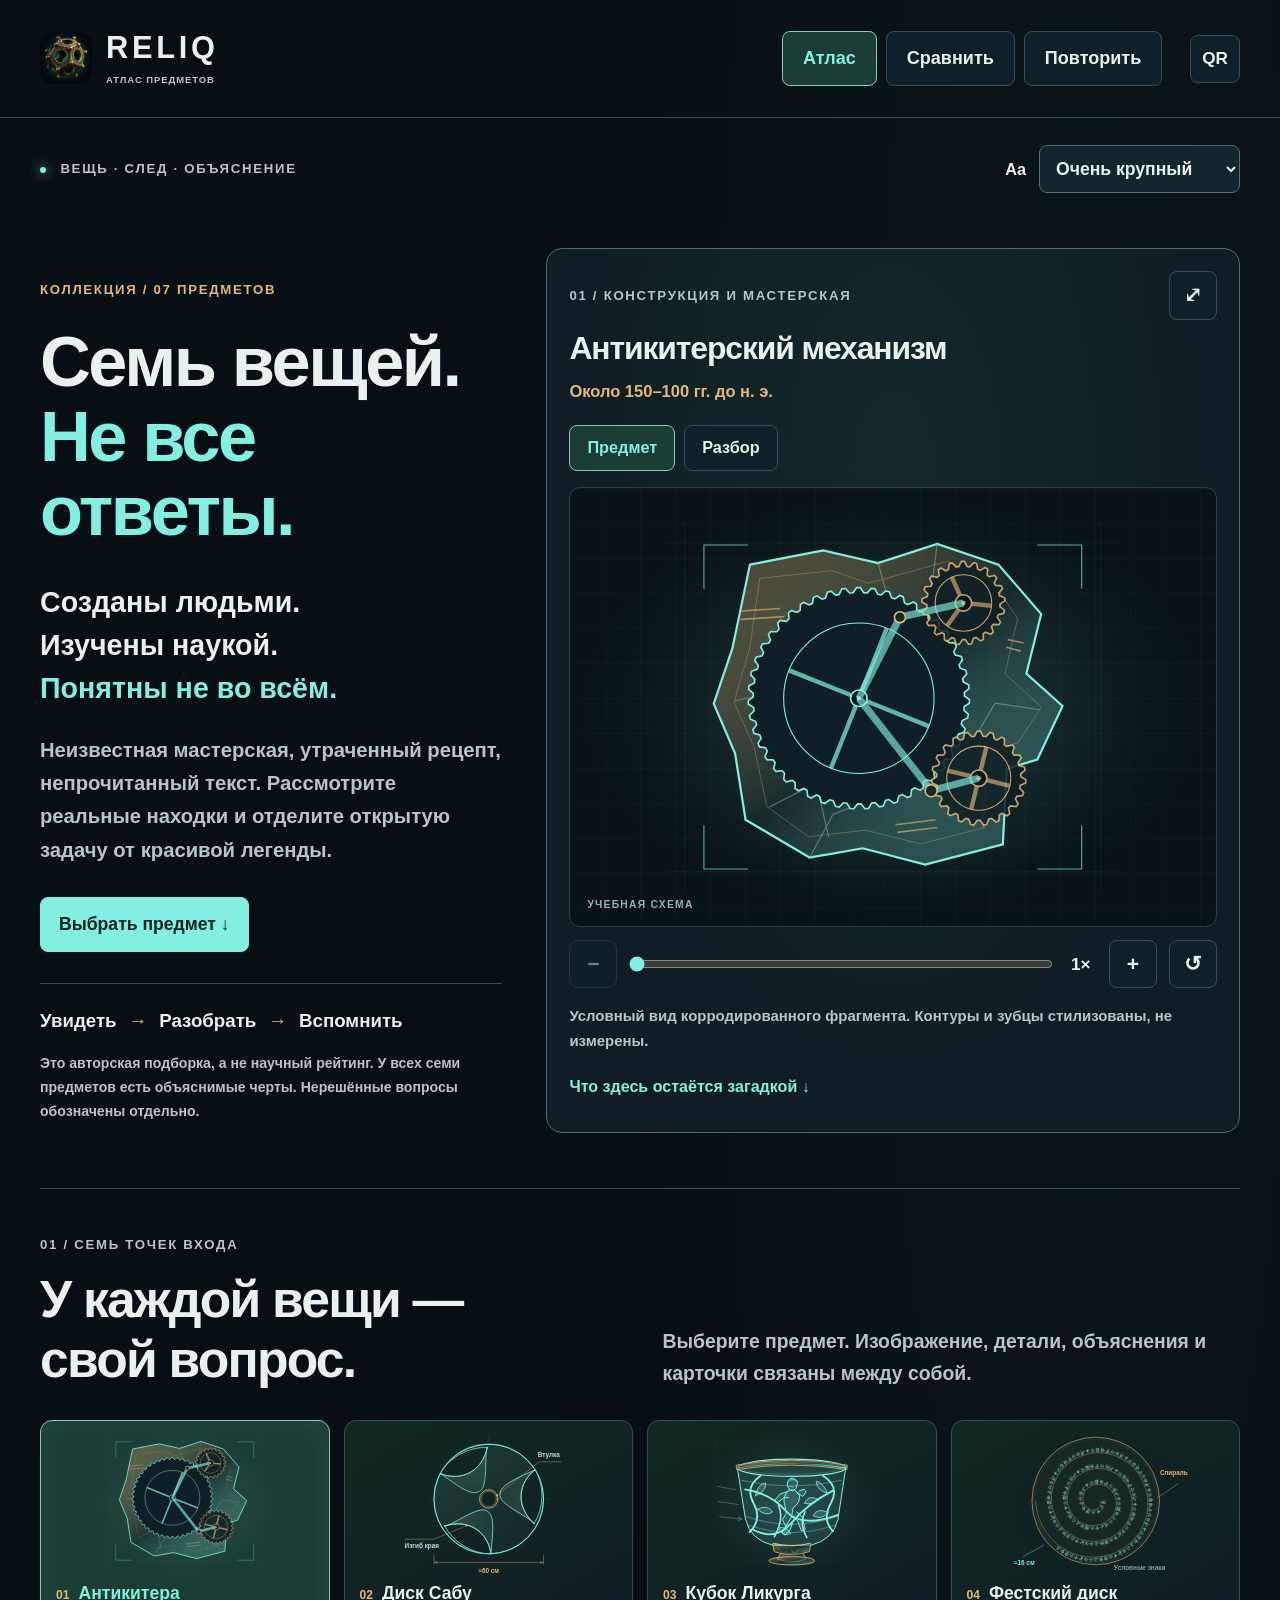
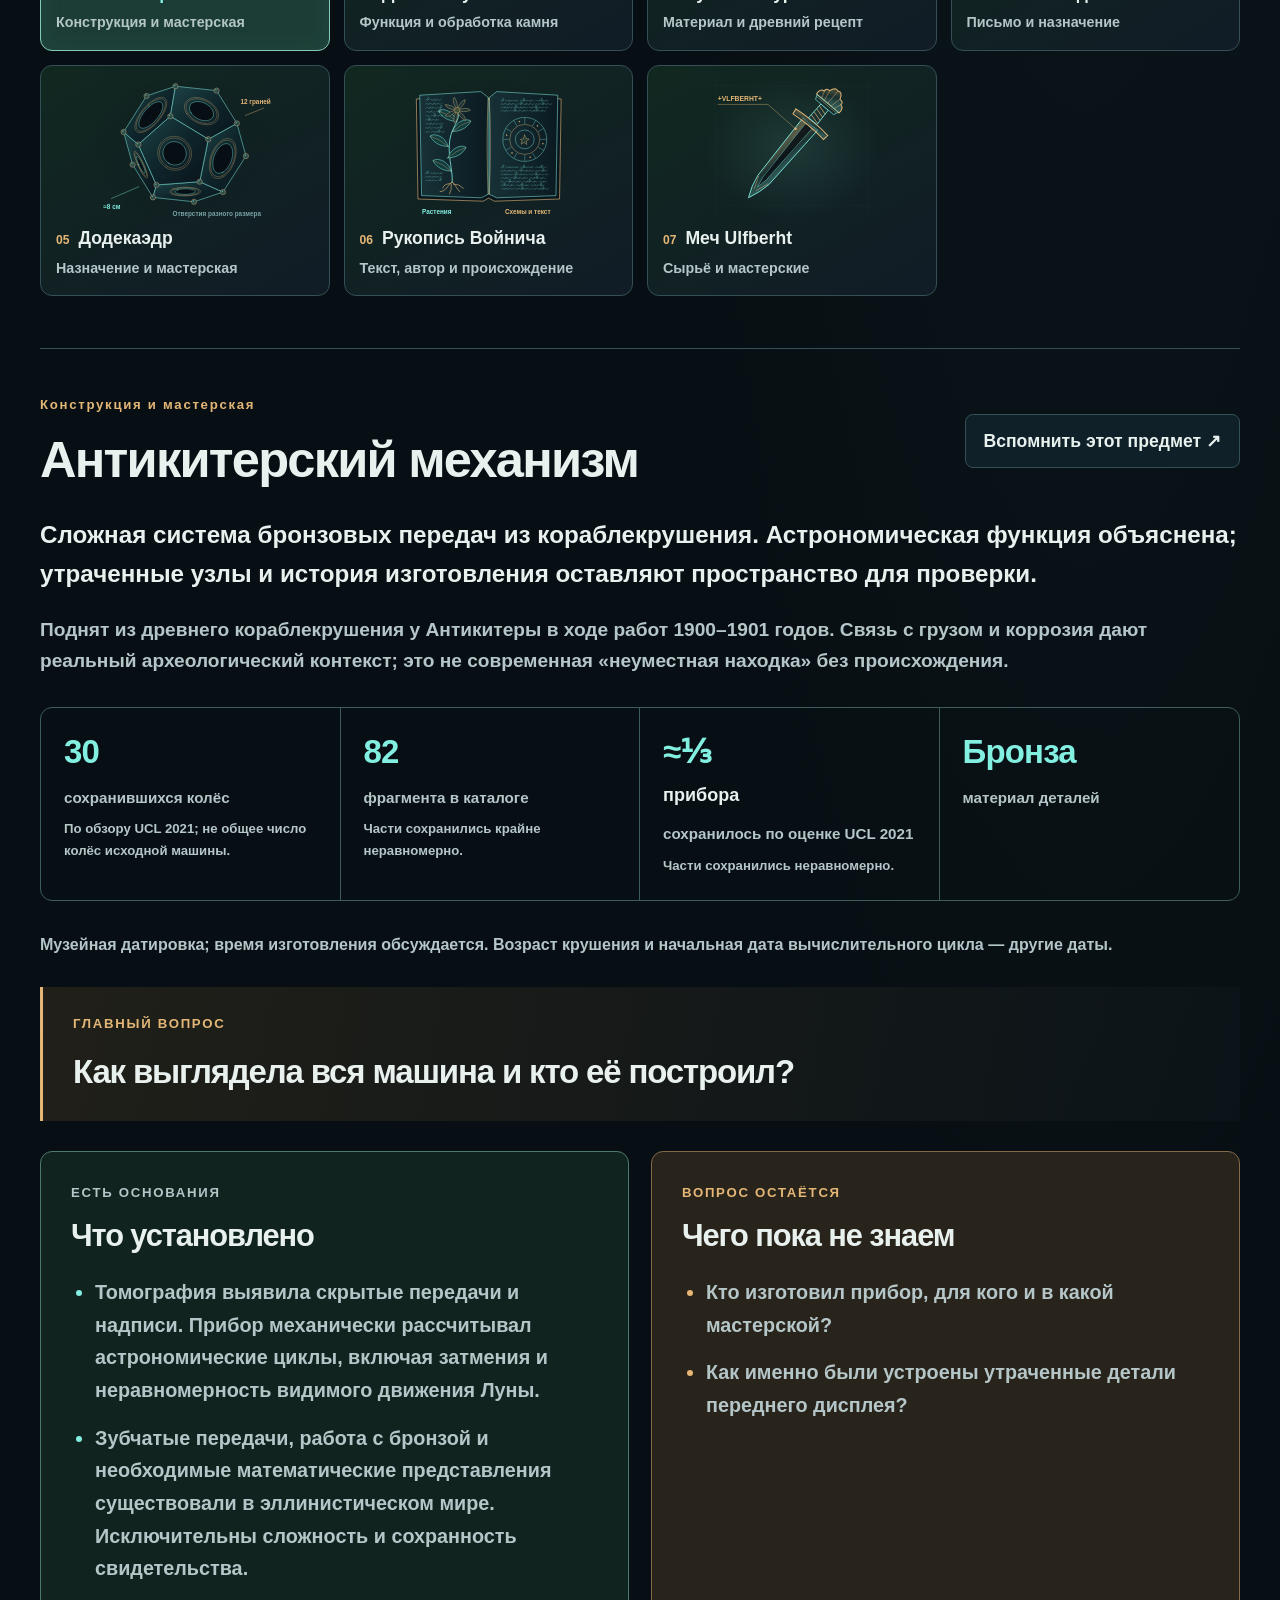
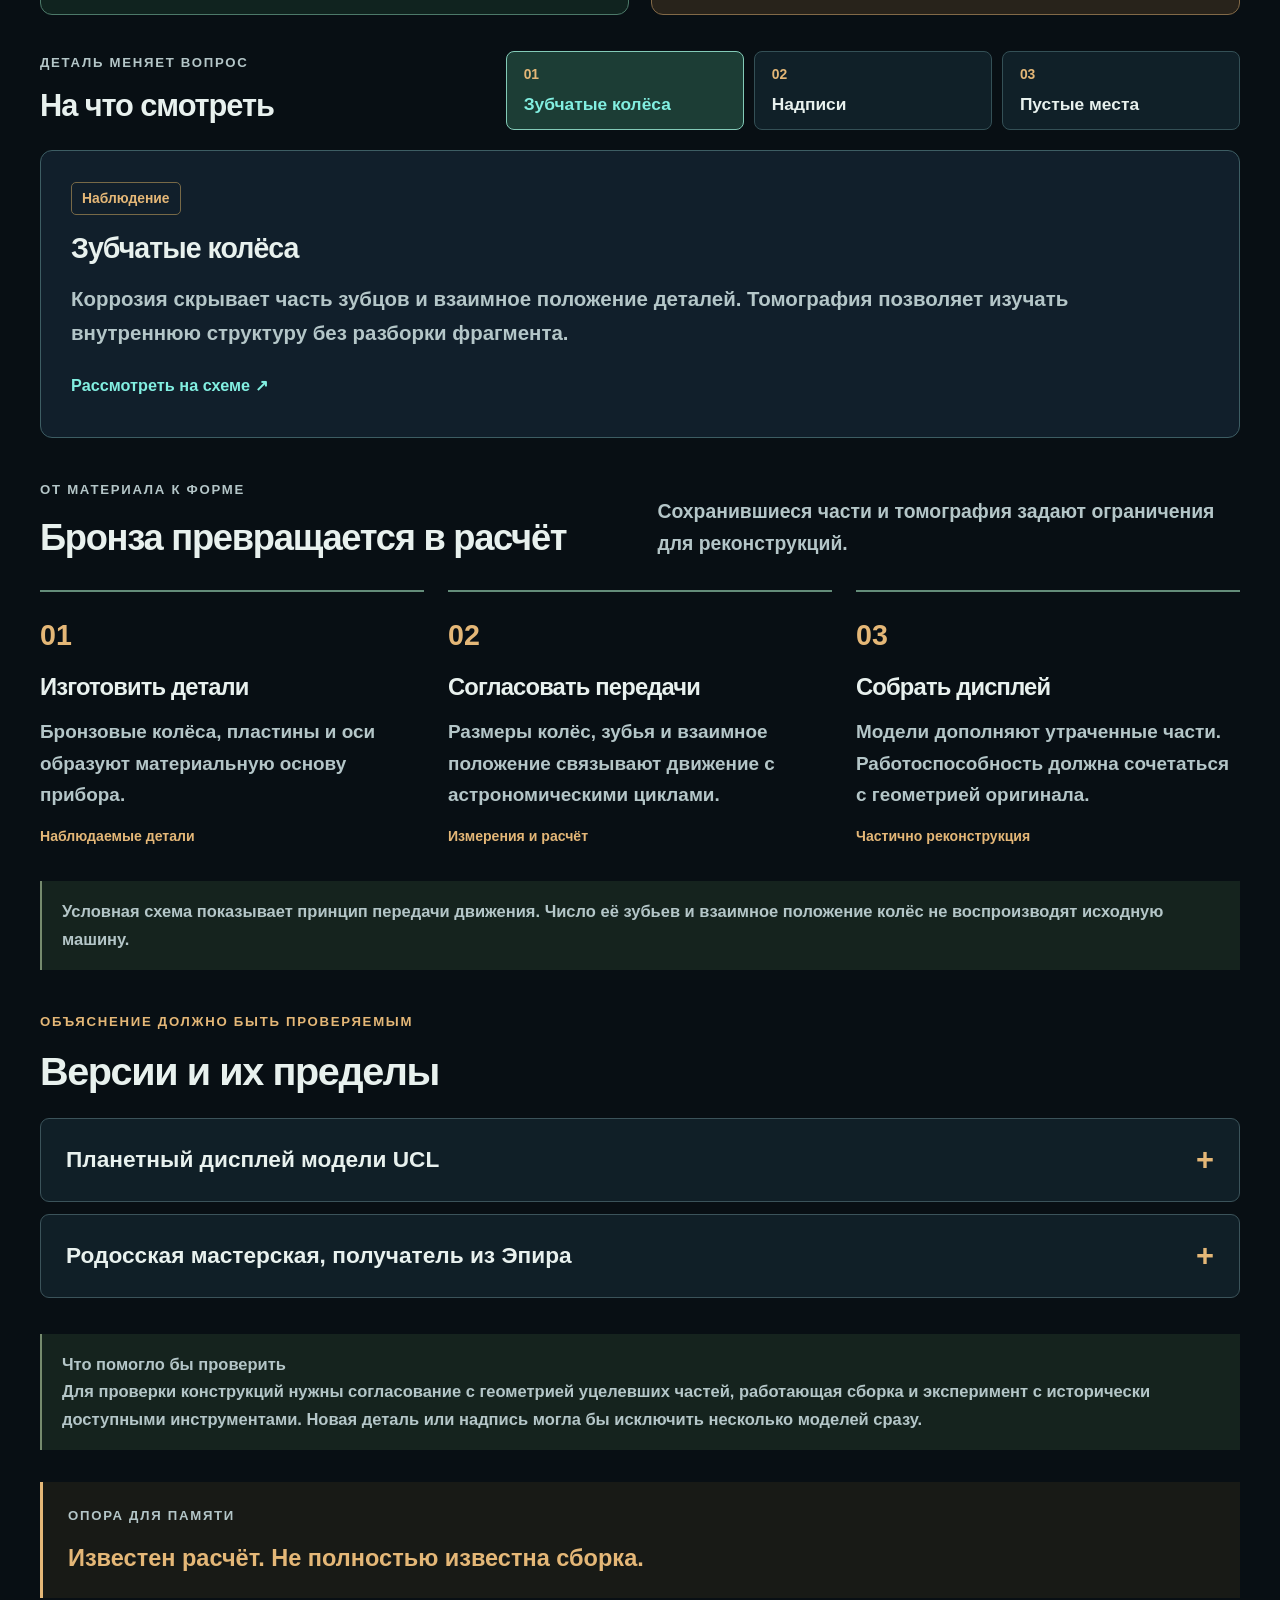
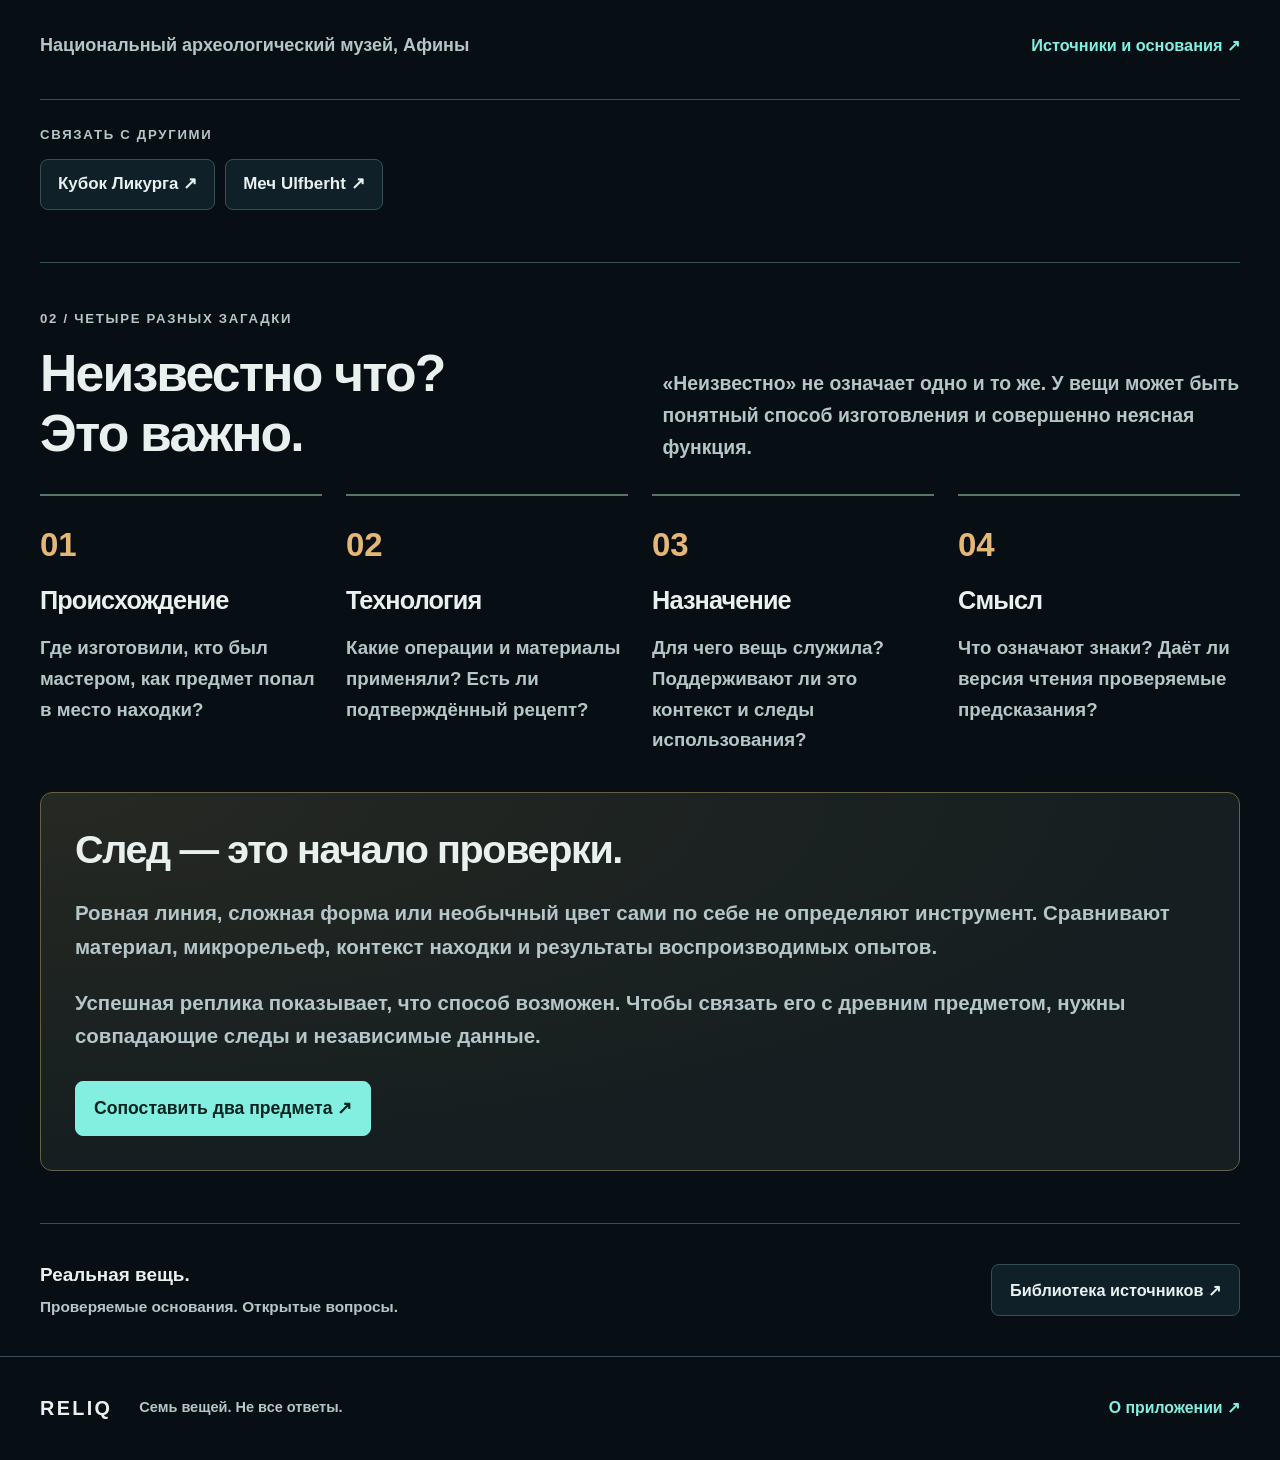
==== commit da805c63: "Replace RELIQ app icon with bronze dodecahedron artwork" ====
--- a/docs/RELIQ.html
+++ b/docs/RELIQ.html
@@ -1,6 +1,6 @@
 <!doctype html>
 <html lang="ru" data-text-size="large">
-<head><meta charset="utf-8"><meta name="viewport" content="width=device-width,initial-scale=1,viewport-fit=cover"><meta name="theme-color" content="#080f14"><meta name="atlas-app" content="reliq"><meta name="atlas-version" content="r-dbfb408ecc712c3d41a0"><meta name="atlas-built" content="2026-10-11T17:22:34+00:00"><meta name="description" content="Семь подлинных исторических предметов: что известно о технологии, что остаётся загадкой и как это проверяют. Неоновые схемы и тренировка памяти."><meta name="application-name" content="RELIQ"><meta name="apple-mobile-web-app-title" content="RELIQ"><meta name="apple-mobile-web-app-capable" content="yes"><title>RELIQ — Семь вещей. Не все ответы.</title><link rel="icon" href="[data-uri]" type="image/png"><link rel="apple-touch-icon" href="[data-uri]"><script>try{const s=localStorage.getItem('reliq-text-size');if(['normal','large','xlarge'].includes(s))document.documentElement.dataset.textSize=s;}catch{}</script><style>:root{color-scheme:dark;--bg:#080f14;--panel:#102027;--text:#e8f1ee;--muted:#b4c6c8;--cyan:#82efe1;--copper:#e4b777;--line:#345056;font-size:20px;scroll-behavior:smooth;scroll-padding-top:25px}html[data-text-size=large]{font-size:22px}html[data-text-size=xlarge]{font-size:24px}*{box-sizing:border-box}body{margin:0;background:radial-gradient(ellipse at 85% 10%,#132b2c40,transparent 30%),var(--bg);color:var(--text);font-family:-apple-system,BlinkMacSystemFont,"Segoe UI",sans-serif;line-height:1.65;font-weight:600;-webkit-text-size-adjust:100%;overflow-wrap:normal;word-break:normal;hyphens:none}button,input,select{font:inherit}button,a,input,select,summary{-webkit-tap-highlight-color:transparent}button{color:var(--text);background:#102028;border:1px solid var(--line);border-radius:8px;cursor:pointer;line-height:1.45;font-weight:750;min-height:46px;padding:12px 17px}button:hover{border-color:#83bbad;background:#1b3936}button:disabled{opacity:.45;cursor:default}button.active{background:#1c3d35;border-color:#83cbb8;color:var(--cyan)}a{color:var(--cyan)}button:focus-visible,a:focus-visible,input:focus-visible,select:focus-visible,summary:focus-visible,[tabindex]:focus-visible{outline:3px solid #e4b777;outline-offset:5px}button[hidden],[hidden]{display:none!important}h1,h2,h3,h4,p{margin:0}h1,h2,h3,h4{line-height:1.16;letter-spacing:-.035em;font-weight:790}h1{font-size:3.35rem}h2{font-size:2.35rem}h3{font-size:1.4rem}h4{font-size:1.15rem}p+p{margin-top:1rem}em{font-style:normal;color:var(--cyan)}main,.site-header,footer{max-width:1510px;margin:auto;padding-left:40px;padding-right:40px}section{min-width:0}.site-header{display:flex;align-items:center;gap:28px;min-height:118px;border-bottom:1px solid var(--line)}.brand{display:flex;gap:14px;align-items:center;text-decoration:none;color:var(--text);flex:none;font-size:1.4rem;letter-spacing:.12em;font-weight:850;line-height:1.1}.brand img{border-radius:13px}.brand small{display:block;font-size:.43rem;letter-spacing:.1em;color:var(--muted);margin-top:10px}.main-nav{display:flex;gap:9px;margin-left:auto}.main-nav button{font-size:.82rem;padding:13px 20px;white-space:nowrap}.icon-button{padding:8px 11px;min-width:48px;min-height:48px;flex:none;font-size:.96rem}#qr-button{font-size:.78rem}.utility-bar{display:flex;align-items:center;justify-content:space-between;gap:25px;padding:27px 0}.eyebrow{display:block;font-size:.6rem;font-weight:780;letter-spacing:.13em;line-height:1.75;color:var(--muted)}.eyebrow i{display:inline-block;width:6px;height:6px;background:var(--cyan);border-radius:50%;box-shadow:0 0 12px #81efdf;margin-right:9px;vertical-align:middle}.copper{color:var(--copper)}.reading-controls{display:flex;align-items:center;gap:13px;font-size:.74rem}.reading-controls>span{white-space:nowrap}select{background:#14262d;color:var(--text);border:1px solid #526e72;border-radius:8px;min-height:48px;font-size:.8rem;font-weight:750;padding:8px 30px 8px 12px;max-width:100%}.primary-button,.secondary-button,.text-link,.source-link{display:inline-flex;align-items:center;justify-content:center;min-height:48px;font-size:.8rem;padding:13px 18px;line-height:1.5;font-weight:750;border:1px solid var(--line);border-radius:8px;text-decoration:none}.primary-button{background:var(--cyan);color:#082320;border-color:var(--cyan)}.primary-button:hover{background:#adffeb;color:#06201c}.secondary-button{background:#102028;color:var(--text)}.text-link,.source-link{border:none;background:none;color:var(--cyan);padding:8px 0;text-align:left;justify-content:flex-start}.source-link{font-size:.74rem}.caption{font-size:.73rem;color:var(--muted);line-height:1.7}.skip-link{position:fixed;z-index:100;top:10px;left:10px;padding:12px;background:var(--cyan);color:var(--bg);transform:translateY(-200%)}.skip-link:focus{transform:none}.hero{display:grid;grid-template-columns:.8fr 1.2fr;gap:44px;padding:28px 0 55px;align-items:start}.hero>*{min-width:0}.hero-copy{padding-top:30px}.hero h1{font-size:3.2rem;line-height:1.06;margin:24px 0 32px}.hero-lead{font-size:1.3rem;line-height:1.5}.hero-lead span{color:var(--cyan)}.hero-copy>p:not(.hero-lead):not(.caption){font-size:.92rem;color:var(--muted);margin-top:24px}.hero-copy>.primary-button{margin-top:30px}.hero-route{display:flex;gap:12px;flex-wrap:wrap;border-top:1px solid var(--line);padding-top:22px;margin-top:31px;font-size:.85rem}.hero-route b{color:var(--copper)}.hero-copy .caption{font-size:.64rem;margin-top:16px}.object-viewer{min-width:0;border:1px solid #49716c;border-radius:16px;background:radial-gradient(ellipse at 50% 25%,#24513e35,transparent 68%),#101d24;padding:22px}.viewer-heading{display:flex;justify-content:space-between;align-items:center;gap:20px}.object-viewer h2{font-size:1.45rem;line-height:1.25;margin:9px 0}.viewer-date{font-size:.75rem;color:var(--copper)}.viewer-tabs{display:flex;gap:9px;margin:20px 0 16px}.viewer-tabs button{font-size:.74rem;padding:10px 17px}.diagram-viewport{position:relative;overflow:hidden;height:440px;width:100%;border:1px solid #24413c;border-radius:11px;background:radial-gradient(ellipse at center,#2038306e,#081217 70%);isolation:isolate}.diagram-viewport:before{content:'';position:absolute;inset:0;background-image:linear-gradient(#81c7ad09 1px,transparent 1px),linear-gradient(90deg,#81c7ad09 1px,transparent 1px);background-size:35px 35px;pointer-events:none}.diagram-art{position:absolute;inset:0;transform-origin:center;pointer-events:none;will-change:transform}.diagram-art svg{width:100%;height:100%;display:block}.diagram-viewport.zoomed{touch-action:none;cursor:grab}.diagram-viewport.dragging{cursor:grabbing}.schema-tag{position:absolute;bottom:13px;left:17px;font-size:.47rem;font-weight:750;letter-spacing:.12em;color:#91b4ae;pointer-events:none}.zoom-toolbar{display:flex;align-items:center;gap:12px;margin-top:13px}.zoom-toolbar input{min-width:0;flex:1;height:44px;accent-color:var(--cyan);margin:0}.zoom-toolbar output{min-width:3.4ch;font-size:.78rem;text-align:center;white-space:nowrap}.viewer-note{font-size:.68rem;color:var(--muted);margin-top:16px}.object-viewer>.text-link{font-size:.73rem;margin-top:8px}.content-section{padding:44px 0 52px;border-top:1px solid var(--line)}.section-heading{display:grid;grid-template-columns:1fr 1fr;gap:45px;align-items:end;margin-bottom:30px}.section-heading h2,.section-heading h3{margin-top:14px}.section-heading>p{font-size:.88rem;color:var(--muted)}.object-list{display:grid;grid-template-columns:repeat(4,minmax(0,1fr));gap:14px}.object-card{display:flex;flex-direction:column;text-align:left;min-width:0;padding:0 15px 17px;border-radius:12px;background:linear-gradient(150deg,#112820,#111c26)}.object-card .thumb{display:block;width:100%;height:160px;pointer-events:none}.object-card svg{display:block;width:100%;height:100%;pointer-events:none}.object-card .object-label{display:flex;gap:9px;align-items:baseline;font-size:.8rem;line-height:1.4}.object-card .object-label>span{font-size:.55rem;color:var(--copper);flex:none}.object-card .object-small{font-size:.65rem;color:var(--muted);margin-top:7px;font-weight:600}.object-card.active{box-shadow:inset 0 0 25px #58bdad16}.object-heading{display:flex;gap:30px;align-items:center;justify-content:space-between}.object-heading>div{min-width:0}.object-heading h2{font-size:2.3rem;margin-top:14px}.object-heading>button{flex:none;max-width:100%}.object-lead{font-size:1.1rem;line-height:1.6;max-width:1200px;margin-top:27px}.spec-grid{display:grid;grid-template-columns:repeat(4,minmax(0,1fr));gap:0;border:1px solid #3c5e5b;border-radius:12px;margin:30px 0;overflow:hidden}.spec{padding:23px;border-right:1px solid #3c5e5b;min-width:0}.spec:last-child{border:0}.spec strong{display:block;font-size:1.5rem;color:var(--cyan);line-height:1.3;letter-spacing:-.025em}.spec .spec-unit{font-size:.82rem;font-weight:700;display:block;margin-top:7px;color:var(--text)}.spec .spec-label{font-size:.69rem;color:var(--muted);display:block;margin-top:12px;line-height:1.55}.question-band{padding:25px 30px;border-left:3px solid var(--copper);background:linear-gradient(100deg,#40351f70,#17242a30);margin:30px 0}.question-band h3{font-size:1.5rem;line-height:1.45;margin-top:13px;max-width:1100px}.evidence-columns{display:grid;grid-template-columns:1fr 1fr;gap:22px}.evidence-card{padding:29px 30px;border:1px solid #4c7969;border-radius:12px;background:#10231f;min-width:0}.evidence-card.unknown{border-color:#826947;background:#28231b}.evidence-card h3{margin:14px 0 22px;font-size:1.4rem}.evidence-card ul{padding-left:24px;margin:0;font-size:.9rem;color:var(--muted)}.evidence-card li+li{margin-top:15px}.evidence-card li::marker{color:var(--cyan)}.evidence-card.unknown li::marker{color:var(--copper)}.clue-section{margin-top:36px;display:grid;grid-template-columns:.6fr 1fr;gap:20px 25px}.clue-section>div:first-child h3{margin-top:14px}.clue-buttons{display:flex;gap:10px;flex-wrap:wrap;align-items:start}.clue-buttons button{font-size:.79rem;flex:1;min-width:150px;text-align:left}.clue-buttons button span{display:block;color:var(--copper);font-size:.63rem;margin-bottom:8px}.clue-panel{grid-column:1/-1;padding:27px 30px;border:1px solid #3d5d63;border-radius:12px;background:#111f2b}.evidence-label{display:inline-block;color:var(--copper);border:1px solid #776947;border-radius:5px;padding:4px 10px;font-size:.63rem}.clue-panel h4{margin:17px 0;font-size:1.3rem}.clue-panel p{font-size:.93rem;max-width:1100px;color:var(--muted)}.clue-panel .text-link{font-size:.74rem;margin-top:12px}.manufacture{margin:40px 0}.manufacture .section-heading{gap:35px}.manufacture h3{font-size:1.65rem;line-height:1.25}.process-list{list-style:none;padding:0;margin:0;display:grid;grid-template-columns:repeat(3,minmax(0,1fr));gap:24px;counter-reset:step}.process-list li{min-width:0;border-top:2px solid #648d7a;padding:20px 0 5px;counter-increment:step}.process-list li:before{content:'0'counter(step);display:block;font-size:1.3rem;color:var(--copper);margin-bottom:12px}.process-list h4{font-size:1.08rem;line-height:1.35;margin-bottom:13px}.process-list p{font-size:.86rem;color:var(--muted)}.process-list .step-status{display:inline-block;font-size:.64rem;color:var(--copper);margin-top:15px}.process-note{font-size:.75rem;color:var(--muted);padding:17px 20px;border-left:2px solid #768b6e;background:#15231e;margin-top:24px}.hypotheses>h3{font-size:1.8rem;margin:16px 0 23px}.hypothesis-list{display:grid;gap:12px}.hypothesis-list details{border:1px solid #3b535a;border-radius:9px;background:#101f27;padding:0 25px}.hypothesis-list summary{display:flex;align-items:center;justify-content:space-between;gap:20px;cursor:pointer;list-style:none;min-height:75px;padding:18px 0;font-size:1.03rem;line-height:1.5}.hypothesis-list summary::-webkit-details-marker{display:none}.hypothesis-list summary::after{content:'+';font-size:1.4rem;color:var(--copper);flex:none}.hypothesis-list details[open] summary::after{content:'−'}.hypothesis-body{padding:0 0 24px}.hypothesis-body p{font-size:.87rem;color:var(--muted)}.hypothesis-body strong{color:var(--text)}.hypothesis-body .test-idea{border-left:2px solid var(--cyan);padding:14px 18px;background:#14332c;margin-top:18px}.memory-anchor{padding:22px 25px;background:#39301d55;border-left:3px solid var(--copper);margin:32px 0 23px}.memory-anchor p{color:var(--copper);font-size:1.07rem;line-height:1.55;margin-top:13px;font-weight:750}.object-bottom{display:flex;align-items:center;justify-content:space-between;gap:28px;flex-wrap:wrap}.object-bottom p{font-size:.82rem;color:var(--muted);max-width:1000px}.related-row{border-top:1px solid var(--line);margin-top:30px;padding-top:23px}.related-row>div{display:flex;gap:10px;flex-wrap:wrap;margin-top:13px}.related-row button{font-size:.77rem;text-align:left}.method-grid{display:grid;grid-template-columns:repeat(4,minmax(0,1fr));gap:24px}.method-grid article{border-top:2px solid #597568;padding-top:22px;min-width:0}.method-mark{color:var(--copper);font-size:1.5rem}.method-grid h3{font-size:1.15rem;margin:13px 0 18px}.method-grid p{font-size:.85rem;color:var(--muted)}.reasoning-note{border:1px solid #695f44;background:radial-gradient(ellipse at 0 0,#69502e35,transparent 70%),#151e20;padding:34px;border-radius:12px;margin-top:36px}.reasoning-note h3{font-size:1.8rem;margin-bottom:23px}.reasoning-note p{color:var(--muted);font-size:.93rem;max-width:1180px}.reasoning-note .primary-button{margin-top:28px}.mode-intro{max-width:1100px;padding:26px 0 33px}.mode-intro h1{margin:22px 0 25px;font-size:2.85rem}.mode-intro>p{font-size:.96rem;color:var(--muted);max-width:1050px}.compare-selects,.study-filters{display:grid;grid-template-columns:1fr 1fr;gap:25px}.compare-selects label,.study-filters label{display:flex;flex-direction:column;gap:9px;font-size:.83rem;min-width:0}.compare-selects select,.study-filters select{width:100%}.compare-grid{display:grid;grid-template-columns:1fr 1fr;gap:24px;margin-top:27px}.compare-card{min-width:0;border:1px solid #42665f;border-radius:14px;padding:28px;background:#11231f}.compare-card:nth-child(2){background:#21231e;border-color:#72674c}.compare-art{height:250px}.compare-art svg{width:100%;height:100%}.compare-card h2{font-size:1.6rem;line-height:1.3;margin:12px 0 25px}.compare-card .compare-fact{border-top:1px solid #4a6358;padding-top:18px;margin-top:18px}.compare-fact>span{font-size:.64rem;color:var(--copper);letter-spacing:.07em}.compare-fact p{font-size:.89rem;margin-top:10px;color:var(--muted)}.compare-card>button{margin-top:20px;font-size:.8rem}.compare-reflection{margin:32px 0 45px;border:1px solid #5d7965;border-radius:13px;padding:32px;background:#132a22}.compare-reflection h2{font-size:1.7rem;margin:18px 0 24px;line-height:1.3}.compare-reflection>p{font-size:.95rem;color:var(--muted)}.compare-reflection>.primary-button{margin:25px 0}.compare-reflection #comparison-answer{font-size:.93rem;color:var(--cyan);border-left:3px solid var(--copper);padding:5px 0 5px 23px;margin-bottom:20px}.learn-overview,.review-session,.review-complete{max-width:1100px;margin:auto;padding:32px 0 70px;min-height:65vh}.learn-overview h1{font-size:2.85rem;margin:23px 0 28px}.learn-overview>p{font-size:.98rem;color:var(--muted)}.learn-stats{display:grid;grid-template-columns:repeat(3,minmax(0,1fr));gap:25px;padding:26px;border:1px solid var(--line);border-radius:12px;margin:30px 0}.learn-stats strong{font-size:2.25rem;color:var(--cyan);line-height:1.4;display:block}.learn-stats span{font-size:.74rem;color:var(--muted)}.study-filters{border-top:1px solid var(--line);padding-top:26px}#review-ready-note{font-size:.84rem;margin:24px 0;color:var(--muted)}.review-actions{display:flex;gap:25px;flex-wrap:wrap;align-items:center;margin:22px 0}.learn-overview>.caption{font-size:.76rem;line-height:1.8;margin-top:26px}.session-top{display:flex;align-items:center;justify-content:space-between;gap:20px;margin-bottom:22px}.session-top .text-link,.session-top>span{font-size:.76rem}.session-top>span{white-space:nowrap}.flashcard{padding:33px 36px;border:1px solid #548a79;border-radius:13px;background:linear-gradient(140deg,#14322a,#101d27);min-height:320px}.card-kickers{display:flex;gap:20px;justify-content:space-between;flex-wrap:wrap}.flashcard h2{font-size:1.6rem;line-height:1.4;max-width:900px;margin:28px 0}.flashcard h3{font-size:1.22rem;line-height:1.45;color:var(--cyan);margin:25px 0 19px}#card-detail{font-size:.92rem;color:var(--muted)}.card-context{display:flex;flex-wrap:wrap;gap:10px;margin:14px 0}.card-context button{font-size:.78rem;text-align:left;color:var(--cyan)}.flashcard .memory-anchor{margin:25px 0}.rating-buttons{display:grid;grid-template-columns:1fr 1fr;gap:17px;margin-top:23px}.rating-buttons button{display:flex;flex-direction:column;gap:8px;align-items:flex-start;padding:20px 24px;text-align:left}.rating-buttons button:last-child{background:#17372d;border-color:#70a185}.rating-buttons strong{font-size:.94rem}.rating-buttons span{font-size:.73rem;color:var(--muted)}.review-complete h2{margin:24px 0}.review-complete p{font-size:1rem;color:var(--muted);margin-bottom:28px}.return-to-study{display:flex;align-items:center;gap:24px;border:1px solid #937d56;border-radius:10px;padding:20px 24px;background:#332b1d;margin-bottom:24px}.return-to-study p{font-size:.86rem;flex:1}.return-to-study button{font-size:.77rem}.save-notice{padding:19px;background:#503c2055;color:var(--copper);border-left:3px solid var(--copper);font-size:.88rem;margin-bottom:25px}.source-strip{display:flex;align-items:center;justify-content:space-between;gap:30px;padding:35px 0;border-top:1px solid var(--line)}.source-strip p{font-size:.86rem}.source-strip p span{font-size:.7rem;color:var(--muted)}.source-strip>button{flex:none;font-size:.74rem}footer{display:flex;gap:27px;align-items:center;flex-wrap:wrap;border-top:1px solid var(--line);padding-top:27px;padding-bottom:max(28px,env(safe-area-inset-bottom));font-size:.66rem;color:var(--muted)}.footer-brand{font-size:.9rem;font-weight:850;letter-spacing:.12em;text-decoration:none;color:var(--text)}footer .text-link{margin-left:auto;font-size:.72rem}dialog{background:#101e26;color:var(--text);border:1px solid #72998b;border-radius:16px;width:min(850px,calc(100vw - 32px));max-height:calc(100dvh - 32px);padding:30px;overflow:auto}dialog::backdrop{background:#020808d9;backdrop-filter:blur(7px)}.dialog-top{display:flex;align-items:center;justify-content:space-between;gap:20px;margin-bottom:22px}dialog h2{font-size:1.9rem;margin-bottom:25px}dialog p{font-size:.9rem;color:var(--muted);line-height:1.65}dialog .caption{font-size:.73rem;margin-top:25px}.source-item{padding:25px 0;border-top:1px solid var(--line)}.source-item h3{font-size:1.07rem;line-height:1.5;margin:13px 0}.source-item p{font-size:.83rem}.source-item a,.qr-url{overflow-wrap:anywhere}.source-item .caption{margin-top:15px;font-size:.72rem}.qr-art{max-width:330px;width:100%;margin:25px auto;background:white;border-radius:9px;padding:12px}.qr-art svg{width:100%;height:auto;display:block}.qr-url{display:block;font-size:.82rem;margin:20px 0}.toast{position:fixed;z-index:100;bottom:max(24px,env(safe-area-inset-bottom));left:50%;transform:translate(-50%,150px);opacity:0;max-width:calc(100vw - 32px);width:max-content;pointer-events:none;border:1px solid #87bda5;border-radius:10px;background:#12271f;color:var(--text);padding:16px 24px;font-size:.85rem;transition:transform .2s,opacity .2s}.toast.show{transform:translate(-50%,0);opacity:1}#viewer-dialog{width:min(1450px,calc(100vw - 24px));padding:12px;max-height:calc(100dvh - 24px)}#viewer-dialog .object-viewer{border:0;padding:10px}#viewer-dialog .diagram-viewport{height:max(230px,calc(100dvh - 365px))}#viewer-dialog .viewer-note{font-size:.64rem}#viewer-dialog #viewer-explore{display:none}
+<head><meta charset="utf-8"><meta name="viewport" content="width=device-width,initial-scale=1,viewport-fit=cover"><meta name="theme-color" content="#080f14"><meta name="atlas-app" content="reliq"><meta name="atlas-version" content="r-f36e325cb6f03dc8f53b"><meta name="atlas-built" content="2026-10-11T18:10:28+00:00"><meta name="description" content="Семь подлинных исторических предметов: что известно о технологии, что остаётся загадкой и как это проверяют. Неоновые схемы и тренировка памяти."><meta name="application-name" content="RELIQ"><meta name="apple-mobile-web-app-title" content="RELIQ"><meta name="apple-mobile-web-app-capable" content="yes"><title>RELIQ — Семь вещей. Не все ответы.</title><link rel="icon" href="[data-uri]" type="image/png"><link rel="apple-touch-icon" href="[data-uri]"><script>try{const s=localStorage.getItem('reliq-text-size');if(['normal','large','xlarge'].includes(s))document.documentElement.dataset.textSize=s;}catch{}</script><style>:root{color-scheme:dark;--bg:#080f14;--panel:#102027;--text:#e8f1ee;--muted:#b4c6c8;--cyan:#82efe1;--copper:#e4b777;--line:#345056;font-size:20px;scroll-behavior:smooth;scroll-padding-top:25px}html[data-text-size=large]{font-size:22px}html[data-text-size=xlarge]{font-size:24px}*{box-sizing:border-box}body{margin:0;background:radial-gradient(ellipse at 85% 10%,#132b2c40,transparent 30%),var(--bg);color:var(--text);font-family:-apple-system,BlinkMacSystemFont,"Segoe UI",sans-serif;line-height:1.65;font-weight:600;-webkit-text-size-adjust:100%;overflow-wrap:normal;word-break:normal;hyphens:none}button,input,select{font:inherit}button,a,input,select,summary{-webkit-tap-highlight-color:transparent}button{color:var(--text);background:#102028;border:1px solid var(--line);border-radius:8px;cursor:pointer;line-height:1.45;font-weight:750;min-height:46px;padding:12px 17px}button:hover{border-color:#83bbad;background:#1b3936}button:disabled{opacity:.45;cursor:default}button.active{background:#1c3d35;border-color:#83cbb8;color:var(--cyan)}a{color:var(--cyan)}button:focus-visible,a:focus-visible,input:focus-visible,select:focus-visible,summary:focus-visible,[tabindex]:focus-visible{outline:3px solid #e4b777;outline-offset:5px}button[hidden],[hidden]{display:none!important}h1,h2,h3,h4,p{margin:0}h1,h2,h3,h4{line-height:1.16;letter-spacing:-.035em;font-weight:790}h1{font-size:3.35rem}h2{font-size:2.35rem}h3{font-size:1.4rem}h4{font-size:1.15rem}p+p{margin-top:1rem}em{font-style:normal;color:var(--cyan)}main,.site-header,footer{max-width:1510px;margin:auto;padding-left:40px;padding-right:40px}section{min-width:0}.site-header{display:flex;align-items:center;gap:28px;min-height:118px;border-bottom:1px solid var(--line)}.brand{display:flex;gap:14px;align-items:center;text-decoration:none;color:var(--text);flex:none;font-size:1.4rem;letter-spacing:.12em;font-weight:850;line-height:1.1}.brand img{border-radius:13px}.brand small{display:block;font-size:.43rem;letter-spacing:.1em;color:var(--muted);margin-top:10px}.main-nav{display:flex;gap:9px;margin-left:auto}.main-nav button{font-size:.82rem;padding:13px 20px;white-space:nowrap}.icon-button{padding:8px 11px;min-width:48px;min-height:48px;flex:none;font-size:.96rem}#qr-button{font-size:.78rem}.utility-bar{display:flex;align-items:center;justify-content:space-between;gap:25px;padding:27px 0}.eyebrow{display:block;font-size:.6rem;font-weight:780;letter-spacing:.13em;line-height:1.75;color:var(--muted)}.eyebrow i{display:inline-block;width:6px;height:6px;background:var(--cyan);border-radius:50%;box-shadow:0 0 12px #81efdf;margin-right:9px;vertical-align:middle}.copper{color:var(--copper)}.reading-controls{display:flex;align-items:center;gap:13px;font-size:.74rem}.reading-controls>span{white-space:nowrap}select{background:#14262d;color:var(--text);border:1px solid #526e72;border-radius:8px;min-height:48px;font-size:.8rem;font-weight:750;padding:8px 30px 8px 12px;max-width:100%}.primary-button,.secondary-button,.text-link,.source-link{display:inline-flex;align-items:center;justify-content:center;min-height:48px;font-size:.8rem;padding:13px 18px;line-height:1.5;font-weight:750;border:1px solid var(--line);border-radius:8px;text-decoration:none}.primary-button{background:var(--cyan);color:#082320;border-color:var(--cyan)}.primary-button:hover{background:#adffeb;color:#06201c}.secondary-button{background:#102028;color:var(--text)}.text-link,.source-link{border:none;background:none;color:var(--cyan);padding:8px 0;text-align:left;justify-content:flex-start}.source-link{font-size:.74rem}.caption{font-size:.73rem;color:var(--muted);line-height:1.7}.skip-link{position:fixed;z-index:100;top:10px;left:10px;padding:12px;background:var(--cyan);color:var(--bg);transform:translateY(-200%)}.skip-link:focus{transform:none}.hero{display:grid;grid-template-columns:.8fr 1.2fr;gap:44px;padding:28px 0 55px;align-items:start}.hero>*{min-width:0}.hero-copy{padding-top:30px}.hero h1{font-size:3.2rem;line-height:1.06;margin:24px 0 32px}.hero-lead{font-size:1.3rem;line-height:1.5}.hero-lead span{color:var(--cyan)}.hero-copy>p:not(.hero-lead):not(.caption){font-size:.92rem;color:var(--muted);margin-top:24px}.hero-copy>.primary-button{margin-top:30px}.hero-route{display:flex;gap:12px;flex-wrap:wrap;border-top:1px solid var(--line);padding-top:22px;margin-top:31px;font-size:.85rem}.hero-route b{color:var(--copper)}.hero-copy .caption{font-size:.64rem;margin-top:16px}.object-viewer{min-width:0;border:1px solid #49716c;border-radius:16px;background:radial-gradient(ellipse at 50% 25%,#24513e35,transparent 68%),#101d24;padding:22px}.viewer-heading{display:flex;justify-content:space-between;align-items:center;gap:20px}.object-viewer h2{font-size:1.45rem;line-height:1.25;margin:9px 0}.viewer-date{font-size:.75rem;color:var(--copper)}.viewer-tabs{display:flex;gap:9px;margin:20px 0 16px}.viewer-tabs button{font-size:.74rem;padding:10px 17px}.diagram-viewport{position:relative;overflow:hidden;height:440px;width:100%;border:1px solid #24413c;border-radius:11px;background:radial-gradient(ellipse at center,#2038306e,#081217 70%);isolation:isolate}.diagram-viewport:before{content:'';position:absolute;inset:0;background-image:linear-gradient(#81c7ad09 1px,transparent 1px),linear-gradient(90deg,#81c7ad09 1px,transparent 1px);background-size:35px 35px;pointer-events:none}.diagram-art{position:absolute;inset:0;transform-origin:center;pointer-events:none;will-change:transform}.diagram-art svg{width:100%;height:100%;display:block}.diagram-viewport.zoomed{touch-action:none;cursor:grab}.diagram-viewport.dragging{cursor:grabbing}.schema-tag{position:absolute;bottom:13px;left:17px;font-size:.47rem;font-weight:750;letter-spacing:.12em;color:#91b4ae;pointer-events:none}.zoom-toolbar{display:flex;align-items:center;gap:12px;margin-top:13px}.zoom-toolbar input{min-width:0;flex:1;height:44px;accent-color:var(--cyan);margin:0}.zoom-toolbar output{min-width:3.4ch;font-size:.78rem;text-align:center;white-space:nowrap}.viewer-note{font-size:.68rem;color:var(--muted);margin-top:16px}.object-viewer>.text-link{font-size:.73rem;margin-top:8px}.content-section{padding:44px 0 52px;border-top:1px solid var(--line)}.section-heading{display:grid;grid-template-columns:1fr 1fr;gap:45px;align-items:end;margin-bottom:30px}.section-heading h2,.section-heading h3{margin-top:14px}.section-heading>p{font-size:.88rem;color:var(--muted)}.object-list{display:grid;grid-template-columns:repeat(4,minmax(0,1fr));gap:14px}.object-card{display:flex;flex-direction:column;text-align:left;min-width:0;padding:0 15px 17px;border-radius:12px;background:linear-gradient(150deg,#112820,#111c26)}.object-card .thumb{display:block;width:100%;height:160px;pointer-events:none}.object-card svg{display:block;width:100%;height:100%;pointer-events:none}.object-card .object-label{display:flex;gap:9px;align-items:baseline;font-size:.8rem;line-height:1.4}.object-card .object-label>span{font-size:.55rem;color:var(--copper);flex:none}.object-card .object-small{font-size:.65rem;color:var(--muted);margin-top:7px;font-weight:600}.object-card.active{box-shadow:inset 0 0 25px #58bdad16}.object-heading{display:flex;gap:30px;align-items:center;justify-content:space-between}.object-heading>div{min-width:0}.object-heading h2{font-size:2.3rem;margin-top:14px}.object-heading>button{flex:none;max-width:100%}.object-lead{font-size:1.1rem;line-height:1.6;max-width:1200px;margin-top:27px}.spec-grid{display:grid;grid-template-columns:repeat(4,minmax(0,1fr));gap:0;border:1px solid #3c5e5b;border-radius:12px;margin:30px 0;overflow:hidden}.spec{padding:23px;border-right:1px solid #3c5e5b;min-width:0}.spec:last-child{border:0}.spec strong{display:block;font-size:1.5rem;color:var(--cyan);line-height:1.3;letter-spacing:-.025em}.spec .spec-unit{font-size:.82rem;font-weight:700;display:block;margin-top:7px;color:var(--text)}.spec .spec-label{font-size:.69rem;color:var(--muted);display:block;margin-top:12px;line-height:1.55}.question-band{padding:25px 30px;border-left:3px solid var(--copper);background:linear-gradient(100deg,#40351f70,#17242a30);margin:30px 0}.question-band h3{font-size:1.5rem;line-height:1.45;margin-top:13px;max-width:1100px}.evidence-columns{display:grid;grid-template-columns:1fr 1fr;gap:22px}.evidence-card{padding:29px 30px;border:1px solid #4c7969;border-radius:12px;background:#10231f;min-width:0}.evidence-card.unknown{border-color:#826947;background:#28231b}.evidence-card h3{margin:14px 0 22px;font-size:1.4rem}.evidence-card ul{padding-left:24px;margin:0;font-size:.9rem;color:var(--muted)}.evidence-card li+li{margin-top:15px}.evidence-card li::marker{color:var(--cyan)}.evidence-card.unknown li::marker{color:var(--copper)}.clue-section{margin-top:36px;display:grid;grid-template-columns:.6fr 1fr;gap:20px 25px}.clue-section>div:first-child h3{margin-top:14px}.clue-buttons{display:flex;gap:10px;flex-wrap:wrap;align-items:start}.clue-buttons button{font-size:.79rem;flex:1;min-width:150px;text-align:left}.clue-buttons button span{display:block;color:var(--copper);font-size:.63rem;margin-bottom:8px}.clue-panel{grid-column:1/-1;padding:27px 30px;border:1px solid #3d5d63;border-radius:12px;background:#111f2b}.evidence-label{display:inline-block;color:var(--copper);border:1px solid #776947;border-radius:5px;padding:4px 10px;font-size:.63rem}.clue-panel h4{margin:17px 0;font-size:1.3rem}.clue-panel p{font-size:.93rem;max-width:1100px;color:var(--muted)}.clue-panel .text-link{font-size:.74rem;margin-top:12px}.manufacture{margin:40px 0}.manufacture .section-heading{gap:35px}.manufacture h3{font-size:1.65rem;line-height:1.25}.process-list{list-style:none;padding:0;margin:0;display:grid;grid-template-columns:repeat(3,minmax(0,1fr));gap:24px;counter-reset:step}.process-list li{min-width:0;border-top:2px solid #648d7a;padding:20px 0 5px;counter-increment:step}.process-list li:before{content:'0'counter(step);display:block;font-size:1.3rem;color:var(--copper);margin-bottom:12px}.process-list h4{font-size:1.08rem;line-height:1.35;margin-bottom:13px}.process-list p{font-size:.86rem;color:var(--muted)}.process-list .step-status{display:inline-block;font-size:.64rem;color:var(--copper);margin-top:15px}.process-note{font-size:.75rem;color:var(--muted);padding:17px 20px;border-left:2px solid #768b6e;background:#15231e;margin-top:24px}.hypotheses>h3{font-size:1.8rem;margin:16px 0 23px}.hypothesis-list{display:grid;gap:12px}.hypothesis-list details{border:1px solid #3b535a;border-radius:9px;background:#101f27;padding:0 25px}.hypothesis-list summary{display:flex;align-items:center;justify-content:space-between;gap:20px;cursor:pointer;list-style:none;min-height:75px;padding:18px 0;font-size:1.03rem;line-height:1.5}.hypothesis-list summary::-webkit-details-marker{display:none}.hypothesis-list summary::after{content:'+';font-size:1.4rem;color:var(--copper);flex:none}.hypothesis-list details[open] summary::after{content:'−'}.hypothesis-body{padding:0 0 24px}.hypothesis-body p{font-size:.87rem;color:var(--muted)}.hypothesis-body strong{color:var(--text)}.hypothesis-body .test-idea{border-left:2px solid var(--cyan);padding:14px 18px;background:#14332c;margin-top:18px}.memory-anchor{padding:22px 25px;background:#39301d55;border-left:3px solid var(--copper);margin:32px 0 23px}.memory-anchor p{color:var(--copper);font-size:1.07rem;line-height:1.55;margin-top:13px;font-weight:750}.object-bottom{display:flex;align-items:center;justify-content:space-between;gap:28px;flex-wrap:wrap}.object-bottom p{font-size:.82rem;color:var(--muted);max-width:1000px}.related-row{border-top:1px solid var(--line);margin-top:30px;padding-top:23px}.related-row>div{display:flex;gap:10px;flex-wrap:wrap;margin-top:13px}.related-row button{font-size:.77rem;text-align:left}.method-grid{display:grid;grid-template-columns:repeat(4,minmax(0,1fr));gap:24px}.method-grid article{border-top:2px solid #597568;padding-top:22px;min-width:0}.method-mark{color:var(--copper);font-size:1.5rem}.method-grid h3{font-size:1.15rem;margin:13px 0 18px}.method-grid p{font-size:.85rem;color:var(--muted)}.reasoning-note{border:1px solid #695f44;background:radial-gradient(ellipse at 0 0,#69502e35,transparent 70%),#151e20;padding:34px;border-radius:12px;margin-top:36px}.reasoning-note h3{font-size:1.8rem;margin-bottom:23px}.reasoning-note p{color:var(--muted);font-size:.93rem;max-width:1180px}.reasoning-note .primary-button{margin-top:28px}.mode-intro{max-width:1100px;padding:26px 0 33px}.mode-intro h1{margin:22px 0 25px;font-size:2.85rem}.mode-intro>p{font-size:.96rem;color:var(--muted);max-width:1050px}.compare-selects,.study-filters{display:grid;grid-template-columns:1fr 1fr;gap:25px}.compare-selects label,.study-filters label{display:flex;flex-direction:column;gap:9px;font-size:.83rem;min-width:0}.compare-selects select,.study-filters select{width:100%}.compare-grid{display:grid;grid-template-columns:1fr 1fr;gap:24px;margin-top:27px}.compare-card{min-width:0;border:1px solid #42665f;border-radius:14px;padding:28px;background:#11231f}.compare-card:nth-child(2){background:#21231e;border-color:#72674c}.compare-art{height:250px}.compare-art svg{width:100%;height:100%}.compare-card h2{font-size:1.6rem;line-height:1.3;margin:12px 0 25px}.compare-card .compare-fact{border-top:1px solid #4a6358;padding-top:18px;margin-top:18px}.compare-fact>span{font-size:.64rem;color:var(--copper);letter-spacing:.07em}.compare-fact p{font-size:.89rem;margin-top:10px;color:var(--muted)}.compare-card>button{margin-top:20px;font-size:.8rem}.compare-reflection{margin:32px 0 45px;border:1px solid #5d7965;border-radius:13px;padding:32px;background:#132a22}.compare-reflection h2{font-size:1.7rem;margin:18px 0 24px;line-height:1.3}.compare-reflection>p{font-size:.95rem;color:var(--muted)}.compare-reflection>.primary-button{margin:25px 0}.compare-reflection #comparison-answer{font-size:.93rem;color:var(--cyan);border-left:3px solid var(--copper);padding:5px 0 5px 23px;margin-bottom:20px}.learn-overview,.review-session,.review-complete{max-width:1100px;margin:auto;padding:32px 0 70px;min-height:65vh}.learn-overview h1{font-size:2.85rem;margin:23px 0 28px}.learn-overview>p{font-size:.98rem;color:var(--muted)}.learn-stats{display:grid;grid-template-columns:repeat(3,minmax(0,1fr));gap:25px;padding:26px;border:1px solid var(--line);border-radius:12px;margin:30px 0}.learn-stats strong{font-size:2.25rem;color:var(--cyan);line-height:1.4;display:block}.learn-stats span{font-size:.74rem;color:var(--muted)}.study-filters{border-top:1px solid var(--line);padding-top:26px}#review-ready-note{font-size:.84rem;margin:24px 0;color:var(--muted)}.review-actions{display:flex;gap:25px;flex-wrap:wrap;align-items:center;margin:22px 0}.learn-overview>.caption{font-size:.76rem;line-height:1.8;margin-top:26px}.session-top{display:flex;align-items:center;justify-content:space-between;gap:20px;margin-bottom:22px}.session-top .text-link,.session-top>span{font-size:.76rem}.session-top>span{white-space:nowrap}.flashcard{padding:33px 36px;border:1px solid #548a79;border-radius:13px;background:linear-gradient(140deg,#14322a,#101d27);min-height:320px}.card-kickers{display:flex;gap:20px;justify-content:space-between;flex-wrap:wrap}.flashcard h2{font-size:1.6rem;line-height:1.4;max-width:900px;margin:28px 0}.flashcard h3{font-size:1.22rem;line-height:1.45;color:var(--cyan);margin:25px 0 19px}#card-detail{font-size:.92rem;color:var(--muted)}.card-context{display:flex;flex-wrap:wrap;gap:10px;margin:14px 0}.card-context button{font-size:.78rem;text-align:left;color:var(--cyan)}.flashcard .memory-anchor{margin:25px 0}.rating-buttons{display:grid;grid-template-columns:1fr 1fr;gap:17px;margin-top:23px}.rating-buttons button{display:flex;flex-direction:column;gap:8px;align-items:flex-start;padding:20px 24px;text-align:left}.rating-buttons button:last-child{background:#17372d;border-color:#70a185}.rating-buttons strong{font-size:.94rem}.rating-buttons span{font-size:.73rem;color:var(--muted)}.review-complete h2{margin:24px 0}.review-complete p{font-size:1rem;color:var(--muted);margin-bottom:28px}.return-to-study{display:flex;align-items:center;gap:24px;border:1px solid #937d56;border-radius:10px;padding:20px 24px;background:#332b1d;margin-bottom:24px}.return-to-study p{font-size:.86rem;flex:1}.return-to-study button{font-size:.77rem}.save-notice{padding:19px;background:#503c2055;color:var(--copper);border-left:3px solid var(--copper);font-size:.88rem;margin-bottom:25px}.source-strip{display:flex;align-items:center;justify-content:space-between;gap:30px;padding:35px 0;border-top:1px solid var(--line)}.source-strip p{font-size:.86rem}.source-strip p span{font-size:.7rem;color:var(--muted)}.source-strip>button{flex:none;font-size:.74rem}footer{display:flex;gap:27px;align-items:center;flex-wrap:wrap;border-top:1px solid var(--line);padding-top:27px;padding-bottom:max(28px,env(safe-area-inset-bottom));font-size:.66rem;color:var(--muted)}.footer-brand{font-size:.9rem;font-weight:850;letter-spacing:.12em;text-decoration:none;color:var(--text)}footer .text-link{margin-left:auto;font-size:.72rem}dialog{background:#101e26;color:var(--text);border:1px solid #72998b;border-radius:16px;width:min(850px,calc(100vw - 32px));max-height:calc(100dvh - 32px);padding:30px;overflow:auto}dialog::backdrop{background:#020808d9;backdrop-filter:blur(7px)}.dialog-top{display:flex;align-items:center;justify-content:space-between;gap:20px;margin-bottom:22px}dialog h2{font-size:1.9rem;margin-bottom:25px}dialog p{font-size:.9rem;color:var(--muted);line-height:1.65}dialog .caption{font-size:.73rem;margin-top:25px}.source-item{padding:25px 0;border-top:1px solid var(--line)}.source-item h3{font-size:1.07rem;line-height:1.5;margin:13px 0}.source-item p{font-size:.83rem}.source-item a,.qr-url{overflow-wrap:anywhere}.source-item .caption{margin-top:15px;font-size:.72rem}.qr-art{max-width:330px;width:100%;margin:25px auto;background:white;border-radius:9px;padding:12px}.qr-art svg{width:100%;height:auto;display:block}.qr-url{display:block;font-size:.82rem;margin:20px 0}.toast{position:fixed;z-index:100;bottom:max(24px,env(safe-area-inset-bottom));left:50%;transform:translate(-50%,150px);opacity:0;max-width:calc(100vw - 32px);width:max-content;pointer-events:none;border:1px solid #87bda5;border-radius:10px;background:#12271f;color:var(--text);padding:16px 24px;font-size:.85rem;transition:transform .2s,opacity .2s}.toast.show{transform:translate(-50%,0);opacity:1}#viewer-dialog{width:min(1450px,calc(100vw - 24px));padding:12px;max-height:calc(100dvh - 24px)}#viewer-dialog .object-viewer{border:0;padding:10px}#viewer-dialog .diagram-viewport{height:max(230px,calc(100dvh - 365px))}#viewer-dialog .viewer-note{font-size:.64rem}#viewer-dialog #viewer-explore{display:none}
 @media(min-width:1600px){.diagram-viewport{height:510px}}
 @media(max-width:1190px){main,.site-header,footer{padding-left:29px;padding-right:29px}.hero{grid-template-columns:.8fr 1.2fr;gap:27px}.hero h1{font-size:2.8rem}.hero-lead{font-size:1.15rem}.hero-copy{padding-top:19px}.diagram-viewport{height:390px}.object-viewer h2{font-size:1.3rem}.object-list{gap:12px}.object-card .object-label{font-size:.73rem}.object-card .thumb{height:135px}.spec{padding:20px}.spec strong{font-size:1.25rem}.method-grid{grid-template-columns:1fr 1fr}.method-grid h3{font-size:1.25rem}.object-heading h2{font-size:2rem}.object-heading>button{font-size:.7rem}.hero-route{font-size:.75rem}.section-heading{gap:30px}.process-list{gap:20px}.process-list h4{font-size:1rem}}
 @media(max-width:930px){.hero{grid-template-columns:1fr;gap:28px}.hero-copy{padding-top:7px}.hero h1{font-size:3.3rem;margin:20px 0 25px}.hero-lead br{display:none}.hero-lead{font-size:1.25rem}.hero-copy>.caption{max-width:820px}.hero-copy>p:not(.hero-lead){max-width:860px}.hero-copy>.primary-button{margin-top:23px}.hero-route{font-size:.9rem;gap:15px}.object-viewer h2{font-size:1.7rem}.diagram-viewport{height:520px}.object-list{grid-template-columns:repeat(3,minmax(0,1fr))}.object-card .thumb{height:155px}.object-card .object-label{font-size:.82rem}.section-heading{grid-template-columns:1fr;gap:20px}.section-heading>p{max-width:900px}.object-heading{align-items:flex-start;flex-direction:column;gap:20px}.object-heading h2{font-size:2.2rem}.spec-grid{grid-template-columns:1fr 1fr}.spec:nth-child(2){border-right:0}.spec:nth-child(-n+2){border-bottom:1px solid #3c5e5b}.spec strong{font-size:1.5rem}.evidence-card{padding:26px}.evidence-card h3{font-size:1.25rem}.evidence-card ul{font-size:.88rem}.clue-section{grid-template-columns:1fr}.clue-panel{padding:25px}.process-list{grid-template-columns:1fr;gap:20px}.process-list li{display:grid;grid-template-columns:55px 1fr;gap:0 20px}.process-list li:before{grid-row:1/4}.process-list h4{font-size:1.15rem}.process-list p,.process-list .step-status{grid-column:2}.compare-card{padding:24px}.compare-card h2{font-size:1.35rem}.compare-art{height:230px}.compare-fact p{font-size:.86rem}.mode-intro h1,.learn-overview h1{font-size:2.5rem}.main-nav button{padding:11px 14px;font-size:.75rem}.site-header{gap:20px}}
@@ -17,7 +17,7 @@
 body:has(.update-banner:not([hidden])){padding-bottom:var(--update-banner-space,240px)}
 @media(max-width:380px){.update-toggle{font-size:.87rem}}
 </style></head>
-<body><a class="skip-link" href="#main-content">К содержанию</a><header class="site-header"><a href="#top" class="brand" data-mode="atlas" aria-label="RELIQ — к началу"><img src="[data-uri]" width="52" height="52" alt=""><span>RELIQ<small>АТЛАС ПРЕДМЕТОВ</small></span></a><nav class="main-nav" aria-label="Режим"><button type="button" data-mode="atlas" class="active" aria-current="page">Атлас</button><button type="button" data-mode="compare">Сравнить</button><button type="button" data-mode="learn">Повторить</button></nav><button type="button" class="icon-button" id="qr-button" aria-label="QR-код приложения">QR</button></header>
+<body><a class="skip-link" href="#main-content">К содержанию</a><header class="site-header"><a href="#top" class="brand" data-mode="atlas" aria-label="RELIQ — к началу"><img src="[data-uri]" width="52" height="52" alt=""><span>RELIQ<small>АТЛАС ПРЕДМЕТОВ</small></span></a><nav class="main-nav" aria-label="Режим"><button type="button" data-mode="atlas" class="active" aria-current="page">Атлас</button><button type="button" data-mode="compare">Сравнить</button><button type="button" data-mode="learn">Повторить</button></nav><button type="button" class="icon-button" id="qr-button" aria-label="QR-код приложения">QR</button></header>
 <main id="main-content"><div class="utility-bar"><span class="eyebrow"><i></i> ВЕЩЬ · СЛЕД · ОБЪЯСНЕНИЕ</span><label class="reading-controls" for="text-size"><span>Aa</span><select id="text-size"><option value="normal">Крупный</option><option value="large" selected>Очень крупный</option><option value="xlarge">Максимальный</option></select></label></div><p id="save-notice" class="save-notice" role="status" hidden></p><aside id="return-to-study" class="return-to-study" hidden><p>Карточка ждёт. Изучите предмет и вернитесь к своему ответу.</p><button type="button" id="resume-review" class="secondary-button">Вернуться к карточке ↗</button></aside>
 <div id="atlas-view"><section id="top" class="hero"><div class="hero-copy"><span class="eyebrow copper">КОЛЛЕКЦИЯ / 07 ПРЕДМЕТОВ</span><h1>Семь вещей.<br><em>Не все ответы.</em></h1><p class="hero-lead">Созданы людьми.<br>Изучены наукой.<br><span>Понятны не во всём.</span></p><p>Неизвестная мастерская, утраченный рецепт, непрочитанный текст. Рассмотрите реальные находки и отделите открытую задачу от красивой легенды.</p><a class="primary-button" href="#collection">Выбрать предмет ↓</a><div class="hero-route"><span>Увидеть</span><b>→</b><span>Разобрать</span><b>→</b><span>Вспомнить</span></div><p class="caption">Это авторская подборка, а не научный рейтинг. У всех семи предметов есть объяснимые черты. Нерешённые вопросы обозначены отдельно.</p></div>
 <div class="object-viewer" id="object-viewer"><div class="viewer-heading"><span class="eyebrow" id="viewer-number"></span><button type="button" id="expand-viewer" class="icon-button" aria-label="Развернуть схему" aria-expanded="false">⤢</button></div><h2 id="viewer-title"></h2><p class="viewer-date" id="viewer-date"></p><div class="viewer-tabs" role="group" aria-label="Вид схемы"><button type="button" data-view="object" class="active" aria-pressed="true">Предмет</button><button type="button" data-view="detail" aria-pressed="false">Разбор</button></div><div class="light-controls" id="light-controls" role="group" aria-label="Освещение кубка" hidden><button type="button" data-light-mode="front" aria-pressed="true" class="active">Свет спереди</button><button type="button" data-light-mode="back" aria-pressed="false">На просвет</button></div><div class="diagram-viewport" id="diagram-viewport" tabindex="0" role="region" aria-label="Учебная схема. После увеличения перемещайте её перетаскиванием или стрелками."><div class="diagram-art" id="diagram-art"></div><span class="schema-tag">УЧЕБНАЯ СХЕМА</span></div><div class="zoom-toolbar"><button type="button" id="zoom-out" class="icon-button" aria-label="Уменьшить">−</button><input type="range" id="diagram-zoom" min="100" max="300" step="25" value="100" aria-label="Увеличение схемы"><output id="zoom-label" for="diagram-zoom">1×</output><button type="button" id="zoom-in" class="icon-button" aria-label="Увеличить">+</button><button type="button" id="reset-viewer" class="icon-button" aria-label="Показать целиком">↺</button></div><p class="viewer-note" id="viewer-note"></p><button type="button" id="viewer-explore" class="text-link">Что здесь остаётся загадкой ↓</button></div></section>
